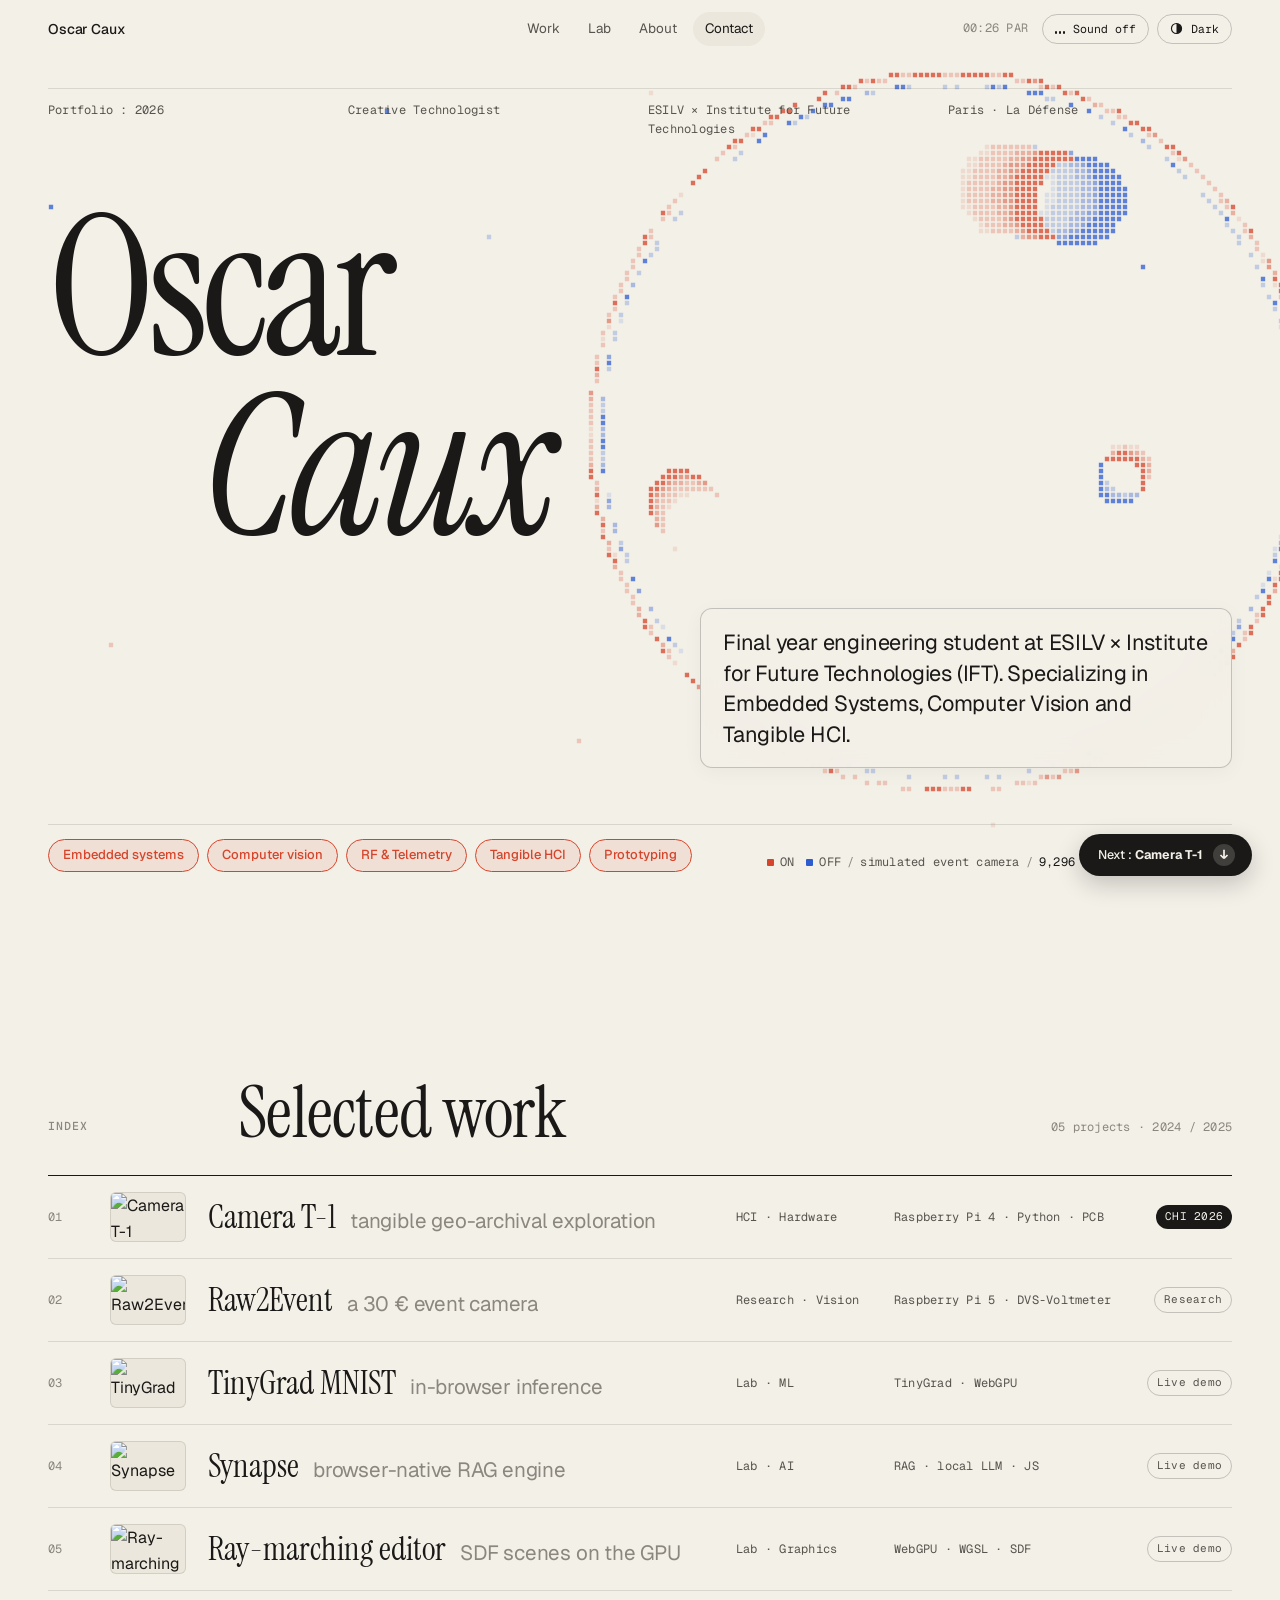
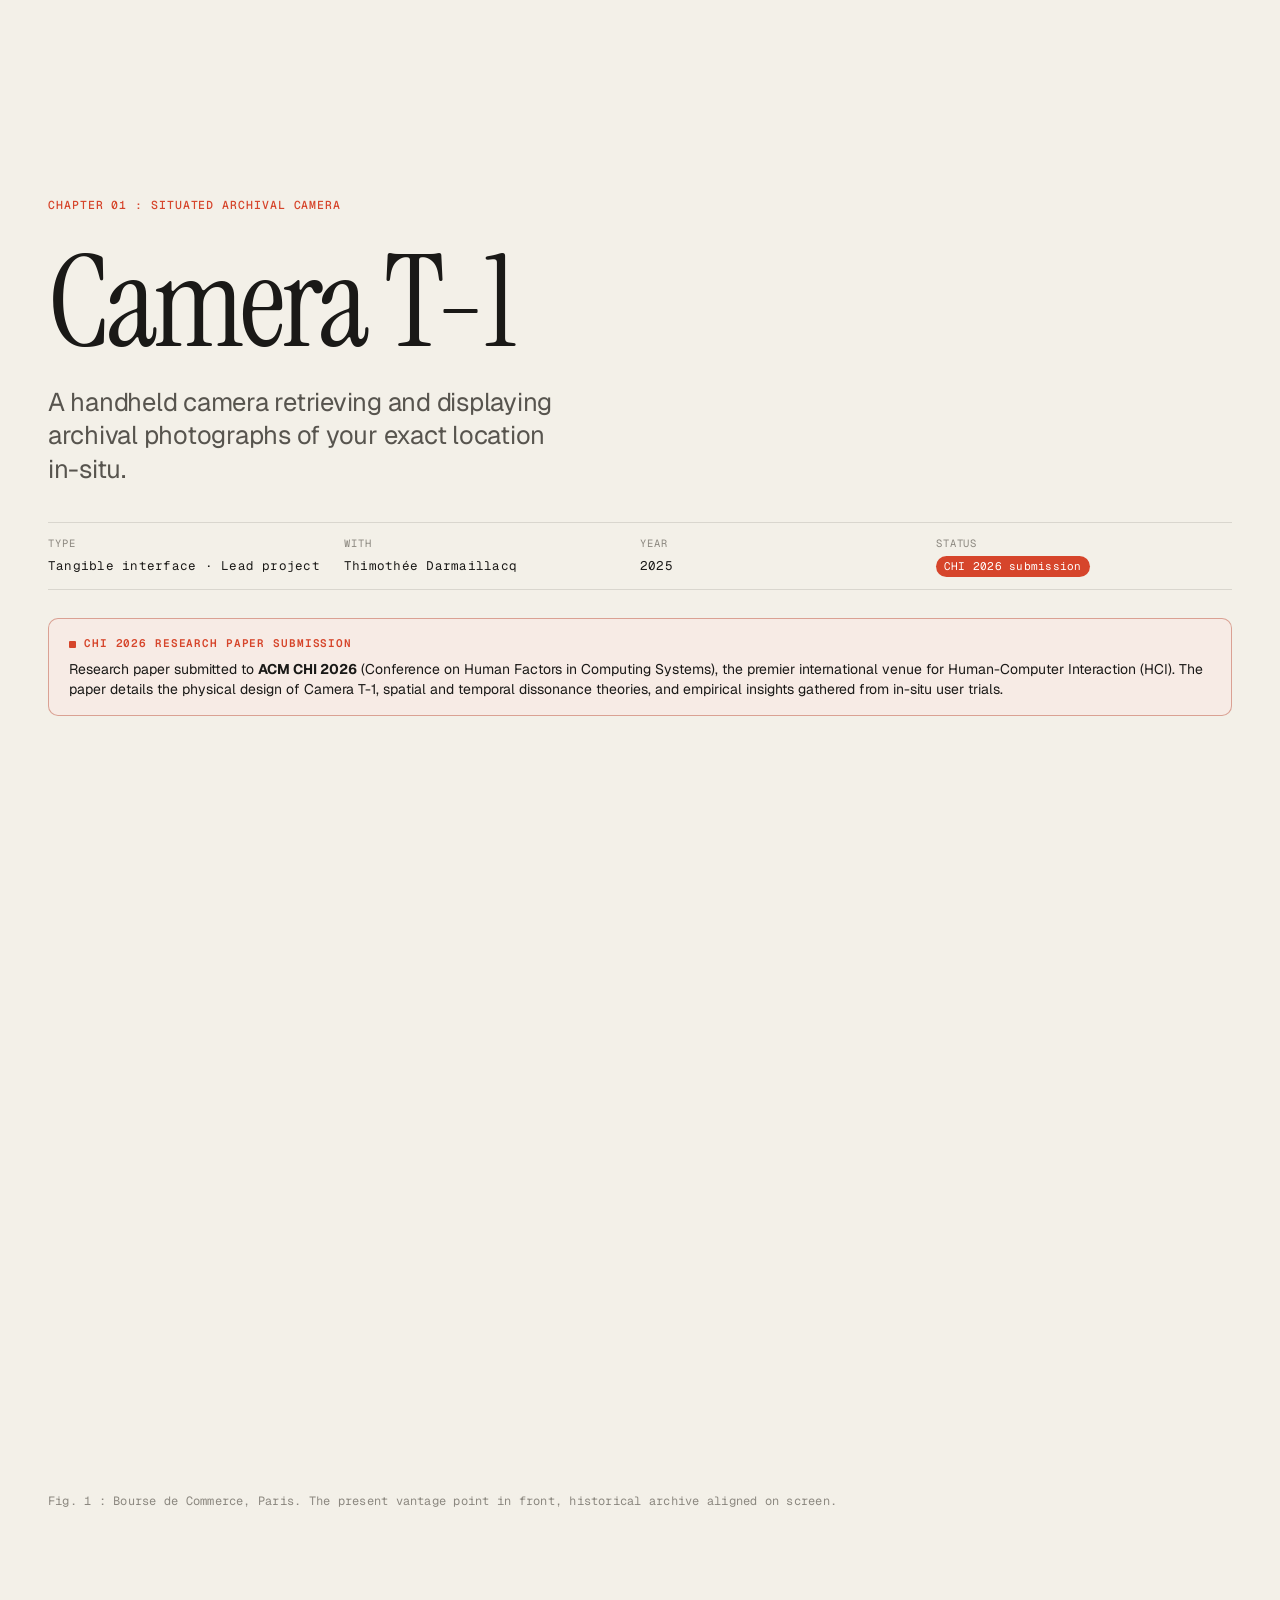
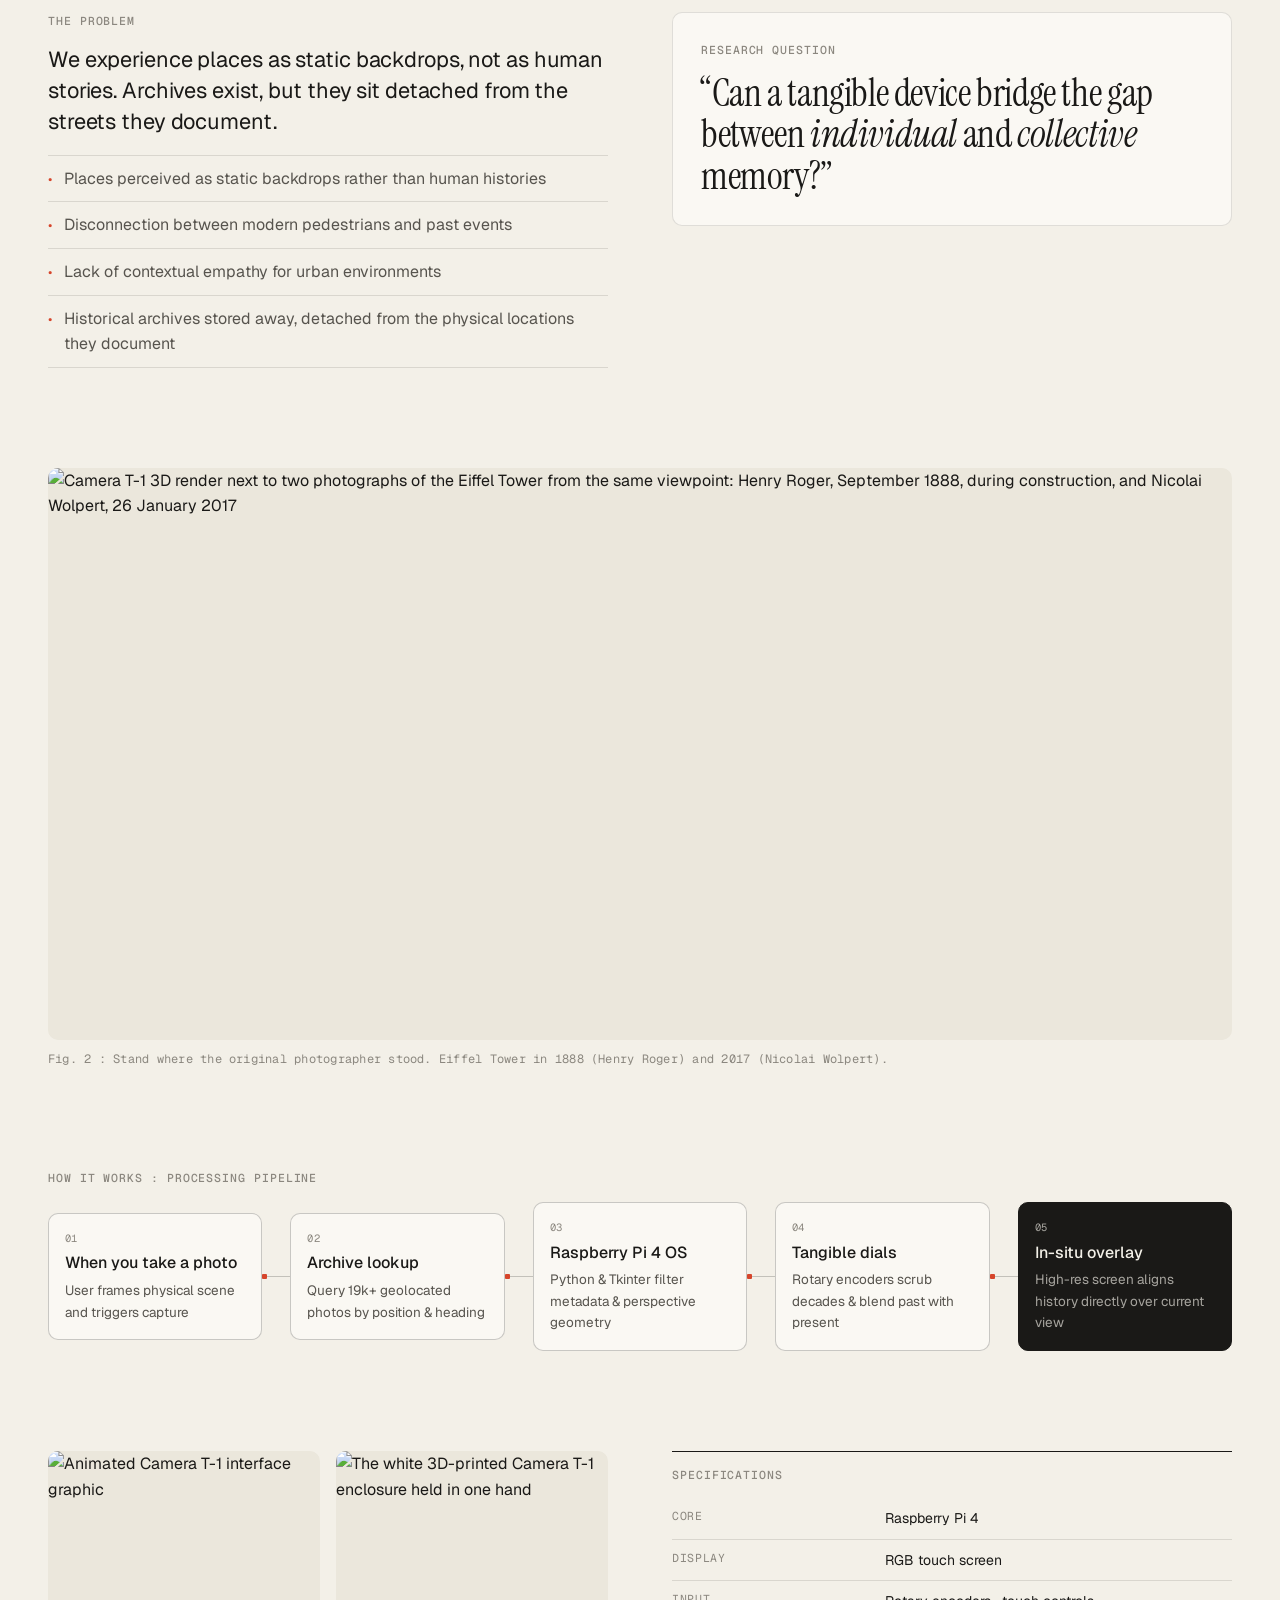
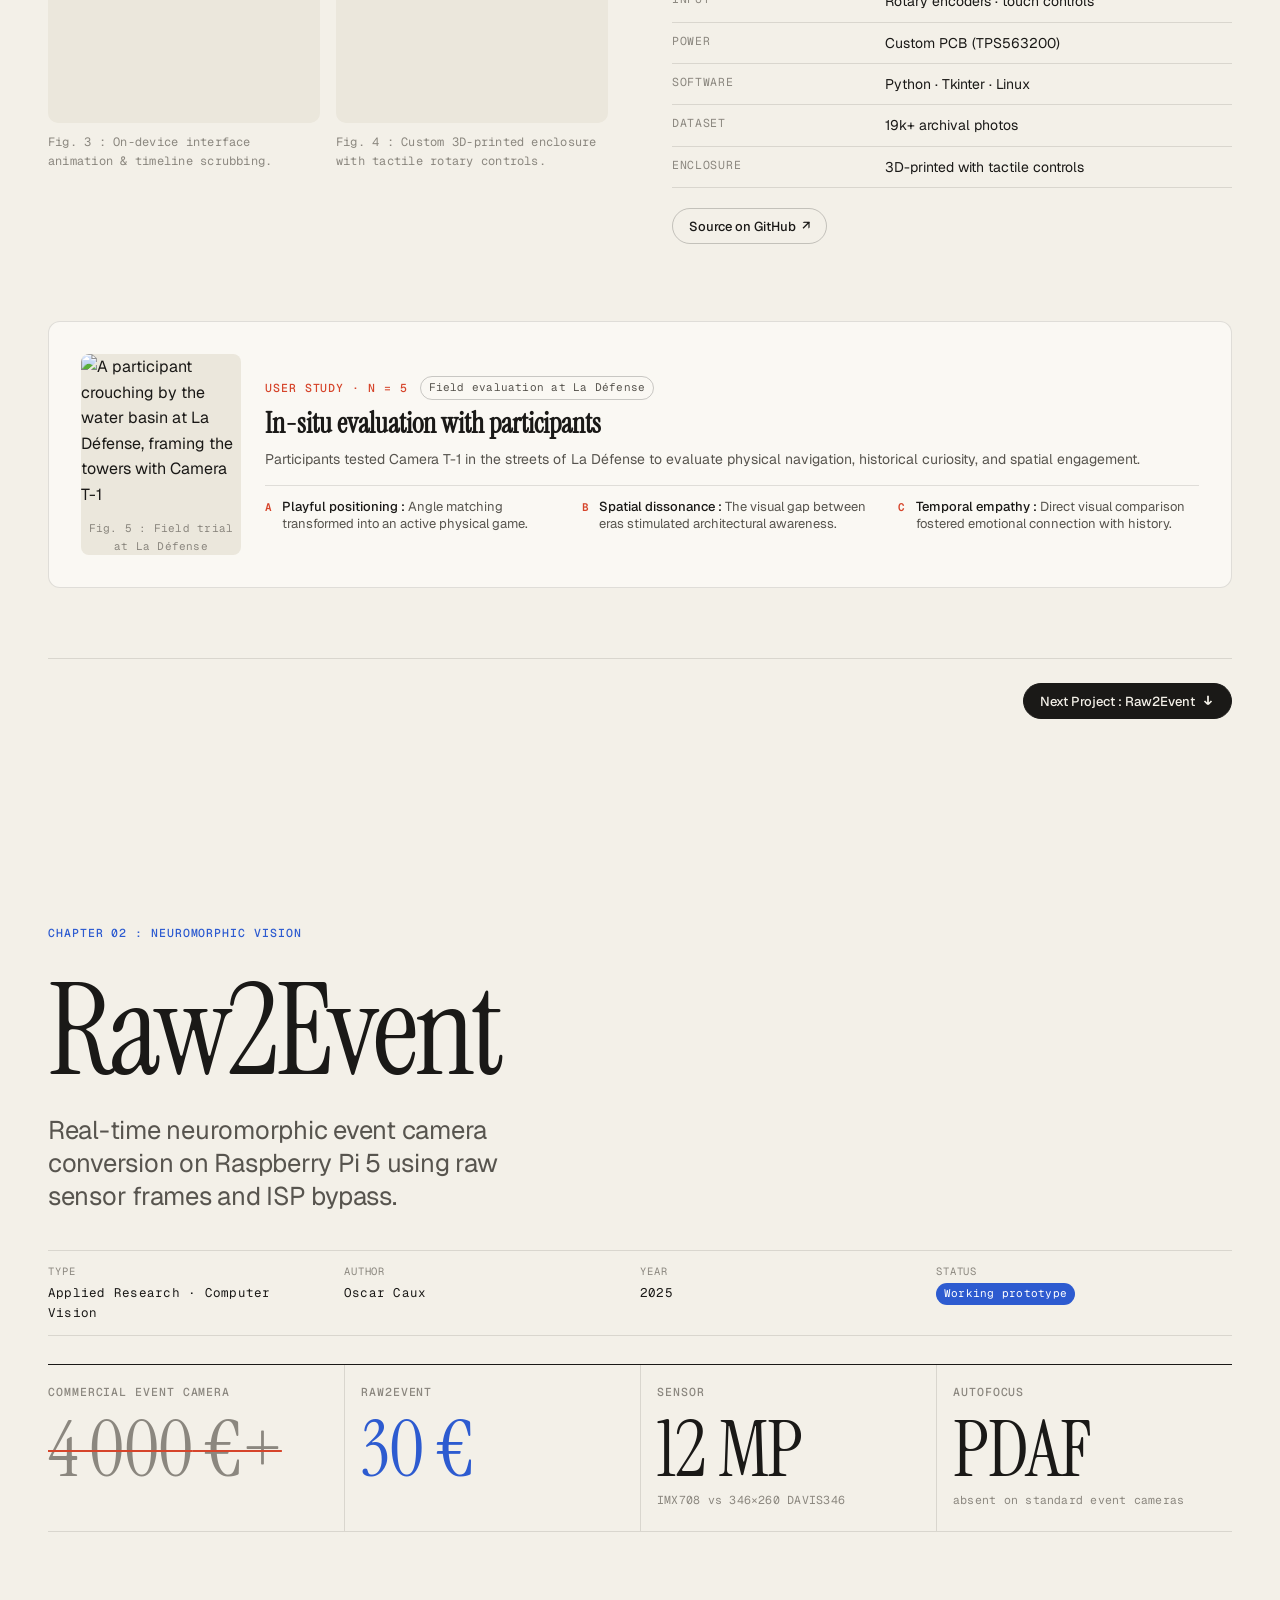
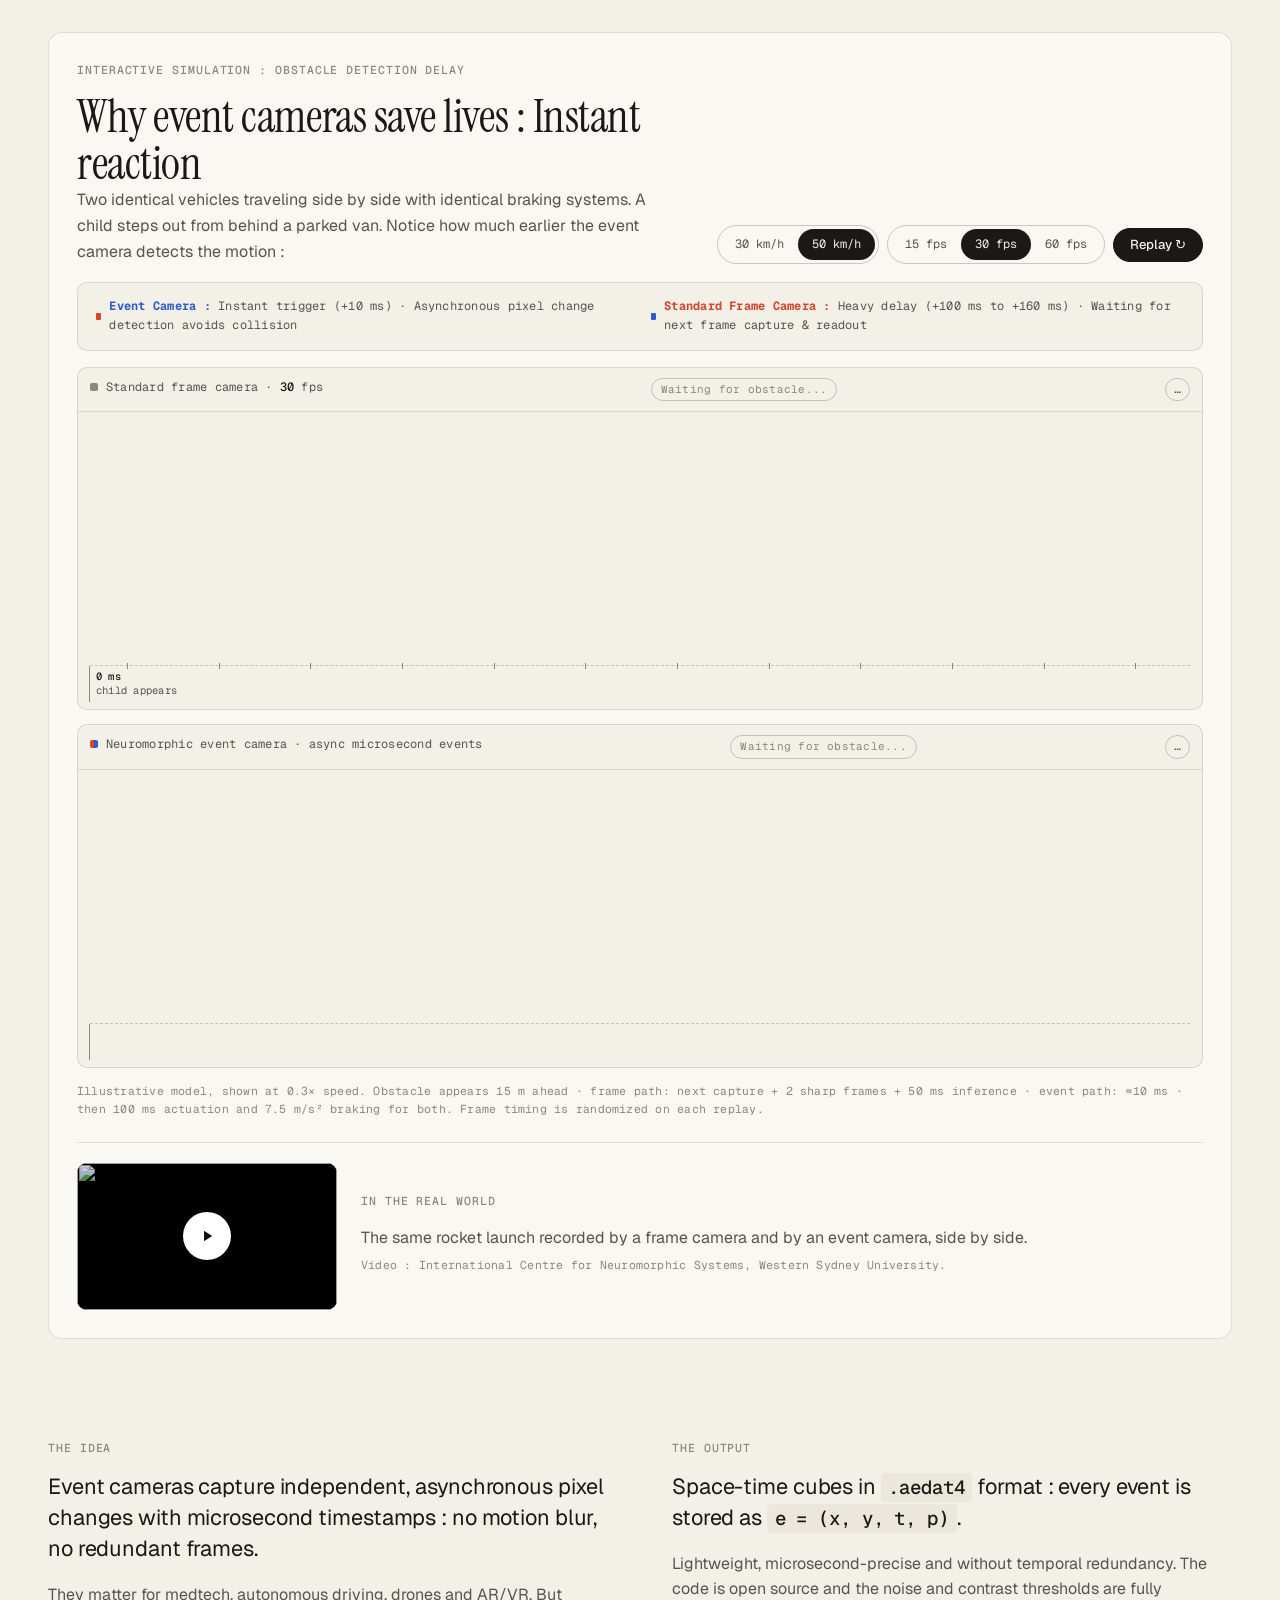
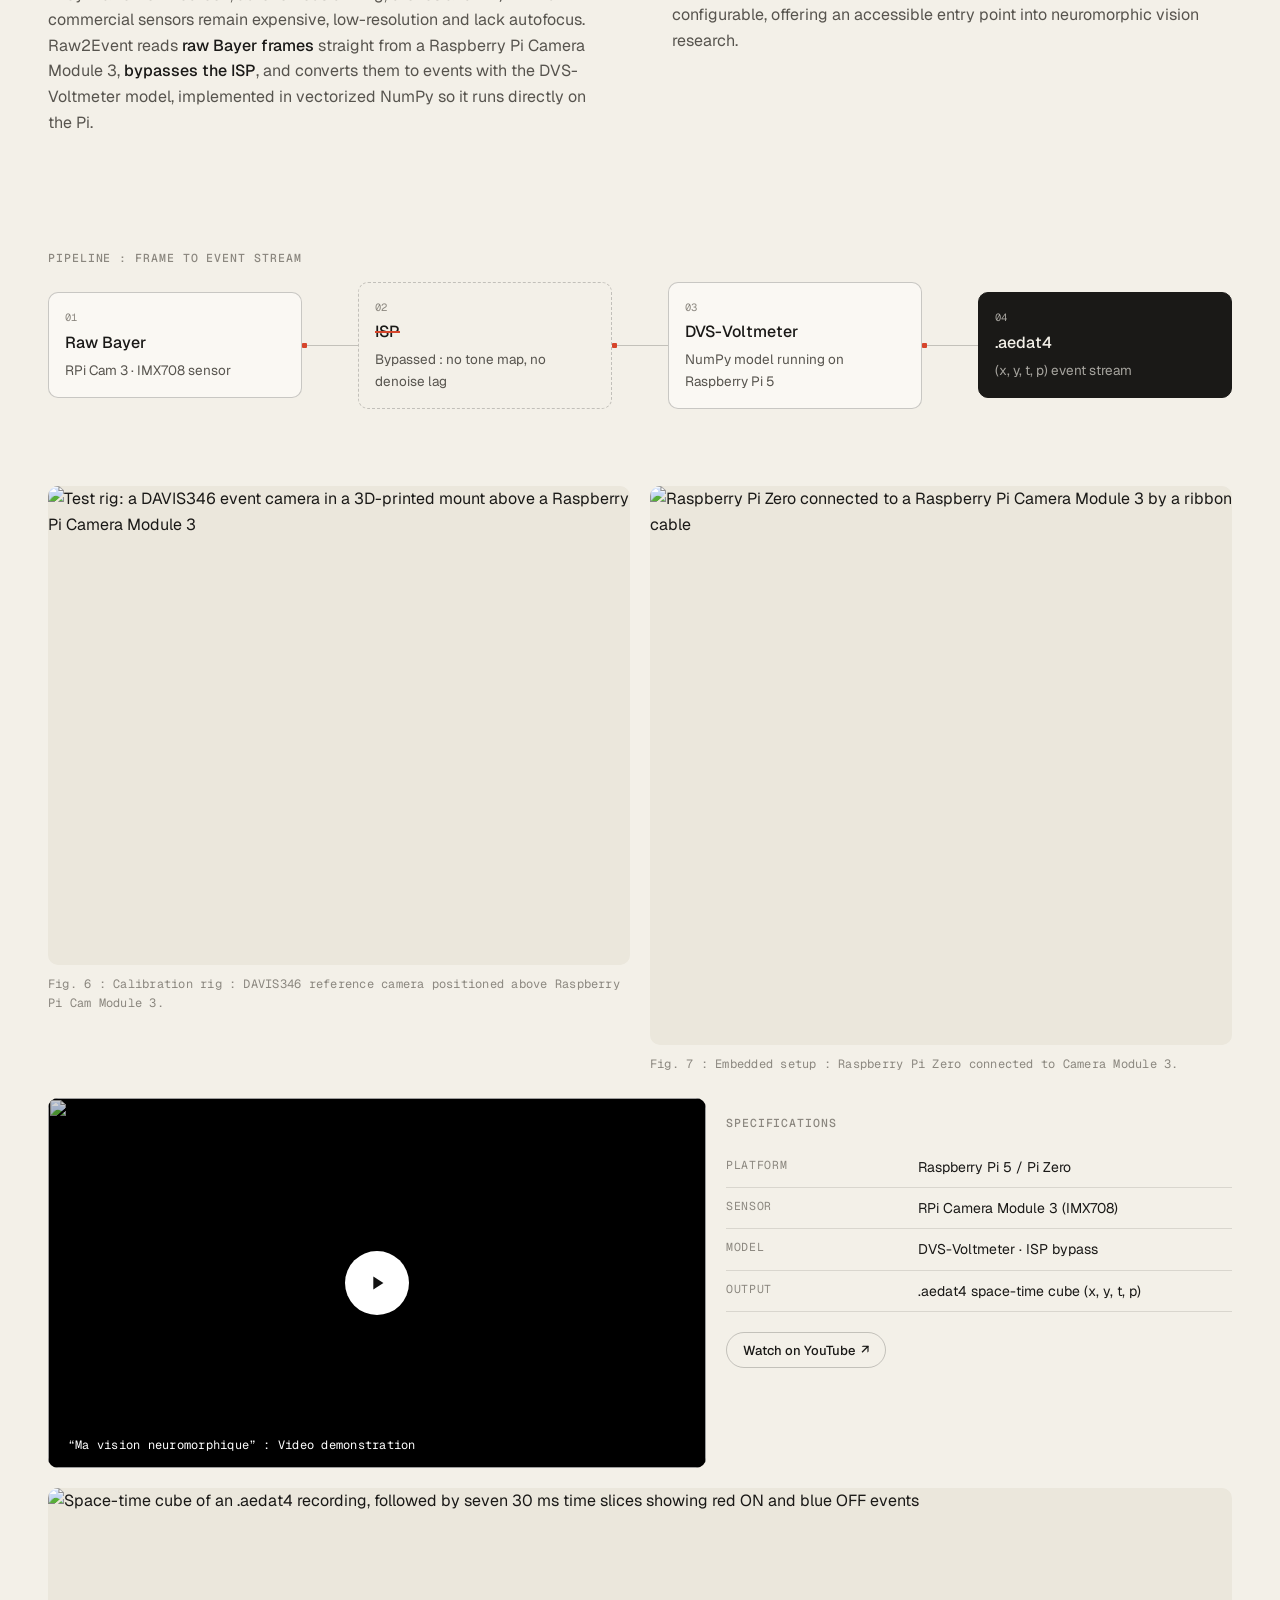
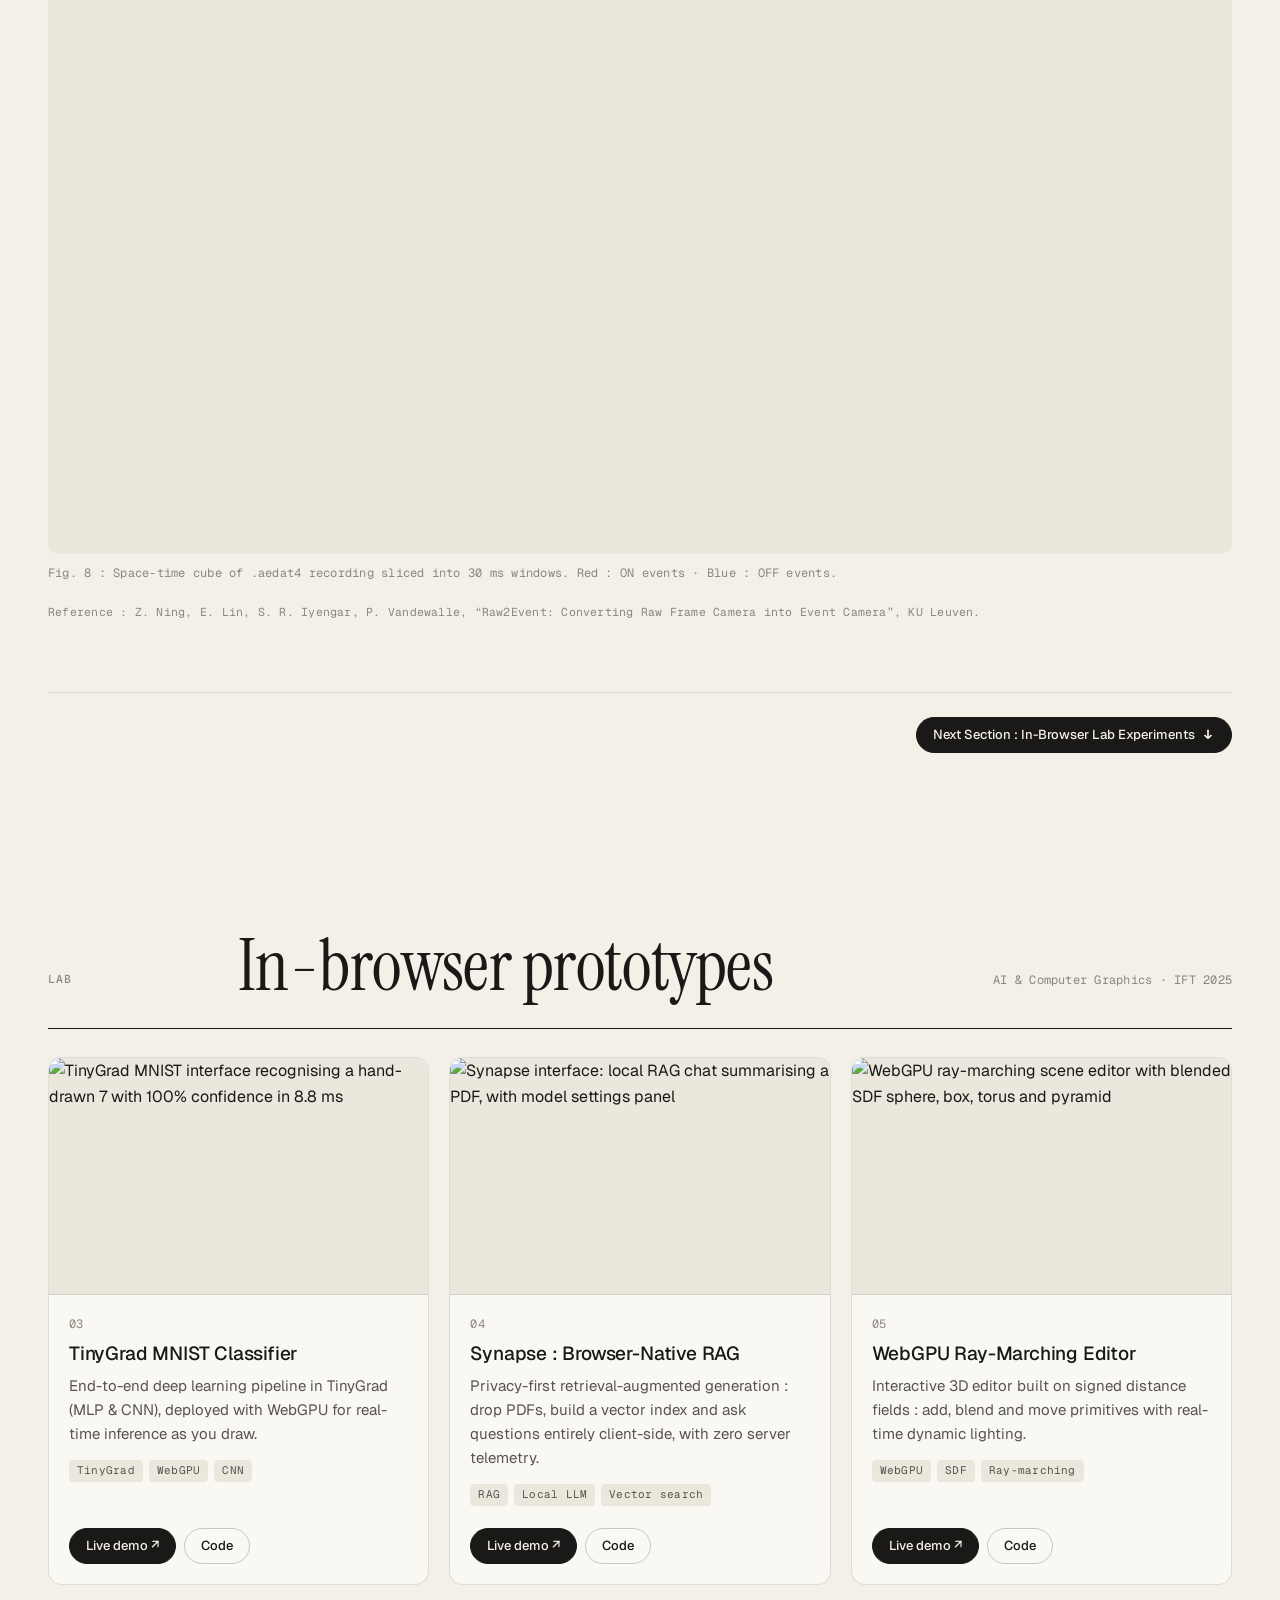
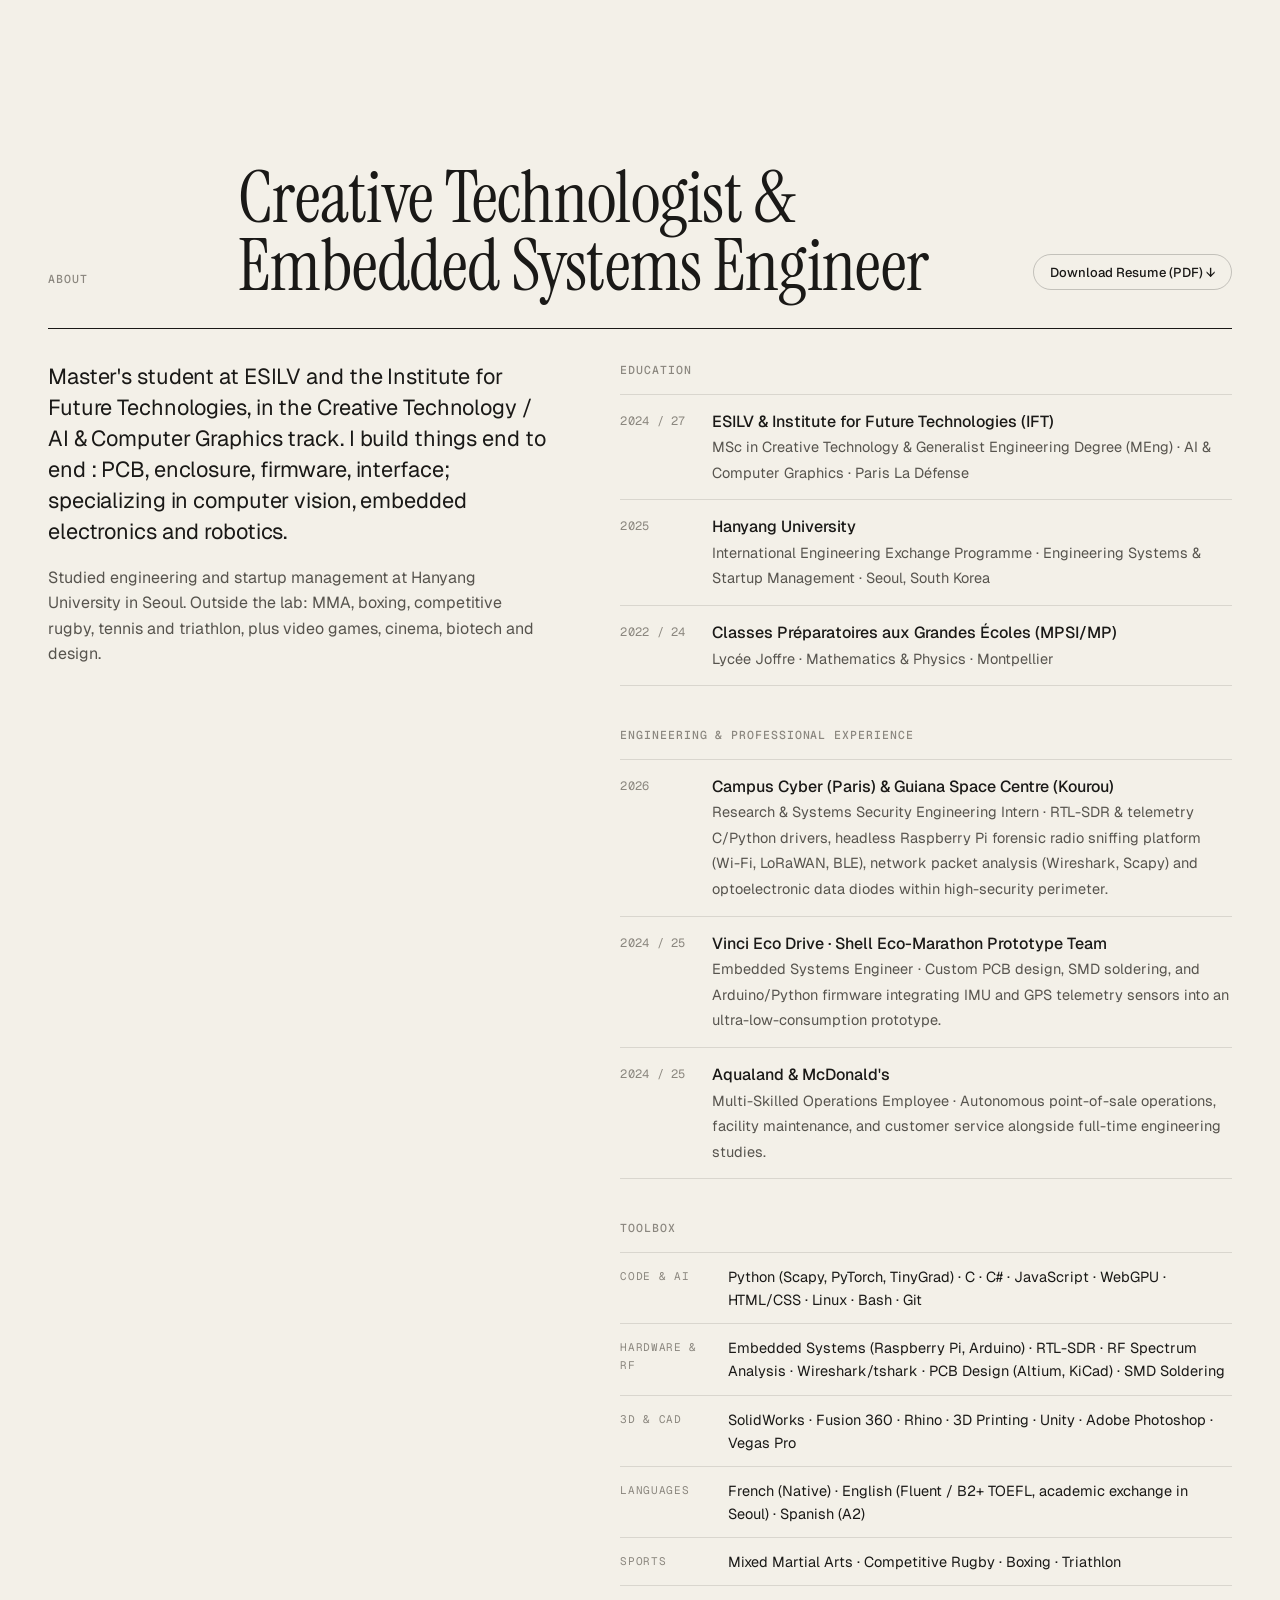
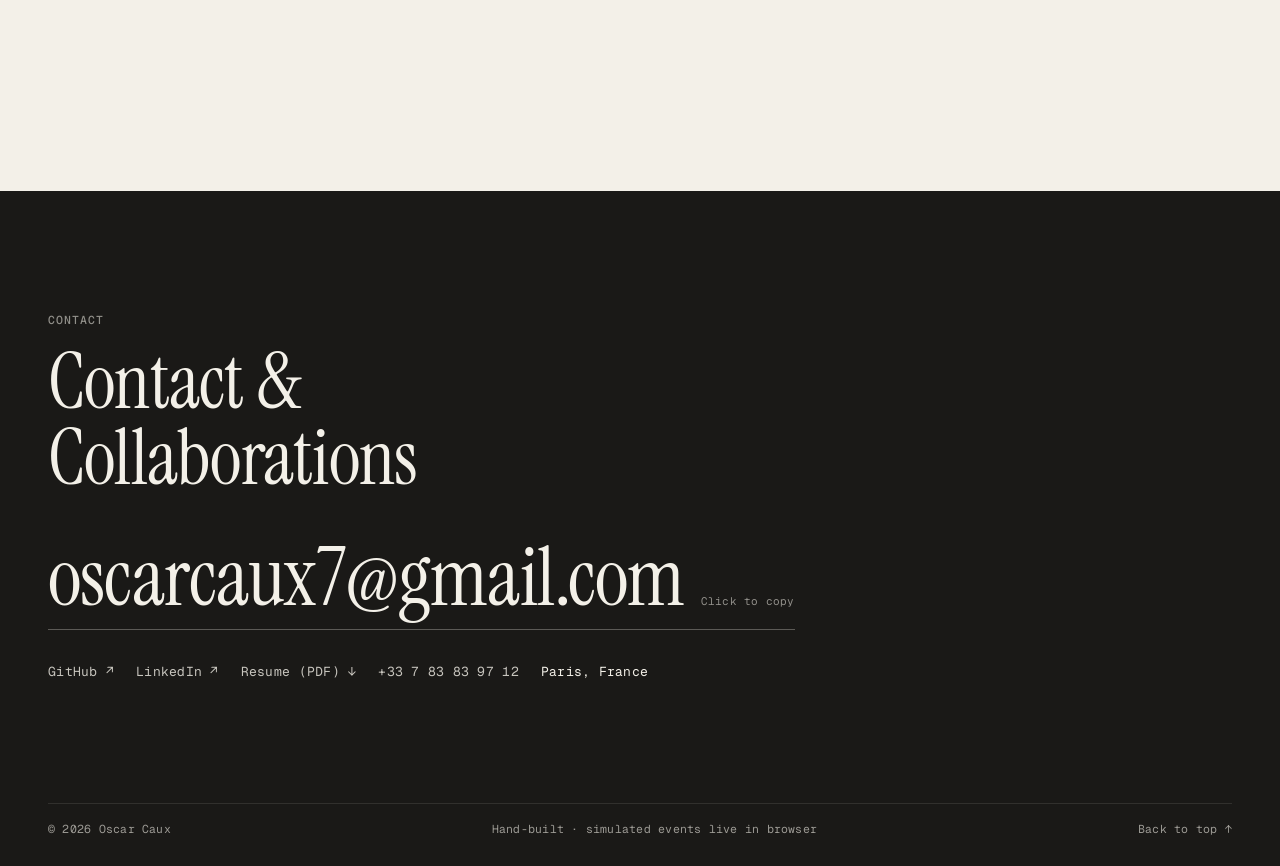
==== index.html @ 9302f918 "Link new resume and synchronize About, Experience, Toolbox, and Contact sections" ====
<!doctype html>
<html lang="en">
<head>
<meta charset="utf-8">
<meta name="viewport" content="width=device-width, initial-scale=1">
<title>Oscar Caux · Creative Technologist</title>
<meta name="description" content="Oscar Caux · Creative Technologist. Embedded systems, computer vision and tangible HCI. Camera T-1, Raw2Event and browser-native experiments.">
<meta name="theme-color" content="#F3F0E8">
<link rel="icon" href="data:image/svg+xml,%3Csvg xmlns='http://www.w3.org/2000/svg' viewBox='0 0 32 32'%3E%3Crect width='32' height='32' rx='7' fill='%231A1917'/%3E%3Crect x='8' y='8' width='7' height='7' fill='%23D6452B'/%3E%3Crect x='17' y='17' width='7' height='7' fill='%232D5BD0'/%3E%3C/svg%3E">
<link rel="preconnect" href="https://fonts.googleapis.com">
<link rel="preconnect" href="https://fonts.gstatic.com" crossorigin>
<link href="https://fonts.googleapis.com/css2?family=Geist:wght@400;500;600&family=Geist+Mono:wght@400;500&family=Instrument+Serif:ital@0;1&display=swap" rel="stylesheet">
<link rel="stylesheet" href="style.css">
</head>
<body>

<div class="progress" aria-hidden="true"><span></span></div>

<header class="nav">
  <a href="#top" class="nav-name" data-snd>Oscar Caux</a>
  <nav class="nav-links" aria-label="Sections">
    <a href="#work" data-snd>Work</a>
    <a href="#lab" data-snd>Lab</a>
    <a href="#about" data-snd>About</a>
    <a href="#contact" data-snd>Contact</a>
  </nav>
  <div class="nav-tools">
    <span class="mono nav-clock" title="Local time in Paris"><span id="clock">--:--</span> PAR</span>
    <button class="chip" id="sound-toggle" aria-pressed="false" data-snd>
      <span class="bars" aria-hidden="true"><i></i><i></i><i></i></span><span class="label">Sound off</span>
    </button>
    <button class="chip" id="theme-toggle" aria-pressed="false" data-snd>
      <svg viewBox="0 0 16 16" width="13" height="13" aria-hidden="true"><circle cx="8" cy="8" r="6.2" fill="none" stroke="currentColor" stroke-width="1.4"/><path d="M8 1.8a6.2 6.2 0 0 1 0 12.4z" fill="currentColor"/></svg>
      <span class="label">Dark</span>
    </button>
  </div>
</header>

<main id="top">

<!-- ============ HERO ============ -->
<section class="hero">
  <canvas id="hero-dvs" aria-hidden="true"></canvas>
  <div class="wrap hero-inner">
    <div class="hero-top mono">
      <span>Portfolio : 2026</span>
      <span>Creative Technologist</span>
      <span>ESILV × Institute for Future Technologies</span>
      <span>Paris · La Défense</span>
    </div>

    <h1 class="display hero-title">
      <span class="line"><span>Oscar</span></span>
      <span class="line"><span><em>Caux</em></span></span>
    </h1>

    <div class="hero-lede">
      Final year engineering student at ESILV × Institute for Future Technologies (IFT).
      Specializing in Embedded Systems, Computer Vision and Tangible HCI.
    </div>

    <div class="hero-bottom">
      <ul class="tags">
        <li>Embedded systems</li><li>Computer vision</li><li>RF &amp; Telemetry</li><li>Tangible HCI</li><li>Prototyping</li>
      </ul>
      <div class="readout mono" aria-live="off">
        <span class="dot on"></span> ON <span class="dot off"></span> OFF
        <span class="sep">/</span> simulated event camera <span class="sep">/</span>
        <span id="hero-rate">0</span> ev/s
        <span class="hint">move your cursor</span>
      </div>
    </div>
  </div>
</section>

<!-- ============ INDEX ============ -->
<section id="work" class="section wrap">
  <div class="section-head">
    <span class="mono kicker">Index</span>
    <h2 class="display h2">Selected work</h2>
    <span class="mono muted">05 projects · 2024 / 2025</span>
  </div>

  <ol class="index" id="index">
    <li><a href="#t1" data-snd data-preview="assets/montage.webp">
      <span class="i-num mono">01</span>
      <span class="i-thumb"><img src="assets/montage.webp" alt="Camera T-1 preview" loading="lazy"></span>
      <span class="i-title">Camera T-1 <em>tangible geo-archival exploration</em></span>
      <span class="i-tag mono">HCI · Hardware</span>
      <span class="i-stack mono">Raspberry Pi 4 · Python · PCB</span>
      <span class="i-badge mono">CHI 2026</span>
    </a></li>
    <li><a href="#r2e" data-snd data-preview="assets/space_time_cube.webp">
      <span class="i-num mono">02</span>
      <span class="i-thumb"><img src="assets/space_time_cube.webp" alt="Raw2Event preview" loading="lazy"></span>
      <span class="i-title">Raw2Event <em>a 30 € event camera</em></span>
      <span class="i-tag mono">Research · Vision</span>
      <span class="i-stack mono">Raspberry Pi 5 · DVS-Voltmeter</span>
      <span class="i-badge mono ghost">Research</span>
    </a></li>
    <li><a href="#lab-mnist" data-snd data-preview="assets/mnist_img.webp">
      <span class="i-num mono">03</span>
      <span class="i-thumb"><img src="assets/mnist_img.webp" alt="TinyGrad MNIST preview" loading="lazy"></span>
      <span class="i-title">TinyGrad MNIST <em>in-browser inference</em></span>
      <span class="i-tag mono">Lab · ML</span>
      <span class="i-stack mono">TinyGrad · WebGPU</span>
      <span class="i-badge mono ghost">Live demo</span>
    </a></li>
    <li><a href="#lab-rag" data-snd data-preview="assets/synapse.webp">
      <span class="i-num mono">04</span>
      <span class="i-thumb"><img src="assets/synapse.webp" alt="Synapse preview" loading="lazy"></span>
      <span class="i-title">Synapse <em>browser-native RAG engine</em></span>
      <span class="i-tag mono">Lab · AI</span>
      <span class="i-stack mono">RAG · local LLM · JS</span>
      <span class="i-badge mono ghost">Live demo</span>
    </a></li>
    <li><a href="#lab-ray" data-snd data-preview="assets/scene2.webp">
      <span class="i-num mono">05</span>
      <span class="i-thumb"><img src="assets/scene2.webp" alt="Ray-marching editor preview" loading="lazy"></span>
      <span class="i-title">Ray-marching editor <em>SDF scenes on the GPU</em></span>
      <span class="i-tag mono">Lab · Graphics</span>
      <span class="i-stack mono">WebGPU · WGSL · SDF</span>
      <span class="i-badge mono ghost">Live demo</span>
    </a></li>
  </ol>
  <div class="preview" id="preview" aria-hidden="true"><img alt=""></div>
</section>

<!-- ============ CHAPTER 01 : CAMERA T-1 ============ -->
<section id="t1" class="chapter">
  <div class="wrap">
    <div class="chapter-head" data-reveal>
      <span class="mono kicker">Chapter 01 : Situated Archival Camera</span>
      <h2 class="display h1">Camera T-1</h2>
      <p class="sub">A handheld camera retrieving and displaying archival photographs of your exact location in-situ.</p>
    </div>

    <dl class="meta-strip mono" data-reveal>
      <div><dt>Type</dt><dd>Tangible interface · Lead project</dd></div>
      <div><dt>With</dt><dd>Thimothée Darmaillacq</dd></div>
      <div><dt>Year</dt><dd>2025</dd></div>
      <div><dt>Status</dt><dd><span class="pill">CHI 2026 submission</span></dd></div>
    </dl>

    <div class="chi-callout" data-reveal>
      <div class="chi-badge mono"><span class="dot on"></span> CHI 2026 Research Paper Submission</div>
      <p>Research paper submitted to <strong>ACM CHI 2026</strong> (Conference on Human Factors in Computing Systems), the premier international venue for Human-Computer Interaction (HCI). The paper details the physical design of Camera T-1, spatial and temporal dissonance theories, and empirical insights gathered from in-situ user trials.</p>
    </div>
  </div>

  <figure class="bleed" data-reveal>
    <div class="parallax"><img src="assets/montage.webp" alt="Camera T-1 held up in front of the Bourse de Commerce in Paris, its screen showing an archival photograph of the same building" width="1600" height="1200"></div>
    <figcaption class="wrap mono">Fig. 1 : Bourse de Commerce, Paris. The present vantage point in front, historical archive aligned on screen.</figcaption>
  </figure>

  <div class="wrap">
    <div class="grid-2 prose-row">
      <div data-reveal>
        <h3 class="mono kicker">The problem</h3>
        <p class="lead">We experience places as static backdrops, not as human stories. Archives exist, but they sit detached from the streets they document.</p>
        <ul class="bullet-list">
          <li>Places perceived as static backdrops rather than human histories</li>
          <li>Disconnection between modern pedestrians and past events</li>
          <li>Lack of contextual empathy for urban environments</li>
          <li>Historical archives stored away, detached from the physical locations they document</li>
        </ul>
      </div>
      <blockquote class="pull" data-reveal style="--d:.1s">
        <span class="mono kicker">Research question</span>
        <p>“Can a tangible device bridge the gap between <em>individual</em> and <em>collective</em> memory?”</p>
      </blockquote>
    </div>

    <!-- pipeline -->
    <figure class="card-fig concept" data-reveal>
      <img src="assets/t1-concept.webp" alt="Camera T-1 3D render next to two photographs of the Eiffel Tower from the same viewpoint: Henry Roger, September 1888, during construction, and Nicolai Wolpert, 26 January 2017" width="1400" height="677" loading="lazy">
      <figcaption class="mono">Fig. 2 : Stand where the original photographer stood. Eiffel Tower in 1888 (Henry Roger) and 2017 (Nicolai Wolpert).</figcaption>
    </figure>

    <div class="pipe-block" data-reveal>
      <span class="mono kicker">How it works : Processing pipeline</span>
      <div class="pipe pipe-5">
        <div class="node"><span class="mono n">01</span><b>When you take a photo</b><span>User frames physical scene and triggers capture</span></div>
        <div class="wire"><i></i></div>
        <div class="node"><span class="mono n">02</span><b>Archive lookup</b><span>Query 19k+ geolocated photos by position &amp; heading</span></div>
        <div class="wire"><i></i></div>
        <div class="node"><span class="mono n">03</span><b>Raspberry Pi 4 OS</b><span>Python &amp; Tkinter filter metadata &amp; perspective geometry</span></div>
        <div class="wire"><i></i></div>
        <div class="node"><span class="mono n">04</span><b>Tangible dials</b><span>Rotary encoders scrub decades &amp; blend past with present</span></div>
        <div class="wire"><i></i></div>
        <div class="node accent"><span class="mono n">05</span><b>In-situ overlay</b><span>High-res screen aligns history directly over current view</span></div>
      </div>
    </div>

    <div class="grid-2 media-row" data-reveal>
      <div class="t1-gallery">
        <figure class="card-fig">
          <img src="assets/t1-demo.webp" alt="Animated Camera T-1 interface graphic" width="422" height="422" loading="lazy">
          <figcaption class="mono">Fig. 3 : On-device interface animation &amp; timeline scrubbing.</figcaption>
        </figure>
        <figure class="card-fig">
          <img src="assets/appareil.webp" alt="The white 3D-printed Camera T-1 enclosure held in one hand" width="1400" height="1400" loading="lazy">
          <figcaption class="mono">Fig. 4 : Custom 3D-printed enclosure with tactile rotary controls.</figcaption>
        </figure>
      </div>
      <div class="specs">
        <span class="mono kicker">Specifications</span>
        <table>
          <tr><th>Core</th><td>Raspberry Pi 4</td></tr>
          <tr><th>Display</th><td>RGB touch screen</td></tr>
          <tr><th>Input</th><td>Rotary encoders · touch controls</td></tr>
          <tr><th>Power</th><td>Custom PCB (TPS563200)</td></tr>
          <tr><th>Software</th><td>Python · Tkinter · Linux</td></tr>
          <tr><th>Dataset</th><td>19k+ archival photos</td></tr>
          <tr><th>Enclosure</th><td>3D-printed with tactile controls</td></tr>
        </table>
        <a class="btn" href="https://github.com/oscarcaux7/Camera_T-1_OS" target="_blank" rel="noopener" data-snd>Source on GitHub <span aria-hidden="true">↗</span></a>
      </div>
    </div>

    <!-- Compact User study -->
    <div class="study-compact" data-reveal>
      <div class="study-compact-inner">
        <div class="study-compact-photo">
          <img src="assets/t1-user-study.webp" alt="A participant crouching by the water basin at La Défense, framing the towers with Camera T-1" width="482" height="678" loading="lazy">
          <span class="mono caption-small">Fig. 5 : Field trial at La Défense</span>
        </div>
        <div class="study-compact-content">
          <div class="study-badge-row">
            <span class="mono kicker">User study · N = 5</span>
            <span class="study-pill mono">Field evaluation at La Défense</span>
          </div>
          <h3 class="study-compact-title">In-situ evaluation with participants</h3>
          <p class="study-summary">Participants tested Camera T-1 in the streets of La Défense to evaluate physical navigation, historical curiosity, and spatial engagement.</p>
          <div class="study-points">
            <div class="study-point">
              <span class="mono n">A</span>
              <div><b>Playful positioning :</b> Angle matching transformed into an active physical game.</div>
            </div>
            <div class="study-point">
              <span class="mono n">B</span>
              <div><b>Spatial dissonance :</b> The visual gap between eras stimulated architectural awareness.</div>
            </div>
            <div class="study-point">
              <span class="mono n">C</span>
              <div><b>Temporal empathy :</b> Direct visual comparison fostered emotional connection with history.</div>
            </div>
          </div>
        </div>
      </div>
    </div>

    <div class="next-project-row" data-reveal>
      <a href="#r2e" class="btn solid next-project-btn" data-snd>
        <span>Next Project : Raw2Event</span>
        <svg viewBox="0 0 16 16" width="14" height="14" aria-hidden="true"><path d="M8 2v10m0 0l4-4m-4 4L4 8" fill="none" stroke="currentColor" stroke-width="2"/></svg>
      </a>
    </div>
  </div>
</section>

<!-- ============ CHAPTER 02 : RAW2EVENT ============ -->
<section id="r2e" class="chapter">
  <div class="wrap">
    <div class="chapter-head" data-reveal>
      <span class="mono kicker">Chapter 02 : Neuromorphic Vision</span>
      <h2 class="display h1">Raw2Event</h2>
      <p class="sub">Real-time neuromorphic event camera conversion on Raspberry Pi 5 using raw sensor frames and ISP bypass.</p>
    </div>

    <dl class="meta-strip mono" data-reveal>
      <div><dt>Type</dt><dd>Applied Research · Computer Vision</dd></div>
      <div><dt>Author</dt><dd>Oscar Caux</dd></div>
      <div><dt>Year</dt><dd>2025</dd></div>
      <div><dt>Status</dt><dd><span class="pill pill-off">Working prototype</span></dd></div>
    </dl>

    <div class="stats" data-reveal>
      <div class="stat"><span class="mono kicker">Commercial event camera</span><b class="display strike"><span data-count="4000">4000</span> €+</b></div>
      <div class="stat"><span class="mono kicker">Raw2Event</span><b class="display accent"><span data-count="30">30</span> €</b></div>
      <div class="stat"><span class="mono kicker">Sensor</span><b class="display">12 MP</b><span class="mono muted small">IMX708 vs 346×260 DAVIS346</span></div>
      <div class="stat"><span class="mono kicker">Autofocus</span><b class="display">PDAF</b><span class="mono muted small">absent on standard event cameras</span></div>
    </div>

    <!-- scenario: child crossing -->
    <div class="lab-demo road-demo" data-reveal id="road-demo">
      <div class="demo-top">
        <div>
          <span class="mono kicker">Interactive Simulation : Obstacle Detection Delay</span>
          <h3 class="display h3">Why event cameras save lives : Instant reaction</h3>
          <p class="demo-copy">Two identical vehicles traveling side by side with identical braking systems. A child steps out from behind a parked van. Notice how much earlier the event camera detects the motion :</p>
        </div>
        <div class="road-actions mono">
          <div class="seg" role="radiogroup" aria-label="Car speed">
            <button data-speed="30" data-snd>30 km/h</button>
            <button data-speed="50" aria-selected="true" data-snd>50 km/h</button>
          </div>
          <div class="seg" role="radiogroup" aria-label="Frame camera rate">
            <button data-fps="15" data-snd>15 fps</button>
            <button data-fps="30" aria-selected="true" data-snd>30 fps</button>
            <button data-fps="60" data-snd>60 fps</button>
          </div>
          <button class="btn solid" id="road-play" data-snd>Replay ↻</button>
        </div>
      </div>

      <!-- Verdict Banner highlighting the difference -->
      <div class="detection-banner mono">
        <div class="det-item event-lead">
          <span class="dot on"></span>
          <div><b>Event Camera :</b> Instant trigger (+10 ms) · Asynchronous pixel change detection avoids collision</div>
        </div>
        <div class="det-item frame-lag">
          <span class="dot off"></span>
          <div><b>Standard Frame Camera :</b> Heavy delay (+100 ms to +160 ms) · Waiting for next frame capture &amp; readout</div>
        </div>
      </div>

      <div class="road-lanes">
        <div class="road-lane" data-lane="frame">
          <div class="lane-head mono">
            <span><i class="sw frame"></i>Standard frame camera · <b class="fps-v">30</b> fps</span>
            <span class="lane-det-badge" data-det-badge>Waiting for obstacle...</span>
            <span class="lane-result" data-result>...</span>
          </div>
          <canvas class="road-cv" aria-label="Top-down view: car with frame-based camera approaching a child crossing"></canvas>
          <div class="lane-tl mono" data-tl></div>
        </div>
        <div class="road-lane" data-lane="event">
          <div class="lane-head mono">
            <span><i class="sw event"></i>Neuromorphic event camera · async microsecond events</span>
            <span class="lane-det-badge good" data-det-badge>Waiting for obstacle...</span>
            <span class="lane-result" data-result>...</span>
          </div>
          <canvas class="road-cv" aria-label="Top-down view: car with event camera approaching a child crossing"></canvas>
          <div class="lane-tl mono" data-tl></div>
        </div>
      </div>

      <div class="road-verdict-summary" id="road-verdict-summary" aria-live="polite"></div>

      <p class="mono muted small road-note">Illustrative model, shown at 0.3× speed. Obstacle appears 15 m ahead · frame path: next capture + 2 sharp frames + 50 ms inference · event path: ≈10 ms · then 100 ms actuation and 7.5 m/s² braking for both. Frame timing is randomized on each replay.</p>

      <div class="ref-video">
        <a class="yt small-yt" href="https://www.youtube.com/watch?v=cIrf4mpPXOw" target="_blank" rel="noopener" data-id="cIrf4mpPXOw" data-title="Rocket launch from a Neuromorphic Camera : Events vs. Frames" data-snd aria-label="Play the video “Rocket launch from a Neuromorphic Camera : Events vs. Frames”">
          <img src="https://i.ytimg.com/vi/cIrf4mpPXOw/hqdefault.jpg" alt="" loading="lazy">
          <span class="play"><svg viewBox="0 0 24 24" width="18" height="18" aria-hidden="true"><path d="M8 5v14l11-7z" fill="currentColor"/></svg></span>
        </a>
        <div>
          <span class="mono kicker">In the real world</span>
          <p>The same rocket launch recorded by a frame camera and by an event camera, side by side.</p>
          <p class="mono muted small">Video : International Centre for Neuromorphic Systems, Western Sydney University.</p>
        </div>
      </div>
    </div>

    <div class="grid-2 prose-row">
      <div data-reveal>
        <h3 class="mono kicker">The idea</h3>
        <p class="lead">Event cameras capture independent, asynchronous pixel changes with microsecond timestamps : no motion blur, no redundant frames.</p>
        <p>They matter for medtech, autonomous driving, drones and AR/VR. But commercial sensors remain expensive, low-resolution and lack autofocus. Raw2Event reads <b>raw Bayer frames</b> straight from a Raspberry Pi Camera Module 3, <b>bypasses the ISP</b>, and converts them to events with the DVS-Voltmeter model, implemented in vectorized NumPy so it runs directly on the Pi.</p>
      </div>
      <div data-reveal style="--d:.1s">
        <h3 class="mono kicker">The output</h3>
        <p class="lead">Space-time cubes in <code>.aedat4</code> format : every event is stored as <code>e = (x, y, t, p)</code>.</p>
        <p>Lightweight, microsecond-precise and without temporal redundancy. The code is open source and the noise and contrast thresholds are fully configurable, offering an accessible entry point into neuromorphic vision research.</p>
      </div>
    </div>

    <div class="pipe-block" data-reveal>
      <span class="mono kicker">Pipeline : Frame to event stream</span>
      <div class="pipe">
        <div class="node"><span class="mono n">01</span><b>Raw Bayer</b><span>RPi Cam 3 · IMX708 sensor</span></div>
        <div class="wire"><i></i></div>
        <div class="node struck"><span class="mono n">02</span><b>ISP</b><span>Bypassed : no tone map, no denoise lag</span></div>
        <div class="wire"><i></i></div>
        <div class="node"><span class="mono n">03</span><b>DVS-Voltmeter</b><span>NumPy model running on Raspberry Pi 5</span></div>
        <div class="wire"><i></i></div>
        <div class="node accent"><span class="mono n">04</span><b>.aedat4</b><span>(x, y, t, p) event stream</span></div>
      </div>
    </div>

    <div class="r2e-gallery" data-reveal>
      <figure class="card-fig">
        <img src="assets/raw2event.webp" alt="Test rig: a DAVIS346 event camera in a 3D-printed mount above a Raspberry Pi Camera Module 3" width="958" height="788" loading="lazy">
        <figcaption class="mono">Fig. 6 : Calibration rig : DAVIS346 reference camera positioned above Raspberry Pi Cam Module 3.</figcaption>
      </figure>
      <figure class="card-fig">
        <img src="assets/pi-zero-setup.webp" alt="Raspberry Pi Zero connected to a Raspberry Pi Camera Module 3 by a ribbon cable" width="760" height="730" loading="lazy">
        <figcaption class="mono">Fig. 7 : Embedded setup : Raspberry Pi Zero connected to Camera Module 3.</figcaption>
      </figure>
    </div>

    <div class="r2e-media-row" data-reveal>
      <div class="video">
        <a class="yt" href="https://www.youtube.com/watch?v=aEC-xKLxYVY" target="_blank" rel="noopener" data-id="aEC-xKLxYVY" data-title="Ma vision neuromorphique : Oscar Caux" data-snd aria-label="Play the video “Ma vision neuromorphique”">
          <img src="https://i.ytimg.com/vi/aEC-xKLxYVY/hqdefault.jpg" alt="" loading="lazy">
          <span class="play"><svg viewBox="0 0 24 24" width="22" height="22" aria-hidden="true"><path d="M8 5v14l11-7z" fill="currentColor"/></svg></span>
          <span class="mono yt-label">“Ma vision neuromorphique” : Video demonstration</span>
        </a>
      </div>
      <div class="specs compact">
        <span class="mono kicker">Specifications</span>
        <table>
          <tr><th>Platform</th><td>Raspberry Pi 5 / Pi Zero</td></tr>
          <tr><th>Sensor</th><td>RPi Camera Module 3 (IMX708)</td></tr>
          <tr><th>Model</th><td>DVS-Voltmeter · ISP bypass</td></tr>
          <tr><th>Output</th><td>.aedat4 space-time cube (x, y, t, p)</td></tr>
        </table>
        <a class="btn" href="https://www.youtube.com/watch?v=aEC-xKLxYVY" target="_blank" rel="noopener" data-snd>Watch on YouTube <span aria-hidden="true">↗</span></a>
      </div>
    </div>

    <figure class="card-fig wide" data-reveal>
      <img src="assets/space_time_cube.webp" alt="Space-time cube of an .aedat4 recording, followed by seven 30 ms time slices showing red ON and blue OFF events" width="2400" height="1350" loading="lazy">
      <figcaption class="mono">Fig. 8 : Space-time cube of .aedat4 recording sliced into 30 ms windows. Red : ON events · Blue : OFF events.</figcaption>
    </figure>

    <p class="mono muted small ref">Reference : Z. Ning, E. Lin, S. R. Iyengar, P. Vandewalle, “Raw2Event: Converting Raw Frame Camera into Event Camera”, KU Leuven.</p>

    <div class="next-project-row" data-reveal>
      <a href="#lab" class="btn solid next-project-btn" data-snd>
        <span>Next Section : In-Browser Lab Experiments</span>
        <svg viewBox="0 0 16 16" width="14" height="14" aria-hidden="true"><path d="M8 2v10m0 0l4-4m-4 4L4 8" fill="none" stroke="currentColor" stroke-width="2"/></svg>
      </a>
    </div>
  </div>
</section>

<!-- ============ LAB ============ -->
<section id="lab" class="section wrap">
  <div class="section-head">
    <span class="mono kicker">Lab</span>
    <h2 class="display h2">In-browser prototypes</h2>
    <span class="mono muted">AI &amp; Computer Graphics · IFT 2025</span>
  </div>

  <div class="lab-grid">
    <article class="lab-card" id="lab-mnist" data-reveal>
      <div class="lab-img"><img src="assets/mnist_img.webp" alt="TinyGrad MNIST interface recognising a hand-drawn 7 with 100% confidence in 8.8 ms" width="1400" height="996" loading="lazy"></div>
      <div class="lab-body">
        <span class="mono n">03</span>
        <h3>TinyGrad MNIST Classifier</h3>
        <p>End-to-end deep learning pipeline in TinyGrad (MLP &amp; CNN), deployed with WebGPU for real-time inference as you draw.</p>
        <ul class="chips mono"><li>TinyGrad</li><li>WebGPU</li><li>CNN</li></ul>
        <div class="links">
          <a href="https://oscarcaux7.github.io/TinyGrad-MNIST-Classifier/" target="_blank" rel="noopener" class="btn solid" data-snd>Live demo ↗</a>
          <a href="https://github.com/oscarcaux7/TinyGrad-MNIST-Classifier" target="_blank" rel="noopener" class="btn" data-snd>Code</a>
        </div>
      </div>
    </article>

    <article class="lab-card" id="lab-rag" data-reveal style="--d:.08s">
      <div class="lab-img"><img src="assets/synapse.webp" alt="Synapse interface: local RAG chat summarising a PDF, with model settings panel" width="1600" height="886" loading="lazy"></div>
      <div class="lab-body">
        <span class="mono n">04</span>
        <h3>Synapse : Browser-Native RAG</h3>
        <p>Privacy-first retrieval-augmented generation : drop PDFs, build a vector index and ask questions entirely client-side, with zero server telemetry.</p>
        <ul class="chips mono"><li>RAG</li><li>Local LLM</li><li>Vector search</li></ul>
        <div class="links">
          <a href="https://oscarcaux7.github.io/Browser-Native-Multi-Document-RAG-Engine-for-Systematic-Review/" target="_blank" rel="noopener" class="btn solid" data-snd>Live demo ↗</a>
          <a href="https://github.com/oscarcaux7/Browser-Native-Multi-Document-RAG-Engine-for-Systematic-Review" target="_blank" rel="noopener" class="btn" data-snd>Code</a>
        </div>
      </div>
    </article>

    <article class="lab-card" id="lab-ray" data-reveal style="--d:.16s">
      <div class="lab-img"><img src="assets/scene2.webp" alt="WebGPU ray-marching scene editor with blended SDF sphere, box, torus and pyramid" width="1600" height="889" loading="lazy"></div>
      <div class="lab-body">
        <span class="mono n">05</span>
        <h3>WebGPU Ray-Marching Editor</h3>
        <p>Interactive 3D editor built on signed distance fields : add, blend and move primitives with real-time dynamic lighting.</p>
        <ul class="chips mono"><li>WebGPU</li><li>SDF</li><li>Ray-marching</li></ul>
        <div class="links">
          <a href="https://oscarcaux7.github.io/WebGPU-Project-Interactive-Ray-Marching-Scene-Editor/" target="_blank" rel="noopener" class="btn solid" data-snd>Live demo ↗</a>
          <a href="https://github.com/oscarcaux7/WebGPU-Project-Interactive-Ray-Marching-Scene-Editor" target="_blank" rel="noopener" class="btn" data-snd>Code</a>
        </div>
      </div>
    </article>
  </div>
</section>

<!-- ============ ABOUT ============ -->
<section id="about" class="section wrap">
  <div class="section-head">
    <span class="mono kicker">About</span>
    <h2 class="display h2">Creative Technologist &amp; Embedded Systems Engineer</h2>
    <a class="btn" href="assets/Oscar_Caux_Resume.pdf" target="_blank" rel="noopener" data-snd>Download Resume (PDF) ↓</a>
  </div>

  <div class="about">
    <div class="about-intro" data-reveal>
      <p class="lead">Master's student at ESILV and the Institute for Future Technologies, in the Creative Technology / AI &amp; Computer Graphics track. I build things end to end : PCB, enclosure, firmware, interface; specializing in computer vision, embedded electronics and robotics.</p>
      <p>Studied engineering and startup management at Hanyang University in Seoul. Outside the lab: MMA, boxing, competitive rugby, tennis and triathlon, plus video games, cinema, biotech and design.</p>
    </div>

    <div class="cv" data-reveal style="--d:.08s">
      <div class="cv-block">
        <h3 class="mono kicker">Education</h3>
        <ul class="rows">
          <li>
            <span class="mono y">2024 / 27</span>
            <div>
              <b>ESILV &amp; Institute for Future Technologies (IFT)</b>
              <span>MSc in Creative Technology &amp; Generalist Engineering Degree (MEng) · AI &amp; Computer Graphics · Paris La Défense</span>
            </div>
          </li>
          <li>
            <span class="mono y">2025</span>
            <div>
              <b>Hanyang University</b>
              <span>International Engineering Exchange Programme · Engineering Systems &amp; Startup Management · Seoul, South Korea</span>
            </div>
          </li>
          <li>
            <span class="mono y">2022 / 24</span>
            <div>
              <b>Classes Préparatoires aux Grandes Écoles (MPSI/MP)</b>
              <span>Lycée Joffre · Mathematics &amp; Physics · Montpellier</span>
            </div>
          </li>
        </ul>
      </div>
      <div class="cv-block">
        <h3 class="mono kicker">Engineering &amp; Professional Experience</h3>
        <ul class="rows">
          <li>
            <span class="mono y">2026</span>
            <div>
              <b>Campus Cyber (Paris) &amp; Guiana Space Centre (Kourou)</b>
              <span>Research &amp; Systems Security Engineering Intern · RTL-SDR &amp; telemetry C/Python drivers, headless Raspberry Pi forensic radio sniffing platform (Wi-Fi, LoRaWAN, BLE), network packet analysis (Wireshark, Scapy) and optoelectronic data diodes within high-security perimeter.</span>
            </div>
          </li>
          <li>
            <span class="mono y">2024 / 25</span>
            <div>
              <b>Vinci Eco Drive · Shell Eco-Marathon Prototype Team</b>
              <span>Embedded Systems Engineer · Custom PCB design, SMD soldering, and Arduino/Python firmware integrating IMU and GPS telemetry sensors into an ultra-low-consumption prototype.</span>
            </div>
          </li>
          <li>
            <span class="mono y">2024 / 25</span>
            <div>
              <b>Aqualand &amp; McDonald's</b>
              <span>Multi-Skilled Operations Employee · Autonomous point-of-sale operations, facility maintenance, and customer service alongside full-time engineering studies.</span>
            </div>
          </li>
        </ul>
      </div>
      <div class="cv-block">
        <h3 class="mono kicker">Toolbox</h3>
        <dl class="skills">
          <div><dt class="mono">Code &amp; AI</dt><dd>Python (Scapy, PyTorch, TinyGrad) · C · C# · JavaScript · WebGPU · HTML/CSS · Linux · Bash · Git</dd></div>
          <div><dt class="mono">Hardware &amp; RF</dt><dd>Embedded Systems (Raspberry Pi, Arduino) · RTL-SDR · RF Spectrum Analysis · Wireshark/tshark · PCB Design (Altium, KiCad) · SMD Soldering</dd></div>
          <div><dt class="mono">3D &amp; CAD</dt><dd>SolidWorks · Fusion 360 · Rhino · 3D Printing · Unity · Adobe Photoshop · Vegas Pro</dd></div>
          <div><dt class="mono">Languages</dt><dd>French (Native) · English (Fluent / B2+ TOEFL, academic exchange in Seoul) · Spanish (A2)</dd></div>
          <div><dt class="mono">Sports</dt><dd>Mixed Martial Arts · Competitive Rugby · Boxing · Triathlon</dd></div>
        </dl>
      </div>
    </div>
  </div>
</section>

<!-- ============ CONTACT ============ -->
<footer id="contact" class="contact">
  <div class="wrap">
    <span class="mono kicker">Contact</span>
    <p class="display contact-line">Contact &amp; Collaborations</p>
    <button class="email display" id="email" data-email="oscarcaux7@gmail.com" data-snd>
      oscarcaux7@gmail.com
      <span class="mono copy-hint">Click to copy</span>
    </button>
    <div class="contact-links mono">
      <a href="https://github.com/oscarcaux7" target="_blank" rel="noopener" data-snd>GitHub ↗</a>
      <a href="https://www.linkedin.com/in/oscar-caux-b50944290/" target="_blank" rel="noopener" data-snd>LinkedIn ↗</a>
      <a href="assets/Oscar_Caux_Resume.pdf" target="_blank" rel="noopener" data-snd>Resume (PDF) ↓</a>
      <a href="tel:+33783839712" data-snd>+33 7 83 83 97 12</a>
      <span>Paris, France</span>
    </div>
    <div class="foot mono">
      <span>© 2026 Oscar Caux</span>
      <span>Hand-built · simulated events live in browser</span>
      <a href="#top" data-snd>Back to top ↑</a>
    </div>
  </div>
</footer>

<!-- Floating Next Navigation -->
<nav class="floating-nav" id="floating-nav" aria-label="Jump to next section">
  <button class="floating-next-btn" id="floating-next-btn" data-snd title="Go to next section">
    <span class="floating-text">Next : <strong id="floating-next-label">Camera T-1</strong></span>
    <span class="floating-icon" aria-hidden="true">
      <svg viewBox="0 0 16 16" width="14" height="14"><path d="M8 2v10m0 0l4-4m-4 4L4 8" fill="none" stroke="currentColor" stroke-width="2"/></svg>
    </span>
  </button>
</nav>

</main>

<div class="toast mono" id="toast" role="status"></div>
<script src="main.js"></script>
</body>
</html>
---- style.css ----
/* ---------- Tokens ---------- */
:root {
  --bg: #F3F0E8;
  --bg-2: #EBE7DC;
  --card: #FAF8F3;
  --ink: #1A1917;
  --ink-2: #57544E;
  --ink-3: #8B877F;
  --line: rgba(26, 25, 23, .12);
  --line-2: rgba(26, 25, 23, .22);
  --on: #D6452B;
  --off: #2D5BD0;
  --inv-bg: #1A1917;
  --inv-ink: #F3F0E8;

  --serif: "Instrument Serif", "Times New Roman", serif;
  --sans: "Geist", ui-sans-serif, system-ui, -apple-system, "Segoe UI", sans-serif;
  --mono: "Geist Mono", ui-monospace, "SFMono-Regular", Menlo, Consolas, monospace;

  --gutter: clamp(16px, 4vw, 48px);
  --max: 1320px;
  --ease: cubic-bezier(.2, .7, .1, 1);
  color-scheme: light;
}
@media (prefers-color-scheme: dark) {
  :root:not([data-theme="light"]) {
    --bg: #121211; --bg-2: #1A1A18; --card: #171716;
    --ink: #EDEAE2; --ink-2: #A9A59C; --ink-3: #74716A;
    --line: rgba(237, 234, 226, .11); --line-2: rgba(237, 234, 226, .22);
    --on: #FF6A4D; --off: #6F95FF;
    --inv-bg: #EDEAE2; --inv-ink: #121211;
    color-scheme: dark;
  }
}
:root[data-theme="dark"] {
  --bg: #121211; --bg-2: #1A1A18; --card: #171716;
  --ink: #EDEAE2; --ink-2: #A9A59C; --ink-3: #74716A;
  --line: rgba(237, 234, 226, .11); --line-2: rgba(237, 234, 226, .22);
  --on: #FF6A4D; --off: #6F95FF;
  --inv-bg: #EDEAE2; --inv-ink: #121211;
  color-scheme: dark;
}

/* ---------- Base ---------- */
*, *::before, *::after { box-sizing: border-box; }
html { scroll-behavior: smooth; -webkit-text-size-adjust: 100%; }
body {
  margin: 0; background: var(--bg); color: var(--ink);
  font: 400 16px/1.6 var(--sans);
  -webkit-font-smoothing: antialiased;
  overflow-x: hidden;
  transition: background .4s var(--ease), color .4s var(--ease);
}
img { display: block; max-width: 100%; height: auto; }
a { color: inherit; }
button { font: inherit; color: inherit; background: none; border: 0; padding: 0; cursor: pointer; }
code { white-space: nowrap; font: 500 .88em var(--mono); background: var(--bg-2); padding: .1em .4em; border-radius: 4px; }
em { font-style: italic; }
::selection { background: var(--on); color: #fff; }
:focus-visible { outline: 2px solid var(--off); outline-offset: 3px; border-radius: 4px; }

.wrap { max-width: var(--max); margin: 0 auto; padding: 0 var(--gutter); }
.mono { font-family: var(--mono); font-size: 12px; letter-spacing: .02em; }
.muted { color: var(--ink-3); }
.small { font-size: 11.5px; }
.kicker { display: block; font-family: var(--mono); font-size: 11.5px; font-weight: 500; text-transform: uppercase; letter-spacing: .08em; color: var(--ink-3); margin: 0 0 14px; }
.display { font-family: var(--serif); font-weight: 400; letter-spacing: -.01em; line-height: .95; }
.display em { font-style: italic; }
.h1 { font-size: clamp(56px, 10vw, 148px); margin: 0; letter-spacing: -.025em; }
.h2 { font-size: clamp(40px, 5.6vw, 76px); margin: 0; }
.h3 { font-size: clamp(30px, 3.6vw, 48px); margin: 0; line-height: 1.02; }
.lead { font-size: clamp(19px, 1.7vw, 23px); line-height: 1.42; color: var(--ink); margin: 0 0 18px; letter-spacing: -.005em; }
p { color: var(--ink-2); margin: 0 0 14px; }
p b { color: var(--ink); font-weight: 500; }

/* ---------- Progress / Nav ---------- */
.progress { position: fixed; inset: 0 0 auto 0; height: 2px; z-index: 60; pointer-events: none; }
.progress span { display: block; height: 100%; width: 100%; transform-origin: 0 50%; transform: scaleX(0); background: linear-gradient(90deg, var(--off), var(--on)); }

.nav {
  position: fixed; top: 0; left: 0; right: 0; z-index: 50;
  display: grid; grid-template-columns: 1fr auto 1fr; align-items: center; gap: 16px;
  padding: 12px var(--gutter);
  background: color-mix(in srgb, var(--bg) 78%, transparent);
  backdrop-filter: blur(14px) saturate(1.3); -webkit-backdrop-filter: blur(14px) saturate(1.3);
  border-bottom: 1px solid transparent;
  transition: border-color .3s, background .4s;
}
.nav.scrolled { border-bottom-color: var(--line); }
.nav-name { font-weight: 500; text-decoration: none; font-size: 14px; letter-spacing: -.01em; }
.nav-links { display: flex; gap: 4px; }
.nav-links a { font-size: 13.5px; text-decoration: none; padding: 6px 12px; border-radius: 99px; color: var(--ink-2); transition: color .2s, background .2s; }
.nav-links a:hover, .nav-links a.active { color: var(--ink); background: var(--bg-2); }
.nav-tools { display: flex; align-items: center; gap: 8px; justify-content: flex-end; }
.nav-clock { color: var(--ink-3); margin-right: 6px; }
.chip {
  display: inline-flex; align-items: center; gap: 8px; height: 30px; padding: 0 12px;
  border: 1px solid var(--line-2); border-radius: 99px; font-family: var(--mono); font-size: 11.5px;
  transition: background .2s, border-color .2s;
}
.chip:hover { background: var(--bg-2); }
.chip.icon { width: 30px; padding: 0; justify-content: center; }
.bars { display: inline-flex; align-items: flex-end; gap: 2px; height: 10px; }
.bars i { width: 2px; height: 3px; background: currentColor; border-radius: 1px; transition: height .2s; }
#sound-toggle[aria-pressed="true"] .bars i { animation: eq .9s ease-in-out infinite; }
#sound-toggle[aria-pressed="true"] .bars i:nth-child(2) { animation-delay: -.3s; }
#sound-toggle[aria-pressed="true"] .bars i:nth-child(3) { animation-delay: -.6s; }
@keyframes eq { 0%, 100% { height: 3px; } 50% { height: 10px; } }

/* ---------- Hero ---------- */
.hero { position: relative; min-height: min(100svh, 1100px); display: flex; align-items: stretch; overflow: hidden; }
#hero-dvs { position: absolute; inset: 0; width: 100%; height: 100%; }
.hero-inner { position: relative; width: 100%; display: flex; flex-direction: column; justify-content: space-between; padding-top: 88px; padding-bottom: 28px; pointer-events: none; }
.hero-inner a, .hero-inner button { pointer-events: auto; }
.hero-top { display: grid; grid-template-columns: repeat(4, 1fr); gap: 16px; color: var(--ink-2); border-top: 1px solid var(--line); padding-top: 12px; }
.hero-title { font-size: clamp(84px, 15.5vw, 250px); line-height: .9; margin: 5vh 0 0; letter-spacing: -.035em; }
.hero-title .line { display: block; overflow: hidden; padding: .02em 0 .12em; margin-bottom: -.14em; }
.hero-title .line > span { display: inline-block; transform: translateY(105%); animation: rise 1.2s var(--ease) forwards; }
.hero-title .line:nth-child(2) { padding-left: 12vw; }
.hero-title .line:nth-child(2) > span { animation-delay: .12s; }
@keyframes rise { to { transform: none; } }
.hero-lede { max-width: 38ch; font-size: clamp(18px, 1.7vw, 23px); line-height: 1.4; color: var(--ink); margin: 5vh 0 0 auto; letter-spacing: -.01em; opacity: 0; animation: fade 1s .6s var(--ease) forwards; background: color-mix(in srgb, var(--bg) 88%, transparent); backdrop-filter: blur(12px); -webkit-backdrop-filter: blur(12px); padding: 18px 22px; border-radius: 12px; border: 1px solid var(--line-2); box-shadow: 0 4px 20px rgba(0, 0, 0, .04); }
.hero-lede em { font-family: var(--serif); font-size: 1.12em; }
@keyframes fade { from { opacity: 0; transform: translateY(12px); } to { opacity: 1; transform: none; } }
.hero-bottom { display: flex; justify-content: space-between; align-items: flex-end; gap: 20px; flex-wrap: wrap; margin-top: 5vh; border-top: 1px solid var(--line); padding-top: 14px; opacity: 0; animation: fade 1s .8s var(--ease) forwards; }
.tags { list-style: none; display: flex; flex-wrap: wrap; gap: 8px; margin: 0; padding: 0; }
.tags li { font-size: 13px; font-weight: 500; padding: 5px 14px; border: 1px solid var(--on); border-radius: 99px; color: var(--on); background: color-mix(in srgb, var(--on) 10%, var(--bg)); transition: background .2s, color .2s, transform .2s; }
.tags li:hover { background: var(--on); color: #fff; transform: translateY(-1px); }
.readout { color: var(--ink-2); display: flex; align-items: center; gap: 6px; flex-wrap: wrap; }
.readout .sep { color: var(--ink-3); }
.readout .hint { color: var(--ink-3); }
#hero-rate { display: inline-block; min-width: 5ch; text-align: right; color: var(--ink); font-variant-numeric: tabular-nums; }
.dot { width: 7px; height: 7px; display: inline-block; border-radius: 1px; }
.dot.on { background: var(--on); } .dot.off { background: var(--off); margin-left: 6px; }

/* ---------- Sections ---------- */
.section { padding-top: clamp(96px, 14vw, 180px); }
.section-head { display: grid; grid-template-columns: 1fr; gap: 10px; align-items: end; padding-bottom: 28px; border-bottom: 1px solid var(--ink); margin-bottom: 0; }
@media (min-width: 900px) { .section-head { grid-template-columns: 180px 1fr auto; } .section-head .kicker { margin: 0 0 12px; } }
.section-head > .mono.muted, .section-head > .btn { justify-self: start; }
@media (min-width: 900px) { .section-head > .mono.muted, .section-head > .btn { justify-self: end; margin-bottom: 10px; } }

/* Index table */
.index { list-style: none; margin: 0; padding: 0; }
.index a {
  display: grid; grid-template-columns: 44px 76px 1fr auto; gap: 12px 18px; align-items: center;
  padding: 16px 0; border-bottom: 1px solid var(--line); text-decoration: none; position: relative;
  transition: padding .35s var(--ease), color .2s;
}
.index a::before { content: ""; position: absolute; inset: 0; background: var(--bg-2); transform: scaleY(0); transform-origin: bottom; transition: transform .35s var(--ease); z-index: -1; }
.index a:hover::before { transform: scaleY(1); }
.index a:hover { padding-left: 14px; padding-right: 14px; }
.i-num { color: var(--ink-3); }
.i-thumb { width: 76px; height: 50px; border-radius: 6px; overflow: hidden; background: var(--bg-2); border: 1px solid var(--line); flex-shrink: 0; display: block; }
.i-thumb img { width: 100%; height: 100%; object-fit: cover; transition: transform .35s var(--ease); }
.index a:hover .i-thumb img { transform: scale(1.08); }
.i-title { font-family: var(--serif); font-size: clamp(24px, 2.6vw, 36px); line-height: 1.08; }
.i-title em { color: var(--ink-3); font-size: .62em; font-family: var(--sans); font-style: normal; letter-spacing: -.01em; display: inline-block; margin-left: 8px; }
.i-tag, .i-stack { display: none; color: var(--ink-2); }
.i-badge { padding: 3px 9px; border-radius: 99px; background: var(--ink); color: var(--bg); white-space: nowrap; font-size: 11px; }
.i-badge.ghost { background: none; color: var(--ink-2); border: 1px solid var(--line-2); }
@media (min-width: 900px) {
  .index a { grid-template-columns: 44px 80px minmax(0, 1.7fr) 140px 220px 100px; }
  .i-tag, .i-stack { display: block; }
  .i-badge { justify-self: end; }
}
.preview { position: fixed; left: 0; top: 0; width: 320px; aspect-ratio: 4/3; pointer-events: none; z-index: 40; border-radius: 6px; overflow: hidden; opacity: 0; transform: translate(-50%, -50%) scale(.85); transition: opacity .25s, transform .35s var(--ease); box-shadow: 0 20px 60px -20px rgba(0,0,0,.35); }
.preview.show { opacity: 1; transform: translate(-50%, -50%) scale(1); }
.preview img { width: 100%; height: 100%; object-fit: cover; }
@media (hover: none), (max-width: 899px) { .preview { display: none; } }

/* ---------- Chapters ---------- */
.chapter { padding-top: clamp(110px, 16vw, 220px); }
.chapter-head { display: grid; gap: 14px; margin-bottom: 36px; }
.chapter-head .kicker { color: var(--on); }
#r2e .chapter-head .kicker { color: var(--off); }
.sub { font-size: clamp(20px, 2vw, 26px); max-width: 30ch; color: var(--ink-2); line-height: 1.3; margin: 8px 0 0; letter-spacing: -.01em; }

.meta-strip { display: grid; grid-template-columns: repeat(2, 1fr); margin: 0 0 28px; border-top: 1px solid var(--line); }
.meta-strip > div { padding: 12px 0; border-bottom: 1px solid var(--line); }
.meta-strip dt { color: var(--ink-3); text-transform: uppercase; letter-spacing: .08em; font-size: 10.5px; }
.meta-strip dd { margin: 4px 0 0; color: var(--ink); font-size: 12.5px; }
@media (min-width: 900px) { .meta-strip { grid-template-columns: repeat(4, 1fr); } .meta-strip > div { padding-right: 16px; } }
.pill { display: inline-block; padding: 2px 8px; border-radius: 99px; background: var(--on); color: #fff; font-size: 11px; }
.pill.pill-off { background: var(--off); }

.chi-callout {
  margin: 18px 0 28px;
  padding: 16px 20px;
  border-radius: 10px;
  border: 1px solid color-mix(in srgb, var(--on) 35%, var(--line));
  background: color-mix(in srgb, var(--on) 7%, var(--card));
  display: grid;
  gap: 6px;
}
.chi-badge {
  font-size: 11px;
  font-weight: 600;
  text-transform: uppercase;
  letter-spacing: .08em;
  color: var(--on);
  display: inline-flex;
  align-items: center;
  gap: 8px;
}
.chi-callout p {
  margin: 0;
  font-size: 14px;
  color: var(--ink);
  line-height: 1.45;
}

.bleed { margin: 0; }
.bleed .parallax { overflow: hidden; height: min(82vh, 62vw); min-height: 300px; }
.bleed img { width: 100%; height: 118%; object-fit: cover; will-change: transform; }
.bleed figcaption, .card-fig figcaption { color: var(--ink-3); padding-top: 10px; }

.grid-2 { display: grid; gap: 40px; }
.grid-3 { display: grid; gap: 20px; }
@media (min-width: 900px) {
  .grid-2 { grid-template-columns: 1fr 1fr; gap: 64px; }
  .grid-3 { grid-template-columns: repeat(3, 1fr); }
}
.prose-row { padding: clamp(56px, 8vw, 100px) 0 0; }
.bullet-list { list-style: none; padding: 0; margin: 18px 0 0; border-top: 1px solid var(--line); }
.bullet-list li { padding: 10px 0; border-bottom: 1px solid var(--line); color: var(--ink-2); display: flex; align-items: baseline; gap: 12px; }
.bullet-list li::before { content: "•"; color: var(--on); font-size: 14px; line-height: 1; }

.pull { margin: 0; padding: 28px; background: var(--card); border: 1px solid var(--line); border-radius: 10px; align-self: start; }
.pull p { font-family: var(--serif); font-size: clamp(28px, 3vw, 42px); line-height: 1.08; color: var(--ink); margin: 0; letter-spacing: -.01em; }

/* Pipeline */
.pipe-block { margin-top: clamp(56px, 8vw, 100px); }
.pipe { display: grid; grid-template-columns: 1fr; gap: 0; }
.node { border: 1px solid var(--line-2); border-radius: 10px; padding: 16px; background: var(--card); display: grid; gap: 4px; position: relative; }
.node .n { color: var(--ink-3); font-size: 10.5px; }
.node b { font-weight: 500; font-size: 16px; }
.node span:last-child { color: var(--ink-2); font-size: 13.5px; }
.node.accent { background: var(--inv-bg); color: var(--inv-ink); border-color: var(--inv-bg); }
.node.accent span:last-child, .node.accent .n { color: color-mix(in srgb, var(--inv-ink) 65%, transparent); }
.node.struck b { text-decoration: line-through; text-decoration-color: var(--on); text-decoration-thickness: 2px; }
.node.struck { border-style: dashed; background: transparent; }
.wire { position: relative; height: 28px; width: 1px; margin: 0 auto; background: var(--line-2); transform-origin: top; transform: scaleY(0); transition: transform .6s var(--ease); }
.wire i { position: absolute; left: -2px; top: 0; width: 5px; height: 5px; background: var(--on); border-radius: 1px; opacity: 0; }
.in .wire { transform: none; }
.in .wire i { opacity: 1; animation: travelY 1.8s linear infinite; }
.in .wire:nth-of-type(4) i { animation-delay: .6s; } .in .wire:nth-of-type(6) i { animation-delay: 1.2s; } .in .wire:nth-of-type(8) i { animation-delay: 1.8s; }
@keyframes travelY { from { top: 0; } to { top: calc(100% - 5px); } }
@media (min-width: 900px) {
  .pipe { grid-template-columns: 1fr 56px 1fr 56px 1fr 56px 1fr; align-items: center; }
  .pipe.pipe-5 { grid-template-columns: 1fr 28px 1fr 28px 1fr 28px 1fr 28px 1fr; }
  .wire { height: 1px; width: auto; margin: 0; transform-origin: left; transform: scaleX(0); }
  .wire i { top: -2px; left: 0; }
  .in .wire i { animation-name: travelX; }
  @keyframes travelX { from { left: 0; } to { left: calc(100% - 5px); } }
}

.media-row { margin-top: clamp(56px, 8vw, 100px); align-items: start; }
.card-fig { margin: 0; }
.card-fig img { border-radius: 10px; width: 100%; background: var(--bg-2); }
.card-fig.wide { margin-top: 20px; }
.specs { border-top: 1px solid var(--ink); padding-top: 14px; }
.specs table { width: 100%; border-collapse: collapse; font-size: 14px; }
.specs th { text-align: left; font: 400 11.5px var(--mono); color: var(--ink-3); text-transform: uppercase; letter-spacing: .06em; padding: 10px 12px 10px 0; width: 38%; vertical-align: top; }
.specs td { padding: 9px 0; color: var(--ink); }
.specs tr { border-bottom: 1px solid var(--line); }
.specs .btn { margin-top: 20px; }
.specs.compact { border-top: 0; padding-top: 0; margin-top: 16px; }

/* Media gallery for Camera T-1 */
.t1-gallery { display: grid; grid-template-columns: 1fr 1fr; gap: 16px; align-items: start; }
@media (max-width: 600px) { .t1-gallery { grid-template-columns: 1fr; } }

/* Compact User Study */
.study-compact { margin-top: clamp(48px, 6vw, 80px); padding: clamp(20px, 3vw, 32px); background: var(--card); border: 1px solid var(--line); border-radius: 12px; }
.study-compact-inner { display: grid; gap: 24px; }
@media (min-width: 800px) { .study-compact-inner { grid-template-columns: 160px 1fr; align-items: center; } }
.study-compact-photo { border-radius: 8px; overflow: hidden; background: var(--bg-2); }
.study-compact-photo img { width: 100%; height: 160px; object-fit: cover; border-radius: 8px; }
.caption-small { display: block; font-size: 11px; color: var(--ink-3); margin-top: 6px; text-align: center; }
.study-badge-row { display: flex; align-items: center; gap: 12px; margin-bottom: 8px; flex-wrap: wrap; }
.study-badge-row .kicker { margin: 0; color: var(--on); }
.study-pill { font-size: 11px; padding: 2px 8px; border-radius: 99px; border: 1px solid var(--line-2); color: var(--ink-2); }
.study-compact-title { font-family: var(--serif); font-size: clamp(22px, 2.2vw, 28px); color: var(--ink); margin: 0 0 8px; line-height: 1.15; }
.study-summary { font-size: 14px; color: var(--ink-2); margin: 0 0 14px; }
.study-points { display: grid; gap: 10px; border-top: 1px solid var(--line); padding-top: 12px; }
@media (min-width: 900px) { .study-points { grid-template-columns: repeat(3, 1fr); gap: 16px; } }
.study-point { display: flex; gap: 10px; font-size: 13px; line-height: 1.35; color: var(--ink-2); }
.study-point .n { color: var(--on); font-weight: 600; font-size: 11px; margin-top: 2px; }
.study-point b { color: var(--ink); font-weight: 500; }

/* Next project row */
.next-project-row { display: flex; justify-content: flex-end; margin-top: clamp(40px, 6vw, 70px); padding-top: 24px; border-top: 1px solid var(--line); }
.next-project-btn { display: inline-flex; align-items: center; gap: 10px; font-size: 13.5px; padding: 0 20px; height: 40px; }

/* Raw2Event gallery & media */
.r2e-gallery { display: grid; grid-template-columns: 1fr 1fr; gap: 20px; margin-top: clamp(48px, 6vw, 80px); }
@media (max-width: 650px) { .r2e-gallery { grid-template-columns: 1fr; } }
.r2e-media-row { display: grid; gap: 20px; margin-top: 24px; align-items: start; }
@media (min-width: 900px) { .r2e-media-row { grid-template-columns: 1.3fr 1fr; } }

/* Stats */
.stats { display: grid; grid-template-columns: repeat(2, 1fr); border-top: 1px solid var(--ink); }
.stat { padding: 18px 16px 22px 0; border-bottom: 1px solid var(--line); display: grid; align-content: start; gap: 2px; }
.stat b { font-size: clamp(44px, 6vw, 84px); line-height: 1; font-weight: 400; }
.stat b.accent { color: var(--off); }
.stat b.strike { color: var(--ink-3); text-decoration: line-through; text-decoration-thickness: 2px; text-decoration-color: var(--on); }
.stat .kicker { margin-bottom: 8px; }
@media (min-width: 900px) { .stats { grid-template-columns: repeat(4, 1fr); } .stat + .stat { padding-left: 16px; border-left: 1px solid var(--line); } }
@media (max-width: 899px) { .stat:nth-child(even) { padding-left: 16px; border-left: 1px solid var(--line); } }

/* Interactive demo */
.lab-demo { margin-top: clamp(56px, 8vw, 100px); background: var(--card); border: 1px solid var(--line); border-radius: 14px; padding: clamp(16px, 3vw, 28px); }
.demo-top { display: grid; gap: 16px; margin-bottom: 18px; }
@media (min-width: 900px) { .demo-top { grid-template-columns: 1fr auto; align-items: end; gap: 40px; } }
.demo-copy { max-width: 62ch; margin: 0; }
.c-on { color: var(--on); font-weight: 500; } .c-off { color: var(--off); font-weight: 500; }
.seg { display: inline-flex; border: 1px solid var(--line-2); border-radius: 99px; padding: 3px; justify-self: start; }
.seg button { padding: 6px 14px; border-radius: 99px; color: var(--ink-2); transition: background .2s, color .2s; }
.seg button[aria-selected="true"] { background: var(--ink); color: var(--bg); }

.grid-r2e { display: grid; gap: 20px; margin-top: clamp(56px, 8vw, 100px); }
@media (min-width: 900px) { .grid-r2e { grid-template-columns: 1fr 1.25fr; } }
.yt { position: relative; display: block; width: 100%; aspect-ratio: 16/9; border-radius: 10px; overflow: hidden; background: #000; }
.yt img { width: 100%; height: 100%; object-fit: cover; opacity: .82; transition: opacity .3s, transform .6s var(--ease); }
.yt:hover img { opacity: 1; transform: scale(1.03); }
.yt .play { position: absolute; left: 50%; top: 50%; width: 64px; height: 64px; margin: -32px 0 0 -32px; border-radius: 50%; background: #fff; color: #111; display: grid; place-items: center; transition: transform .3s var(--ease); }
.yt:hover .play { transform: scale(1.08); }
.yt-label { position: absolute; left: 12px; bottom: 10px; color: #fff; background: rgba(0,0,0,.55); padding: 3px 8px; border-radius: 4px; }
.video iframe { width: 100%; aspect-ratio: 16/9; border: 0; border-radius: 10px; display: block; }
.ref { margin-top: 20px; }

/* ---------- Lab ---------- */
.lab-grid { display: grid; gap: 20px; padding-top: 28px; }
@media (min-width: 760px) { .lab-grid { grid-template-columns: 1fr 1fr; } }
@media (min-width: 1100px) { .lab-grid { grid-template-columns: repeat(3, 1fr); } }
.lab-card { background: var(--card); border: 1px solid var(--line); border-radius: 14px; overflow: hidden; display: flex; flex-direction: column; transition: transform .4s var(--ease), border-color .3s; scroll-margin-top: 80px; }
.lab-card:hover { transform: translateY(-4px); border-color: var(--line-2); }
.lab-img { aspect-ratio: 16/10; overflow: hidden; background: var(--bg-2); border-bottom: 1px solid var(--line); }
.lab-img img { width: 100%; height: 100%; object-fit: cover; object-position: top; transition: transform .8s var(--ease); }
.lab-card:hover .lab-img img { transform: scale(1.04); }
.lab-body { padding: 20px; display: flex; flex-direction: column; gap: 8px; flex: 1; }
.lab-body .n { color: var(--ink-3); }
.lab-body h3 { font: 500 19px/1.25 var(--sans); margin: 0; letter-spacing: -.01em; }
.lab-body p { font-size: 15px; margin: 0; }
.chips { list-style: none; display: flex; flex-wrap: wrap; gap: 6px; padding: 0; margin: 6px 0 0; }
.chips li { padding: 2px 8px; border-radius: 4px; background: var(--bg-2); color: var(--ink-2); font-size: 11px; }
.links { display: flex; gap: 8px; margin-top: auto; padding-top: 14px; }

.btn { display: inline-flex; align-items: center; gap: 6px; height: 36px; padding: 0 16px; border-radius: 99px; border: 1px solid var(--line-2); font: 500 13px var(--sans); text-decoration: none; transition: background .2s, color .2s, border-color .2s; white-space: nowrap; }
.btn:hover { background: var(--ink); color: var(--bg); border-color: var(--ink); }
.btn.solid { background: var(--ink); color: var(--bg); border-color: var(--ink); }
.btn.solid:hover { background: var(--on); border-color: var(--on); color: #fff; }

/* ---------- About ---------- */
.about { display: grid; gap: 48px; padding-top: 32px; }
@media (min-width: 1000px) { .about { grid-template-columns: 0.9fr 1.1fr; gap: 72px; } .about-intro { position: sticky; top: 90px; align-self: start; } }
.cv { display: grid; gap: 40px; }
.rows { list-style: none; margin: 0; padding: 0; border-top: 1px solid var(--line); }
.rows li { display: grid; grid-template-columns: 76px 1fr; gap: 16px; padding: 14px 0; border-bottom: 1px solid var(--line); }
.rows .y { color: var(--ink-3); padding-top: 3px; }
.rows b { display: block; font-weight: 500; }
.rows span:not(.y) { color: var(--ink-2); font-size: 14.5px; }
.skills { margin: 0; border-top: 1px solid var(--line); }
.skills > div { display: grid; grid-template-columns: 92px 1fr; gap: 16px; padding: 12px 0; border-bottom: 1px solid var(--line); }
.skills dt { color: var(--ink-3); text-transform: uppercase; letter-spacing: .06em; font-size: 11px; padding-top: 3px; }
.skills dd { margin: 0; font-size: 14.5px; }

/* ---------- Contact ---------- */
.contact { margin-top: clamp(120px, 16vw, 220px); background: var(--inv-bg); color: var(--inv-ink); padding: clamp(64px, 10vw, 120px) 0 28px; }
.contact .kicker { color: color-mix(in srgb, var(--inv-ink) 55%, transparent); }
.contact-line { color: inherit; font-size: clamp(40px, 6vw, 88px); margin: 0 0 40px; max-width: 16ch; line-height: 1; }
.email { font-size: clamp(30px, 6.4vw, 96px); text-align: left; line-height: 1; position: relative; display: inline-flex; flex-wrap: wrap; align-items: baseline; gap: 16px; border-bottom: 1px solid color-mix(in srgb, var(--inv-ink) 30%, transparent); padding-bottom: 10px; word-break: break-all; transition: color .2s; }
.email:hover { color: var(--on); }
.copy-hint { font-size: 11px; opacity: .55; word-break: normal; }
.contact-links { display: flex; gap: 22px; margin-top: 32px; font-size: 13px; flex-wrap: wrap; }
.contact-links a { text-decoration: none; opacity: .8; } .contact-links a:hover { opacity: 1; text-decoration: underline; }
.foot { display: flex; justify-content: space-between; gap: 12px; flex-wrap: wrap; margin-top: clamp(64px, 10vw, 120px); padding-top: 16px; border-top: 1px solid color-mix(in srgb, var(--inv-ink) 18%, transparent); opacity: .6; font-size: 11.5px; }
.foot a { text-decoration: none; }

.toast { position: fixed; left: 50%; bottom: 24px; transform: translate(-50%, 20px); background: var(--ink); color: var(--bg); padding: 8px 14px; border-radius: 99px; opacity: 0; pointer-events: none; transition: opacity .25s, transform .35s var(--ease); z-index: 70; }
.toast.show { opacity: 1; transform: translate(-50%, 0); }

/* ---------- Reveal ---------- */
[data-reveal] { opacity: 0; transform: translateY(28px); transition: opacity .9s var(--ease) var(--d, 0s), transform 1s var(--ease) var(--d, 0s); }
[data-reveal].in { opacity: 1; transform: none; }

/* ---------- Mobile ---------- */
@media (max-width: 760px) {
  .nav { grid-template-columns: 1fr auto; }
  .nav-links { display: none; }
  .nav-clock { display: none; }
  .hero-top { grid-template-columns: 1fr 1fr; }
  .hero-top span:nth-child(3) { display: none; }
  .hero-title .line:nth-child(2) { padding-left: 0; }
  .hero-lede { margin-left: 0; }
  .readout .hint { display: none; }
}
@media (prefers-reduced-motion: reduce) {
  html { scroll-behavior: auto; }
  *, *::before, *::after { animation-duration: .01ms !important; animation-iteration-count: 1 !important; transition-duration: .01ms !important; }
  [data-reveal] { opacity: 1; transform: none; }
  .hero-title .line > span { transform: none; }
  .hero-lede, .hero-bottom { opacity: 1; }
}

/* ---------- Road scenario ---------- */
.road-actions { display: flex; flex-wrap: wrap; gap: 8px; align-items: center; }
.road-actions .btn { height: 34px; }
.road-lanes { display: grid; gap: 14px; }
.road-lane { border: 1px solid var(--line); border-radius: 10px; background: var(--bg); overflow: hidden; }
.lane-head { display: flex; justify-content: space-between; gap: 12px; flex-wrap: wrap; padding: 10px 12px; border-bottom: 1px solid var(--line); color: var(--ink-2); }
.lane-head b { color: var(--ink); font-weight: 500; }
.sw { display: inline-block; width: 8px; height: 8px; border-radius: 2px; margin-right: 8px; vertical-align: 0; }
.sw.frame { background: var(--ink-3); } .sw.event { background: linear-gradient(90deg, var(--on) 50%, var(--off) 50%); }
.lane-result { padding: 1px 8px; border-radius: 99px; border: 1px solid var(--line-2); color: var(--ink-2); transition: background .3s, color .3s, border-color .3s; }
.lane-result.bad { background: var(--on); border-color: var(--on); color: #fff; }
.lane-result.good { background: var(--off); border-color: var(--off); color: #fff; }
.lane-det-badge { font-size: 11px; padding: 2px 9px; border-radius: 99px; border: 1px solid var(--line-2); color: var(--ink-3); transition: all .3s; }
.lane-det-badge.active.good { background: var(--off); color: #fff; border-color: var(--off); font-weight: 500; }
.lane-det-badge.active.bad { background: var(--on); color: #fff; border-color: var(--on); font-weight: 500; }

.detection-banner { display: grid; gap: 10px; margin-bottom: 16px; padding: 14px 18px; background: var(--bg); border-radius: 10px; border: 1px solid var(--line); font-size: 12px; }
@media (min-width: 800px) { .detection-banner { grid-template-columns: 1fr 1fr; } }
.det-item { display: flex; align-items: center; gap: 8px; color: var(--ink-2); }
.det-item b { color: var(--ink); }
.det-item.event-lead b { color: var(--off); }
.det-item.frame-lag b { color: var(--on); }

.road-verdict-summary { margin-top: 14px; padding: 12px 16px; background: color-mix(in srgb, var(--off) 10%, var(--card)); border: 1px solid color-mix(in srgb, var(--off) 30%, var(--line)); border-radius: 8px; font-family: var(--mono); font-size: 12px; color: var(--ink); display: none; }
.road-verdict-summary.show { display: block; }

.road-cv { display: block; width: 100%; aspect-ratio: 16 / 3.6; }
@media (max-width: 700px) { .road-cv { aspect-ratio: 16 / 6; } }
.lane-tl { position: relative; height: 44px; margin: 0 12px; border-top: 1px dashed var(--line-2); }
.lane-tl .mk { position: absolute; top: 0; transform: translateX(-1px); padding-left: 6px; border-left: 1px solid var(--ink-3); height: 36px; padding-top: 4px; white-space: nowrap; color: var(--ink-2); font-size: 10.5px; line-height: 1.3; }
.lane-tl .mk b { display: block; color: var(--ink); font-weight: 500; }
.lane-tl .mk.det { border-left-color: var(--off); } .lane-tl .mk.brk { border-left-color: var(--on); }
.lane-tl .mk.flip { transform: translateX(-100%); padding-left: 0; padding-right: 6px; border-left: 0; border-right: 1px solid var(--ink-3); text-align: right; }
.lane-tl .mk.flip.det { border-right-color: var(--off); } .lane-tl .mk.flip.brk { border-right-color: var(--on); }
.road-note { margin: 14px 0 0; }
.ref-video { display: grid; gap: 16px; margin-top: 24px; padding-top: 20px; border-top: 1px solid var(--line); align-items: center; }
@media (min-width: 700px) { .ref-video { grid-template-columns: 260px 1fr; gap: 24px; } }
.ref-video p { margin: 0 0 6px; }
.small-yt .play { width: 48px; height: 48px; margin: -24px 0 0 -24px; }
a.yt { text-decoration: none; }
.lane-tl .tick { position: absolute; top: -3px; width: 1px; height: 6px; background: var(--ink-3); }
.yt-frame { width: 100%; aspect-ratio: 16/9; border: 0; border-radius: 10px; display: block; }

/* ---------- Floating bottom navigation ---------- */
.floating-nav { position: fixed; bottom: 24px; right: 28px; z-index: 65; }
.floating-next-btn { display: inline-flex; align-items: center; gap: 10px; height: 42px; padding: 0 16px 0 18px; background: var(--ink); color: var(--bg); border-radius: 99px; font-family: var(--sans); font-size: 12.5px; font-weight: 500; box-shadow: 0 8px 25px rgba(0, 0, 0, .2); border: 1px solid var(--line-2); transition: transform .2s var(--ease), background .2s, color .2s, box-shadow .2s; cursor: pointer; }
.floating-next-btn:hover { background: var(--on); color: #fff; border-color: var(--on); transform: translateY(-2px); box-shadow: 0 10px 30px rgba(214, 69, 43, .35); }
.floating-icon { display: flex; align-items: center; justify-content: center; width: 22px; height: 22px; border-radius: 50%; background: color-mix(in srgb, currentColor 18%, transparent); }
@media (max-width: 600px) { .floating-nav { bottom: 16px; right: 16px; } .floating-next-btn { height: 38px; padding: 0 12px 0 14px; font-size: 11.5px; } }

/* ---------- Added figures ---------- */
.card-fig.concept { margin-top: clamp(56px, 8vw, 100px); }
/* softer photos on the dark theme so light-background figures don't glare */
:root[data-theme="dark"] .card-fig img { filter: brightness(.92); }
@media (prefers-color-scheme: dark) { :root:not([data-theme="light"]) .card-fig img { filter: brightness(.92); } }
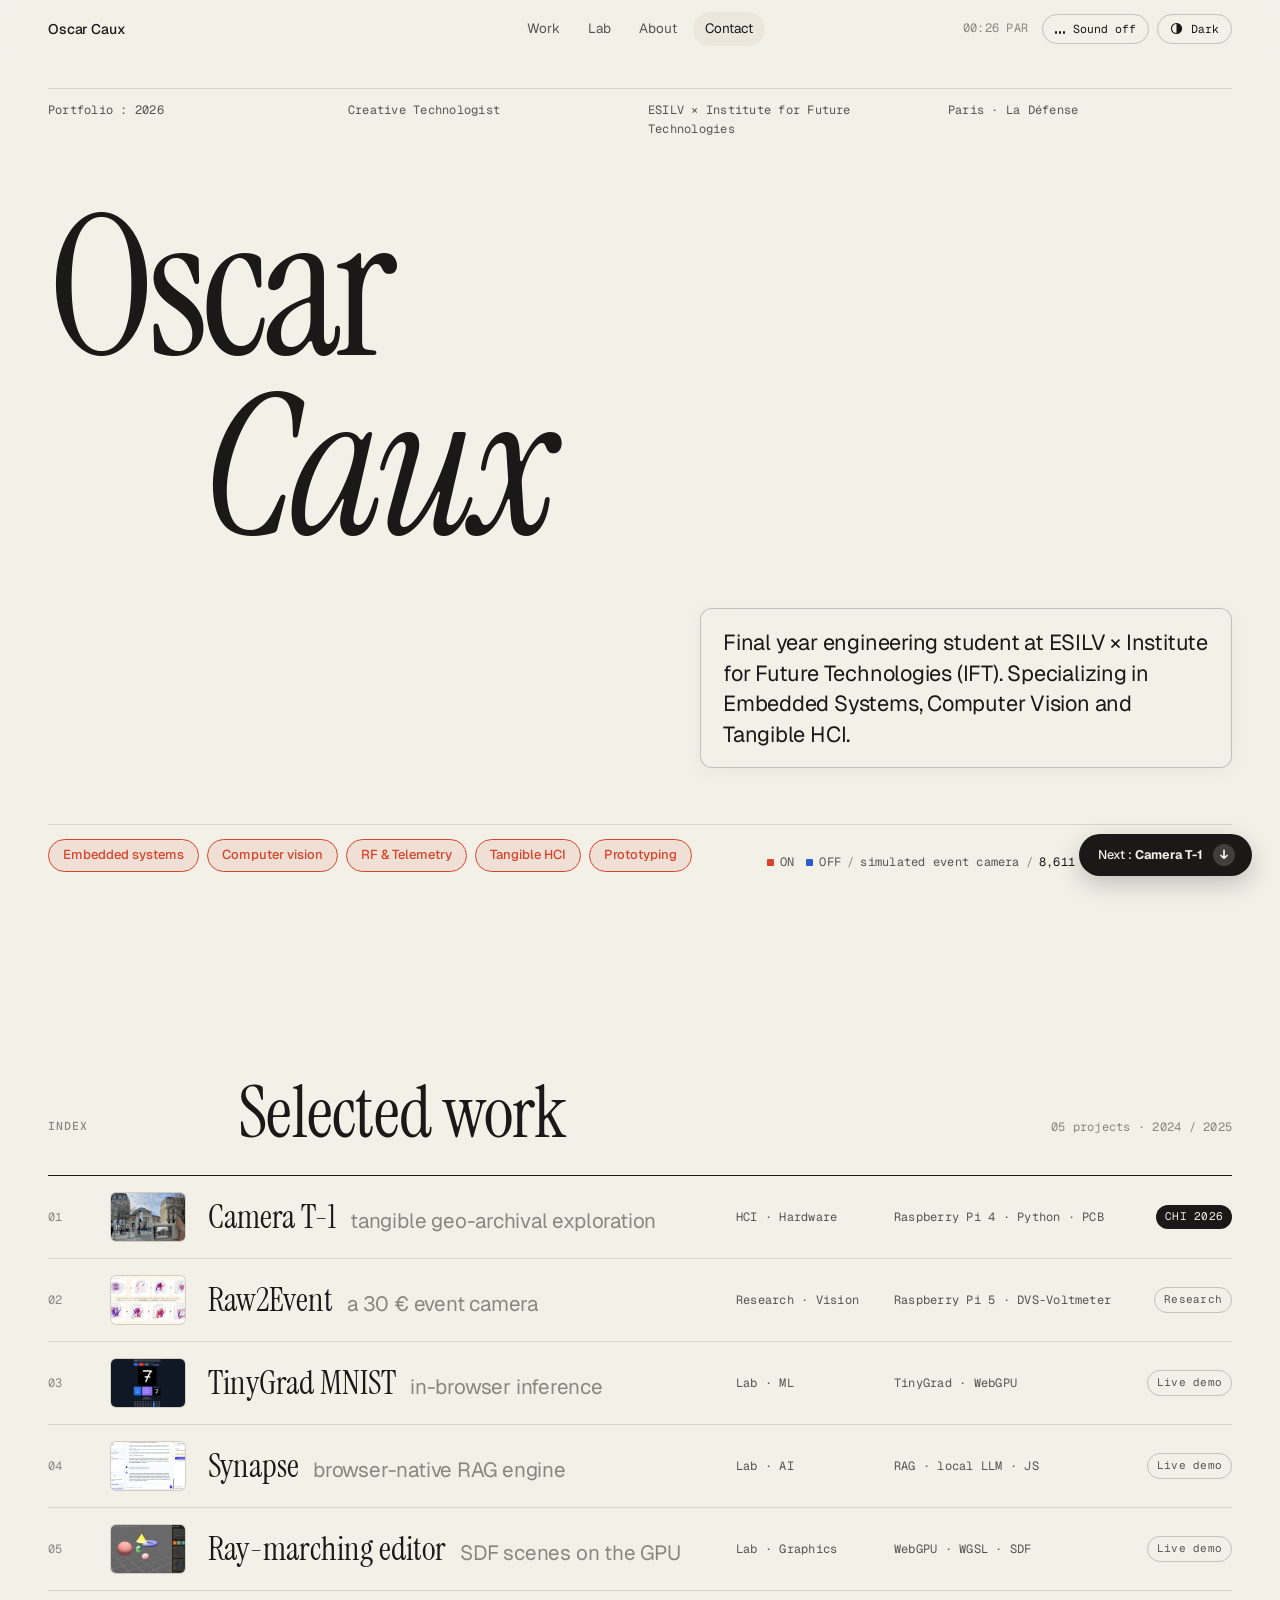
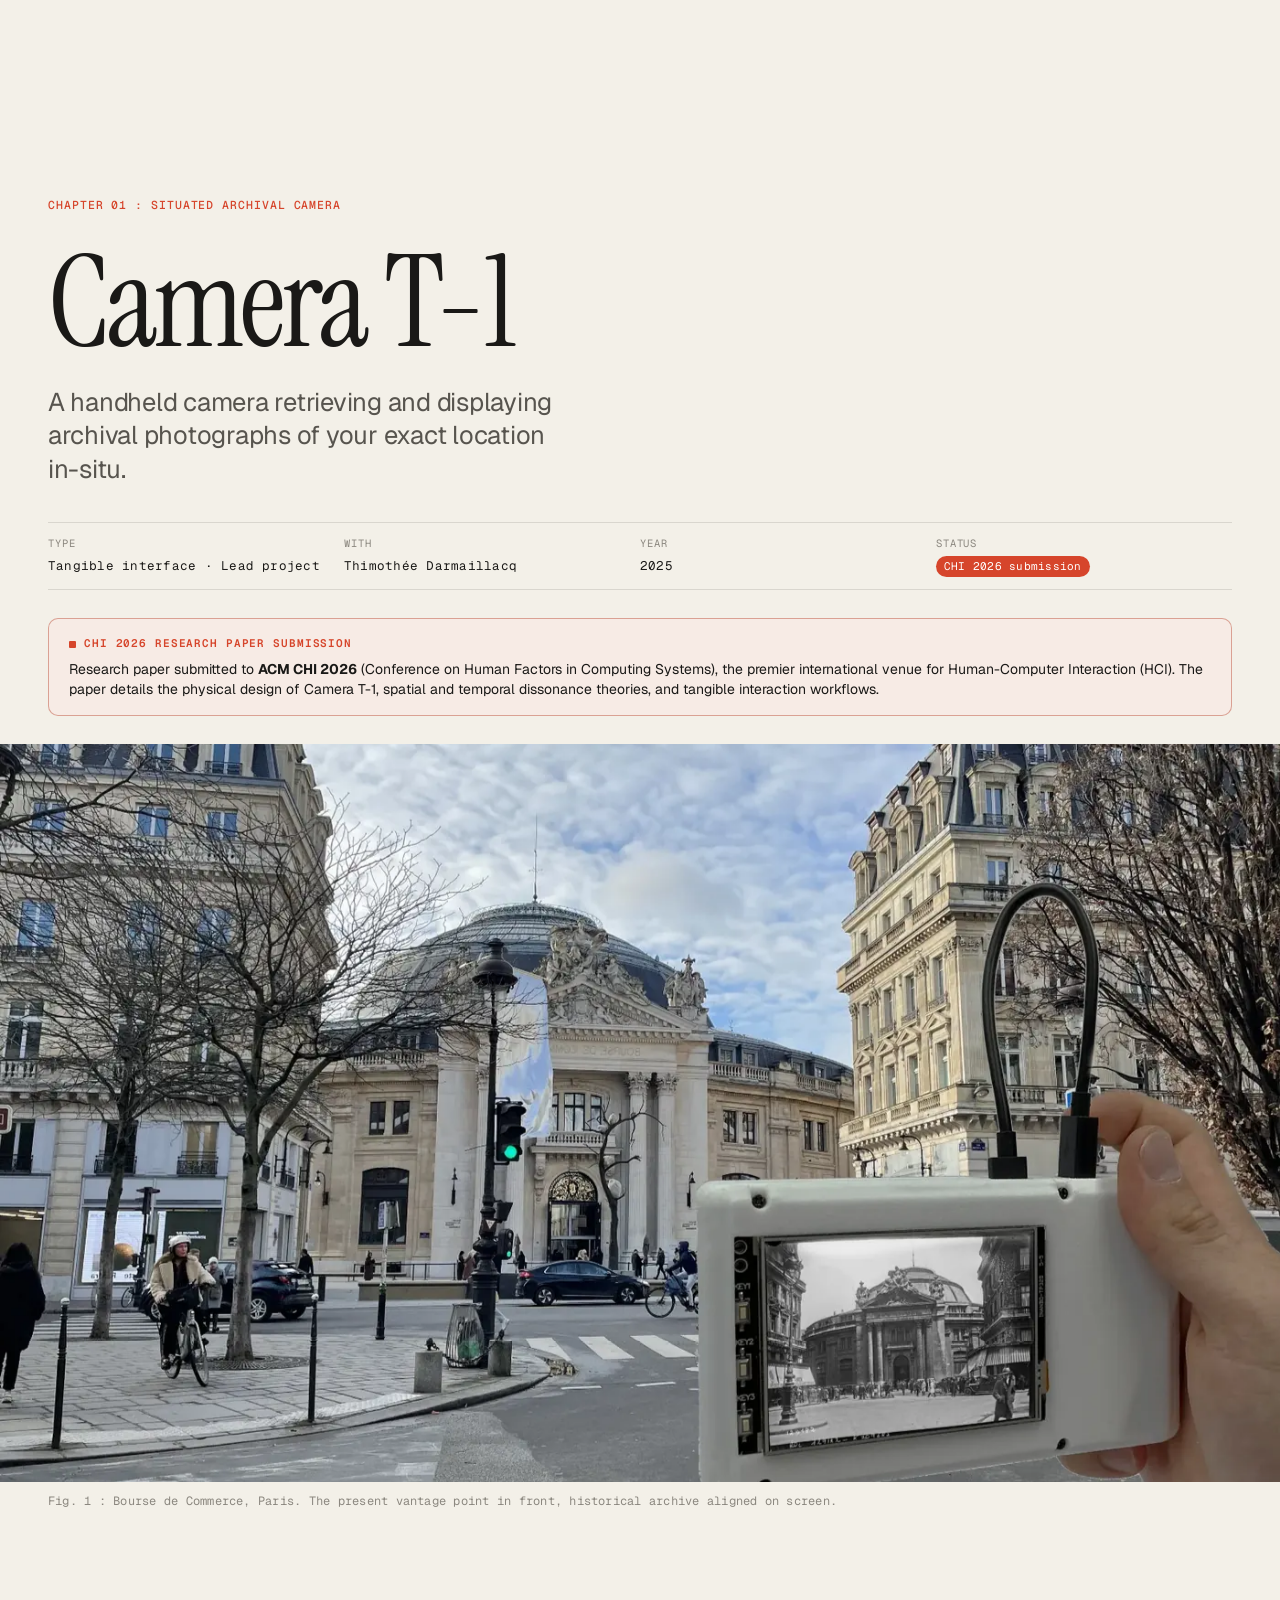
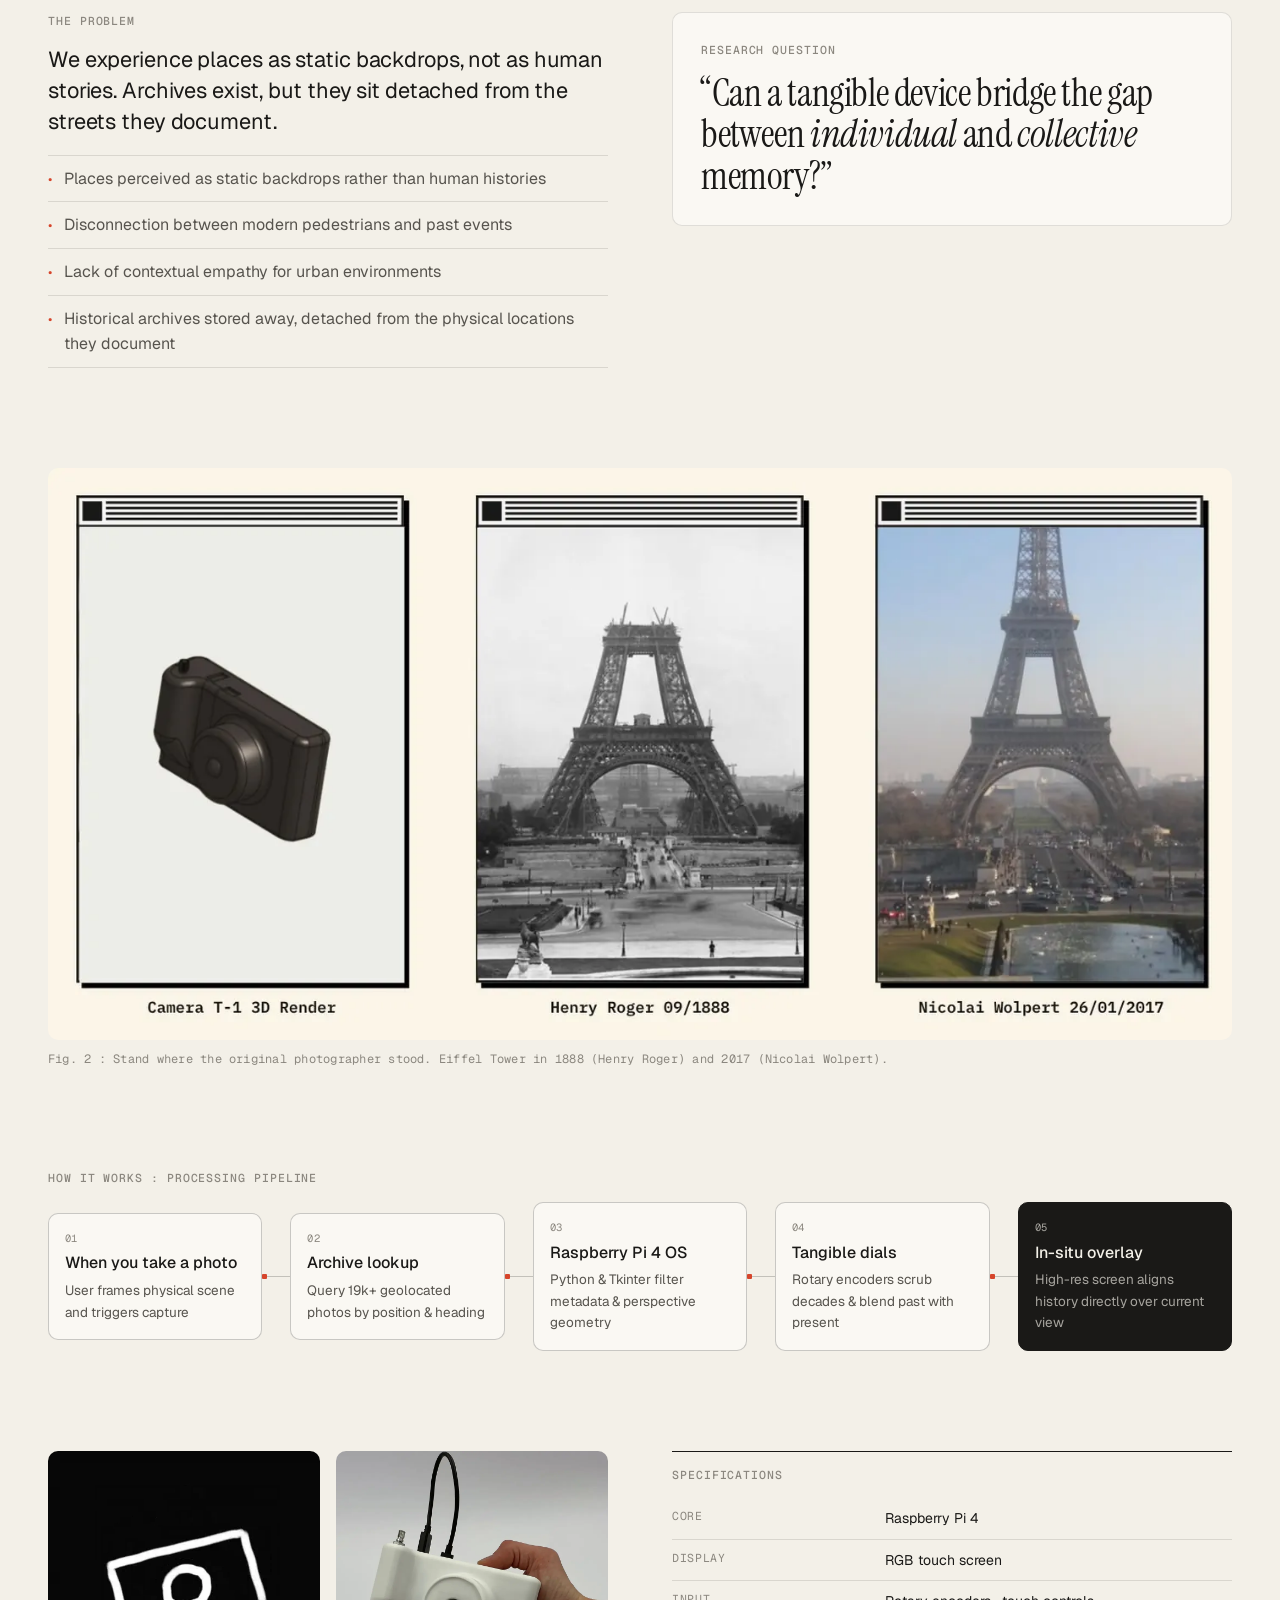
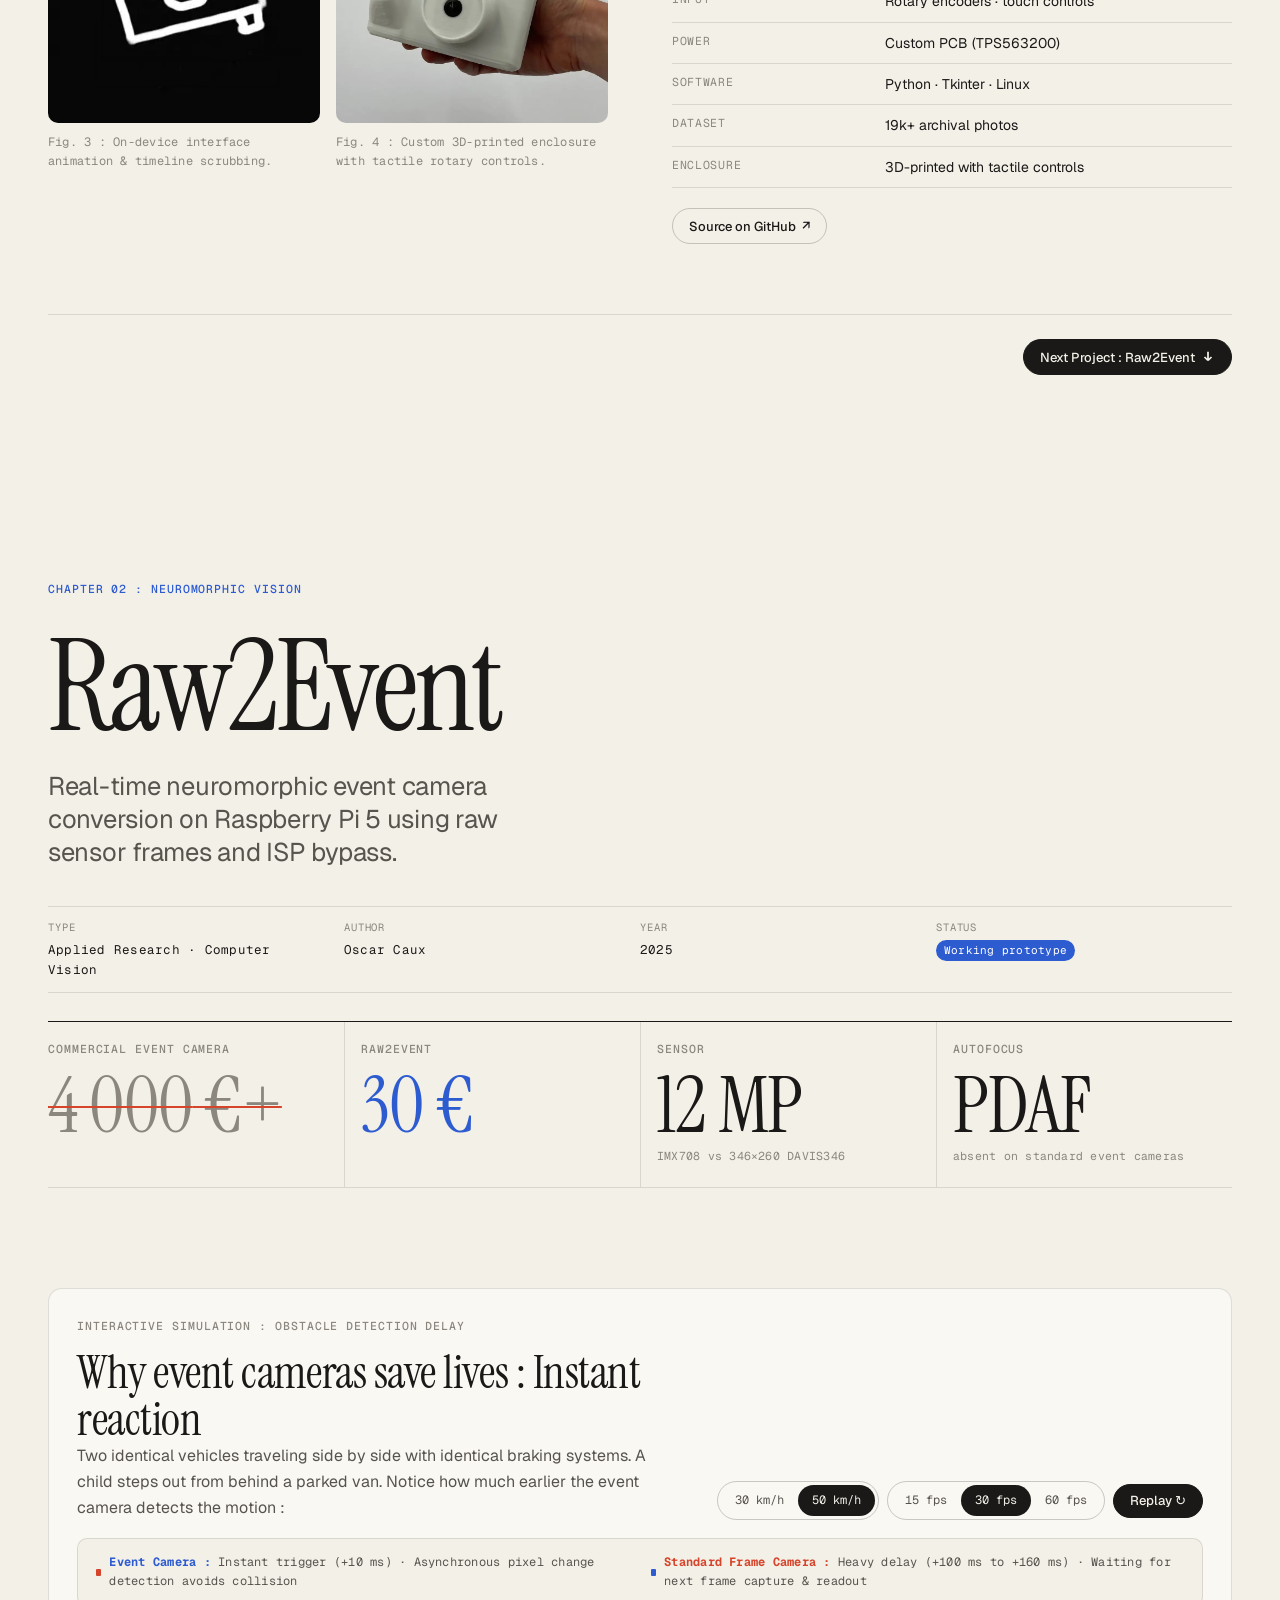
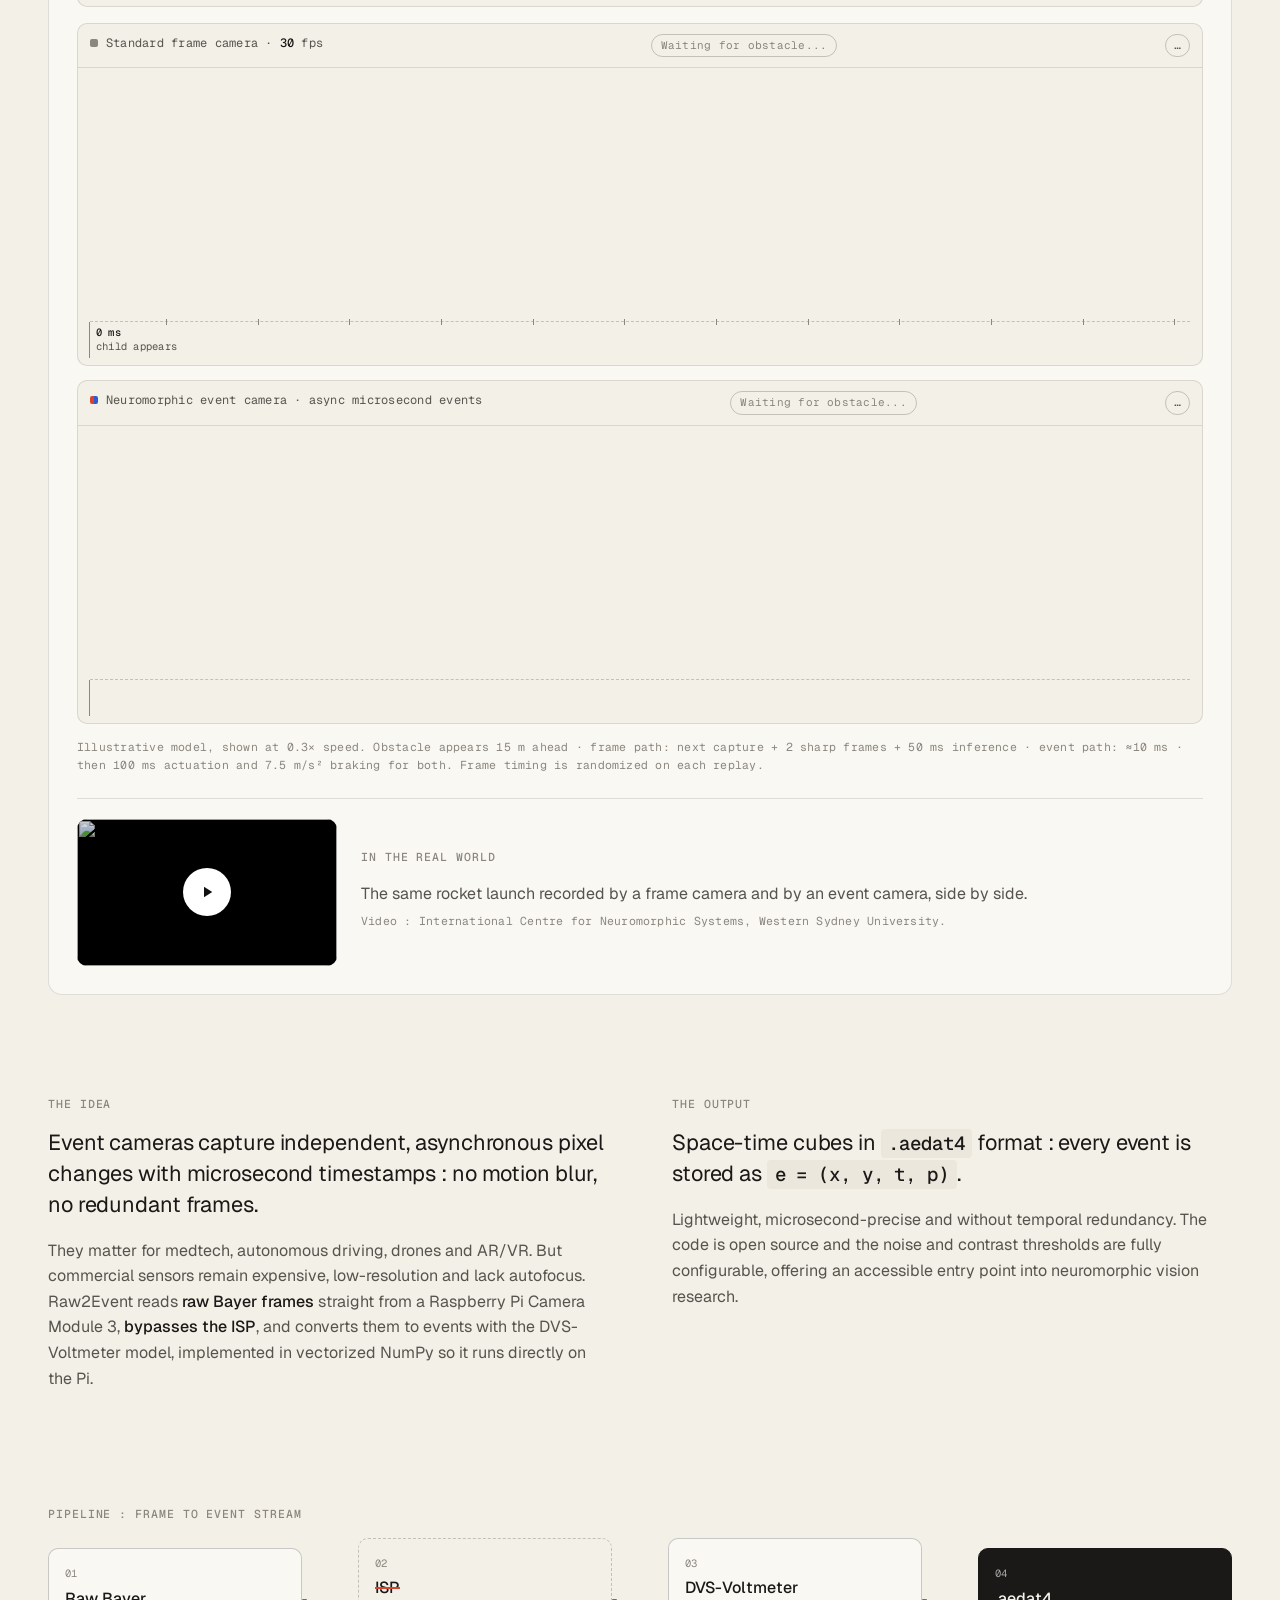
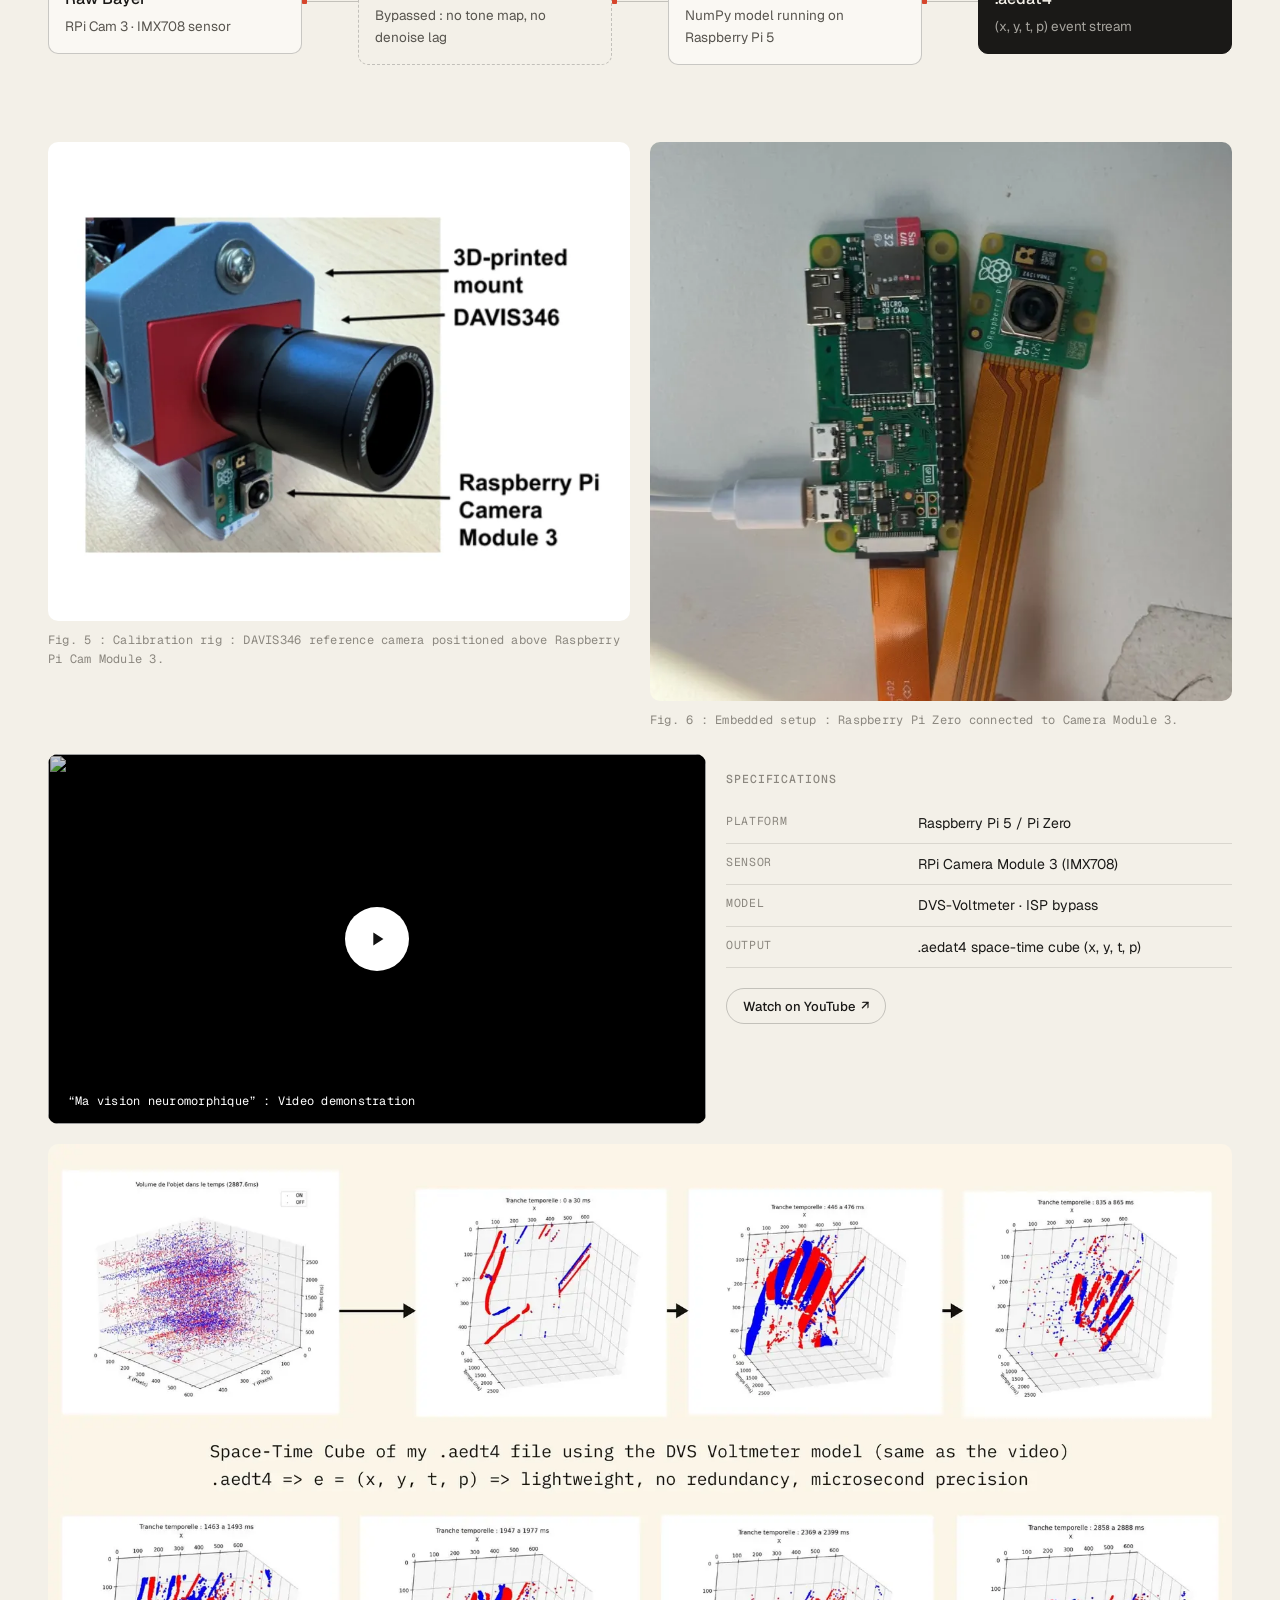
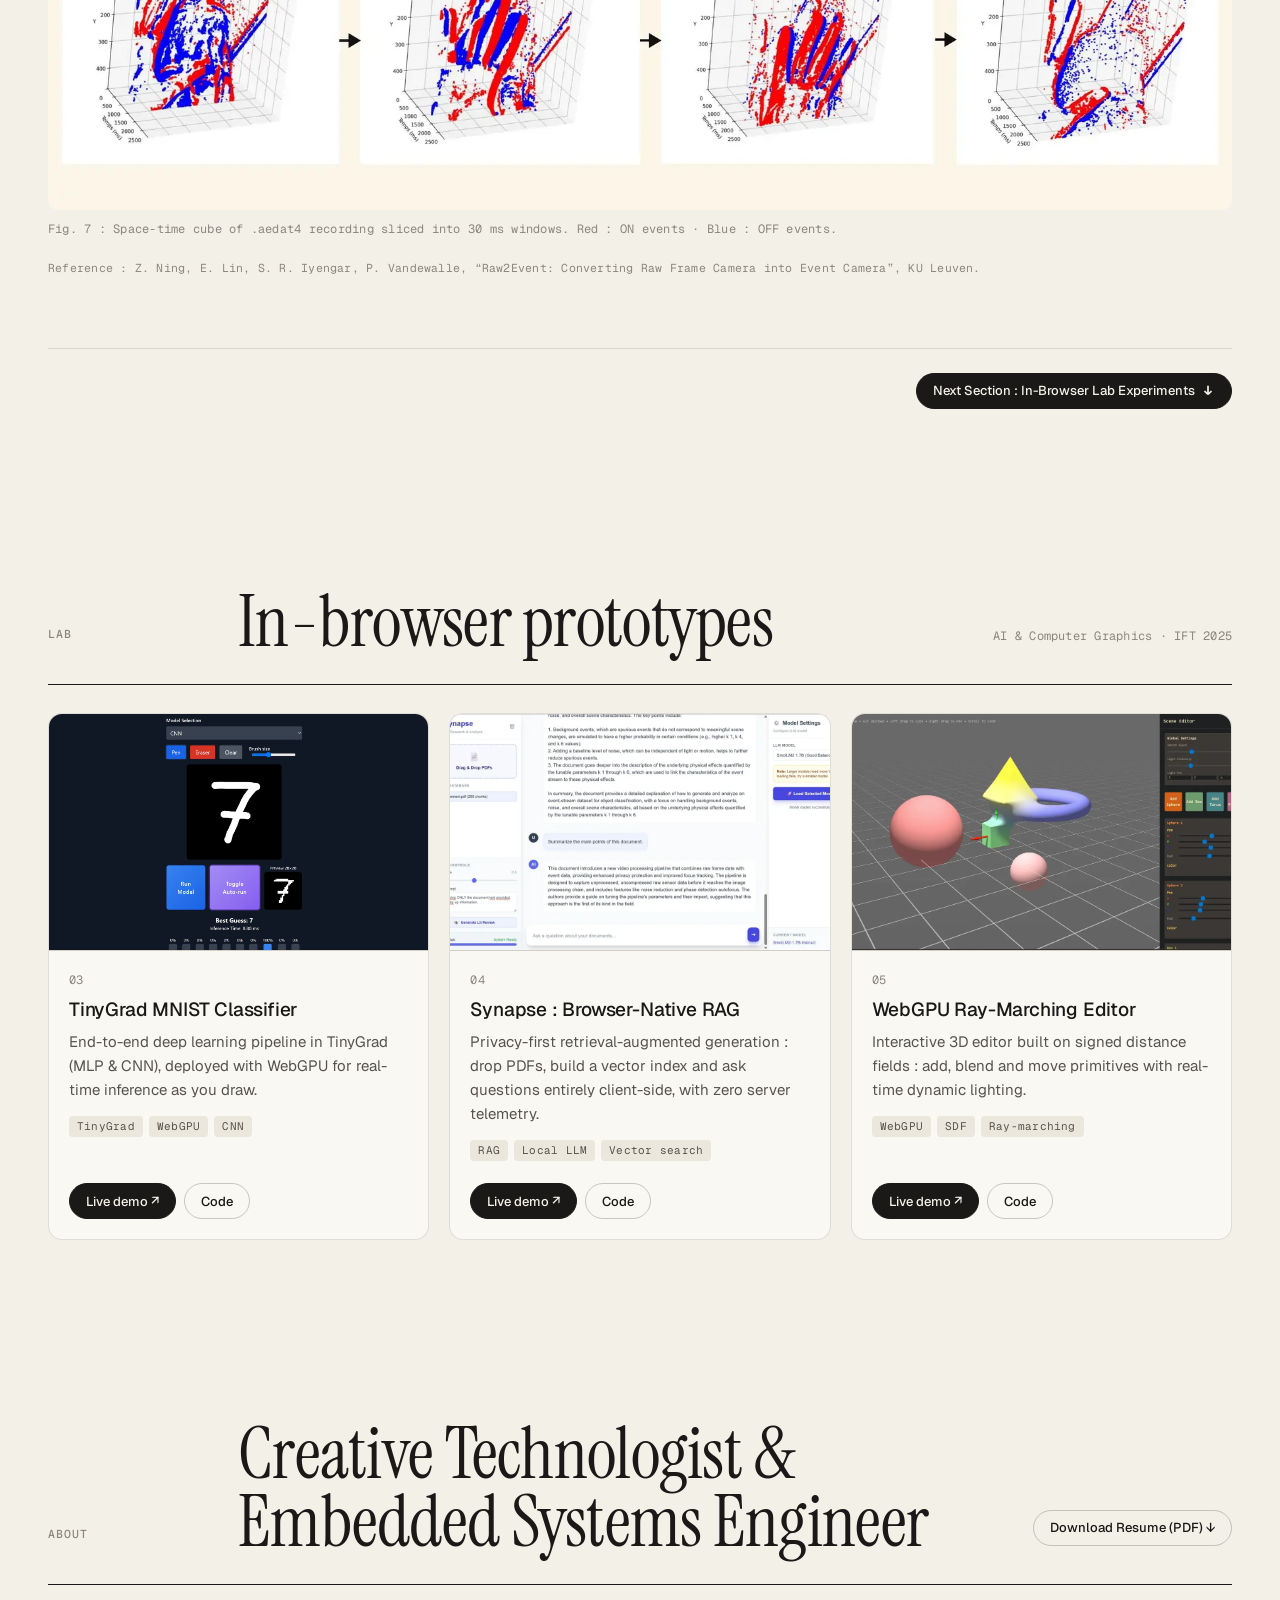
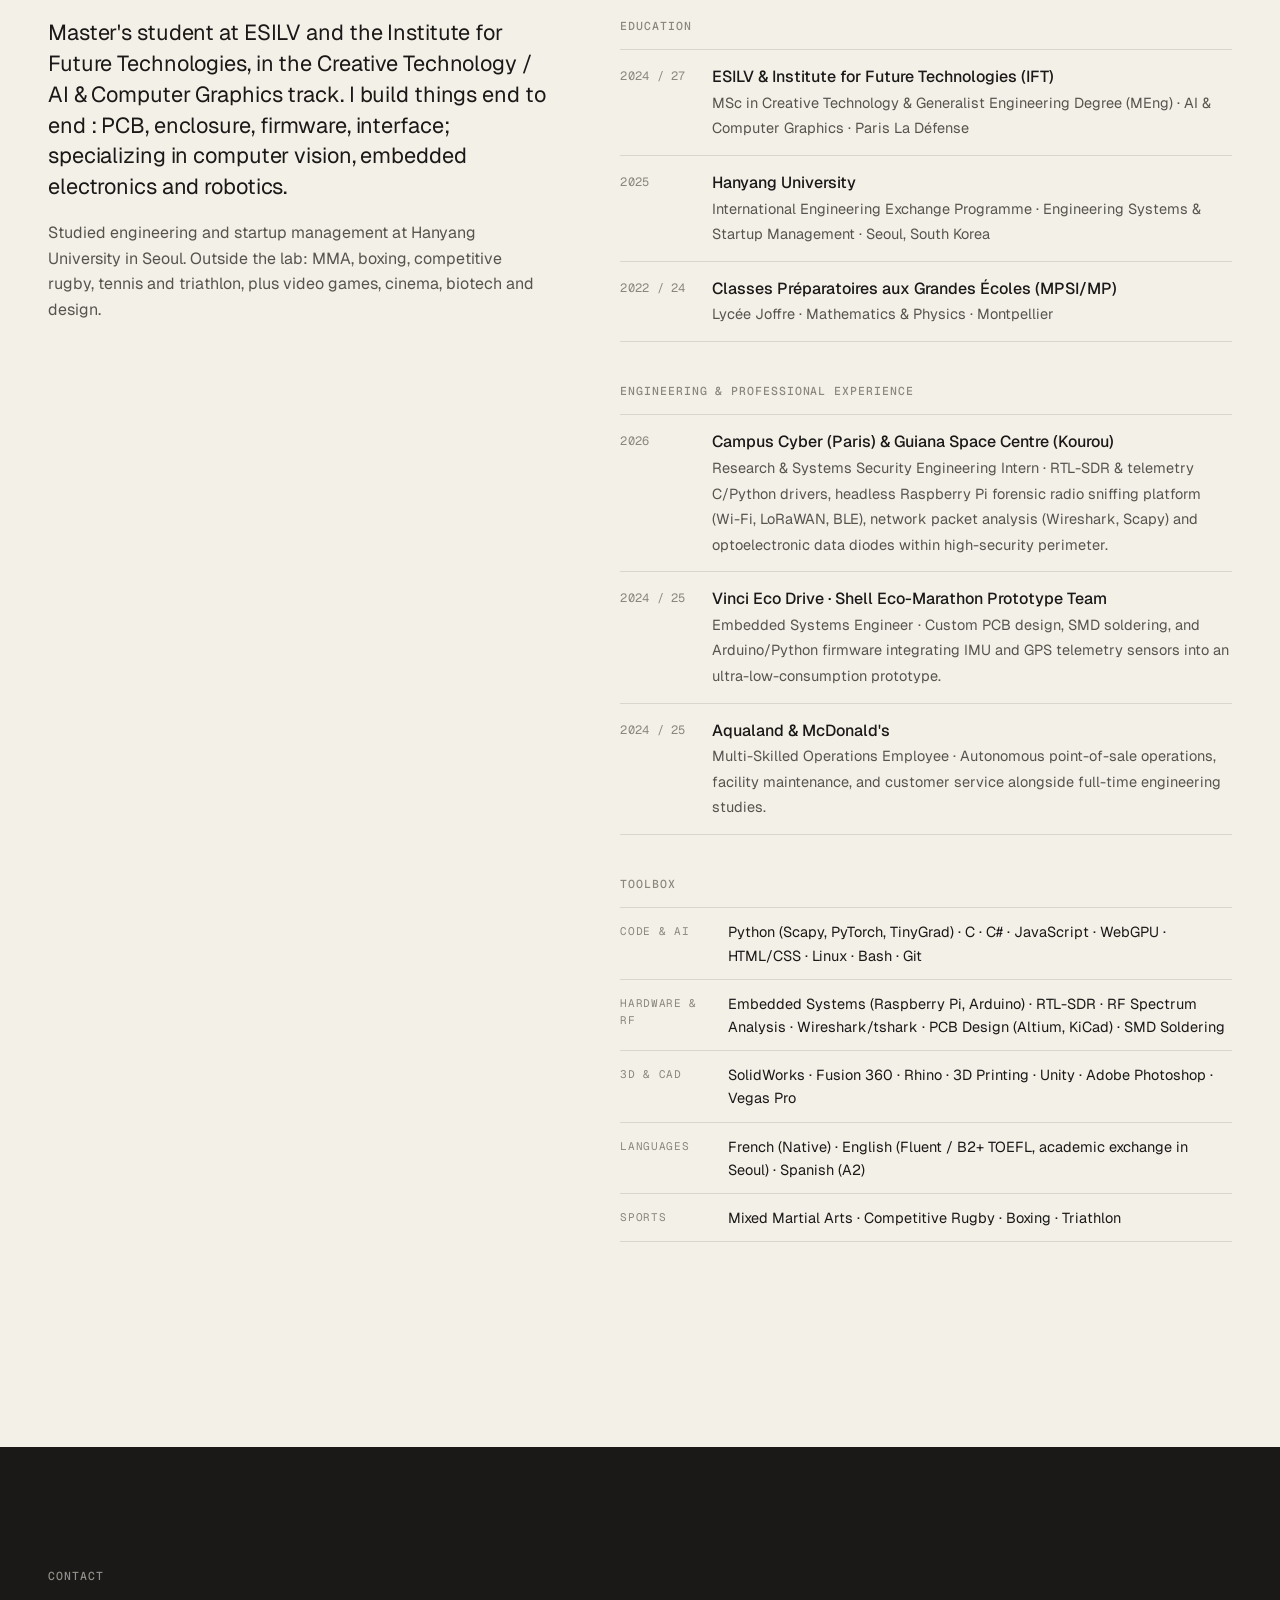
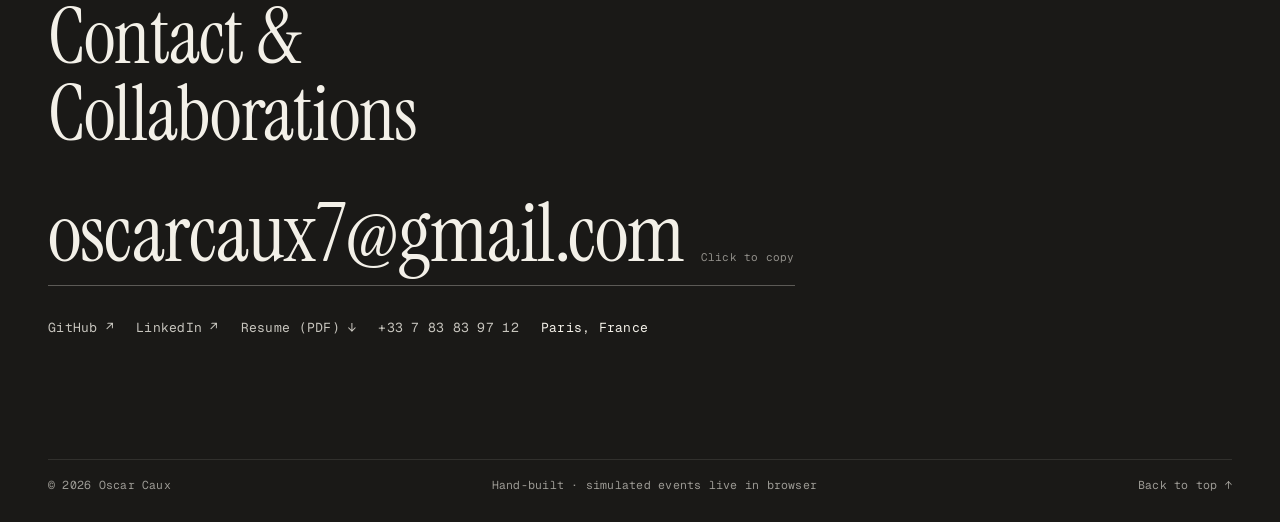
==== commit 5c85a3e8: "Remove Camera T-1 user study, update figure numbering and CHI 2026 description" ====
--- a/index.html
+++ b/index.html
@@ -144,7 +144,7 @@
 
     <div class="chi-callout" data-reveal>
       <div class="chi-badge mono"><span class="dot on"></span> CHI 2026 Research Paper Submission</div>
-      <p>Research paper submitted to <strong>ACM CHI 2026</strong> (Conference on Human Factors in Computing Systems), the premier international venue for Human-Computer Interaction (HCI). The paper details the physical design of Camera T-1, spatial and temporal dissonance theories, and empirical insights gathered from in-situ user trials.</p>
+      <p>Research paper submitted to <strong>ACM CHI 2026</strong> (Conference on Human Factors in Computing Systems), the premier international venue for Human-Computer Interaction (HCI). The paper details the physical design of Camera T-1, spatial and temporal dissonance theories, and tangible interaction workflows.</p>
     </div>
   </div>
 
@@ -218,38 +218,6 @@
       </div>
     </div>
 
-    <!-- Compact User study -->
-    <div class="study-compact" data-reveal>
-      <div class="study-compact-inner">
-        <div class="study-compact-photo">
-          <img src="assets/t1-user-study.webp" alt="A participant crouching by the water basin at La Défense, framing the towers with Camera T-1" width="482" height="678" loading="lazy">
-          <span class="mono caption-small">Fig. 5 : Field trial at La Défense</span>
-        </div>
-        <div class="study-compact-content">
-          <div class="study-badge-row">
-            <span class="mono kicker">User study · N = 5</span>
-            <span class="study-pill mono">Field evaluation at La Défense</span>
-          </div>
-          <h3 class="study-compact-title">In-situ evaluation with participants</h3>
-          <p class="study-summary">Participants tested Camera T-1 in the streets of La Défense to evaluate physical navigation, historical curiosity, and spatial engagement.</p>
-          <div class="study-points">
-            <div class="study-point">
-              <span class="mono n">A</span>
-              <div><b>Playful positioning :</b> Angle matching transformed into an active physical game.</div>
-            </div>
-            <div class="study-point">
-              <span class="mono n">B</span>
-              <div><b>Spatial dissonance :</b> The visual gap between eras stimulated architectural awareness.</div>
-            </div>
-            <div class="study-point">
-              <span class="mono n">C</span>
-              <div><b>Temporal empathy :</b> Direct visual comparison fostered emotional connection with history.</div>
-            </div>
-          </div>
-        </div>
-      </div>
-    </div>
-
     <div class="next-project-row" data-reveal>
       <a href="#r2e" class="btn solid next-project-btn" data-snd>
         <span>Next Project : Raw2Event</span>
@@ -383,11 +351,11 @@
     <div class="r2e-gallery" data-reveal>
       <figure class="card-fig">
         <img src="assets/raw2event.webp" alt="Test rig: a DAVIS346 event camera in a 3D-printed mount above a Raspberry Pi Camera Module 3" width="958" height="788" loading="lazy">
-        <figcaption class="mono">Fig. 6 : Calibration rig : DAVIS346 reference camera positioned above Raspberry Pi Cam Module 3.</figcaption>
+        <figcaption class="mono">Fig. 5 : Calibration rig : DAVIS346 reference camera positioned above Raspberry Pi Cam Module 3.</figcaption>
       </figure>
       <figure class="card-fig">
         <img src="assets/pi-zero-setup.webp" alt="Raspberry Pi Zero connected to a Raspberry Pi Camera Module 3 by a ribbon cable" width="760" height="730" loading="lazy">
-        <figcaption class="mono">Fig. 7 : Embedded setup : Raspberry Pi Zero connected to Camera Module 3.</figcaption>
+        <figcaption class="mono">Fig. 6 : Embedded setup : Raspberry Pi Zero connected to Camera Module 3.</figcaption>
       </figure>
     </div>
 
@@ -413,7 +381,7 @@
 
     <figure class="card-fig wide" data-reveal>
       <img src="assets/space_time_cube.webp" alt="Space-time cube of an .aedat4 recording, followed by seven 30 ms time slices showing red ON and blue OFF events" width="2400" height="1350" loading="lazy">
-      <figcaption class="mono">Fig. 8 : Space-time cube of .aedat4 recording sliced into 30 ms windows. Red : ON events · Blue : OFF events.</figcaption>
+      <figcaption class="mono">Fig. 7 : Space-time cube of .aedat4 recording sliced into 30 ms windows. Red : ON events · Blue : OFF events.</figcaption>
     </figure>
 
     <p class="mono muted small ref">Reference : Z. Ning, E. Lin, S. R. Iyengar, P. Vandewalle, “Raw2Event: Converting Raw Frame Camera into Event Camera”, KU Leuven.</p>
--- a/style.css
+++ b/style.css
@@ -271,24 +271,6 @@
 .t1-gallery { display: grid; grid-template-columns: 1fr 1fr; gap: 16px; align-items: start; }
 @media (max-width: 600px) { .t1-gallery { grid-template-columns: 1fr; } }
 
-/* Compact User Study */
-.study-compact { margin-top: clamp(48px, 6vw, 80px); padding: clamp(20px, 3vw, 32px); background: var(--card); border: 1px solid var(--line); border-radius: 12px; }
-.study-compact-inner { display: grid; gap: 24px; }
-@media (min-width: 800px) { .study-compact-inner { grid-template-columns: 160px 1fr; align-items: center; } }
-.study-compact-photo { border-radius: 8px; overflow: hidden; background: var(--bg-2); }
-.study-compact-photo img { width: 100%; height: 160px; object-fit: cover; border-radius: 8px; }
-.caption-small { display: block; font-size: 11px; color: var(--ink-3); margin-top: 6px; text-align: center; }
-.study-badge-row { display: flex; align-items: center; gap: 12px; margin-bottom: 8px; flex-wrap: wrap; }
-.study-badge-row .kicker { margin: 0; color: var(--on); }
-.study-pill { font-size: 11px; padding: 2px 8px; border-radius: 99px; border: 1px solid var(--line-2); color: var(--ink-2); }
-.study-compact-title { font-family: var(--serif); font-size: clamp(22px, 2.2vw, 28px); color: var(--ink); margin: 0 0 8px; line-height: 1.15; }
-.study-summary { font-size: 14px; color: var(--ink-2); margin: 0 0 14px; }
-.study-points { display: grid; gap: 10px; border-top: 1px solid var(--line); padding-top: 12px; }
-@media (min-width: 900px) { .study-points { grid-template-columns: repeat(3, 1fr); gap: 16px; } }
-.study-point { display: flex; gap: 10px; font-size: 13px; line-height: 1.35; color: var(--ink-2); }
-.study-point .n { color: var(--on); font-weight: 600; font-size: 11px; margin-top: 2px; }
-.study-point b { color: var(--ink); font-weight: 500; }
-
 /* Next project row */
 .next-project-row { display: flex; justify-content: flex-end; margin-top: clamp(40px, 6vw, 70px); padding-top: 24px; border-top: 1px solid var(--line); }
 .next-project-btn { display: inline-flex; align-items: center; gap: 10px; font-size: 13.5px; padding: 0 20px; height: 40px; }
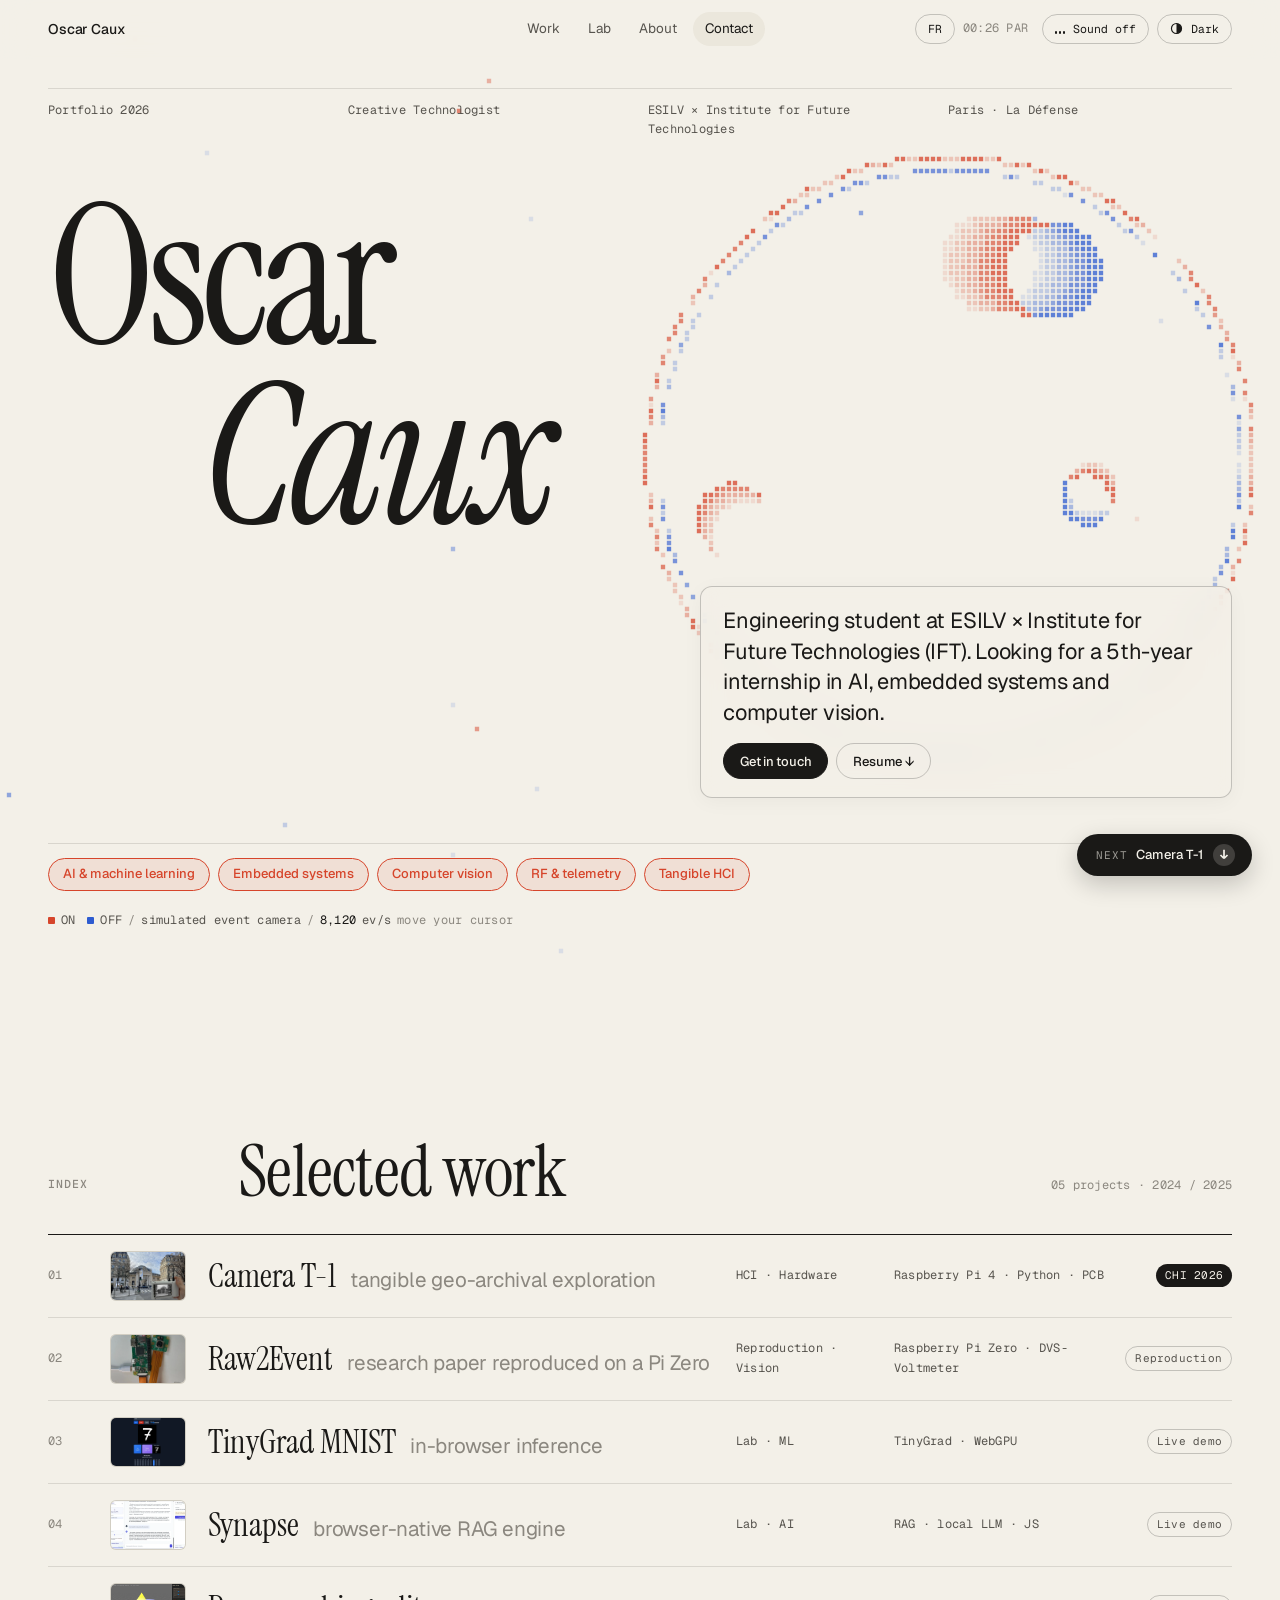
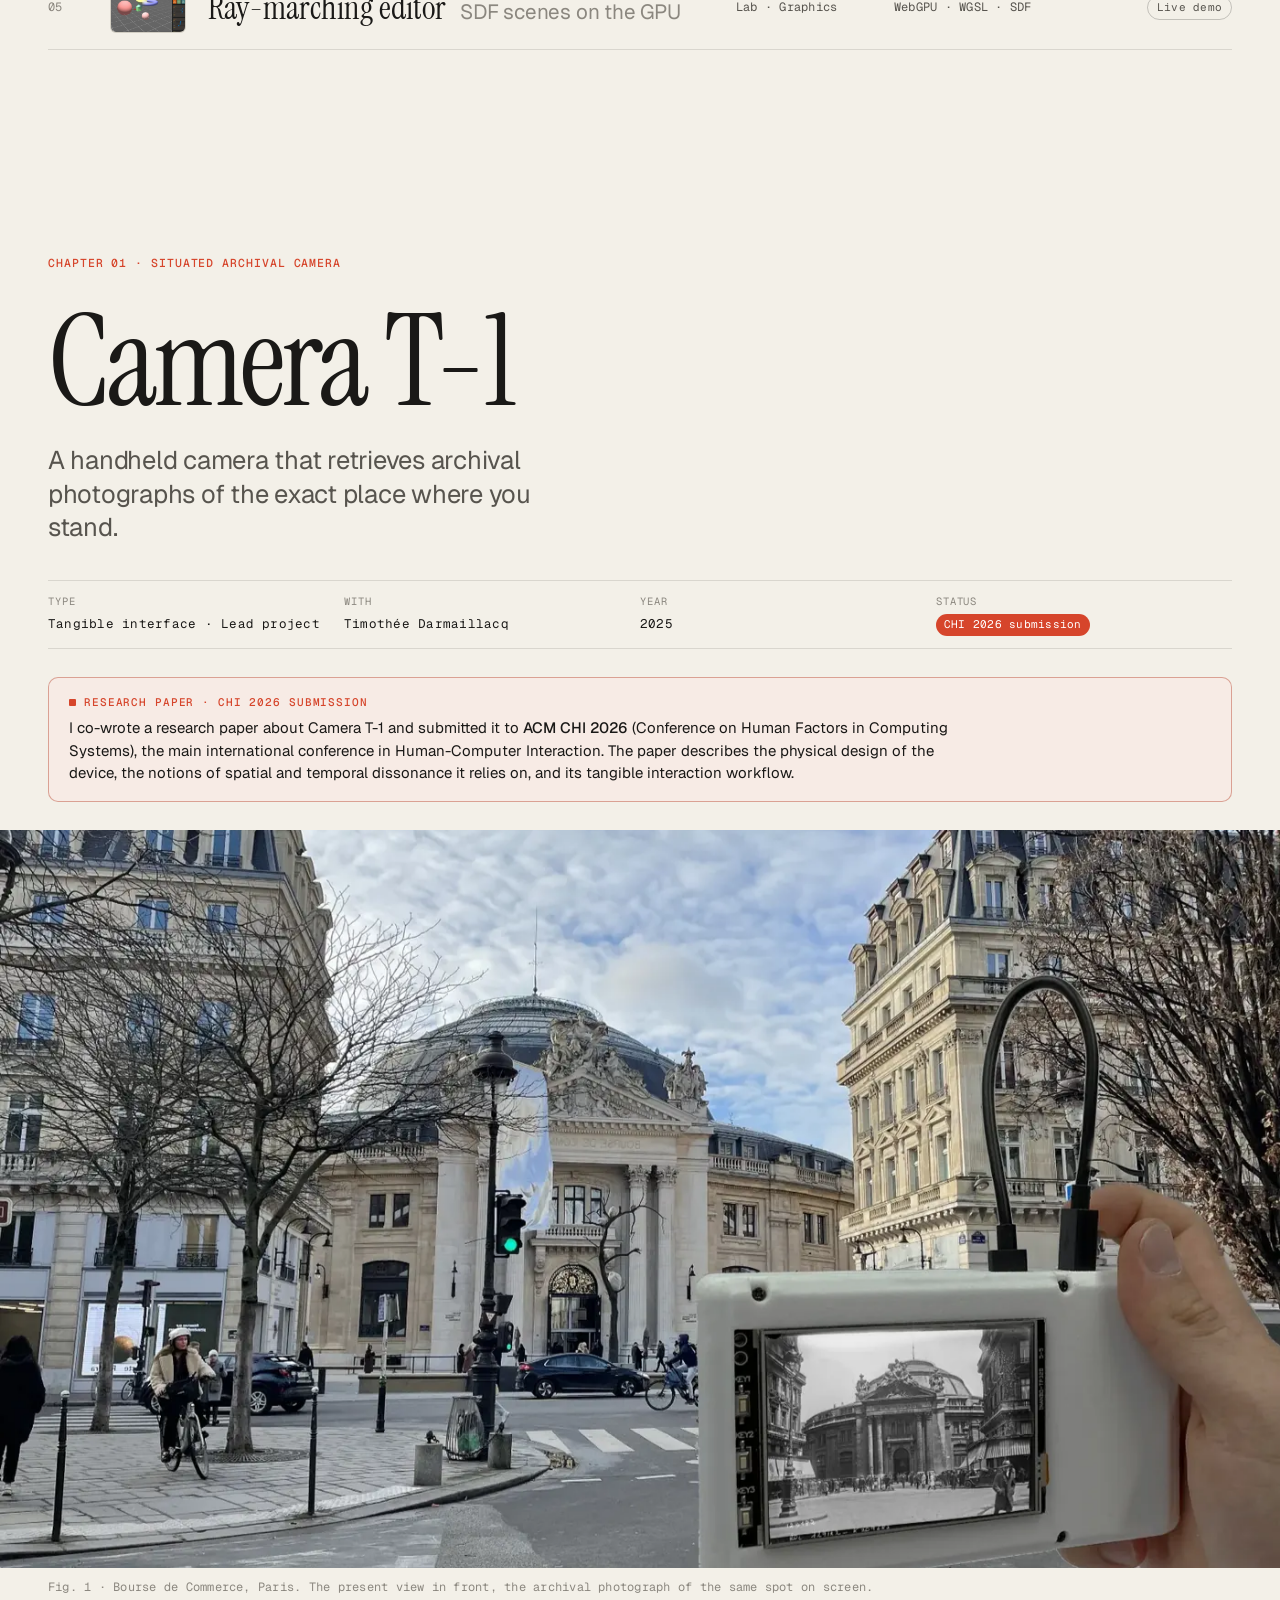
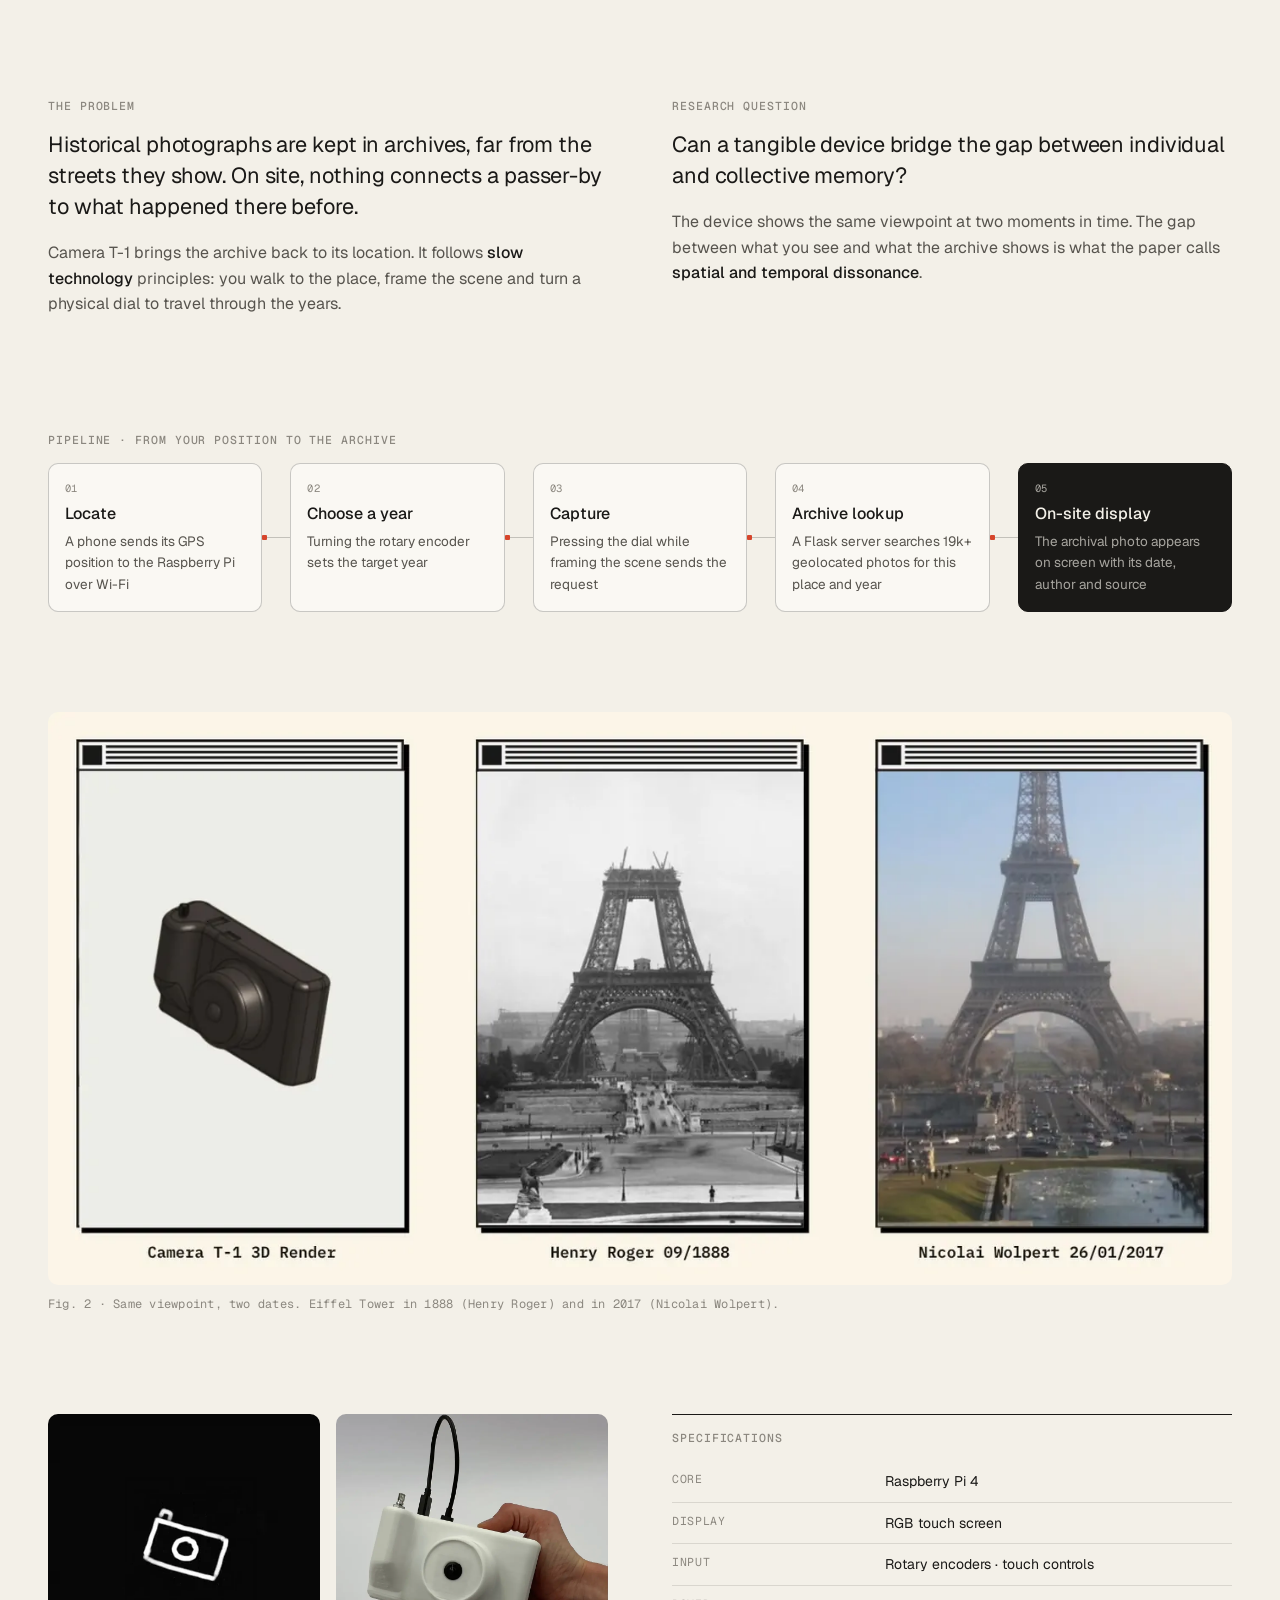
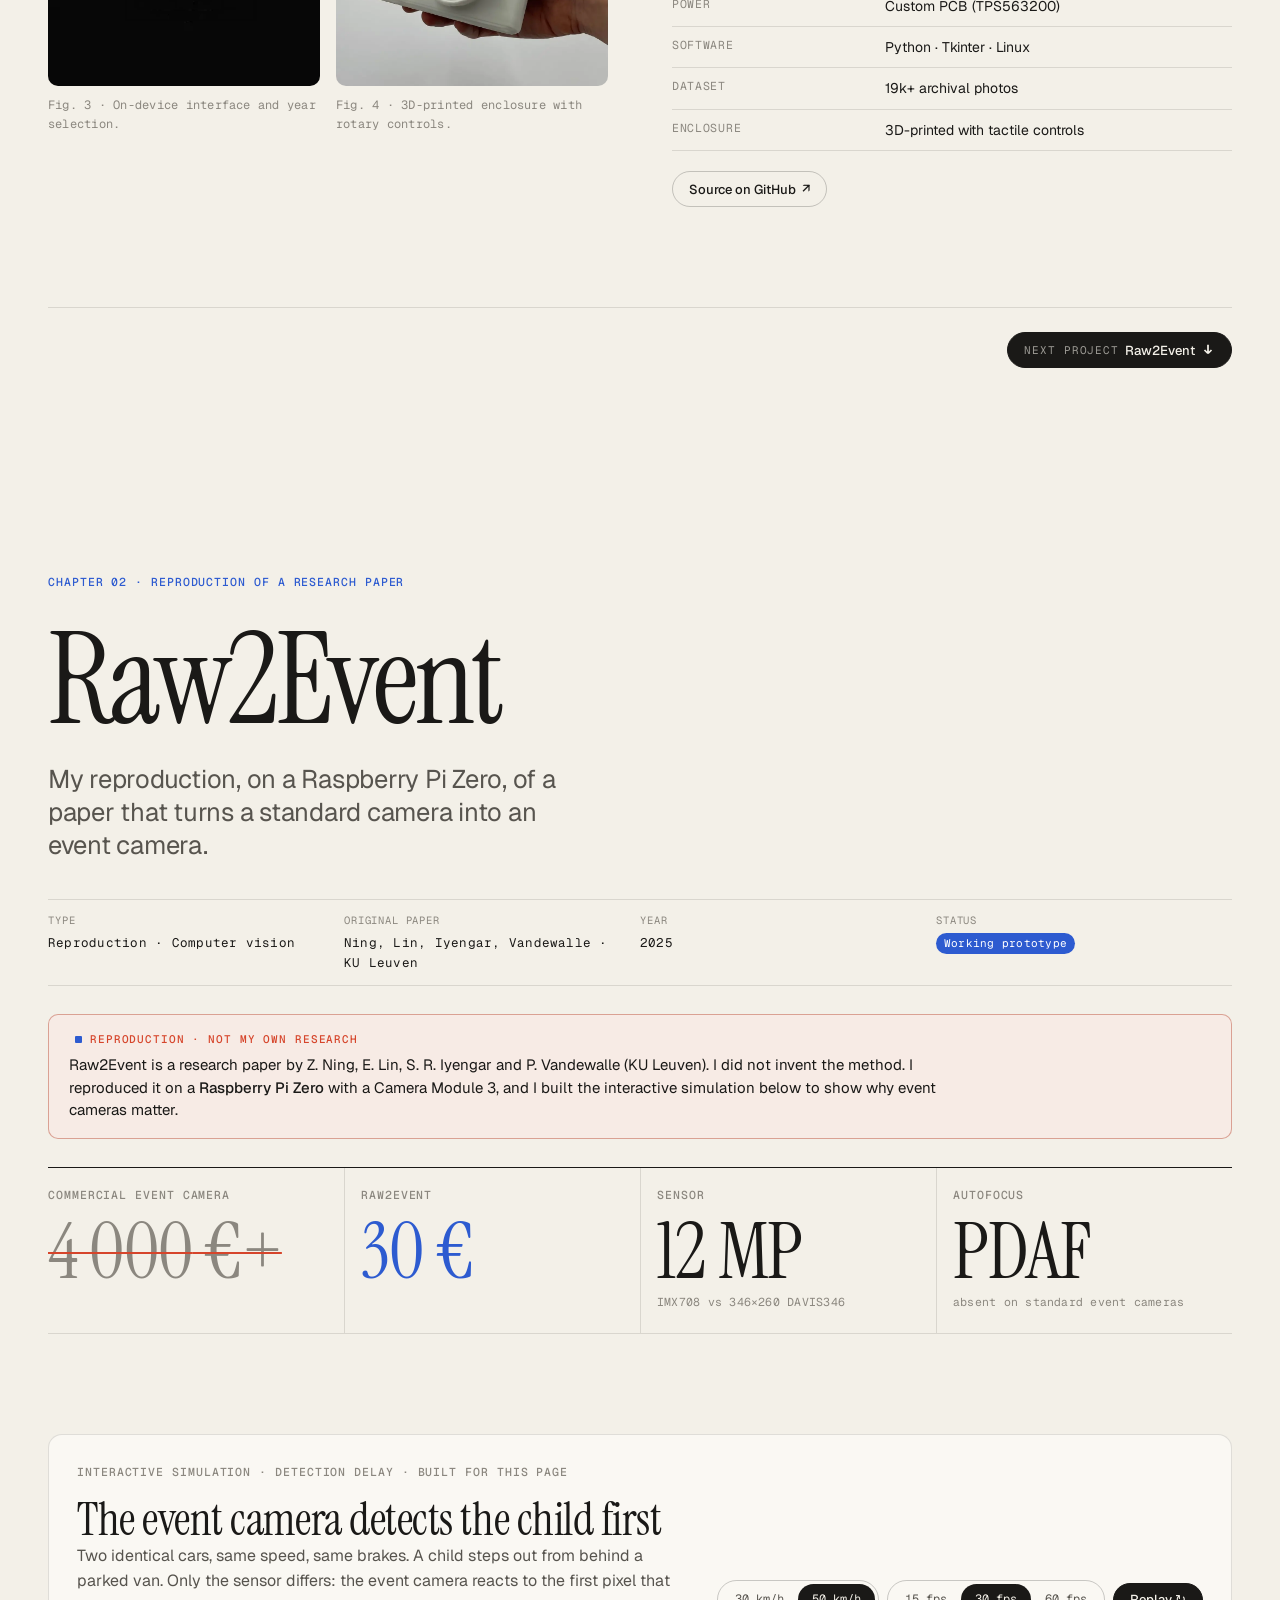
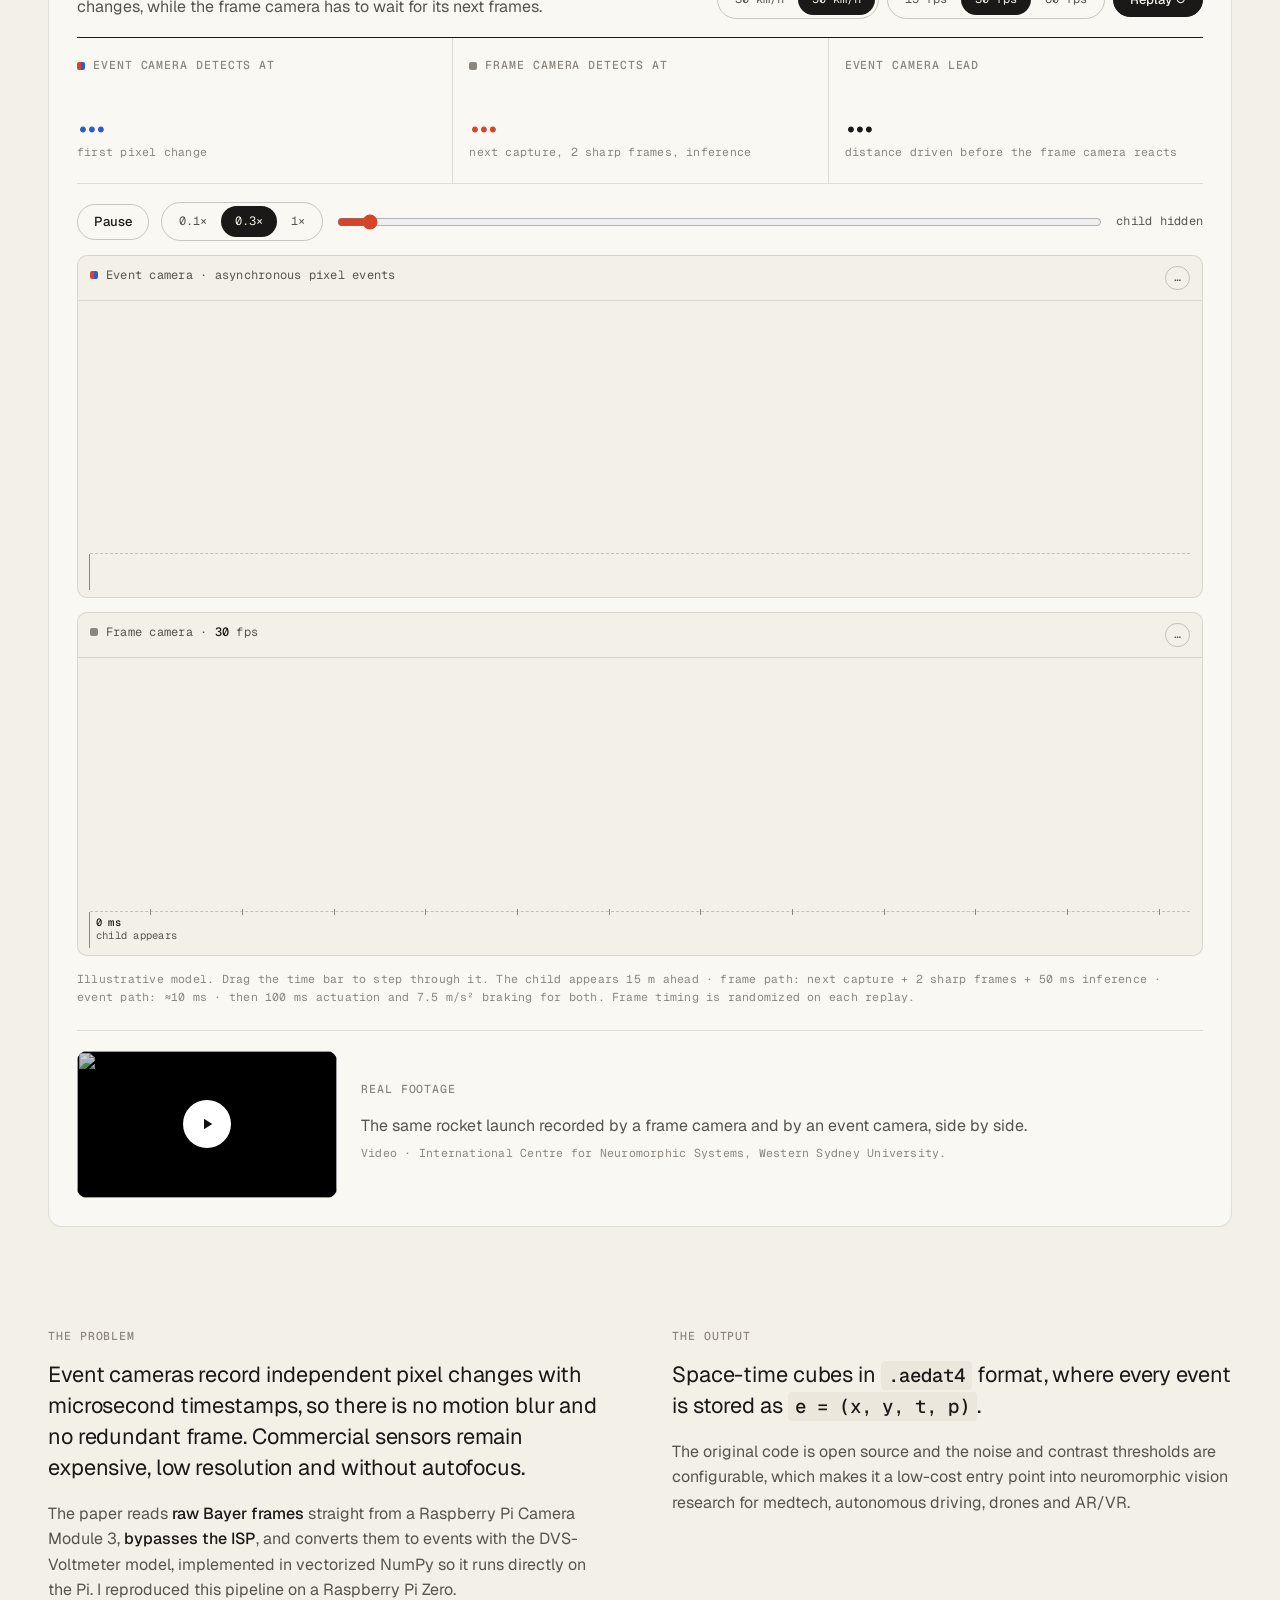
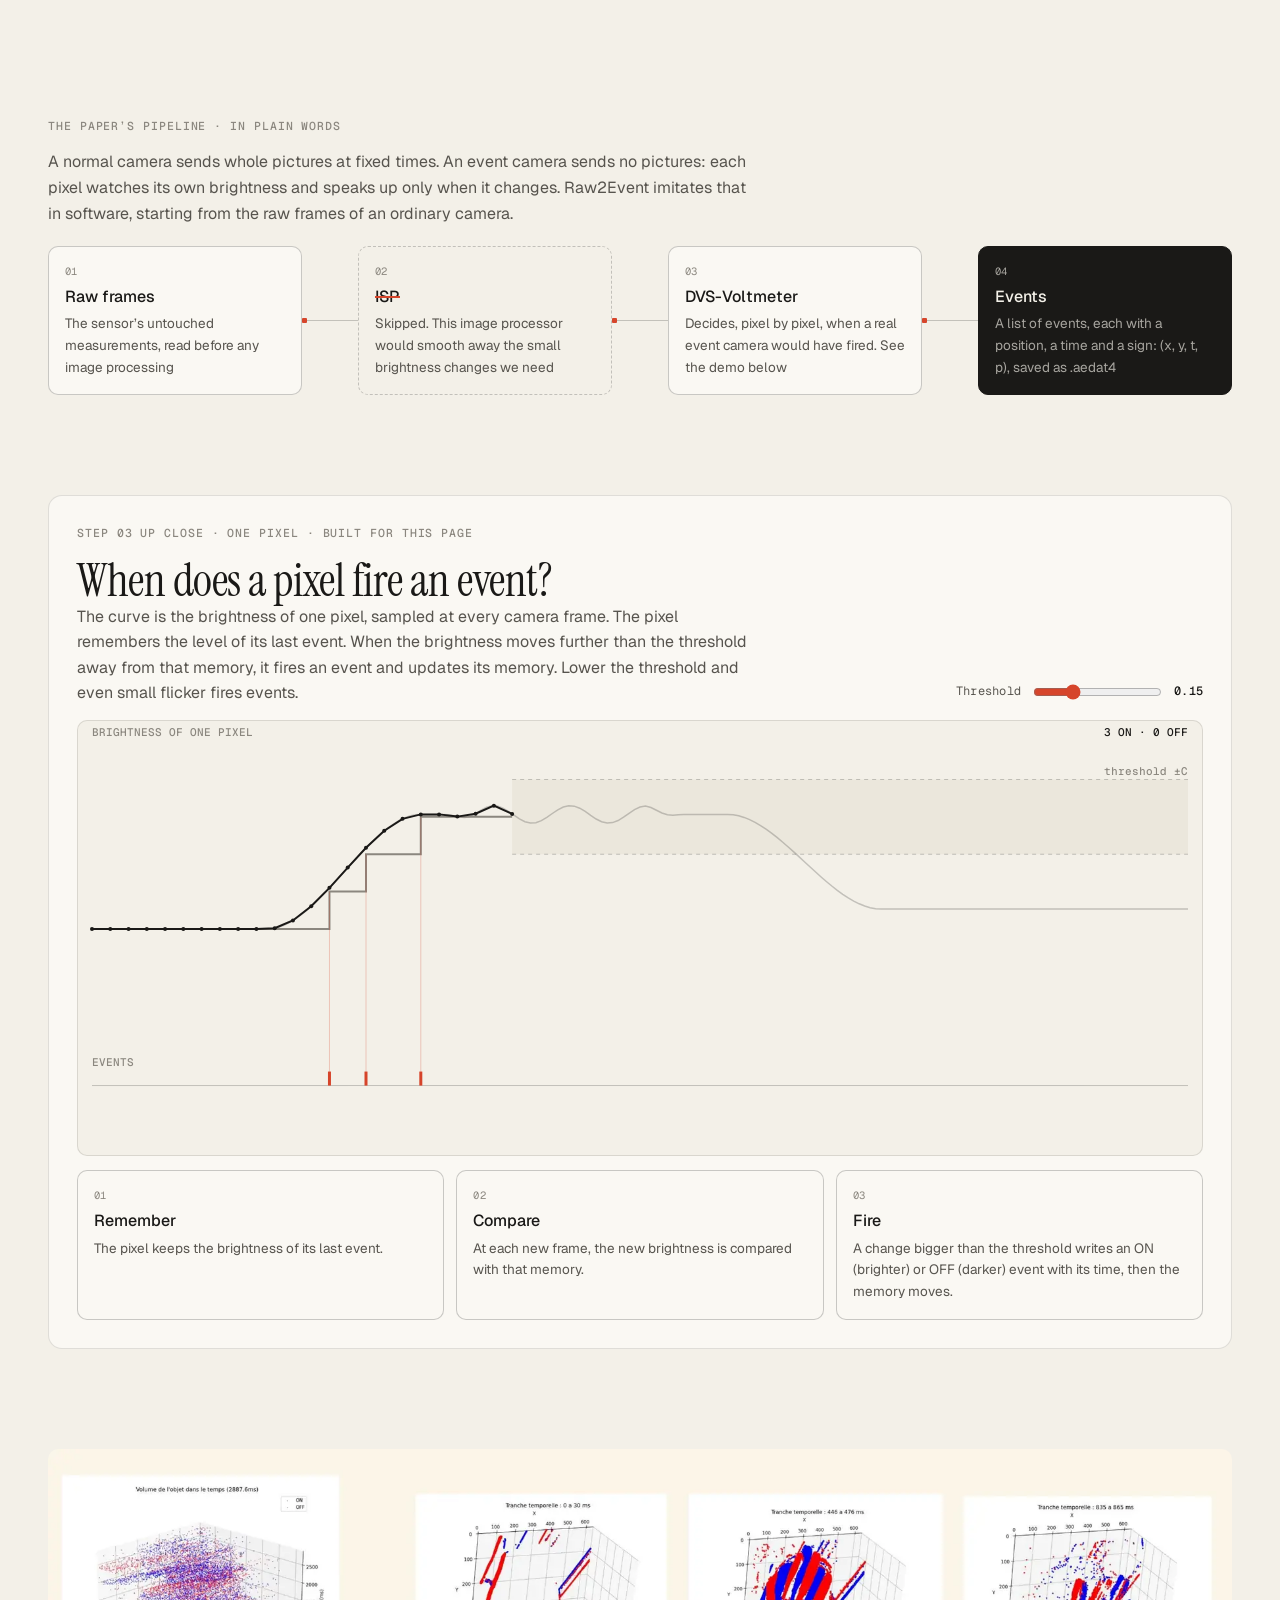
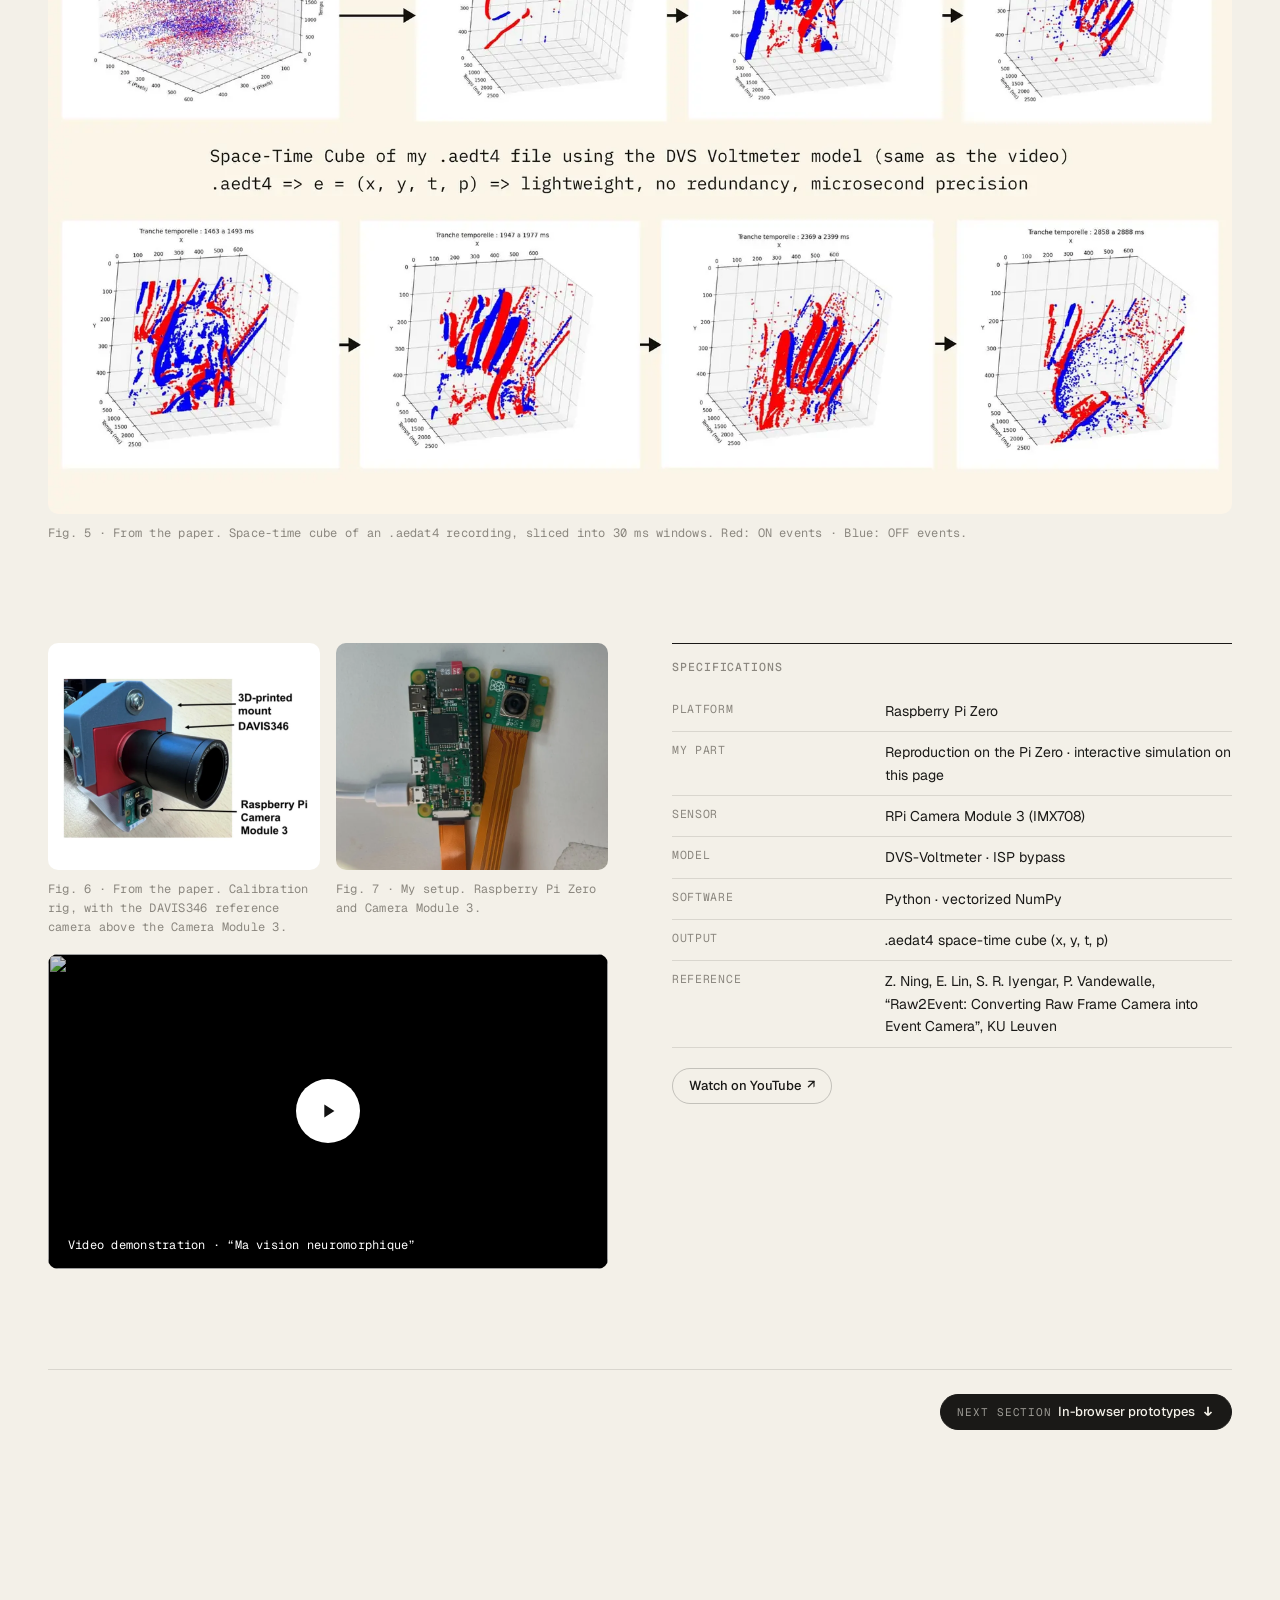
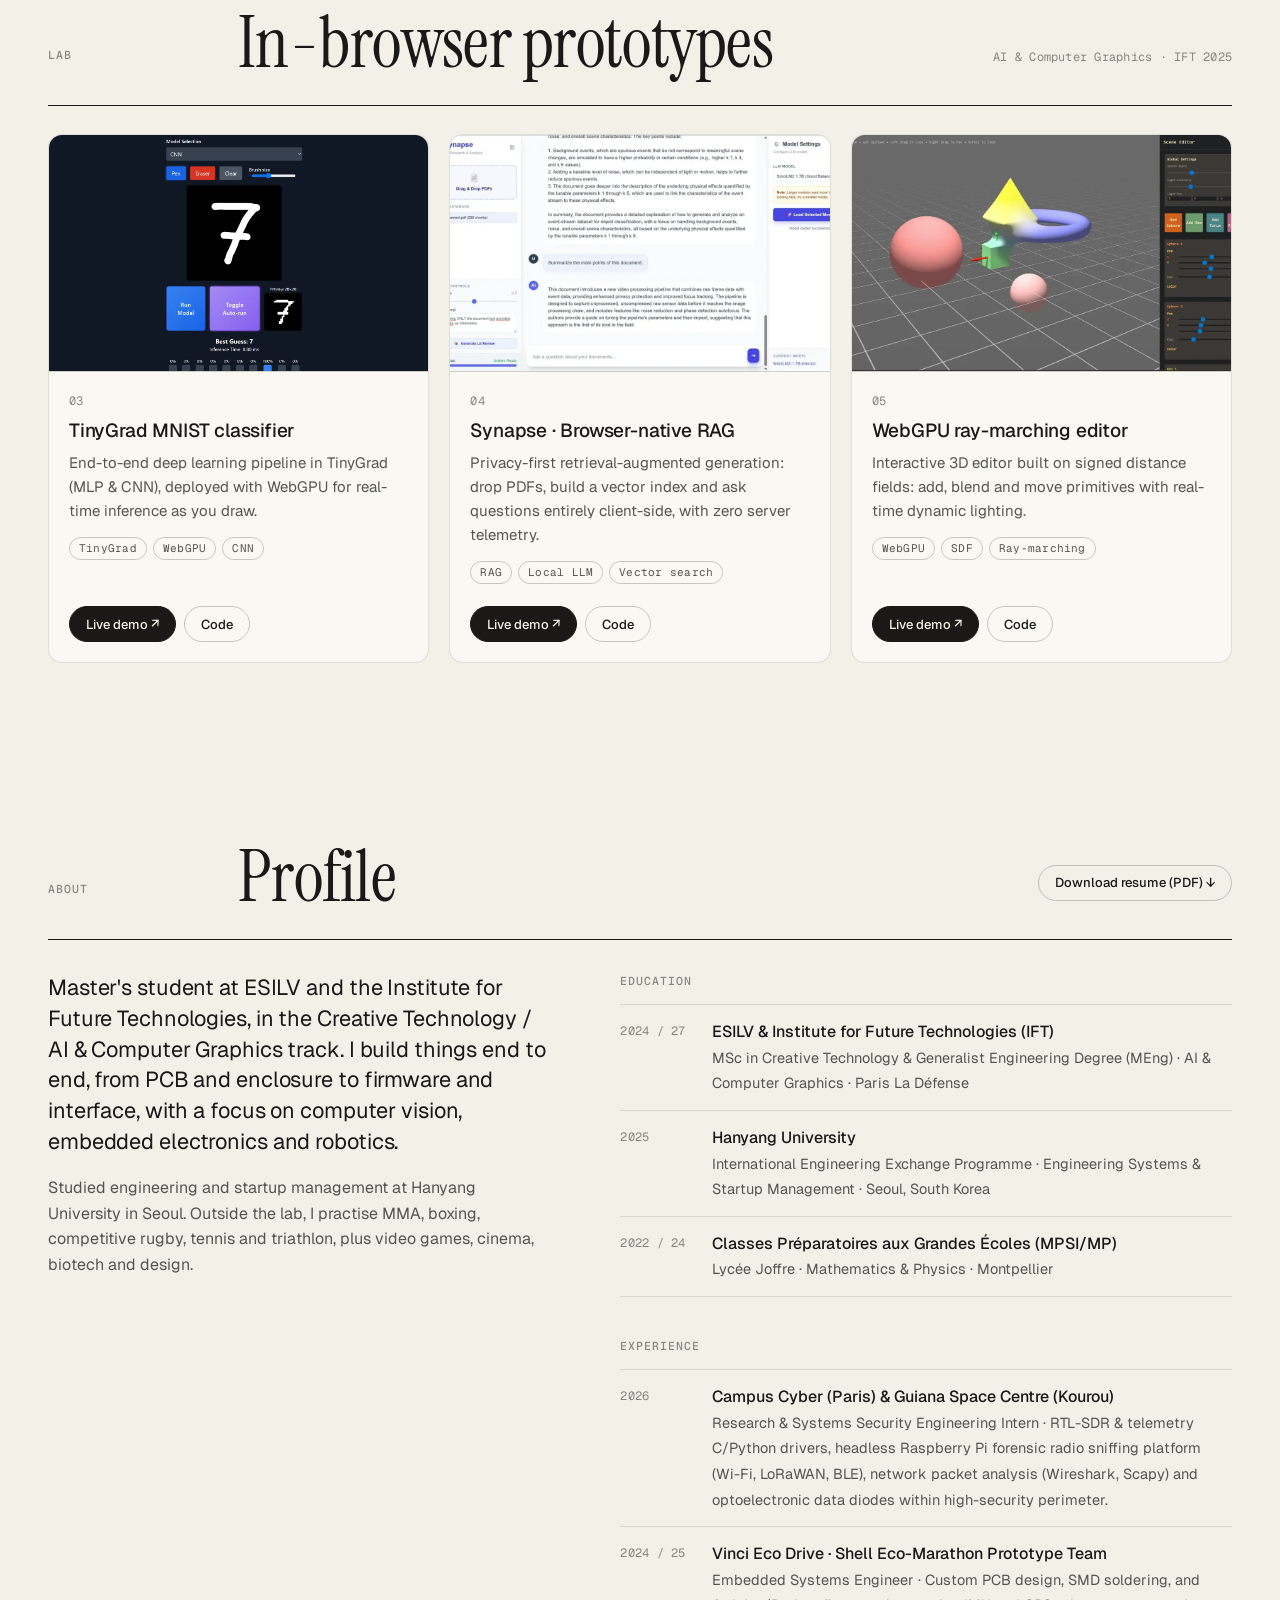
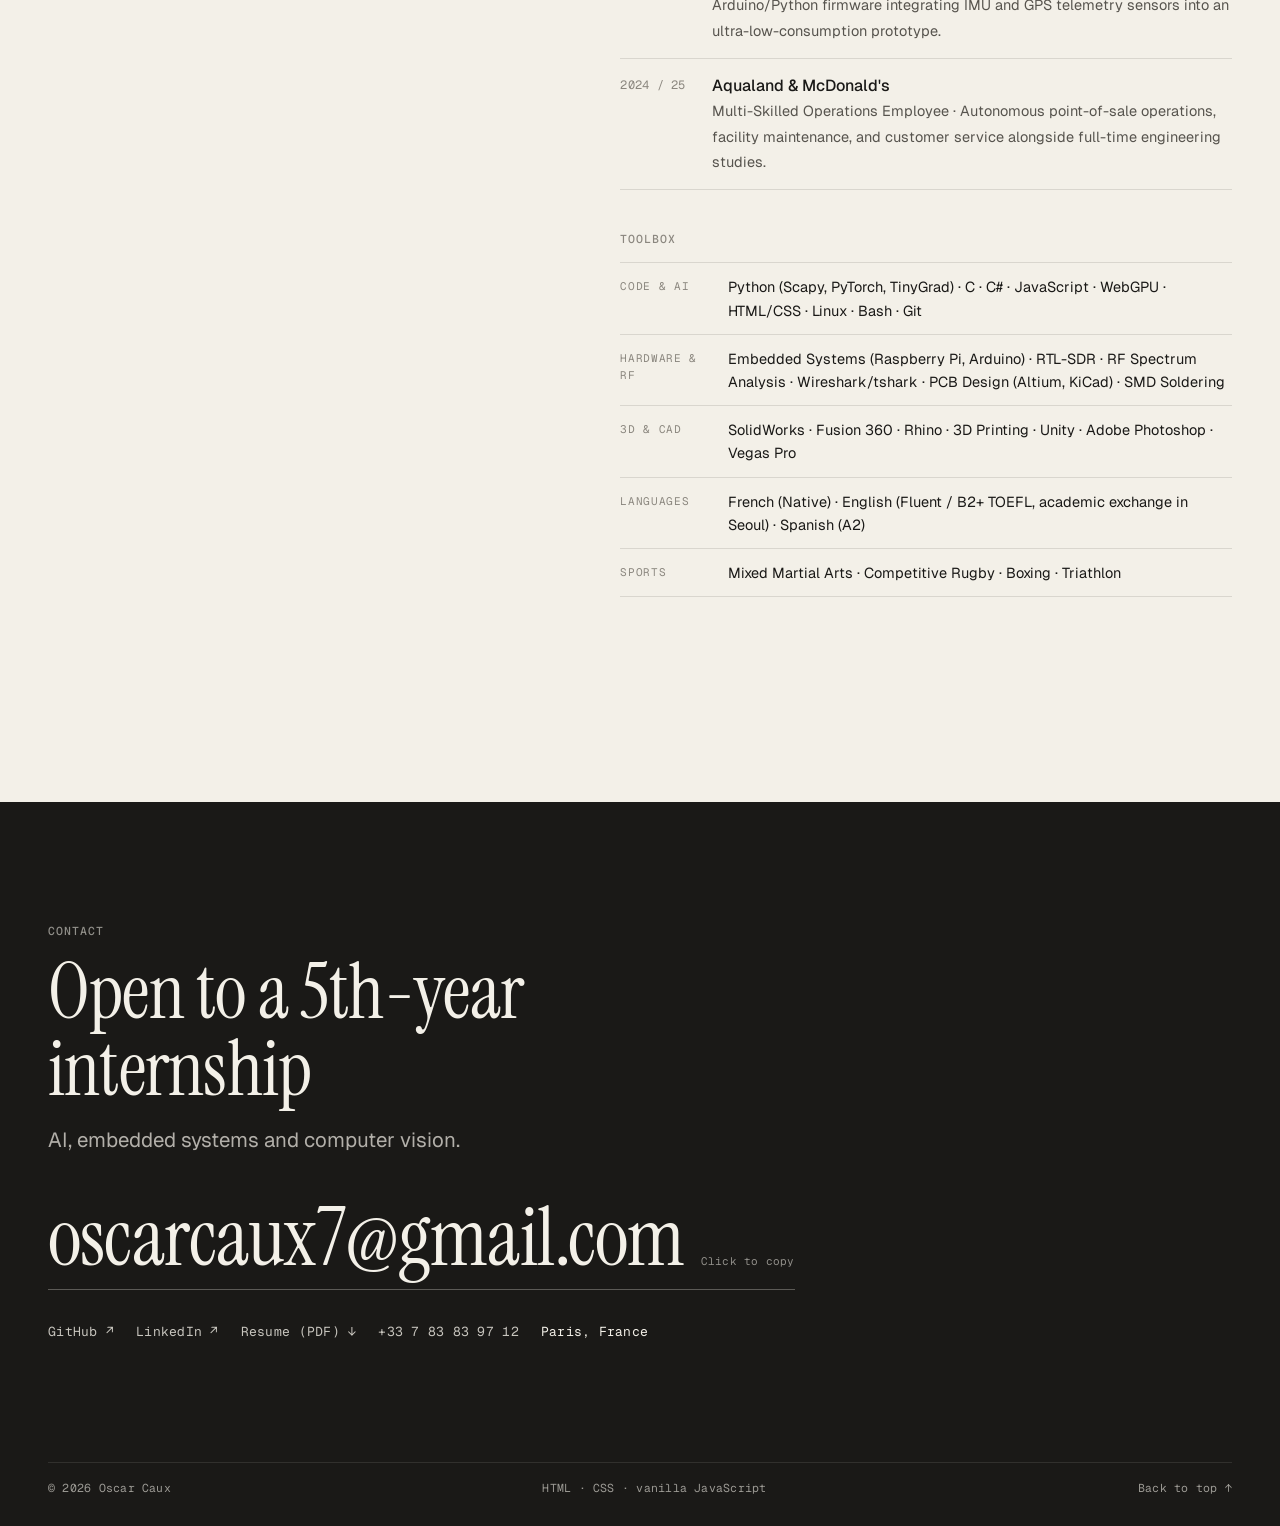
==== commit f49c798c: "Rework project chapters, add French page and internship positioning - Camera T-1 and Raw2Event now s" ====
--- a/index.html
+++ b/index.html
@@ -3,14 +3,16 @@
 <head>
 <meta charset="utf-8">
 <meta name="viewport" content="width=device-width, initial-scale=1">
-<title>Oscar Caux · Creative Technologist</title>
-<meta name="description" content="Oscar Caux · Creative Technologist. Embedded systems, computer vision and tangible HCI. Camera T-1, Raw2Event and browser-native experiments.">
+<title>Oscar Caux · Embedded systems, computer vision and AI</title>
+<meta name="description" content="Oscar Caux, engineering student at ESILV, looking for a 5th-year internship in AI, embedded systems and computer vision. Camera T-1, an event-camera reproduction and browser-native experiments.">
+<link rel="alternate" hreflang="en" href="https://oscarcaux7.github.io/portfolio/">
+<link rel="alternate" hreflang="fr" href="https://oscarcaux7.github.io/portfolio/fr.html">
 <meta name="theme-color" content="#F3F0E8">
 <link rel="icon" href="data:image/svg+xml,%3Csvg xmlns='http://www.w3.org/2000/svg' viewBox='0 0 32 32'%3E%3Crect width='32' height='32' rx='7' fill='%231A1917'/%3E%3Crect x='8' y='8' width='7' height='7' fill='%23D6452B'/%3E%3Crect x='17' y='17' width='7' height='7' fill='%232D5BD0'/%3E%3C/svg%3E">
 <link rel="preconnect" href="https://fonts.googleapis.com">
 <link rel="preconnect" href="https://fonts.gstatic.com" crossorigin>
 <link href="https://fonts.googleapis.com/css2?family=Geist:wght@400;500;600&family=Geist+Mono:wght@400;500&family=Instrument+Serif:ital@0;1&display=swap" rel="stylesheet">
-<link rel="stylesheet" href="style.css">
+<link rel="stylesheet" href="style.css?v=5">
 </head>
 <body>
 
@@ -25,7 +27,8 @@
     <a href="#contact" data-snd>Contact</a>
   </nav>
   <div class="nav-tools">
-    <span class="mono nav-clock" title="Local time in Paris"><span id="clock">--:--</span> PAR</span>
+    <a class="chip" href="fr.html" hreflang="fr" lang="fr" aria-label="Version française" data-snd>FR</a>
+    <span class="mono nav-clock" title="Local time in Paris"><span id="clock">00:00</span> PAR</span>
     <button class="chip" id="sound-toggle" aria-pressed="false" data-snd>
       <span class="bars" aria-hidden="true"><i></i><i></i><i></i></span><span class="label">Sound off</span>
     </button>
@@ -43,7 +46,7 @@
   <canvas id="hero-dvs" aria-hidden="true"></canvas>
   <div class="wrap hero-inner">
     <div class="hero-top mono">
-      <span>Portfolio : 2026</span>
+      <span>Portfolio 2026</span>
       <span>Creative Technologist</span>
       <span>ESILV × Institute for Future Technologies</span>
       <span>Paris · La Défense</span>
@@ -55,13 +58,17 @@
     </h1>
 
     <div class="hero-lede">
-      Final year engineering student at ESILV × Institute for Future Technologies (IFT).
-      Specializing in Embedded Systems, Computer Vision and Tangible HCI.
+      Engineering student at ESILV × Institute for Future Technologies (IFT).
+      Looking for a 5th-year internship in AI, embedded systems and computer vision.
+      <div class="hero-cta">
+        <a class="btn solid" href="#contact" data-snd>Get in touch</a>
+        <a class="btn" href="assets/Oscar_Caux_Resume.pdf" target="_blank" rel="noopener" data-snd>Resume ↓</a>
+      </div>
     </div>
 
     <div class="hero-bottom">
       <ul class="tags">
-        <li>Embedded systems</li><li>Computer vision</li><li>RF &amp; Telemetry</li><li>Tangible HCI</li><li>Prototyping</li>
+        <li>AI &amp; machine learning</li><li>Embedded systems</li><li>Computer vision</li><li>RF &amp; telemetry</li><li>Tangible HCI</li>
       </ul>
       <div class="readout mono" aria-live="off">
         <span class="dot on"></span> ON <span class="dot off"></span> OFF
@@ -90,13 +97,13 @@
       <span class="i-stack mono">Raspberry Pi 4 · Python · PCB</span>
       <span class="i-badge mono">CHI 2026</span>
     </a></li>
-    <li><a href="#r2e" data-snd data-preview="assets/space_time_cube.webp">
+    <li><a href="#r2e" data-snd data-preview="assets/pi-zero-setup.webp">
       <span class="i-num mono">02</span>
-      <span class="i-thumb"><img src="assets/space_time_cube.webp" alt="Raw2Event preview" loading="lazy"></span>
-      <span class="i-title">Raw2Event <em>a 30 € event camera</em></span>
-      <span class="i-tag mono">Research · Vision</span>
-      <span class="i-stack mono">Raspberry Pi 5 · DVS-Voltmeter</span>
-      <span class="i-badge mono ghost">Research</span>
+      <span class="i-thumb"><img src="assets/pi-zero-setup.webp" alt="Raw2Event preview" loading="lazy"></span>
+      <span class="i-title">Raw2Event <em>research paper reproduced on a Pi Zero</em></span>
+      <span class="i-tag mono">Reproduction · Vision</span>
+      <span class="i-stack mono">Raspberry Pi Zero · DVS-Voltmeter</span>
+      <span class="i-badge mono ghost">Reproduction</span>
     </a></li>
     <li><a href="#lab-mnist" data-snd data-preview="assets/mnist_img.webp">
       <span class="i-num mono">03</span>
@@ -126,81 +133,76 @@
   <div class="preview" id="preview" aria-hidden="true"><img alt=""></div>
 </section>
 
-<!-- ============ CHAPTER 01 : CAMERA T-1 ============ -->
+<!-- ============ CHAPTER 01 · CAMERA T-1 ============ -->
 <section id="t1" class="chapter">
   <div class="wrap">
     <div class="chapter-head" data-reveal>
-      <span class="mono kicker">Chapter 01 : Situated Archival Camera</span>
+      <span class="mono kicker">Chapter 01 · Situated archival camera</span>
       <h2 class="display h1">Camera T-1</h2>
-      <p class="sub">A handheld camera retrieving and displaying archival photographs of your exact location in-situ.</p>
+      <p class="sub">A handheld camera that retrieves archival photographs of the exact place where you stand.</p>
     </div>
 
     <dl class="meta-strip mono" data-reveal>
       <div><dt>Type</dt><dd>Tangible interface · Lead project</dd></div>
-      <div><dt>With</dt><dd>Thimothée Darmaillacq</dd></div>
+      <div><dt>With</dt><dd>Timothée Darmaillacq</dd></div>
       <div><dt>Year</dt><dd>2025</dd></div>
       <div><dt>Status</dt><dd><span class="pill">CHI 2026 submission</span></dd></div>
     </dl>
 
-    <div class="chi-callout" data-reveal>
-      <div class="chi-badge mono"><span class="dot on"></span> CHI 2026 Research Paper Submission</div>
-      <p>Research paper submitted to <strong>ACM CHI 2026</strong> (Conference on Human Factors in Computing Systems), the premier international venue for Human-Computer Interaction (HCI). The paper details the physical design of Camera T-1, spatial and temporal dissonance theories, and tangible interaction workflows.</p>
+    <div class="callout" data-reveal>
+      <div class="callout-badge mono"><span class="dot on"></span> Research paper · CHI 2026 submission</div>
+      <p>I co-wrote a research paper about Camera T-1 and submitted it to <strong>ACM CHI 2026</strong> (Conference on Human Factors in Computing Systems), the main international conference in Human-Computer Interaction. The paper describes the physical design of the device, the notions of spatial and temporal dissonance it relies on, and its tangible interaction workflow.</p>
     </div>
   </div>
 
   <figure class="bleed" data-reveal>
-    <div class="parallax"><img src="assets/montage.webp" alt="Camera T-1 held up in front of the Bourse de Commerce in Paris, its screen showing an archival photograph of the same building" width="1600" height="1200"></div>
-    <figcaption class="wrap mono">Fig. 1 : Bourse de Commerce, Paris. The present vantage point in front, historical archive aligned on screen.</figcaption>
+    <div class="parallax"><img src="assets/montage.webp" alt="Camera T-1 held up in front of the Bourse de Commerce in Paris, its screen showing an archival photograph of the same building" width="1400" height="1050"></div>
+    <figcaption class="wrap mono">Fig. 1 · Bourse de Commerce, Paris. The present view in front, the archival photograph of the same spot on screen.</figcaption>
   </figure>
 
   <div class="wrap">
     <div class="grid-2 prose-row">
       <div data-reveal>
         <h3 class="mono kicker">The problem</h3>
-        <p class="lead">We experience places as static backdrops, not as human stories. Archives exist, but they sit detached from the streets they document.</p>
-        <ul class="bullet-list">
-          <li>Places perceived as static backdrops rather than human histories</li>
-          <li>Disconnection between modern pedestrians and past events</li>
-          <li>Lack of contextual empathy for urban environments</li>
-          <li>Historical archives stored away, detached from the physical locations they document</li>
-        </ul>
-      </div>
-      <blockquote class="pull" data-reveal style="--d:.1s">
-        <span class="mono kicker">Research question</span>
-        <p>“Can a tangible device bridge the gap between <em>individual</em> and <em>collective</em> memory?”</p>
-      </blockquote>
-    </div>
-
-    <!-- pipeline -->
-    <figure class="card-fig concept" data-reveal>
+        <p class="lead">Historical photographs are kept in archives, far from the streets they show. On site, nothing connects a passer-by to what happened there before.</p>
+        <p>Camera T-1 brings the archive back to its location. It follows <b>slow technology</b> principles: you walk to the place, frame the scene and turn a physical dial to travel through the years.</p>
+      </div>
+      <div data-reveal style="--d:.1s">
+        <h3 class="mono kicker">Research question</h3>
+        <p class="lead">Can a tangible device bridge the gap between individual and collective memory?</p>
+        <p>The device shows the same viewpoint at two moments in time. The gap between what you see and what the archive shows is what the paper calls <b>spatial and temporal dissonance</b>.</p>
+      </div>
+    </div>
+
+    <div class="pipe-block" data-reveal>
+      <span class="mono kicker">Pipeline · From your position to the archive</span>
+      <div class="pipe pipe-5">
+        <div class="node"><span class="mono n">01</span><b>Locate</b><span>A phone sends its GPS position to the Raspberry Pi over Wi-Fi</span></div>
+        <div class="wire"><i></i></div>
+        <div class="node"><span class="mono n">02</span><b>Choose a year</b><span>Turning the rotary encoder sets the target year</span></div>
+        <div class="wire"><i></i></div>
+        <div class="node"><span class="mono n">03</span><b>Capture</b><span>Pressing the dial while framing the scene sends the request</span></div>
+        <div class="wire"><i></i></div>
+        <div class="node"><span class="mono n">04</span><b>Archive lookup</b><span>A Flask server searches 19k+ geolocated photos for this place and year</span></div>
+        <div class="wire"><i></i></div>
+        <div class="node accent"><span class="mono n">05</span><b>On-site display</b><span>The archival photo appears on screen with its date, author and source</span></div>
+      </div>
+    </div>
+
+    <figure class="card-fig wide" data-reveal>
       <img src="assets/t1-concept.webp" alt="Camera T-1 3D render next to two photographs of the Eiffel Tower from the same viewpoint: Henry Roger, September 1888, during construction, and Nicolai Wolpert, 26 January 2017" width="1400" height="677" loading="lazy">
-      <figcaption class="mono">Fig. 2 : Stand where the original photographer stood. Eiffel Tower in 1888 (Henry Roger) and 2017 (Nicolai Wolpert).</figcaption>
+      <figcaption class="mono">Fig. 2 · Same viewpoint, two dates. Eiffel Tower in 1888 (Henry Roger) and in 2017 (Nicolai Wolpert).</figcaption>
     </figure>
 
-    <div class="pipe-block" data-reveal>
-      <span class="mono kicker">How it works : Processing pipeline</span>
-      <div class="pipe pipe-5">
-        <div class="node"><span class="mono n">01</span><b>When you take a photo</b><span>User frames physical scene and triggers capture</span></div>
-        <div class="wire"><i></i></div>
-        <div class="node"><span class="mono n">02</span><b>Archive lookup</b><span>Query 19k+ geolocated photos by position &amp; heading</span></div>
-        <div class="wire"><i></i></div>
-        <div class="node"><span class="mono n">03</span><b>Raspberry Pi 4 OS</b><span>Python &amp; Tkinter filter metadata &amp; perspective geometry</span></div>
-        <div class="wire"><i></i></div>
-        <div class="node"><span class="mono n">04</span><b>Tangible dials</b><span>Rotary encoders scrub decades &amp; blend past with present</span></div>
-        <div class="wire"><i></i></div>
-        <div class="node accent"><span class="mono n">05</span><b>In-situ overlay</b><span>High-res screen aligns history directly over current view</span></div>
-      </div>
-    </div>
-
     <div class="grid-2 media-row" data-reveal>
-      <div class="t1-gallery">
+      <div class="gallery square">
         <figure class="card-fig">
-          <img src="assets/t1-demo.webp" alt="Animated Camera T-1 interface graphic" width="422" height="422" loading="lazy">
-          <figcaption class="mono">Fig. 3 : On-device interface animation &amp; timeline scrubbing.</figcaption>
+          <img src="assets/t1-demo.webp" alt="Animated Camera T-1 interface graphic" width="360" height="360" loading="lazy">
+          <figcaption class="mono">Fig. 3 · On-device interface and year selection.</figcaption>
         </figure>
         <figure class="card-fig">
-          <img src="assets/appareil.webp" alt="The white 3D-printed Camera T-1 enclosure held in one hand" width="1400" height="1400" loading="lazy">
-          <figcaption class="mono">Fig. 4 : Custom 3D-printed enclosure with tactile rotary controls.</figcaption>
+          <img src="assets/appareil.webp" alt="The white 3D-printed Camera T-1 enclosure held in one hand" width="1000" height="1000" loading="lazy">
+          <figcaption class="mono">Fig. 4 · 3D-printed enclosure with rotary controls.</figcaption>
         </figure>
       </div>
       <div class="specs">
@@ -218,30 +220,35 @@
       </div>
     </div>
 
-    <div class="next-project-row" data-reveal>
-      <a href="#r2e" class="btn solid next-project-btn" data-snd>
-        <span>Next Project : Raw2Event</span>
+    <div class="next-row" data-reveal>
+      <a href="#r2e" class="btn solid next-btn" data-snd>
+        <span class="next-kicker">Next project</span><span>Raw2Event</span>
         <svg viewBox="0 0 16 16" width="14" height="14" aria-hidden="true"><path d="M8 2v10m0 0l4-4m-4 4L4 8" fill="none" stroke="currentColor" stroke-width="2"/></svg>
       </a>
     </div>
   </div>
 </section>
 
-<!-- ============ CHAPTER 02 : RAW2EVENT ============ -->
+<!-- ============ CHAPTER 02 · RAW2EVENT ============ -->
 <section id="r2e" class="chapter">
   <div class="wrap">
     <div class="chapter-head" data-reveal>
-      <span class="mono kicker">Chapter 02 : Neuromorphic Vision</span>
+      <span class="mono kicker">Chapter 02 · Reproduction of a research paper</span>
       <h2 class="display h1">Raw2Event</h2>
-      <p class="sub">Real-time neuromorphic event camera conversion on Raspberry Pi 5 using raw sensor frames and ISP bypass.</p>
+      <p class="sub">My reproduction, on a Raspberry Pi Zero, of a paper that turns a standard camera into an event camera.</p>
     </div>
 
     <dl class="meta-strip mono" data-reveal>
-      <div><dt>Type</dt><dd>Applied Research · Computer Vision</dd></div>
-      <div><dt>Author</dt><dd>Oscar Caux</dd></div>
+      <div><dt>Type</dt><dd>Reproduction · Computer vision</dd></div>
+      <div><dt>Original paper</dt><dd>Ning, Lin, Iyengar, Vandewalle · KU Leuven</dd></div>
       <div><dt>Year</dt><dd>2025</dd></div>
       <div><dt>Status</dt><dd><span class="pill pill-off">Working prototype</span></dd></div>
     </dl>
+
+    <div class="callout" data-reveal>
+      <div class="callout-badge mono"><span class="dot off"></span> Reproduction · not my own research</div>
+      <p>Raw2Event is a research paper by Z. Ning, E. Lin, S. R. Iyengar and P. Vandewalle (KU Leuven). I did not invent the method. I reproduced it on a <strong>Raspberry Pi Zero</strong> with a Camera Module 3, and I built the interactive simulation below to show why event cameras matter.</p>
+    </div>
 
     <div class="stats" data-reveal>
       <div class="stat"><span class="mono kicker">Commercial event camera</span><b class="display strike"><span data-count="4000">4000</span> €+</b></div>
@@ -254,9 +261,9 @@
     <div class="lab-demo road-demo" data-reveal id="road-demo">
       <div class="demo-top">
         <div>
-          <span class="mono kicker">Interactive Simulation : Obstacle Detection Delay</span>
-          <h3 class="display h3">Why event cameras save lives : Instant reaction</h3>
-          <p class="demo-copy">Two identical vehicles traveling side by side with identical braking systems. A child steps out from behind a parked van. Notice how much earlier the event camera detects the motion :</p>
+          <span class="mono kicker">Interactive simulation · Detection delay · built for this page</span>
+          <h3 class="display h3">The event camera detects the child first</h3>
+          <p class="demo-copy">Two identical cars, same speed, same brakes. A child steps out from behind a parked van. Only the sensor differs: the event camera reacts to the first pixel that changes, while the frame camera has to wait for its next frames.</p>
         </div>
         <div class="road-actions mono">
           <div class="seg" role="radiogroup" aria-label="Car speed">
@@ -272,123 +279,143 @@
         </div>
       </div>
 
-      <!-- Verdict Banner highlighting the difference -->
-      <div class="detection-banner mono">
-        <div class="det-item event-lead">
-          <span class="dot on"></span>
-          <div><b>Event Camera :</b> Instant trigger (+10 ms) · Asynchronous pixel change detection avoids collision</div>
-        </div>
-        <div class="det-item frame-lag">
-          <span class="dot off"></span>
-          <div><b>Standard Frame Camera :</b> Heavy delay (+100 ms to +160 ms) · Waiting for next frame capture &amp; readout</div>
-        </div>
+      <!-- live scoreboard: who detects the child, and when -->
+      <div class="stats road-score" aria-live="polite">
+        <div class="stat"><span class="mono kicker"><i class="sw event"></i>Event camera detects at</span><b class="display accent" data-score="event">…</b><span class="mono muted small">first pixel change</span></div>
+        <div class="stat"><span class="mono kicker"><i class="sw frame"></i>Frame camera detects at</span><b class="display late" data-score="frame">…</b><span class="mono muted small">next capture, 2 sharp frames, inference</span></div>
+        <div class="stat"><span class="mono kicker">Event camera lead</span><b class="display" data-score="lead">…</b><span class="mono muted small" data-score="lead-m">distance driven before the frame camera reacts</span></div>
+      </div>
+
+      <div class="road-transport mono">
+        <button class="btn" id="road-pause" aria-pressed="false" data-snd>Pause</button>
+        <div class="seg" role="radiogroup" aria-label="Playback speed">
+          <button data-rate="0.1" data-snd>0.1×</button>
+          <button data-rate="0.3" aria-selected="true" data-snd>0.3×</button>
+          <button data-rate="1" data-snd>1×</button>
+        </div>
+        <input type="range" id="road-scrub" min="0" max="1000" value="0" aria-label="Time in the scenario">
+        <span class="road-clock" id="road-clock" aria-live="off">…</span>
       </div>
 
       <div class="road-lanes">
+        <div class="road-lane" data-lane="event">
+          <div class="lane-head mono">
+            <span><i class="sw event"></i>Event camera · asynchronous pixel events</span>
+            <span class="lane-result" data-result>…</span>
+          </div>
+          <canvas class="road-cv" aria-label="Top-down view: car with event camera approaching a child crossing"></canvas>
+          <div class="lane-tl mono" data-tl></div>
+        </div>
         <div class="road-lane" data-lane="frame">
           <div class="lane-head mono">
-            <span><i class="sw frame"></i>Standard frame camera · <b class="fps-v">30</b> fps</span>
-            <span class="lane-det-badge" data-det-badge>Waiting for obstacle...</span>
-            <span class="lane-result" data-result>...</span>
+            <span><i class="sw frame"></i>Frame camera · <b class="fps-v">30</b> fps</span>
+            <span class="lane-result" data-result>…</span>
           </div>
           <canvas class="road-cv" aria-label="Top-down view: car with frame-based camera approaching a child crossing"></canvas>
           <div class="lane-tl mono" data-tl></div>
         </div>
-        <div class="road-lane" data-lane="event">
-          <div class="lane-head mono">
-            <span><i class="sw event"></i>Neuromorphic event camera · async microsecond events</span>
-            <span class="lane-det-badge good" data-det-badge>Waiting for obstacle...</span>
-            <span class="lane-result" data-result>...</span>
-          </div>
-          <canvas class="road-cv" aria-label="Top-down view: car with event camera approaching a child crossing"></canvas>
-          <div class="lane-tl mono" data-tl></div>
-        </div>
-      </div>
-
-      <div class="road-verdict-summary" id="road-verdict-summary" aria-live="polite"></div>
-
-      <p class="mono muted small road-note">Illustrative model, shown at 0.3× speed. Obstacle appears 15 m ahead · frame path: next capture + 2 sharp frames + 50 ms inference · event path: ≈10 ms · then 100 ms actuation and 7.5 m/s² braking for both. Frame timing is randomized on each replay.</p>
+      </div>
+
+      <div class="road-verdict" id="road-verdict" aria-live="polite"></div>
+
+      <p class="mono muted small road-note">Illustrative model. Drag the time bar to step through it. The child appears 15 m ahead · frame path: next capture + 2 sharp frames + 50 ms inference · event path: ≈10 ms · then 100 ms actuation and 7.5 m/s² braking for both. Frame timing is randomized on each replay.</p>
 
       <div class="ref-video">
-        <a class="yt small-yt" href="https://www.youtube.com/watch?v=cIrf4mpPXOw" target="_blank" rel="noopener" data-id="cIrf4mpPXOw" data-title="Rocket launch from a Neuromorphic Camera : Events vs. Frames" data-snd aria-label="Play the video “Rocket launch from a Neuromorphic Camera : Events vs. Frames”">
+        <a class="yt small-yt" href="https://www.youtube.com/watch?v=cIrf4mpPXOw" target="_blank" rel="noopener" data-id="cIrf4mpPXOw" data-title="Rocket launch from a Neuromorphic Camera: Events vs. Frames" data-snd aria-label="Play the video “Rocket launch from a Neuromorphic Camera: Events vs. Frames”">
           <img src="https://i.ytimg.com/vi/cIrf4mpPXOw/hqdefault.jpg" alt="" loading="lazy">
           <span class="play"><svg viewBox="0 0 24 24" width="18" height="18" aria-hidden="true"><path d="M8 5v14l11-7z" fill="currentColor"/></svg></span>
         </a>
         <div>
-          <span class="mono kicker">In the real world</span>
+          <span class="mono kicker">Real footage</span>
           <p>The same rocket launch recorded by a frame camera and by an event camera, side by side.</p>
-          <p class="mono muted small">Video : International Centre for Neuromorphic Systems, Western Sydney University.</p>
+          <p class="mono muted small">Video · International Centre for Neuromorphic Systems, Western Sydney University.</p>
         </div>
       </div>
     </div>
 
     <div class="grid-2 prose-row">
       <div data-reveal>
-        <h3 class="mono kicker">The idea</h3>
-        <p class="lead">Event cameras capture independent, asynchronous pixel changes with microsecond timestamps : no motion blur, no redundant frames.</p>
-        <p>They matter for medtech, autonomous driving, drones and AR/VR. But commercial sensors remain expensive, low-resolution and lack autofocus. Raw2Event reads <b>raw Bayer frames</b> straight from a Raspberry Pi Camera Module 3, <b>bypasses the ISP</b>, and converts them to events with the DVS-Voltmeter model, implemented in vectorized NumPy so it runs directly on the Pi.</p>
+        <h3 class="mono kicker">The problem</h3>
+        <p class="lead">Event cameras record independent pixel changes with microsecond timestamps, so there is no motion blur and no redundant frame. Commercial sensors remain expensive, low resolution and without autofocus.</p>
+        <p>The paper reads <b>raw Bayer frames</b> straight from a Raspberry Pi Camera Module 3, <b>bypasses the ISP</b>, and converts them to events with the DVS-Voltmeter model, implemented in vectorized NumPy so it runs directly on the Pi. I reproduced this pipeline on a Raspberry Pi Zero.</p>
       </div>
       <div data-reveal style="--d:.1s">
         <h3 class="mono kicker">The output</h3>
-        <p class="lead">Space-time cubes in <code>.aedat4</code> format : every event is stored as <code>e = (x, y, t, p)</code>.</p>
-        <p>Lightweight, microsecond-precise and without temporal redundancy. The code is open source and the noise and contrast thresholds are fully configurable, offering an accessible entry point into neuromorphic vision research.</p>
+        <p class="lead">Space-time cubes in <code>.aedat4</code> format, where every event is stored as <code>e = (x, y, t, p)</code>.</p>
+        <p>The original code is open source and the noise and contrast thresholds are configurable, which makes it a low-cost entry point into neuromorphic vision research for medtech, autonomous driving, drones and AR/VR.</p>
       </div>
     </div>
 
     <div class="pipe-block" data-reveal>
-      <span class="mono kicker">Pipeline : Frame to event stream</span>
+      <span class="mono kicker">The paper’s pipeline · In plain words</span>
+      <p class="pipe-intro">A normal camera sends whole pictures at fixed times. An event camera sends no pictures: each pixel watches its own brightness and speaks up only when it changes. Raw2Event imitates that in software, starting from the raw frames of an ordinary camera.</p>
       <div class="pipe">
-        <div class="node"><span class="mono n">01</span><b>Raw Bayer</b><span>RPi Cam 3 · IMX708 sensor</span></div>
-        <div class="wire"><i></i></div>
-        <div class="node struck"><span class="mono n">02</span><b>ISP</b><span>Bypassed : no tone map, no denoise lag</span></div>
-        <div class="wire"><i></i></div>
-        <div class="node"><span class="mono n">03</span><b>DVS-Voltmeter</b><span>NumPy model running on Raspberry Pi 5</span></div>
-        <div class="wire"><i></i></div>
-        <div class="node accent"><span class="mono n">04</span><b>.aedat4</b><span>(x, y, t, p) event stream</span></div>
-      </div>
-    </div>
-
-    <div class="r2e-gallery" data-reveal>
-      <figure class="card-fig">
-        <img src="assets/raw2event.webp" alt="Test rig: a DAVIS346 event camera in a 3D-printed mount above a Raspberry Pi Camera Module 3" width="958" height="788" loading="lazy">
-        <figcaption class="mono">Fig. 5 : Calibration rig : DAVIS346 reference camera positioned above Raspberry Pi Cam Module 3.</figcaption>
-      </figure>
-      <figure class="card-fig">
-        <img src="assets/pi-zero-setup.webp" alt="Raspberry Pi Zero connected to a Raspberry Pi Camera Module 3 by a ribbon cable" width="760" height="730" loading="lazy">
-        <figcaption class="mono">Fig. 6 : Embedded setup : Raspberry Pi Zero connected to Camera Module 3.</figcaption>
-      </figure>
-    </div>
-
-    <div class="r2e-media-row" data-reveal>
-      <div class="video">
-        <a class="yt" href="https://www.youtube.com/watch?v=aEC-xKLxYVY" target="_blank" rel="noopener" data-id="aEC-xKLxYVY" data-title="Ma vision neuromorphique : Oscar Caux" data-snd aria-label="Play the video “Ma vision neuromorphique”">
+        <div class="node"><span class="mono n">01</span><b>Raw frames</b><span>The sensor’s untouched measurements, read before any image processing</span></div>
+        <div class="wire"><i></i></div>
+        <div class="node struck"><span class="mono n">02</span><b>ISP</b><span>Skipped. This image processor would smooth away the small brightness changes we need</span></div>
+        <div class="wire"><i></i></div>
+        <div class="node"><span class="mono n">03</span><b>DVS-Voltmeter</b><span>Decides, pixel by pixel, when a real event camera would have fired. See the demo below</span></div>
+        <div class="wire"><i></i></div>
+        <div class="node accent"><span class="mono n">04</span><b>Events</b><span>A list of events, each with a position, a time and a sign: (x, y, t, p), saved as .aedat4</span></div>
+      </div>
+    </div>
+
+    <div class="lab-demo px-demo" data-reveal id="pixel-demo">
+      <div class="demo-top">
+        <div>
+          <span class="mono kicker">Step 03 up close · One pixel · built for this page</span>
+          <h3 class="display h3">When does a pixel fire an event?</h3>
+          <p class="demo-copy">The curve is the brightness of one pixel, sampled at every camera frame. The pixel remembers the level of its last event. When the brightness moves further than the threshold away from that memory, it fires an event and updates its memory. Lower the threshold and even small flicker fires events.</p>
+        </div>
+        <label class="px-range mono">Threshold <input type="range" id="px-c" min="1" max="8" value="3" aria-describedby="px-c-v"> <b id="px-c-v">0.15</b></label>
+      </div>
+      <canvas class="px-cv" id="px-cv" aria-label="Brightness of one pixel over time, its memory level, the threshold band and the ON and OFF events it fires"></canvas>
+      <div class="steps3">
+        <div class="node"><span class="mono n">01</span><b>Remember</b><span>The pixel keeps the brightness of its last event.</span></div>
+        <div class="node"><span class="mono n">02</span><b>Compare</b><span>At each new frame, the new brightness is compared with that memory.</span></div>
+        <div class="node"><span class="mono n">03</span><b>Fire</b><span>A change bigger than the threshold writes an ON (brighter) or OFF (darker) event with its time, then the memory moves.</span></div>
+      </div>
+    </div>
+
+    <figure class="card-fig wide" data-reveal>
+      <img src="assets/space_time_cube.webp" alt="Space-time cube of an .aedat4 recording, followed by seven 30 ms time slices showing red ON and blue OFF events" width="1800" height="1012" loading="lazy">
+      <figcaption class="mono">Fig. 5 · From the paper. Space-time cube of an .aedat4 recording, sliced into 30 ms windows. Red: ON events · Blue: OFF events.</figcaption>
+    </figure>
+
+    <div class="grid-2 media-row" data-reveal>
+      <div class="gallery">
+        <figure class="card-fig">
+          <img src="assets/raw2event.webp" alt="Test rig: a DAVIS346 event camera in a 3D-printed mount above a Raspberry Pi Camera Module 3" width="958" height="788" loading="lazy">
+          <figcaption class="mono">Fig. 6 · From the paper. Calibration rig, with the DAVIS346 reference camera above the Camera Module 3.</figcaption>
+        </figure>
+        <figure class="card-fig">
+          <img src="assets/pi-zero-setup.webp" alt="Raspberry Pi Zero connected to a Raspberry Pi Camera Module 3 by a ribbon cable" width="760" height="730" loading="lazy">
+          <figcaption class="mono">Fig. 7 · My setup. Raspberry Pi Zero and Camera Module 3.</figcaption>
+        </figure>
+        <a class="yt span-2" href="https://www.youtube.com/watch?v=aEC-xKLxYVY" target="_blank" rel="noopener" data-id="aEC-xKLxYVY" data-title="Ma vision neuromorphique, Oscar Caux" data-snd aria-label="Play the video “Ma vision neuromorphique”">
           <img src="https://i.ytimg.com/vi/aEC-xKLxYVY/hqdefault.jpg" alt="" loading="lazy">
           <span class="play"><svg viewBox="0 0 24 24" width="22" height="22" aria-hidden="true"><path d="M8 5v14l11-7z" fill="currentColor"/></svg></span>
-          <span class="mono yt-label">“Ma vision neuromorphique” : Video demonstration</span>
+          <span class="mono yt-label">Video demonstration · “Ma vision neuromorphique”</span>
         </a>
       </div>
-      <div class="specs compact">
+      <div class="specs">
         <span class="mono kicker">Specifications</span>
         <table>
-          <tr><th>Platform</th><td>Raspberry Pi 5 / Pi Zero</td></tr>
+          <tr><th>Platform</th><td>Raspberry Pi Zero</td></tr>
+          <tr><th>My part</th><td>Reproduction on the Pi Zero · interactive simulation on this page</td></tr>
           <tr><th>Sensor</th><td>RPi Camera Module 3 (IMX708)</td></tr>
           <tr><th>Model</th><td>DVS-Voltmeter · ISP bypass</td></tr>
+          <tr><th>Software</th><td>Python · vectorized NumPy</td></tr>
           <tr><th>Output</th><td>.aedat4 space-time cube (x, y, t, p)</td></tr>
+          <tr><th>Reference</th><td>Z. Ning, E. Lin, S. R. Iyengar, P. Vandewalle, “Raw2Event: Converting Raw Frame Camera into Event Camera”, KU Leuven</td></tr>
         </table>
         <a class="btn" href="https://www.youtube.com/watch?v=aEC-xKLxYVY" target="_blank" rel="noopener" data-snd>Watch on YouTube <span aria-hidden="true">↗</span></a>
       </div>
     </div>
 
-    <figure class="card-fig wide" data-reveal>
-      <img src="assets/space_time_cube.webp" alt="Space-time cube of an .aedat4 recording, followed by seven 30 ms time slices showing red ON and blue OFF events" width="2400" height="1350" loading="lazy">
-      <figcaption class="mono">Fig. 7 : Space-time cube of .aedat4 recording sliced into 30 ms windows. Red : ON events · Blue : OFF events.</figcaption>
-    </figure>
-
-    <p class="mono muted small ref">Reference : Z. Ning, E. Lin, S. R. Iyengar, P. Vandewalle, “Raw2Event: Converting Raw Frame Camera into Event Camera”, KU Leuven.</p>
-
-    <div class="next-project-row" data-reveal>
-      <a href="#lab" class="btn solid next-project-btn" data-snd>
-        <span>Next Section : In-Browser Lab Experiments</span>
+    <div class="next-row" data-reveal>
+      <a href="#lab" class="btn solid next-btn" data-snd>
+        <span class="next-kicker">Next section</span><span>In-browser prototypes</span>
         <svg viewBox="0 0 16 16" width="14" height="14" aria-hidden="true"><path d="M8 2v10m0 0l4-4m-4 4L4 8" fill="none" stroke="currentColor" stroke-width="2"/></svg>
       </a>
     </div>
@@ -408,7 +435,7 @@
       <div class="lab-img"><img src="assets/mnist_img.webp" alt="TinyGrad MNIST interface recognising a hand-drawn 7 with 100% confidence in 8.8 ms" width="1400" height="996" loading="lazy"></div>
       <div class="lab-body">
         <span class="mono n">03</span>
-        <h3>TinyGrad MNIST Classifier</h3>
+        <h3>TinyGrad MNIST classifier</h3>
         <p>End-to-end deep learning pipeline in TinyGrad (MLP &amp; CNN), deployed with WebGPU for real-time inference as you draw.</p>
         <ul class="chips mono"><li>TinyGrad</li><li>WebGPU</li><li>CNN</li></ul>
         <div class="links">
@@ -422,8 +449,8 @@
       <div class="lab-img"><img src="assets/synapse.webp" alt="Synapse interface: local RAG chat summarising a PDF, with model settings panel" width="1600" height="886" loading="lazy"></div>
       <div class="lab-body">
         <span class="mono n">04</span>
-        <h3>Synapse : Browser-Native RAG</h3>
-        <p>Privacy-first retrieval-augmented generation : drop PDFs, build a vector index and ask questions entirely client-side, with zero server telemetry.</p>
+        <h3>Synapse · Browser-native RAG</h3>
+        <p>Privacy-first retrieval-augmented generation: drop PDFs, build a vector index and ask questions entirely client-side, with zero server telemetry.</p>
         <ul class="chips mono"><li>RAG</li><li>Local LLM</li><li>Vector search</li></ul>
         <div class="links">
           <a href="https://oscarcaux7.github.io/Browser-Native-Multi-Document-RAG-Engine-for-Systematic-Review/" target="_blank" rel="noopener" class="btn solid" data-snd>Live demo ↗</a>
@@ -436,8 +463,8 @@
       <div class="lab-img"><img src="assets/scene2.webp" alt="WebGPU ray-marching scene editor with blended SDF sphere, box, torus and pyramid" width="1600" height="889" loading="lazy"></div>
       <div class="lab-body">
         <span class="mono n">05</span>
-        <h3>WebGPU Ray-Marching Editor</h3>
-        <p>Interactive 3D editor built on signed distance fields : add, blend and move primitives with real-time dynamic lighting.</p>
+        <h3>WebGPU ray-marching editor</h3>
+        <p>Interactive 3D editor built on signed distance fields: add, blend and move primitives with real-time dynamic lighting.</p>
         <ul class="chips mono"><li>WebGPU</li><li>SDF</li><li>Ray-marching</li></ul>
         <div class="links">
           <a href="https://oscarcaux7.github.io/WebGPU-Project-Interactive-Ray-Marching-Scene-Editor/" target="_blank" rel="noopener" class="btn solid" data-snd>Live demo ↗</a>
@@ -452,14 +479,14 @@
 <section id="about" class="section wrap">
   <div class="section-head">
     <span class="mono kicker">About</span>
-    <h2 class="display h2">Creative Technologist &amp; Embedded Systems Engineer</h2>
-    <a class="btn" href="assets/Oscar_Caux_Resume.pdf" target="_blank" rel="noopener" data-snd>Download Resume (PDF) ↓</a>
+    <h2 class="display h2">Profile</h2>
+    <a class="btn" href="assets/Oscar_Caux_Resume.pdf" target="_blank" rel="noopener" data-snd>Download resume (PDF) ↓</a>
   </div>
 
   <div class="about">
     <div class="about-intro" data-reveal>
-      <p class="lead">Master's student at ESILV and the Institute for Future Technologies, in the Creative Technology / AI &amp; Computer Graphics track. I build things end to end : PCB, enclosure, firmware, interface; specializing in computer vision, embedded electronics and robotics.</p>
-      <p>Studied engineering and startup management at Hanyang University in Seoul. Outside the lab: MMA, boxing, competitive rugby, tennis and triathlon, plus video games, cinema, biotech and design.</p>
+      <p class="lead">Master's student at ESILV and the Institute for Future Technologies, in the Creative Technology / AI &amp; Computer Graphics track. I build things end to end, from PCB and enclosure to firmware and interface, with a focus on computer vision, embedded electronics and robotics.</p>
+      <p>Studied engineering and startup management at Hanyang University in Seoul. Outside the lab, I practise MMA, boxing, competitive rugby, tennis and triathlon, plus video games, cinema, biotech and design.</p>
     </div>
 
     <div class="cv" data-reveal style="--d:.08s">
@@ -490,7 +517,7 @@
         </ul>
       </div>
       <div class="cv-block">
-        <h3 class="mono kicker">Engineering &amp; Professional Experience</h3>
+        <h3 class="mono kicker">Experience</h3>
         <ul class="rows">
           <li>
             <span class="mono y">2026</span>
@@ -533,7 +560,8 @@
 <footer id="contact" class="contact">
   <div class="wrap">
     <span class="mono kicker">Contact</span>
-    <p class="display contact-line">Contact &amp; Collaborations</p>
+    <p class="display contact-line">Open to a 5th-year internship</p>
+    <p class="contact-sub">AI, embedded systems and computer vision.</p>
     <button class="email display" id="email" data-email="oscarcaux7@gmail.com" data-snd>
       oscarcaux7@gmail.com
       <span class="mono copy-hint">Click to copy</span>
@@ -547,7 +575,7 @@
     </div>
     <div class="foot mono">
       <span>© 2026 Oscar Caux</span>
-      <span>Hand-built · simulated events live in browser</span>
+      <span>HTML · CSS · vanilla JavaScript</span>
       <a href="#top" data-snd>Back to top ↑</a>
     </div>
   </div>
@@ -556,7 +584,7 @@
 <!-- Floating Next Navigation -->
 <nav class="floating-nav" id="floating-nav" aria-label="Jump to next section">
   <button class="floating-next-btn" id="floating-next-btn" data-snd title="Go to next section">
-    <span class="floating-text">Next : <strong id="floating-next-label">Camera T-1</strong></span>
+    <span class="floating-text"><span class="next-kicker">Next</span><strong id="floating-next-label">Camera T-1</strong></span>
     <span class="floating-icon" aria-hidden="true">
       <svg viewBox="0 0 16 16" width="14" height="14"><path d="M8 2v10m0 0l4-4m-4 4L4 8" fill="none" stroke="currentColor" stroke-width="2"/></svg>
     </span>
@@ -566,6 +594,6 @@
 </main>
 
 <div class="toast mono" id="toast" role="status"></div>
-<script src="main.js"></script>
+<script src="main.js?v=6"></script>
 </body>
 </html>
--- a/style.css
+++ b/style.css
@@ -20,6 +20,9 @@
   --gutter: clamp(16px, 4vw, 48px);
   --max: 1320px;
   --ease: cubic-bezier(.2, .7, .1, 1);
+  --r: 10px;
+  --r-lg: 14px;
+  --block: clamp(56px, 8vw, 100px);
   color-scheme: light;
 }
 @media (prefers-color-scheme: dark) {
@@ -99,7 +102,8 @@
   transition: background .2s, border-color .2s;
 }
 .chip:hover { background: var(--bg-2); }
-.chip.icon { width: 30px; padding: 0; justify-content: center; }
+a.chip { text-decoration: none; }
+.chip, .nav-clock { white-space: nowrap; }
 .bars { display: inline-flex; align-items: flex-end; gap: 2px; height: 10px; }
 .bars i { width: 2px; height: 3px; background: currentColor; border-radius: 1px; transition: height .2s; }
 #sound-toggle[aria-pressed="true"] .bars i { animation: eq .9s ease-in-out infinite; }
@@ -120,6 +124,7 @@
 .hero-title .line:nth-child(2) > span { animation-delay: .12s; }
 @keyframes rise { to { transform: none; } }
 .hero-lede { max-width: 38ch; font-size: clamp(18px, 1.7vw, 23px); line-height: 1.4; color: var(--ink); margin: 5vh 0 0 auto; letter-spacing: -.01em; opacity: 0; animation: fade 1s .6s var(--ease) forwards; background: color-mix(in srgb, var(--bg) 88%, transparent); backdrop-filter: blur(12px); -webkit-backdrop-filter: blur(12px); padding: 18px 22px; border-radius: 12px; border: 1px solid var(--line-2); box-shadow: 0 4px 20px rgba(0, 0, 0, .04); }
+.hero-cta { display: flex; flex-wrap: wrap; gap: 8px; margin-top: 16px; }
 .hero-lede em { font-family: var(--serif); font-size: 1.12em; }
 @keyframes fade { from { opacity: 0; transform: translateY(12px); } to { opacity: 1; transform: none; } }
 .hero-bottom { display: flex; justify-content: space-between; align-items: flex-end; gap: 20px; flex-wrap: wrap; margin-top: 5vh; border-top: 1px solid var(--line); padding-top: 14px; opacity: 0; animation: fade 1s .8s var(--ease) forwards; }
@@ -184,31 +189,10 @@
 .pill { display: inline-block; padding: 2px 8px; border-radius: 99px; background: var(--on); color: #fff; font-size: 11px; }
 .pill.pill-off { background: var(--off); }
 
-.chi-callout {
-  margin: 18px 0 28px;
-  padding: 16px 20px;
-  border-radius: 10px;
-  border: 1px solid color-mix(in srgb, var(--on) 35%, var(--line));
-  background: color-mix(in srgb, var(--on) 7%, var(--card));
-  display: grid;
-  gap: 6px;
-}
-.chi-badge {
-  font-size: 11px;
-  font-weight: 600;
-  text-transform: uppercase;
-  letter-spacing: .08em;
-  color: var(--on);
-  display: inline-flex;
-  align-items: center;
-  gap: 8px;
-}
-.chi-callout p {
-  margin: 0;
-  font-size: 14px;
-  color: var(--ink);
-  line-height: 1.45;
-}
+.callout { margin: 0 0 28px; padding: 16px 20px; border-radius: var(--r); border: 1px solid color-mix(in srgb, var(--on) 35%, var(--line)); background: color-mix(in srgb, var(--on) 7%, var(--card)); display: grid; gap: 6px; }
+.callout-badge { font-size: 11px; font-weight: 500; text-transform: uppercase; letter-spacing: .08em; color: var(--on); display: inline-flex; align-items: center; gap: 8px; }
+.callout p { margin: 0; font-size: 15px; color: var(--ink); line-height: 1.5; max-width: 90ch; }
+.callout strong { font-weight: 500; }
 
 .bleed { margin: 0; }
 .bleed .parallax { overflow: hidden; height: min(82vh, 62vw); min-height: 300px; }
@@ -216,23 +200,14 @@
 .bleed figcaption, .card-fig figcaption { color: var(--ink-3); padding-top: 10px; }
 
 .grid-2 { display: grid; gap: 40px; }
-.grid-3 { display: grid; gap: 20px; }
 @media (min-width: 900px) {
   .grid-2 { grid-template-columns: 1fr 1fr; gap: 64px; }
-  .grid-3 { grid-template-columns: repeat(3, 1fr); }
-}
-.prose-row { padding: clamp(56px, 8vw, 100px) 0 0; }
-.bullet-list { list-style: none; padding: 0; margin: 18px 0 0; border-top: 1px solid var(--line); }
-.bullet-list li { padding: 10px 0; border-bottom: 1px solid var(--line); color: var(--ink-2); display: flex; align-items: baseline; gap: 12px; }
-.bullet-list li::before { content: "•"; color: var(--on); font-size: 14px; line-height: 1; }
-
-.pull { margin: 0; padding: 28px; background: var(--card); border: 1px solid var(--line); border-radius: 10px; align-self: start; }
-.pull p { font-family: var(--serif); font-size: clamp(28px, 3vw, 42px); line-height: 1.08; color: var(--ink); margin: 0; letter-spacing: -.01em; }
-
+}
+.prose-row { padding: var(--block) 0 0; }
 /* Pipeline */
-.pipe-block { margin-top: clamp(56px, 8vw, 100px); }
+.pipe-block { margin-top: var(--block); }
 .pipe { display: grid; grid-template-columns: 1fr; gap: 0; }
-.node { border: 1px solid var(--line-2); border-radius: 10px; padding: 16px; background: var(--card); display: grid; gap: 4px; position: relative; }
+.node { align-content: start; height: 100%; border: 1px solid var(--line-2); border-radius: var(--r); padding: 16px; background: var(--card); display: grid; gap: 4px; position: relative; }
 .node .n { color: var(--ink-3); font-size: 10.5px; }
 .node b { font-weight: 500; font-size: 16px; }
 .node span:last-child { color: var(--ink-2); font-size: 13.5px; }
@@ -247,76 +222,69 @@
 .in .wire:nth-of-type(4) i { animation-delay: .6s; } .in .wire:nth-of-type(6) i { animation-delay: 1.2s; } .in .wire:nth-of-type(8) i { animation-delay: 1.8s; }
 @keyframes travelY { from { top: 0; } to { top: calc(100% - 5px); } }
 @media (min-width: 900px) {
-  .pipe { grid-template-columns: 1fr 56px 1fr 56px 1fr 56px 1fr; align-items: center; }
+  .pipe { grid-template-columns: 1fr 56px 1fr 56px 1fr 56px 1fr; align-items: stretch; }
   .pipe.pipe-5 { grid-template-columns: 1fr 28px 1fr 28px 1fr 28px 1fr 28px 1fr; }
-  .wire { height: 1px; width: auto; margin: 0; transform-origin: left; transform: scaleX(0); }
+  .wire { height: 1px; width: auto; margin: 0; align-self: center; transform-origin: left; transform: scaleX(0); }
   .wire i { top: -2px; left: 0; }
   .in .wire i { animation-name: travelX; }
   @keyframes travelX { from { left: 0; } to { left: calc(100% - 5px); } }
 }
 
-.media-row { margin-top: clamp(56px, 8vw, 100px); align-items: start; }
+.media-row { margin-top: var(--block); align-items: start; }
 .card-fig { margin: 0; }
-.card-fig img { border-radius: 10px; width: 100%; background: var(--bg-2); }
-.card-fig.wide { margin-top: 20px; }
+.card-fig img { border-radius: var(--r); width: 100%; background: var(--bg-2); }
+.card-fig.wide { margin-top: var(--block); }
 .specs { border-top: 1px solid var(--ink); padding-top: 14px; }
 .specs table { width: 100%; border-collapse: collapse; font-size: 14px; }
 .specs th { text-align: left; font: 400 11.5px var(--mono); color: var(--ink-3); text-transform: uppercase; letter-spacing: .06em; padding: 10px 12px 10px 0; width: 38%; vertical-align: top; }
 .specs td { padding: 9px 0; color: var(--ink); }
 .specs tr { border-bottom: 1px solid var(--line); }
 .specs .btn { margin-top: 20px; }
-.specs.compact { border-top: 0; padding-top: 0; margin-top: 16px; }
-
-/* Media gallery for Camera T-1 */
-.t1-gallery { display: grid; grid-template-columns: 1fr 1fr; gap: 16px; align-items: start; }
-@media (max-width: 600px) { .t1-gallery { grid-template-columns: 1fr; } }
+
+/* Figure gallery: same layout for both projects, images cropped to one ratio */
+.gallery { display: grid; grid-template-columns: 1fr 1fr; gap: 16px; align-items: start; }
+.gallery .card-fig img { aspect-ratio: 6 / 5; object-fit: cover; }
+.gallery.square .card-fig img { aspect-ratio: 1; }
+.gallery .span-2 { grid-column: 1 / -1; }
+@media (max-width: 600px) { .gallery { grid-template-columns: 1fr; } }
 
 /* Next project row */
-.next-project-row { display: flex; justify-content: flex-end; margin-top: clamp(40px, 6vw, 70px); padding-top: 24px; border-top: 1px solid var(--line); }
-.next-project-btn { display: inline-flex; align-items: center; gap: 10px; font-size: 13.5px; padding: 0 20px; height: 40px; }
-
-/* Raw2Event gallery & media */
-.r2e-gallery { display: grid; grid-template-columns: 1fr 1fr; gap: 20px; margin-top: clamp(48px, 6vw, 80px); }
-@media (max-width: 650px) { .r2e-gallery { grid-template-columns: 1fr; } }
-.r2e-media-row { display: grid; gap: 20px; margin-top: 24px; align-items: start; }
-@media (min-width: 900px) { .r2e-media-row { grid-template-columns: 1.3fr 1fr; } }
+.next-row { display: flex; justify-content: flex-end; margin-top: var(--block); padding-top: 24px; border-top: 1px solid var(--line); }
+.next-btn { gap: 10px; height: 40px; padding: 0 18px 0 20px; }
+.next-kicker { font: 400 11px var(--mono); text-transform: uppercase; letter-spacing: .08em; opacity: .6; }
 
 /* Stats */
 .stats { display: grid; grid-template-columns: repeat(2, 1fr); border-top: 1px solid var(--ink); }
 .stat { padding: 18px 16px 22px 0; border-bottom: 1px solid var(--line); display: grid; align-content: start; gap: 2px; }
 .stat b { font-size: clamp(44px, 6vw, 84px); line-height: 1; font-weight: 400; }
 .stat b.accent { color: var(--off); }
+.stat b.late { color: var(--on); }
 .stat b.strike { color: var(--ink-3); text-decoration: line-through; text-decoration-thickness: 2px; text-decoration-color: var(--on); }
 .stat .kicker { margin-bottom: 8px; }
 @media (min-width: 900px) { .stats { grid-template-columns: repeat(4, 1fr); } .stat + .stat { padding-left: 16px; border-left: 1px solid var(--line); } }
 @media (max-width: 899px) { .stat:nth-child(even) { padding-left: 16px; border-left: 1px solid var(--line); } }
 
 /* Interactive demo */
-.lab-demo { margin-top: clamp(56px, 8vw, 100px); background: var(--card); border: 1px solid var(--line); border-radius: 14px; padding: clamp(16px, 3vw, 28px); }
+.lab-demo { margin-top: var(--block); background: var(--card); border: 1px solid var(--line); border-radius: var(--r-lg); padding: clamp(16px, 3vw, 28px); }
 .demo-top { display: grid; gap: 16px; margin-bottom: 18px; }
 @media (min-width: 900px) { .demo-top { grid-template-columns: 1fr auto; align-items: end; gap: 40px; } }
 .demo-copy { max-width: 62ch; margin: 0; }
-.c-on { color: var(--on); font-weight: 500; } .c-off { color: var(--off); font-weight: 500; }
 .seg { display: inline-flex; border: 1px solid var(--line-2); border-radius: 99px; padding: 3px; justify-self: start; }
 .seg button { padding: 6px 14px; border-radius: 99px; color: var(--ink-2); transition: background .2s, color .2s; }
 .seg button[aria-selected="true"] { background: var(--ink); color: var(--bg); }
 
-.grid-r2e { display: grid; gap: 20px; margin-top: clamp(56px, 8vw, 100px); }
-@media (min-width: 900px) { .grid-r2e { grid-template-columns: 1fr 1.25fr; } }
-.yt { position: relative; display: block; width: 100%; aspect-ratio: 16/9; border-radius: 10px; overflow: hidden; background: #000; }
+.yt { position: relative; display: block; width: 100%; aspect-ratio: 16/9; border-radius: var(--r); overflow: hidden; background: #000; }
 .yt img { width: 100%; height: 100%; object-fit: cover; opacity: .82; transition: opacity .3s, transform .6s var(--ease); }
 .yt:hover img { opacity: 1; transform: scale(1.03); }
 .yt .play { position: absolute; left: 50%; top: 50%; width: 64px; height: 64px; margin: -32px 0 0 -32px; border-radius: 50%; background: #fff; color: #111; display: grid; place-items: center; transition: transform .3s var(--ease); }
 .yt:hover .play { transform: scale(1.08); }
 .yt-label { position: absolute; left: 12px; bottom: 10px; color: #fff; background: rgba(0,0,0,.55); padding: 3px 8px; border-radius: 4px; }
-.video iframe { width: 100%; aspect-ratio: 16/9; border: 0; border-radius: 10px; display: block; }
-.ref { margin-top: 20px; }
 
 /* ---------- Lab ---------- */
 .lab-grid { display: grid; gap: 20px; padding-top: 28px; }
 @media (min-width: 760px) { .lab-grid { grid-template-columns: 1fr 1fr; } }
 @media (min-width: 1100px) { .lab-grid { grid-template-columns: repeat(3, 1fr); } }
-.lab-card { background: var(--card); border: 1px solid var(--line); border-radius: 14px; overflow: hidden; display: flex; flex-direction: column; transition: transform .4s var(--ease), border-color .3s; scroll-margin-top: 80px; }
+.lab-card { background: var(--card); border: 1px solid var(--line); border-radius: var(--r-lg); overflow: hidden; display: flex; flex-direction: column; transition: transform .4s var(--ease), border-color .3s; scroll-margin-top: 80px; }
 .lab-card:hover { transform: translateY(-4px); border-color: var(--line-2); }
 .lab-img { aspect-ratio: 16/10; overflow: hidden; background: var(--bg-2); border-bottom: 1px solid var(--line); }
 .lab-img img { width: 100%; height: 100%; object-fit: cover; object-position: top; transition: transform .8s var(--ease); }
@@ -326,7 +294,7 @@
 .lab-body h3 { font: 500 19px/1.25 var(--sans); margin: 0; letter-spacing: -.01em; }
 .lab-body p { font-size: 15px; margin: 0; }
 .chips { list-style: none; display: flex; flex-wrap: wrap; gap: 6px; padding: 0; margin: 6px 0 0; }
-.chips li { padding: 2px 8px; border-radius: 4px; background: var(--bg-2); color: var(--ink-2); font-size: 11px; }
+.chips li { padding: 2px 9px; border-radius: 99px; border: 1px solid var(--line-2); color: var(--ink-2); font-size: 11px; }
 .links { display: flex; gap: 8px; margin-top: auto; padding-top: 14px; }
 
 .btn { display: inline-flex; align-items: center; gap: 6px; height: 36px; padding: 0 16px; border-radius: 99px; border: 1px solid var(--line-2); font: 500 13px var(--sans); text-decoration: none; transition: background .2s, color .2s, border-color .2s; white-space: nowrap; }
@@ -351,7 +319,8 @@
 /* ---------- Contact ---------- */
 .contact { margin-top: clamp(120px, 16vw, 220px); background: var(--inv-bg); color: var(--inv-ink); padding: clamp(64px, 10vw, 120px) 0 28px; }
 .contact .kicker { color: color-mix(in srgb, var(--inv-ink) 55%, transparent); }
-.contact-line { color: inherit; font-size: clamp(40px, 6vw, 88px); margin: 0 0 40px; max-width: 16ch; line-height: 1; }
+.contact-line { color: inherit; font-size: clamp(40px, 6vw, 88px); margin: 0 0 16px; max-width: 20ch; line-height: 1; }
+.contact-sub { color: color-mix(in srgb, var(--inv-ink) 70%, transparent); font-size: clamp(17px, 1.6vw, 21px); margin: 0 0 40px; }
 .email { font-size: clamp(30px, 6.4vw, 96px); text-align: left; line-height: 1; position: relative; display: inline-flex; flex-wrap: wrap; align-items: baseline; gap: 16px; border-bottom: 1px solid color-mix(in srgb, var(--inv-ink) 30%, transparent); padding-bottom: 10px; word-break: break-all; transition: color .2s; }
 .email:hover { color: var(--on); }
 .copy-hint { font-size: 11px; opacity: .55; word-break: normal; }
@@ -372,6 +341,7 @@
   .nav { grid-template-columns: 1fr auto; }
   .nav-links { display: none; }
   .nav-clock { display: none; }
+  #sound-toggle .label { display: none; }
   .hero-top { grid-template-columns: 1fr 1fr; }
   .hero-top span:nth-child(3) { display: none; }
   .hero-title .line:nth-child(2) { padding-left: 0; }
@@ -390,7 +360,7 @@
 .road-actions { display: flex; flex-wrap: wrap; gap: 8px; align-items: center; }
 .road-actions .btn { height: 34px; }
 .road-lanes { display: grid; gap: 14px; }
-.road-lane { border: 1px solid var(--line); border-radius: 10px; background: var(--bg); overflow: hidden; }
+.road-lane { border: 1px solid var(--line); border-radius: var(--r); background: var(--bg); overflow: hidden; }
 .lane-head { display: flex; justify-content: space-between; gap: 12px; flex-wrap: wrap; padding: 10px 12px; border-bottom: 1px solid var(--line); color: var(--ink-2); }
 .lane-head b { color: var(--ink); font-weight: 500; }
 .sw { display: inline-block; width: 8px; height: 8px; border-radius: 2px; margin-right: 8px; vertical-align: 0; }
@@ -398,19 +368,17 @@
 .lane-result { padding: 1px 8px; border-radius: 99px; border: 1px solid var(--line-2); color: var(--ink-2); transition: background .3s, color .3s, border-color .3s; }
 .lane-result.bad { background: var(--on); border-color: var(--on); color: #fff; }
 .lane-result.good { background: var(--off); border-color: var(--off); color: #fff; }
-.lane-det-badge { font-size: 11px; padding: 2px 9px; border-radius: 99px; border: 1px solid var(--line-2); color: var(--ink-3); transition: all .3s; }
-.lane-det-badge.active.good { background: var(--off); color: #fff; border-color: var(--off); font-weight: 500; }
-.lane-det-badge.active.bad { background: var(--on); color: #fff; border-color: var(--on); font-weight: 500; }
-
-.detection-banner { display: grid; gap: 10px; margin-bottom: 16px; padding: 14px 18px; background: var(--bg); border-radius: 10px; border: 1px solid var(--line); font-size: 12px; }
-@media (min-width: 800px) { .detection-banner { grid-template-columns: 1fr 1fr; } }
-.det-item { display: flex; align-items: center; gap: 8px; color: var(--ink-2); }
-.det-item b { color: var(--ink); }
-.det-item.event-lead b { color: var(--off); }
-.det-item.frame-lag b { color: var(--on); }
-
-.road-verdict-summary { margin-top: 14px; padding: 12px 16px; background: color-mix(in srgb, var(--off) 10%, var(--card)); border: 1px solid color-mix(in srgb, var(--off) 30%, var(--line)); border-radius: 8px; font-family: var(--mono); font-size: 12px; color: var(--ink); display: none; }
-.road-verdict-summary.show { display: block; }
+
+/* live scoreboard, same component as the project stats */
+.road-score { margin-bottom: 18px; }
+.road-score .stat b { font-size: clamp(34px, 4.4vw, 56px); font-variant-numeric: tabular-nums; }
+.road-score .stat .kicker { display: flex; align-items: center; }
+@media (min-width: 900px) { .stats.road-score { grid-template-columns: repeat(3, 1fr); } }
+@media (max-width: 899px) { .road-score .stat:last-child { grid-column: 1 / -1; padding-left: 0; border-left: 0; } }
+
+.road-verdict { margin-top: 14px; padding: 12px 16px; background: color-mix(in srgb, var(--off) 10%, var(--card)); border: 1px solid color-mix(in srgb, var(--off) 30%, var(--line)); border-radius: var(--r); font-size: 14.5px; color: var(--ink); display: none; }
+.road-verdict.show { display: block; }
+.road-verdict strong { font-weight: 500; }
 
 .road-cv { display: block; width: 100%; aspect-ratio: 16 / 3.6; }
 @media (max-width: 700px) { .road-cv { aspect-ratio: 16 / 6; } }
@@ -427,17 +395,34 @@
 .small-yt .play { width: 48px; height: 48px; margin: -24px 0 0 -24px; }
 a.yt { text-decoration: none; }
 .lane-tl .tick { position: absolute; top: -3px; width: 1px; height: 6px; background: var(--ink-3); }
-.yt-frame { width: 100%; aspect-ratio: 16/9; border: 0; border-radius: 10px; display: block; }
+.yt-frame { width: 100%; aspect-ratio: 16/9; border: 0; border-radius: var(--r); display: block; }
+.gallery .yt-frame { grid-column: 1 / -1; }
 
 /* ---------- Floating bottom navigation ---------- */
-.floating-nav { position: fixed; bottom: 24px; right: 28px; z-index: 65; }
-.floating-next-btn { display: inline-flex; align-items: center; gap: 10px; height: 42px; padding: 0 16px 0 18px; background: var(--ink); color: var(--bg); border-radius: 99px; font-family: var(--sans); font-size: 12.5px; font-weight: 500; box-shadow: 0 8px 25px rgba(0, 0, 0, .2); border: 1px solid var(--line-2); transition: transform .2s var(--ease), background .2s, color .2s, box-shadow .2s; cursor: pointer; }
+.floating-nav { position: fixed; bottom: 24px; right: 28px; z-index: 65; transition: opacity .25s, transform .35s var(--ease), visibility .35s; }
+.floating-nav.hidden { opacity: 0; transform: translateY(12px); visibility: hidden; }
+.floating-next-btn { display: inline-flex; align-items: center; gap: 10px; height: 42px; padding: 0 16px 0 18px; background: var(--ink); color: var(--bg); border-radius: 99px; font-family: var(--sans); font-size: 13px; font-weight: 500; box-shadow: 0 8px 25px rgba(0, 0, 0, .2); border: 1px solid var(--line-2); transition: transform .2s var(--ease), background .2s, color .2s, box-shadow .2s; cursor: pointer; }
 .floating-next-btn:hover { background: var(--on); color: #fff; border-color: var(--on); transform: translateY(-2px); box-shadow: 0 10px 30px rgba(214, 69, 43, .35); }
+.floating-text { display: inline-flex; align-items: baseline; gap: 8px; }
+.floating-text strong { font-weight: 500; }
 .floating-icon { display: flex; align-items: center; justify-content: center; width: 22px; height: 22px; border-radius: 50%; background: color-mix(in srgb, currentColor 18%, transparent); }
 @media (max-width: 600px) { .floating-nav { bottom: 16px; right: 16px; } .floating-next-btn { height: 38px; padding: 0 12px 0 14px; font-size: 11.5px; } }
 
 /* ---------- Added figures ---------- */
-.card-fig.concept { margin-top: clamp(56px, 8vw, 100px); }
 /* softer photos on the dark theme so light-background figures don't glare */
 :root[data-theme="dark"] .card-fig img { filter: brightness(.92); }
 @media (prefers-color-scheme: dark) { :root:not([data-theme="light"]) .card-fig img { filter: brightness(.92); } }
+
+/* ---------- Raw2Event: pipeline intro, one-pixel demo, playback ---------- */
+.pipe-intro { max-width: 64ch; margin: 0 0 20px; }
+.px-demo .demo-top { margin-bottom: 14px; }
+.px-range { display: inline-flex; align-items: center; gap: 10px; color: var(--ink-2); justify-self: start; }
+.px-range b { color: var(--ink); font-weight: 500; min-width: 4ch; font-variant-numeric: tabular-nums; }
+input[type="range"] { accent-color: var(--on); min-height: 24px; }
+.px-cv { display: block; width: 100%; aspect-ratio: 16 / 6.2; background: var(--bg); border: 1px solid var(--line); border-radius: var(--r); }
+@media (max-width: 700px) { .px-cv { aspect-ratio: 4 / 3; } }
+.steps3 { display: grid; gap: 12px; margin-top: 14px; }
+@media (min-width: 900px) { .steps3 { grid-template-columns: repeat(3, 1fr); } }
+.road-transport { display: flex; flex-wrap: wrap; align-items: center; gap: 10px 12px; margin: 0 0 14px; }
+.road-transport input[type="range"] { flex: 1 1 160px; }
+.road-clock { min-width: 12ch; text-align: right; color: var(--ink-2); font-variant-numeric: tabular-nums; }
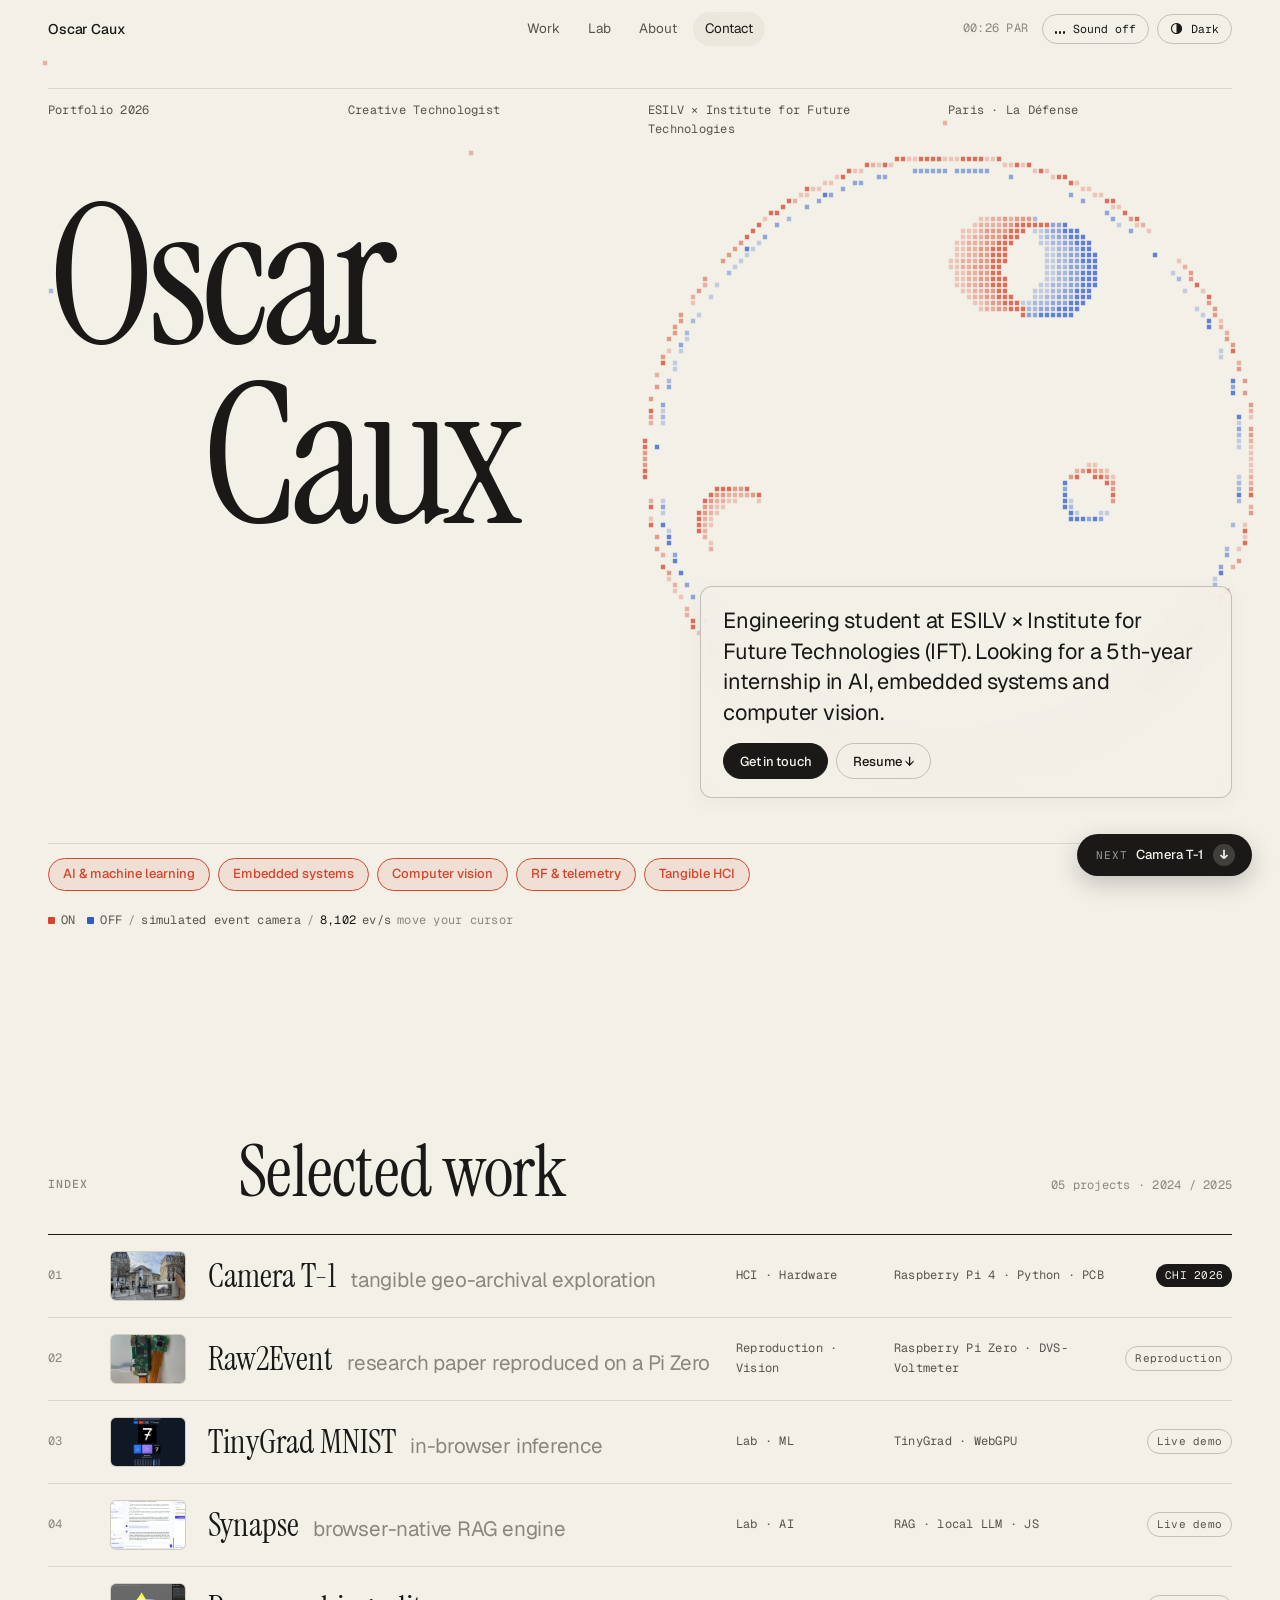
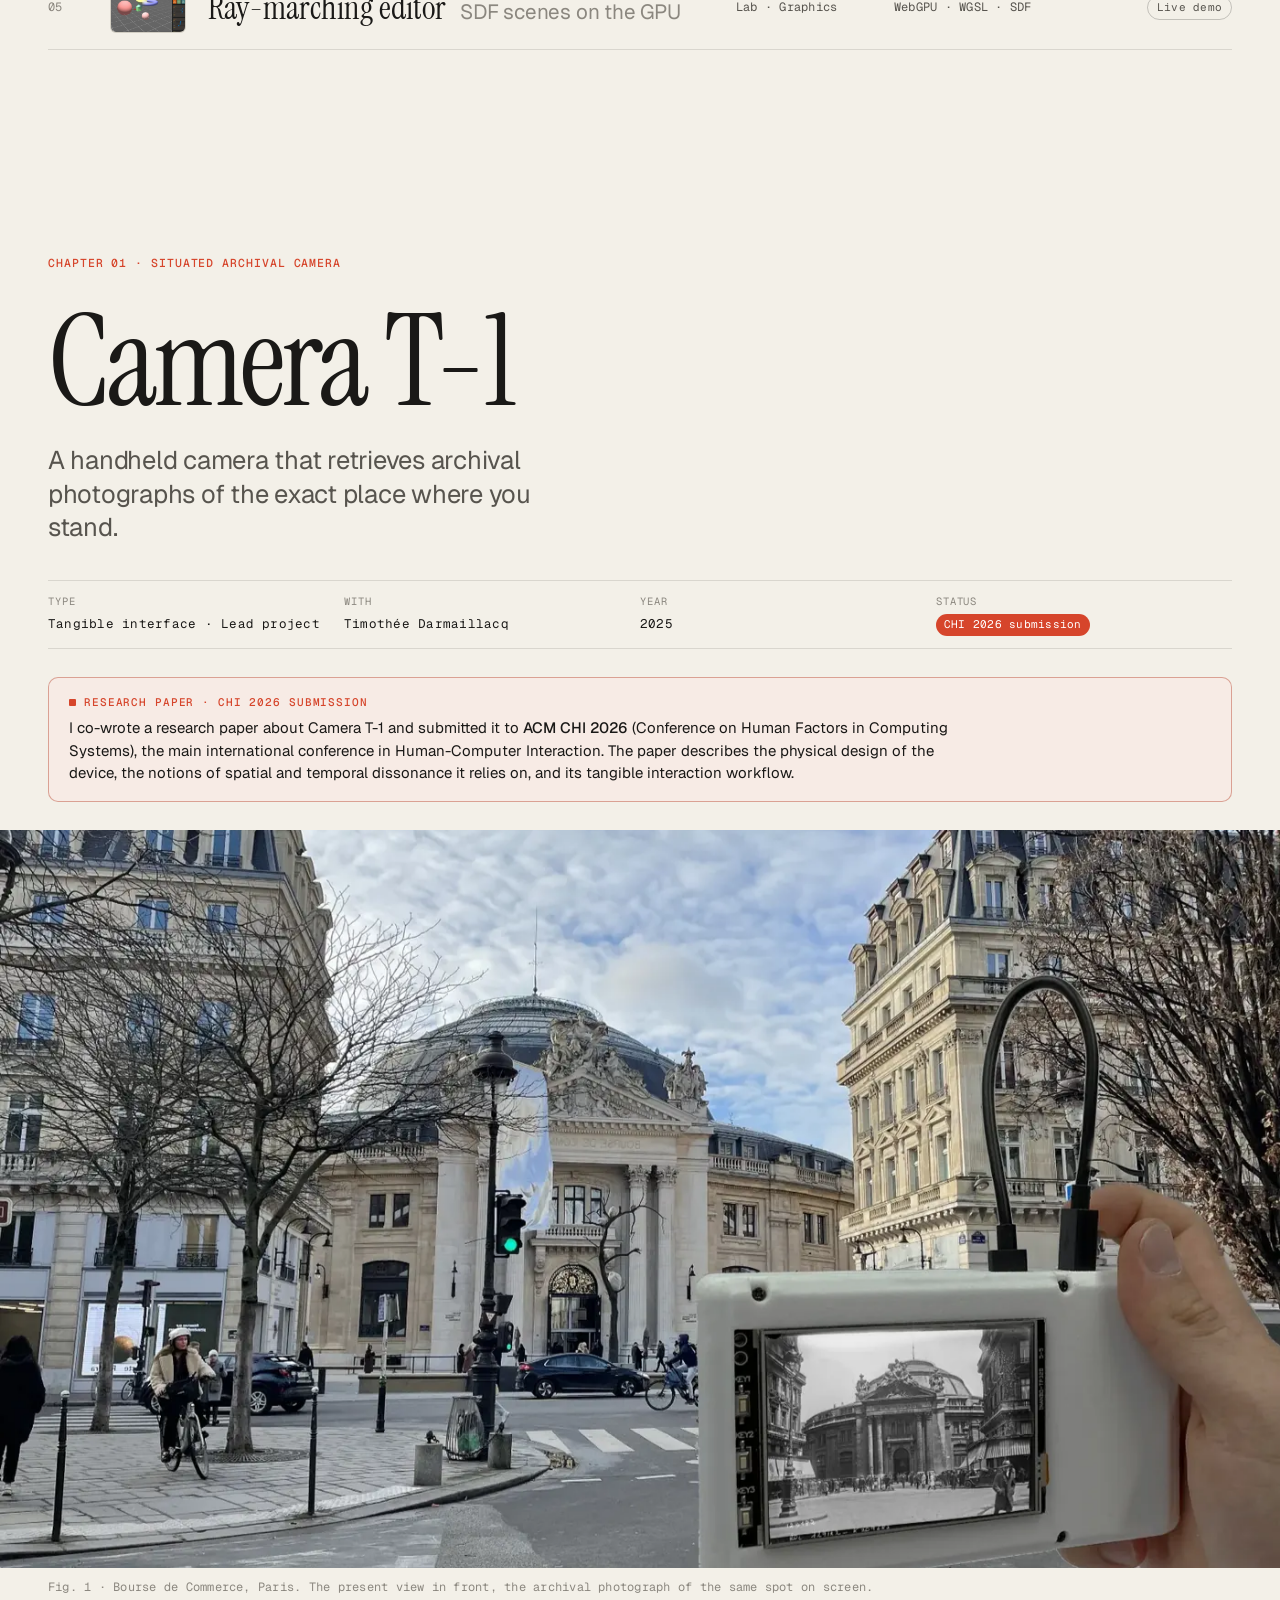
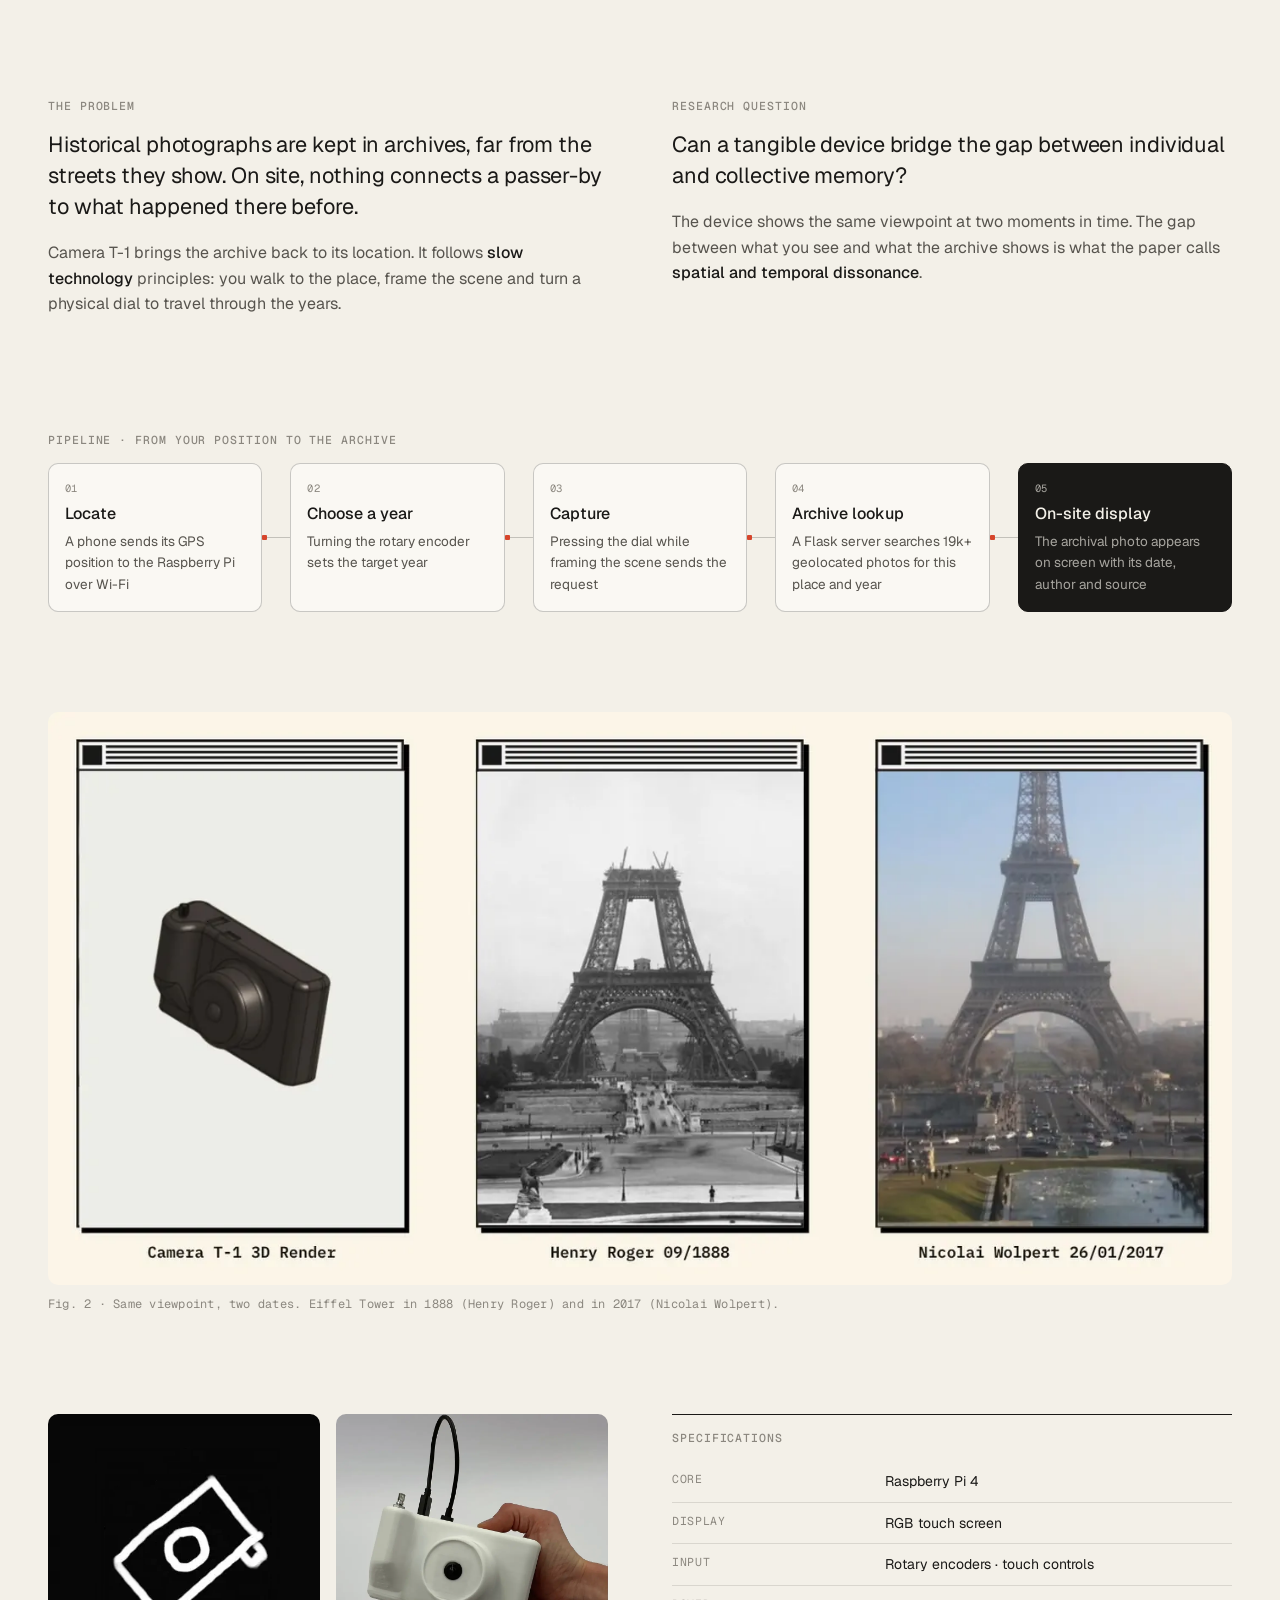
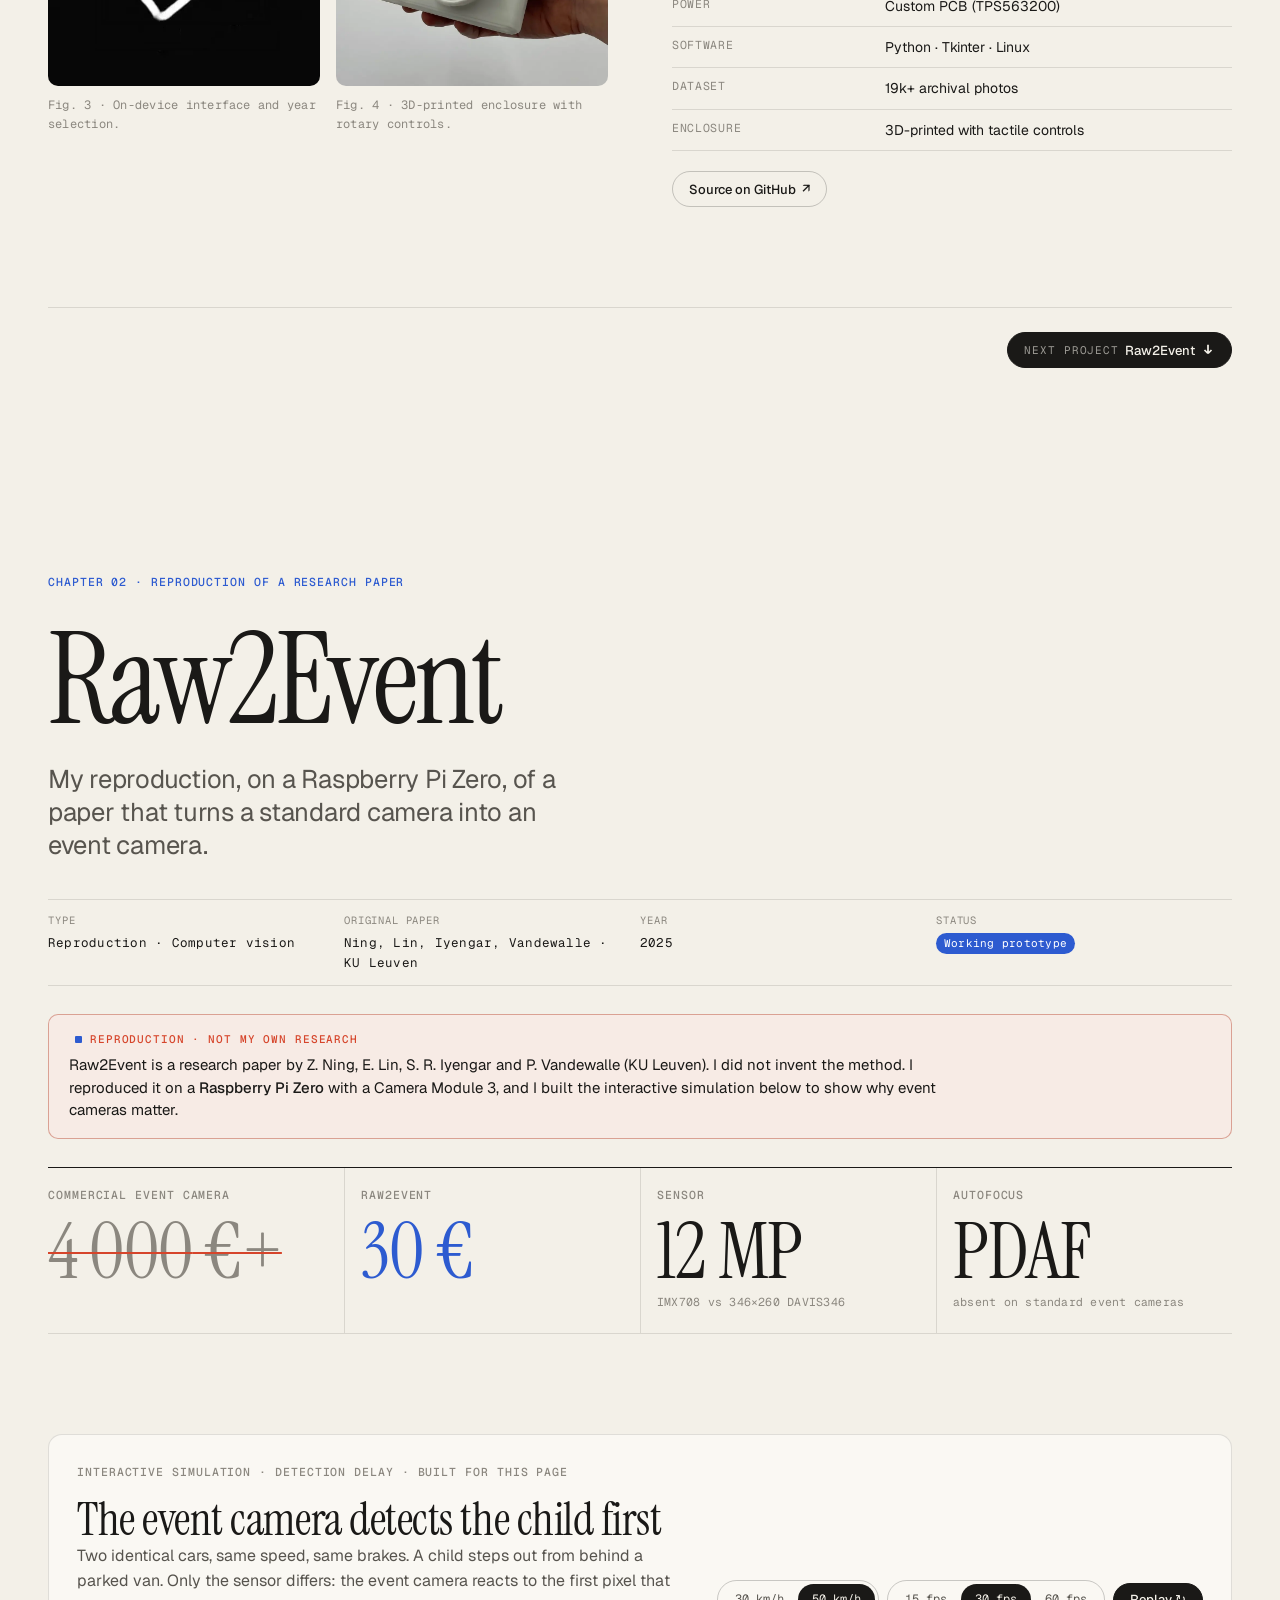
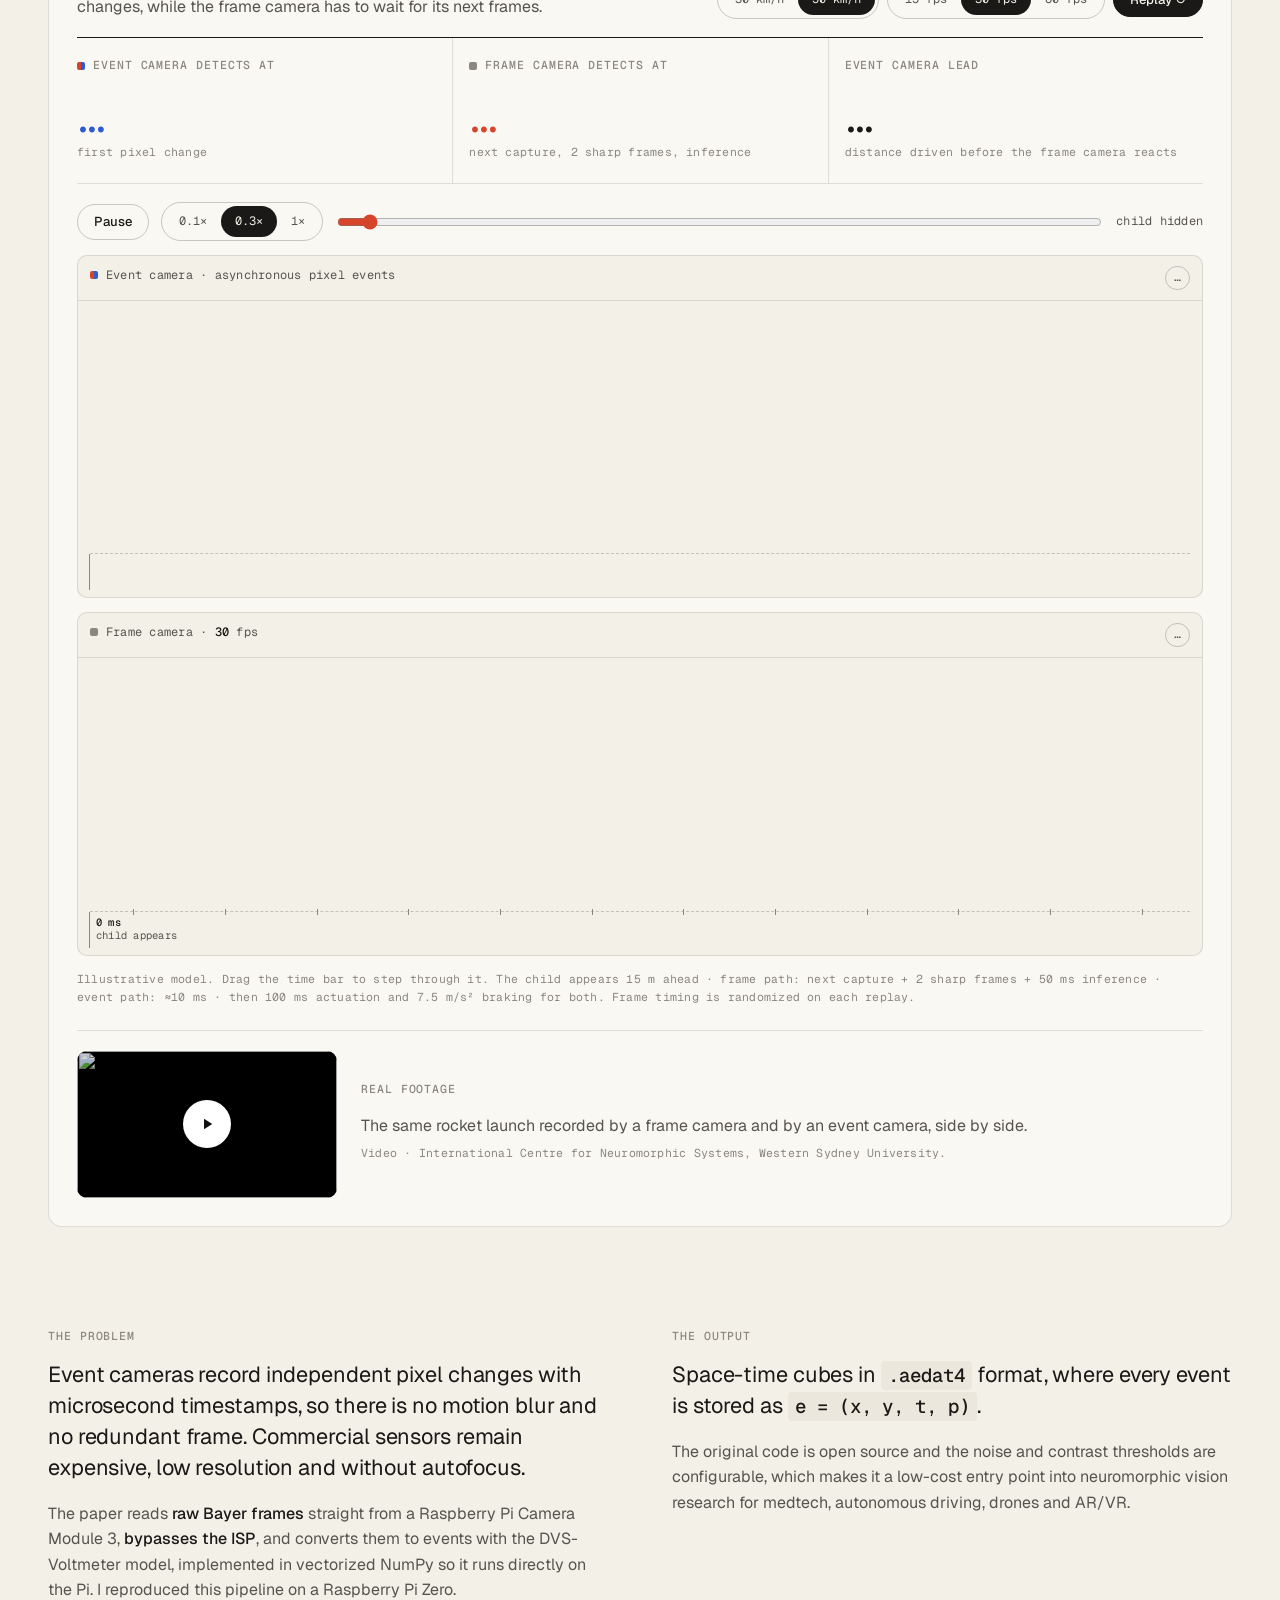
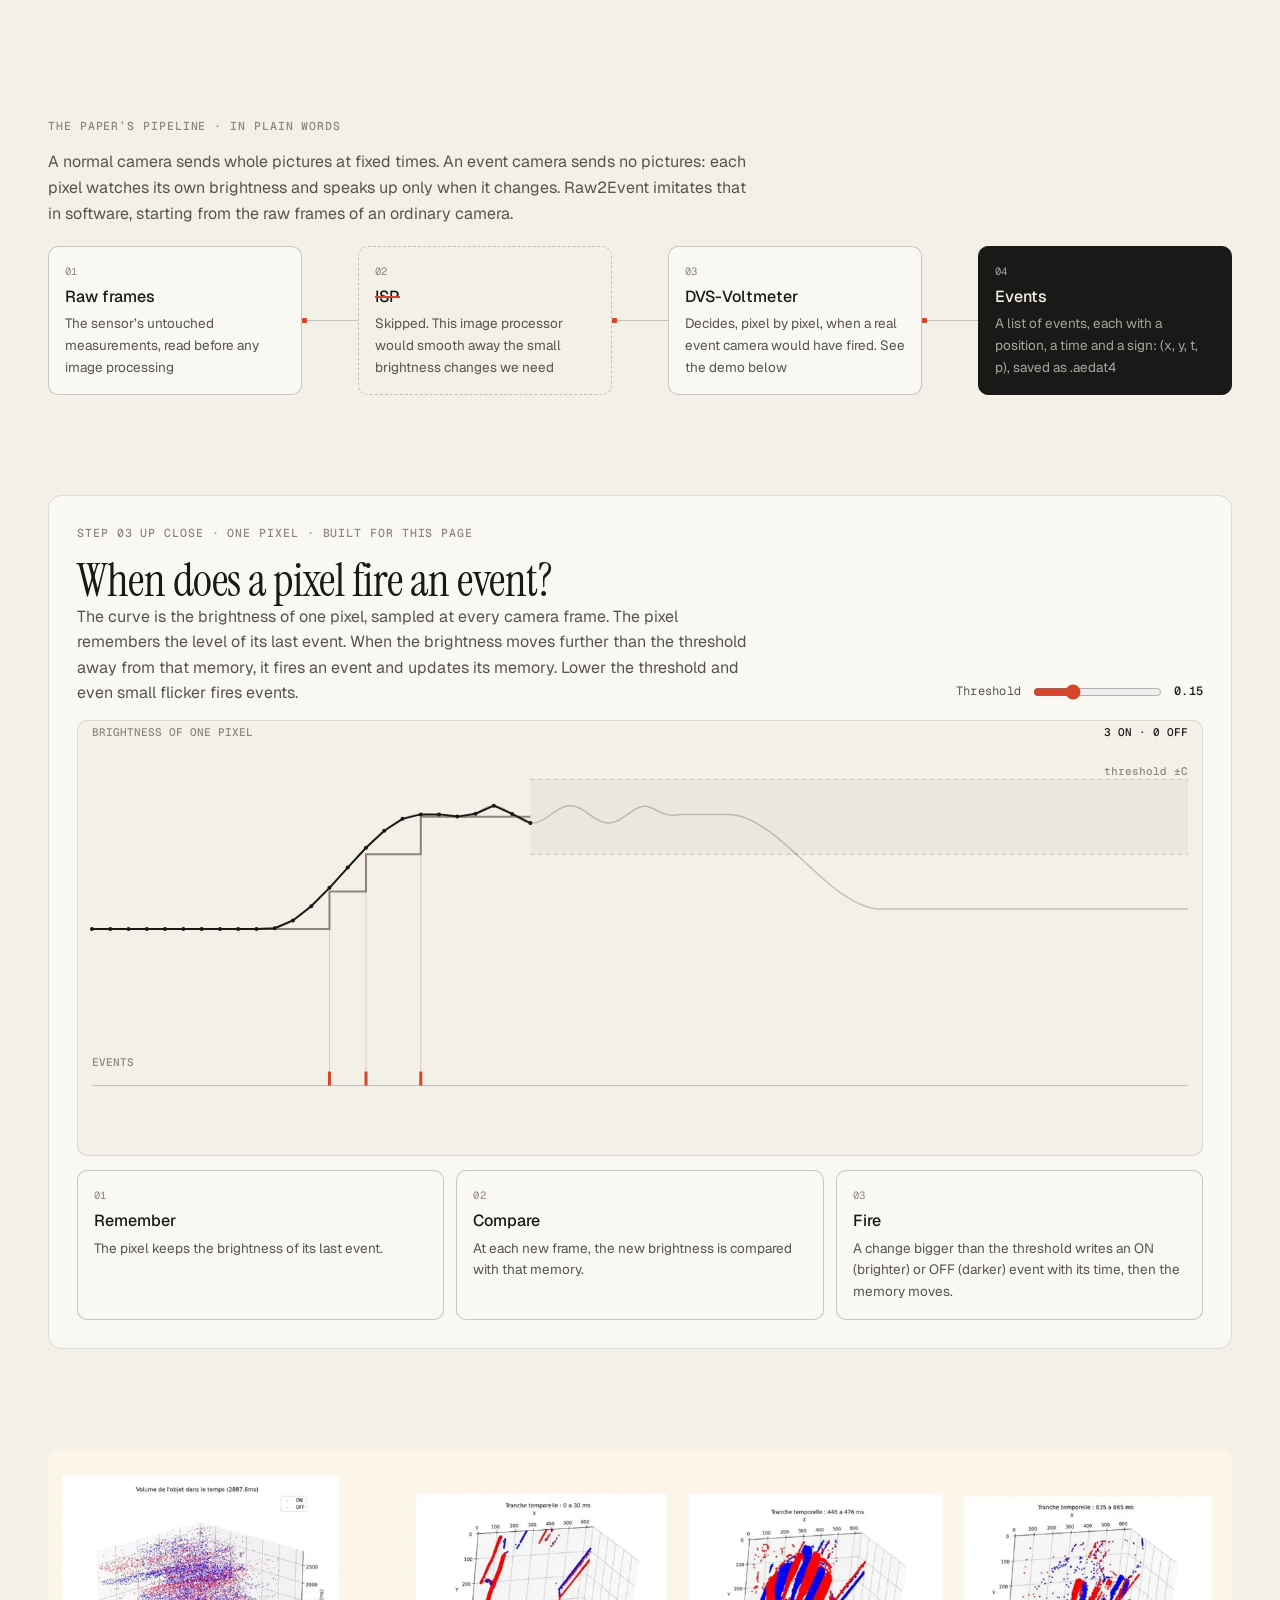
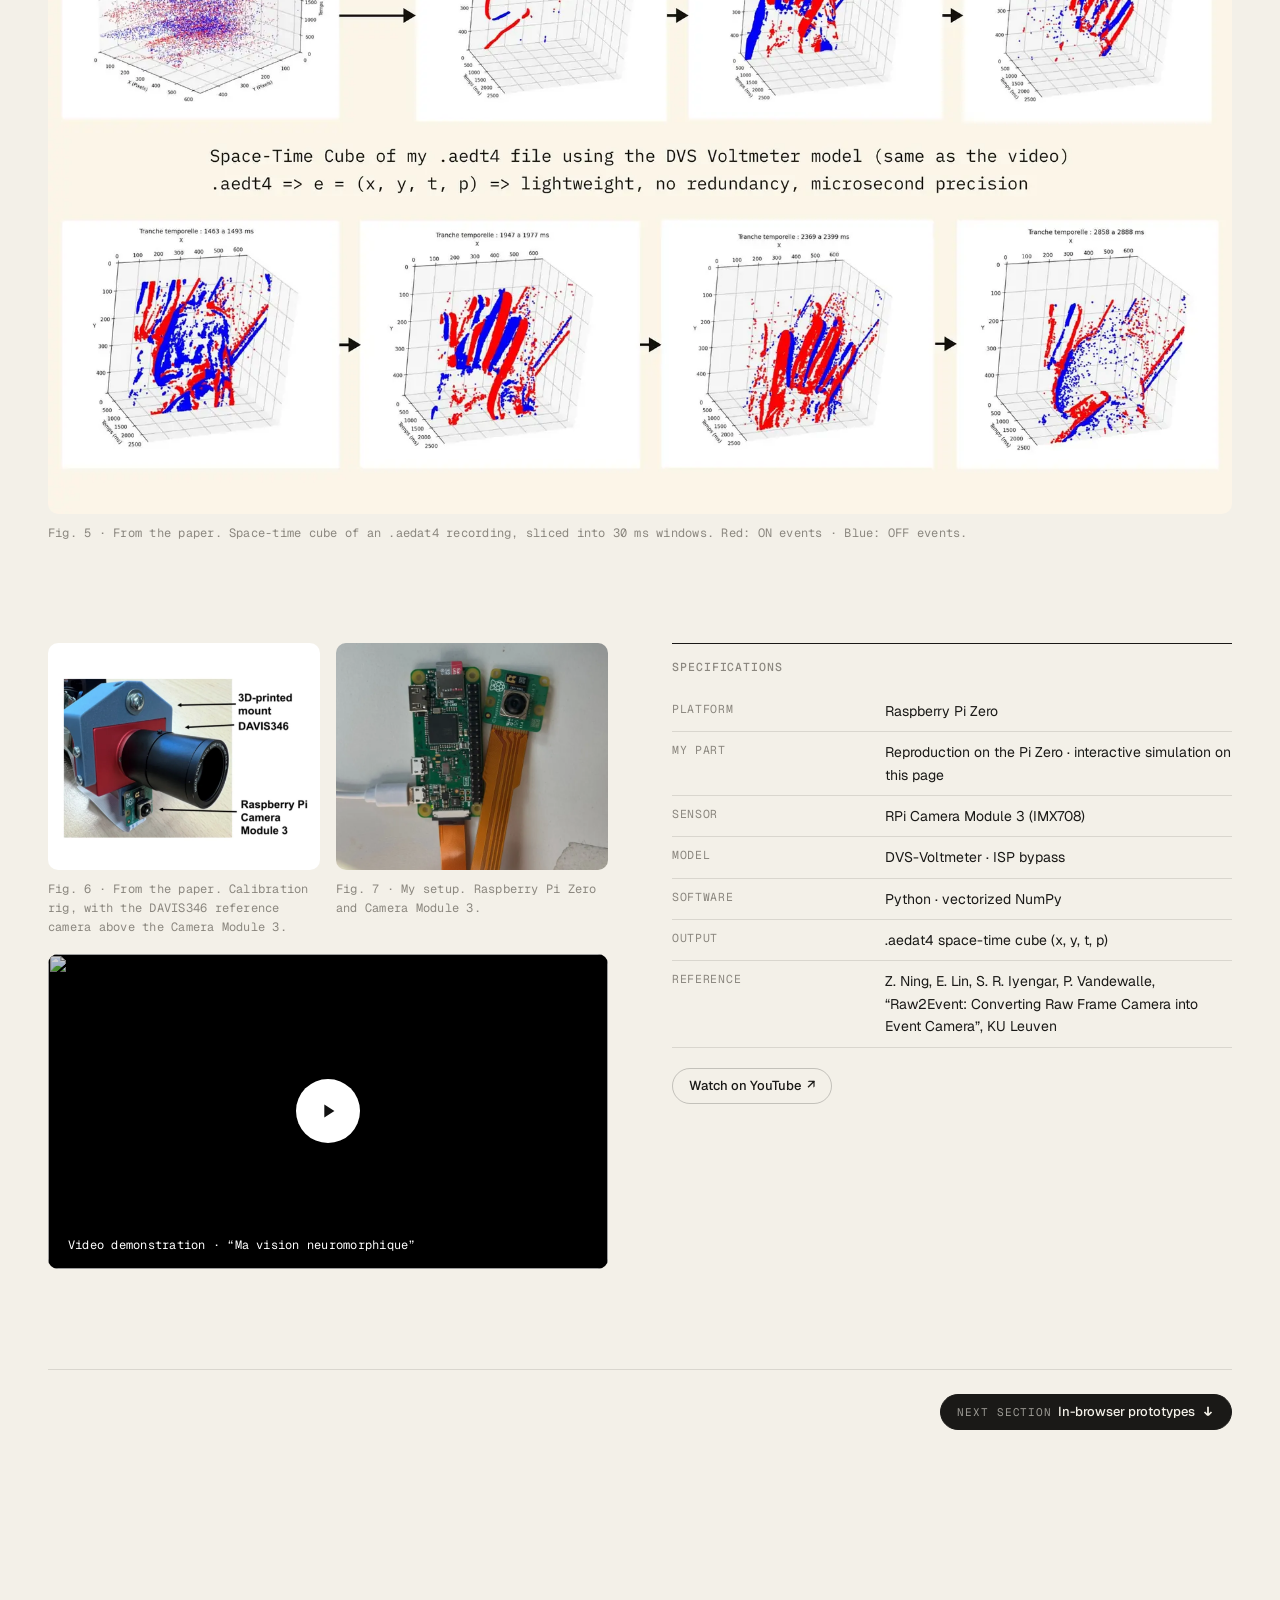
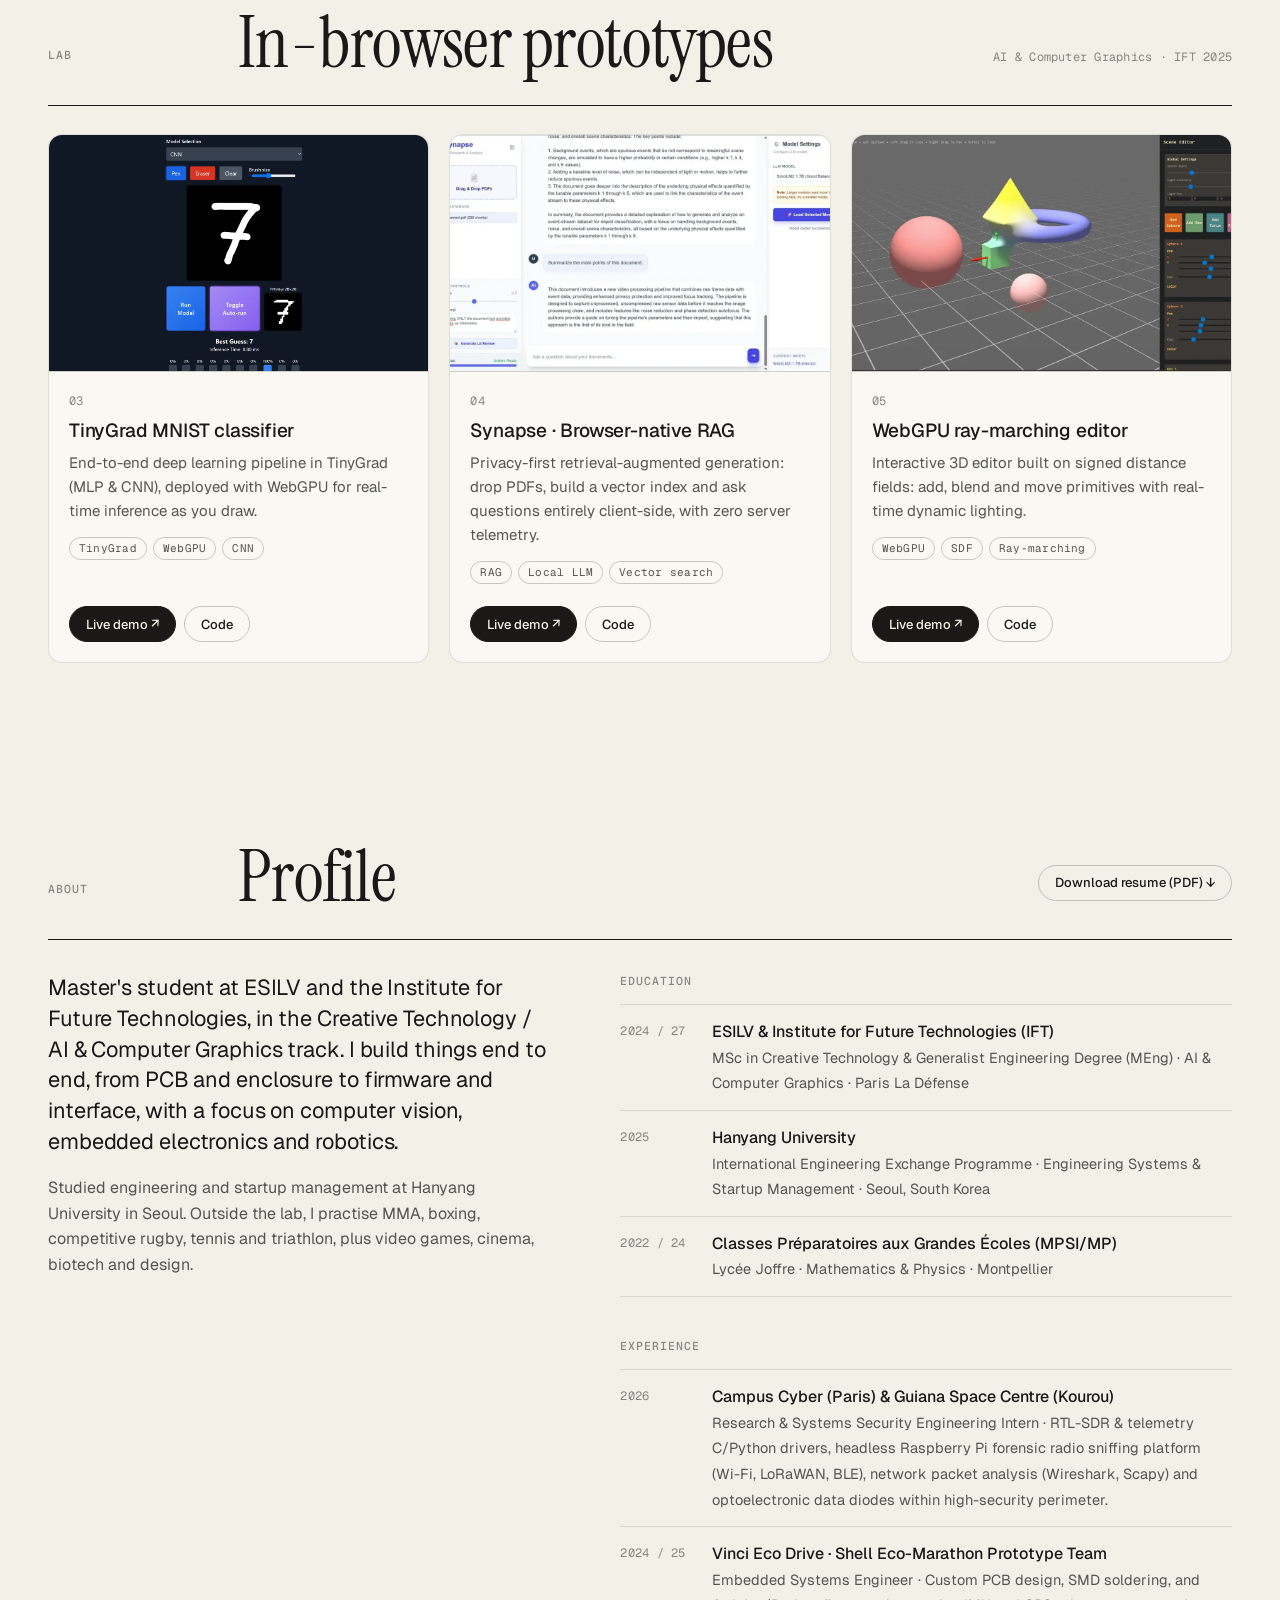
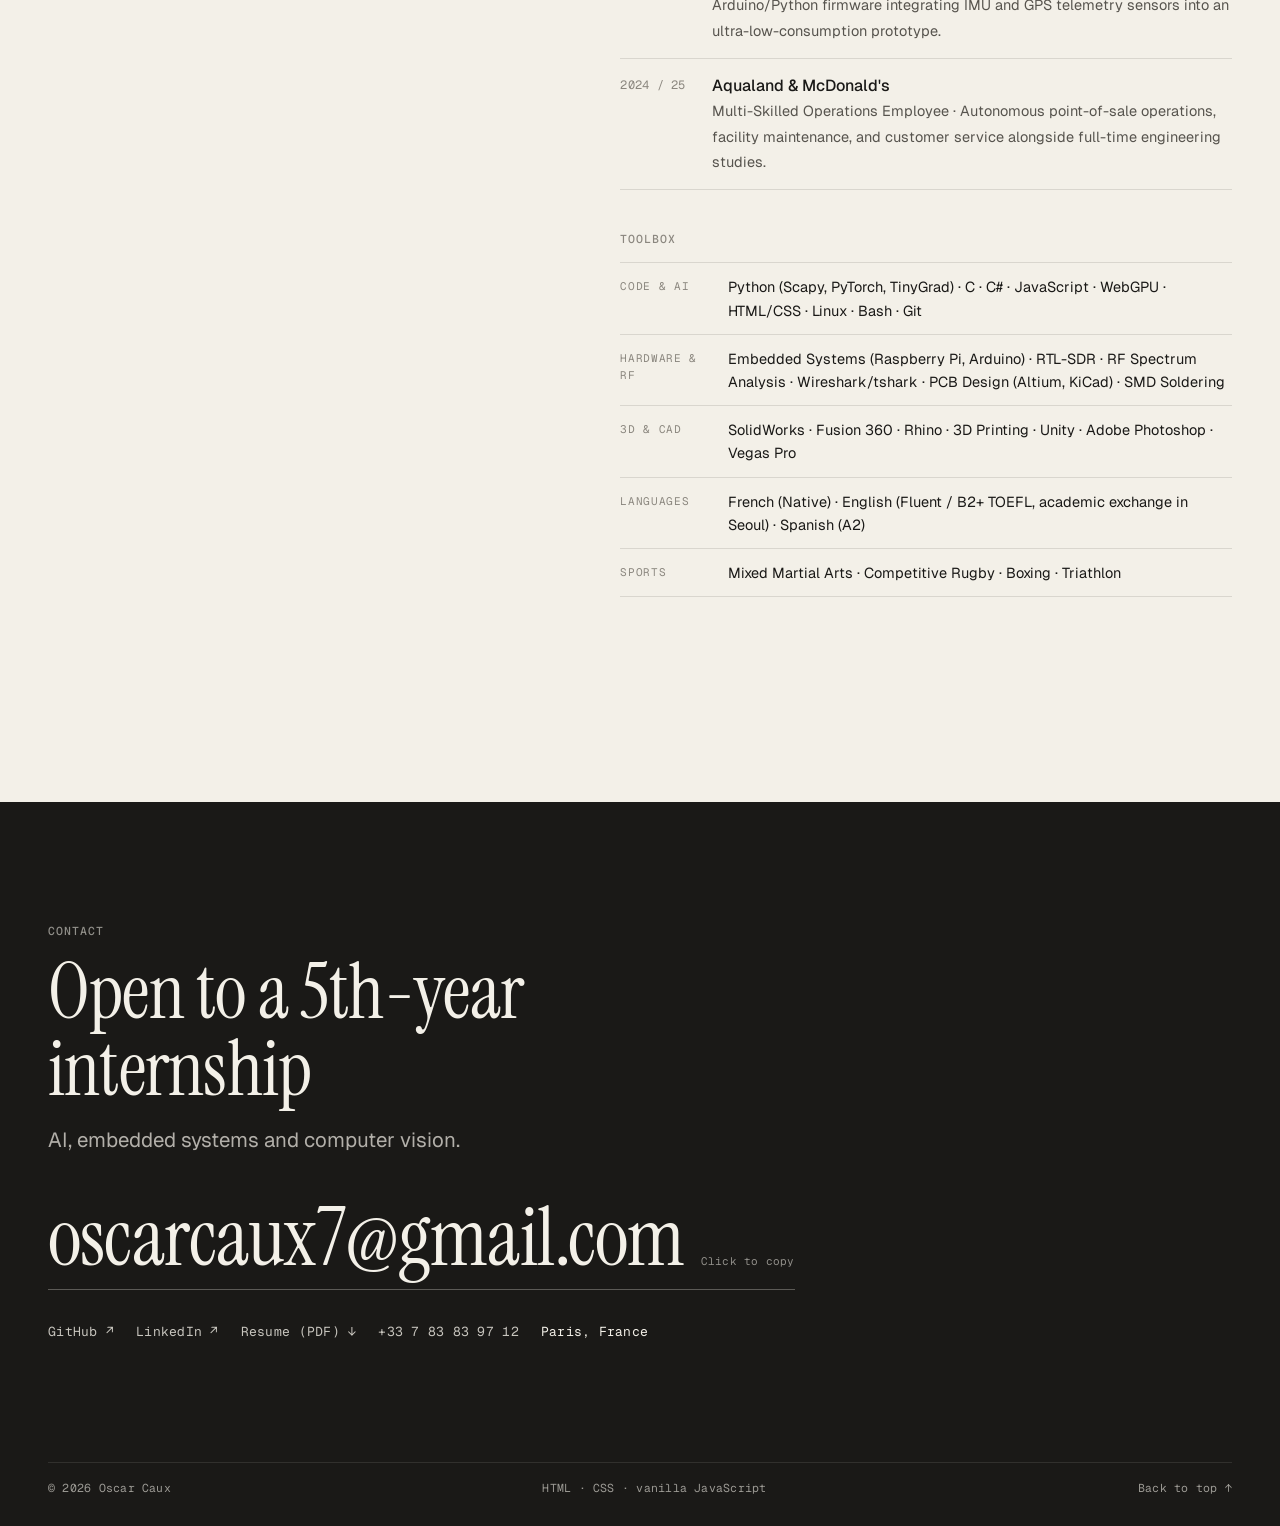
==== commit 99c4d08c: "Add rotating 3D Camera T-1 next to its title, remove French page - The Camera T-1 case is modelled i" ====
--- a/index.html
+++ b/index.html
@@ -5,14 +5,12 @@
 <meta name="viewport" content="width=device-width, initial-scale=1">
 <title>Oscar Caux · Embedded systems, computer vision and AI</title>
 <meta name="description" content="Oscar Caux, engineering student at ESILV, looking for a 5th-year internship in AI, embedded systems and computer vision. Camera T-1, an event-camera reproduction and browser-native experiments.">
-<link rel="alternate" hreflang="en" href="https://oscarcaux7.github.io/portfolio/">
-<link rel="alternate" hreflang="fr" href="https://oscarcaux7.github.io/portfolio/fr.html">
 <meta name="theme-color" content="#F3F0E8">
 <link rel="icon" href="data:image/svg+xml,%3Csvg xmlns='http://www.w3.org/2000/svg' viewBox='0 0 32 32'%3E%3Crect width='32' height='32' rx='7' fill='%231A1917'/%3E%3Crect x='8' y='8' width='7' height='7' fill='%23D6452B'/%3E%3Crect x='17' y='17' width='7' height='7' fill='%232D5BD0'/%3E%3C/svg%3E">
 <link rel="preconnect" href="https://fonts.googleapis.com">
 <link rel="preconnect" href="https://fonts.gstatic.com" crossorigin>
 <link href="https://fonts.googleapis.com/css2?family=Geist:wght@400;500;600&family=Geist+Mono:wght@400;500&family=Instrument+Serif:ital@0;1&display=swap" rel="stylesheet">
-<link rel="stylesheet" href="style.css?v=5">
+<link rel="stylesheet" href="style.css?v=7">
 </head>
 <body>
 
@@ -27,7 +25,6 @@
     <a href="#contact" data-snd>Contact</a>
   </nav>
   <div class="nav-tools">
-    <a class="chip" href="fr.html" hreflang="fr" lang="fr" aria-label="Version française" data-snd>FR</a>
     <span class="mono nav-clock" title="Local time in Paris"><span id="clock">00:00</span> PAR</span>
     <button class="chip" id="sound-toggle" aria-pressed="false" data-snd>
       <span class="bars" aria-hidden="true"><i></i><i></i><i></i></span><span class="label">Sound off</span>
@@ -54,7 +51,7 @@
 
     <h1 class="display hero-title">
       <span class="line"><span>Oscar</span></span>
-      <span class="line"><span><em>Caux</em></span></span>
+      <span class="line"><span>Caux</span></span>
     </h1>
 
     <div class="hero-lede">
@@ -136,10 +133,11 @@
 <!-- ============ CHAPTER 01 · CAMERA T-1 ============ -->
 <section id="t1" class="chapter">
   <div class="wrap">
-    <div class="chapter-head" data-reveal>
+    <div class="chapter-head has-model" data-reveal>
       <span class="mono kicker">Chapter 01 · Situated archival camera</span>
       <h2 class="display h1">Camera T-1</h2>
       <p class="sub">A handheld camera that retrieves archival photographs of the exact place where you stand.</p>
+      <div class="t1-model" id="t1-model" aria-hidden="true"><canvas></canvas></div>
     </div>
 
     <dl class="meta-strip mono" data-reveal>
@@ -594,6 +592,6 @@
 </main>
 
 <div class="toast mono" id="toast" role="status"></div>
-<script src="main.js?v=6"></script>
+<script src="main.js?v=20"></script>
 </body>
 </html>
--- a/style.css
+++ b/style.css
@@ -426,3 +426,17 @@
 .road-transport { display: flex; flex-wrap: wrap; align-items: center; gap: 10px 12px; margin: 0 0 14px; }
 .road-transport input[type="range"] { flex: 1 1 160px; }
 .road-clock { min-width: 12ch; text-align: right; color: var(--ink-2); font-variant-numeric: tabular-nums; }
+
+/* ---------- Camera T-1: rotating 3D model next to the title ---------- */
+.t1-model { position: relative; height: clamp(230px, 62vw, 340px); margin: 4px 0 -8px; }
+.t1-model canvas { position: absolute; inset: 0; width: 100%; height: 100%; z-index: 1; cursor: grab; touch-action: pan-y; opacity: 0; transition: opacity 1.2s var(--ease); }
+.t1-model canvas.ready { opacity: 1; }
+.t1-model canvas:active { cursor: grabbing; }
+/* soft contact shadow so the case sits on the page instead of floating */
+.t1-model::after { content: ""; position: absolute; left: 50%; bottom: 13%; width: 56%; height: 9%; transform: translateX(-50%); border-radius: 50%; background: radial-gradient(closest-side, color-mix(in srgb, var(--ink) 22%, transparent), transparent); filter: blur(8px); opacity: 0; transition: opacity 1.2s var(--ease); }
+.t1-model.ready::after { opacity: 1; }
+@media (min-width: 900px) {
+  .chapter-head.has-model { grid-template-columns: minmax(0, 1.1fr) minmax(0, 0.9fr); column-gap: 32px; }
+  .chapter-head.has-model > :not(.t1-model) { grid-column: 1; }
+  .t1-model { grid-column: 2; grid-row: 1 / span 3; height: auto; min-height: 360px; margin: -40px 0 -24px; }
+}
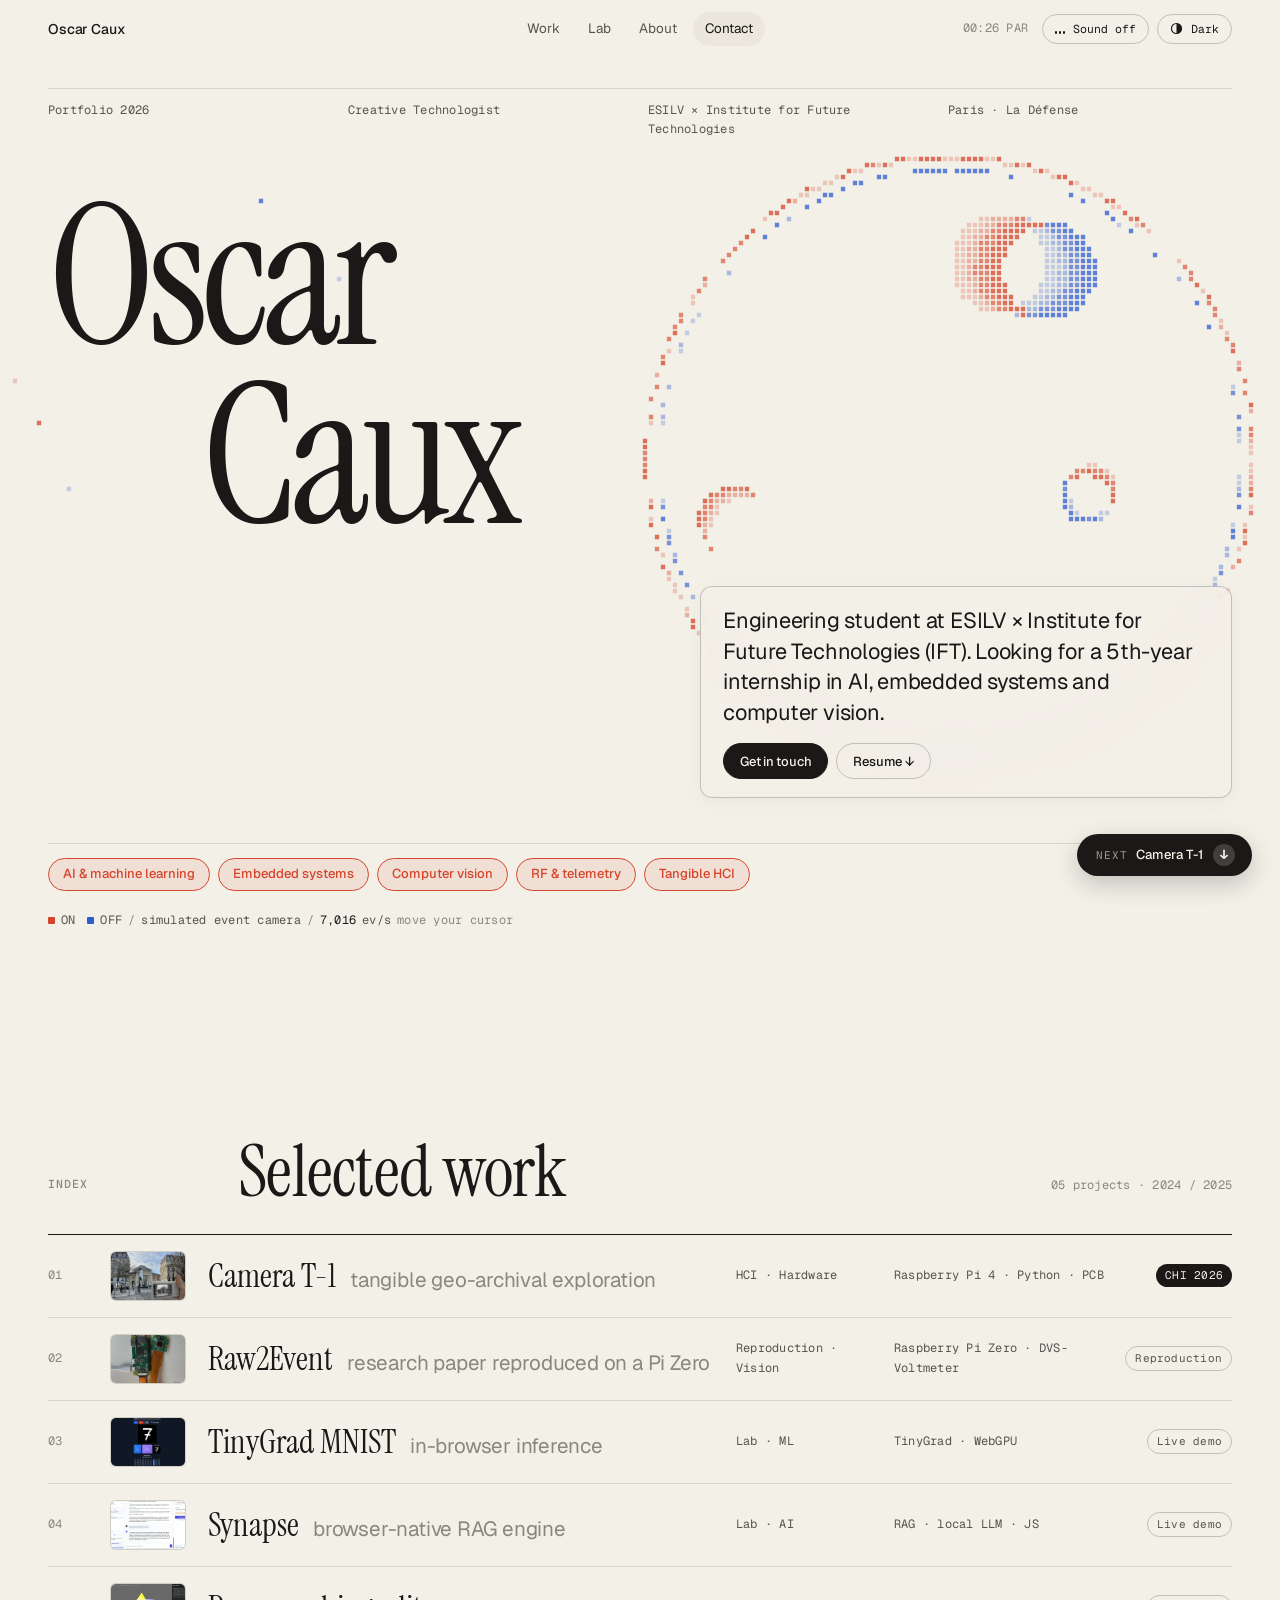
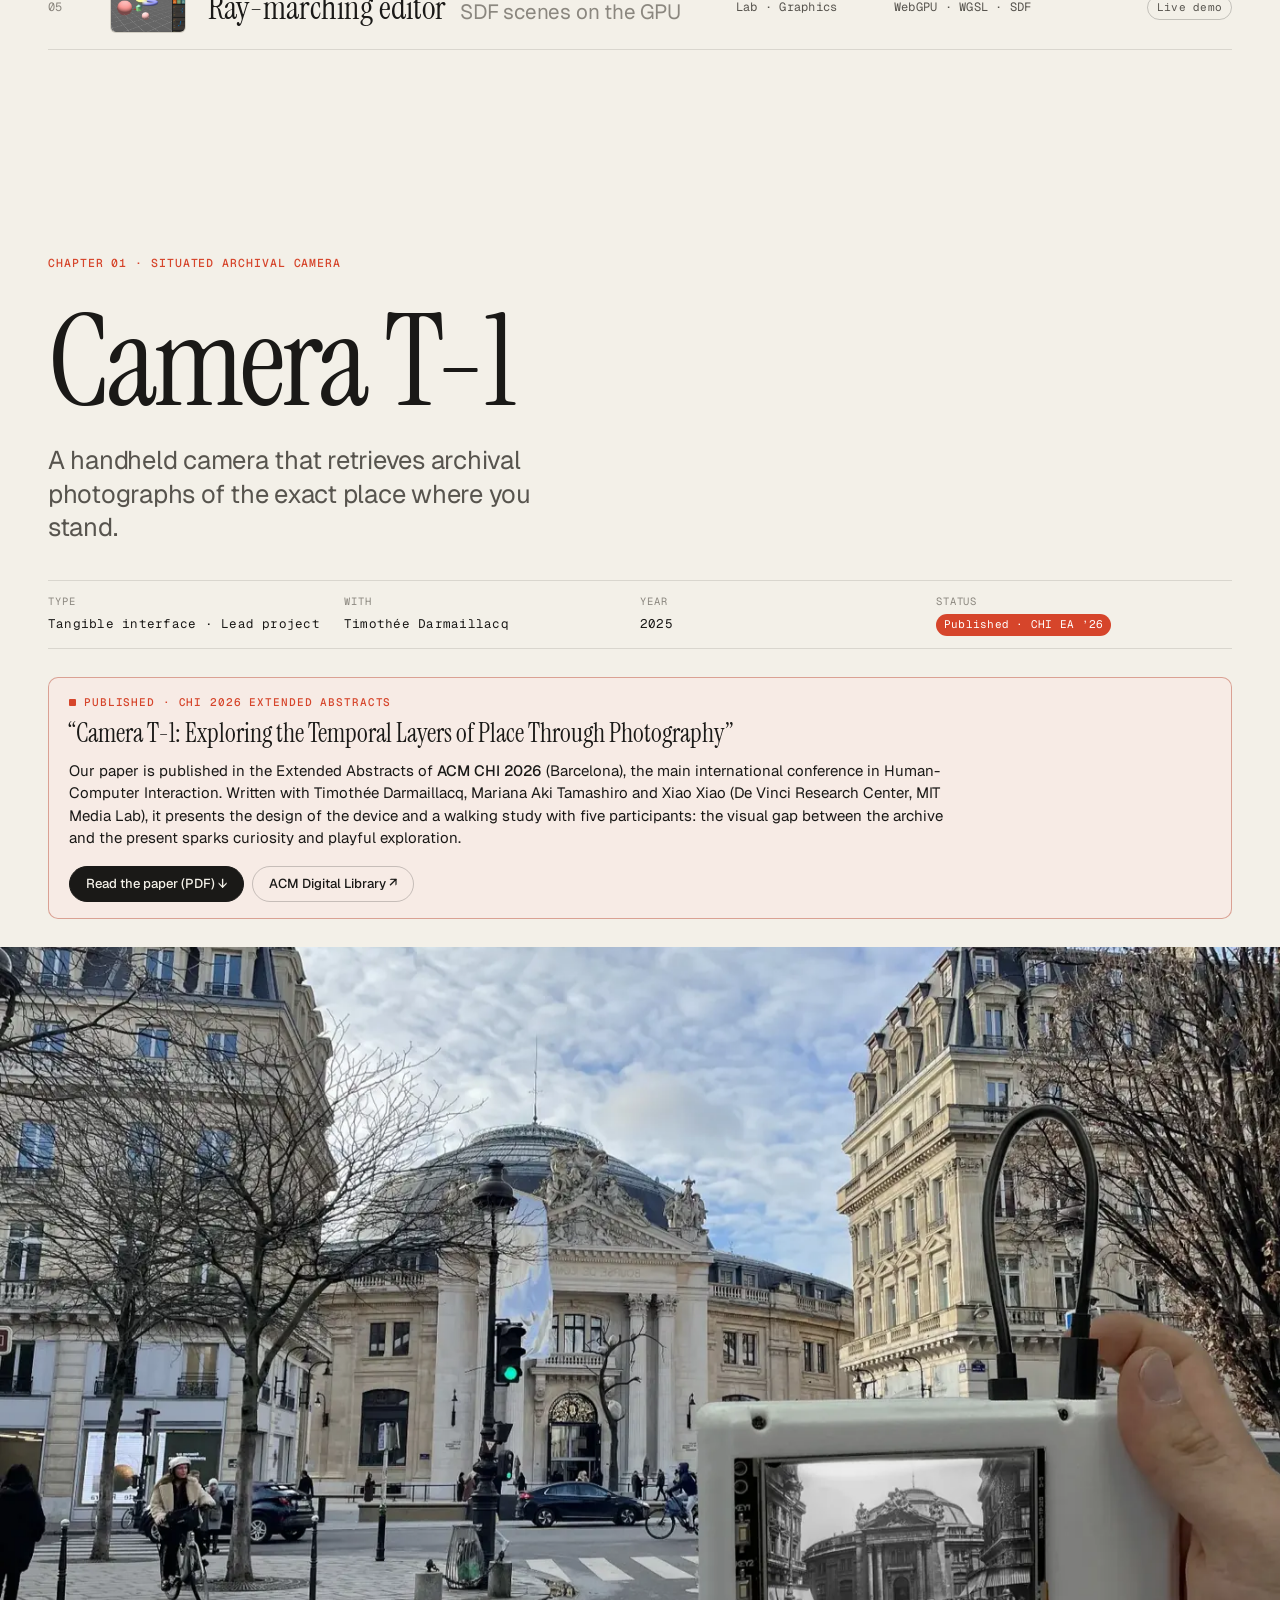
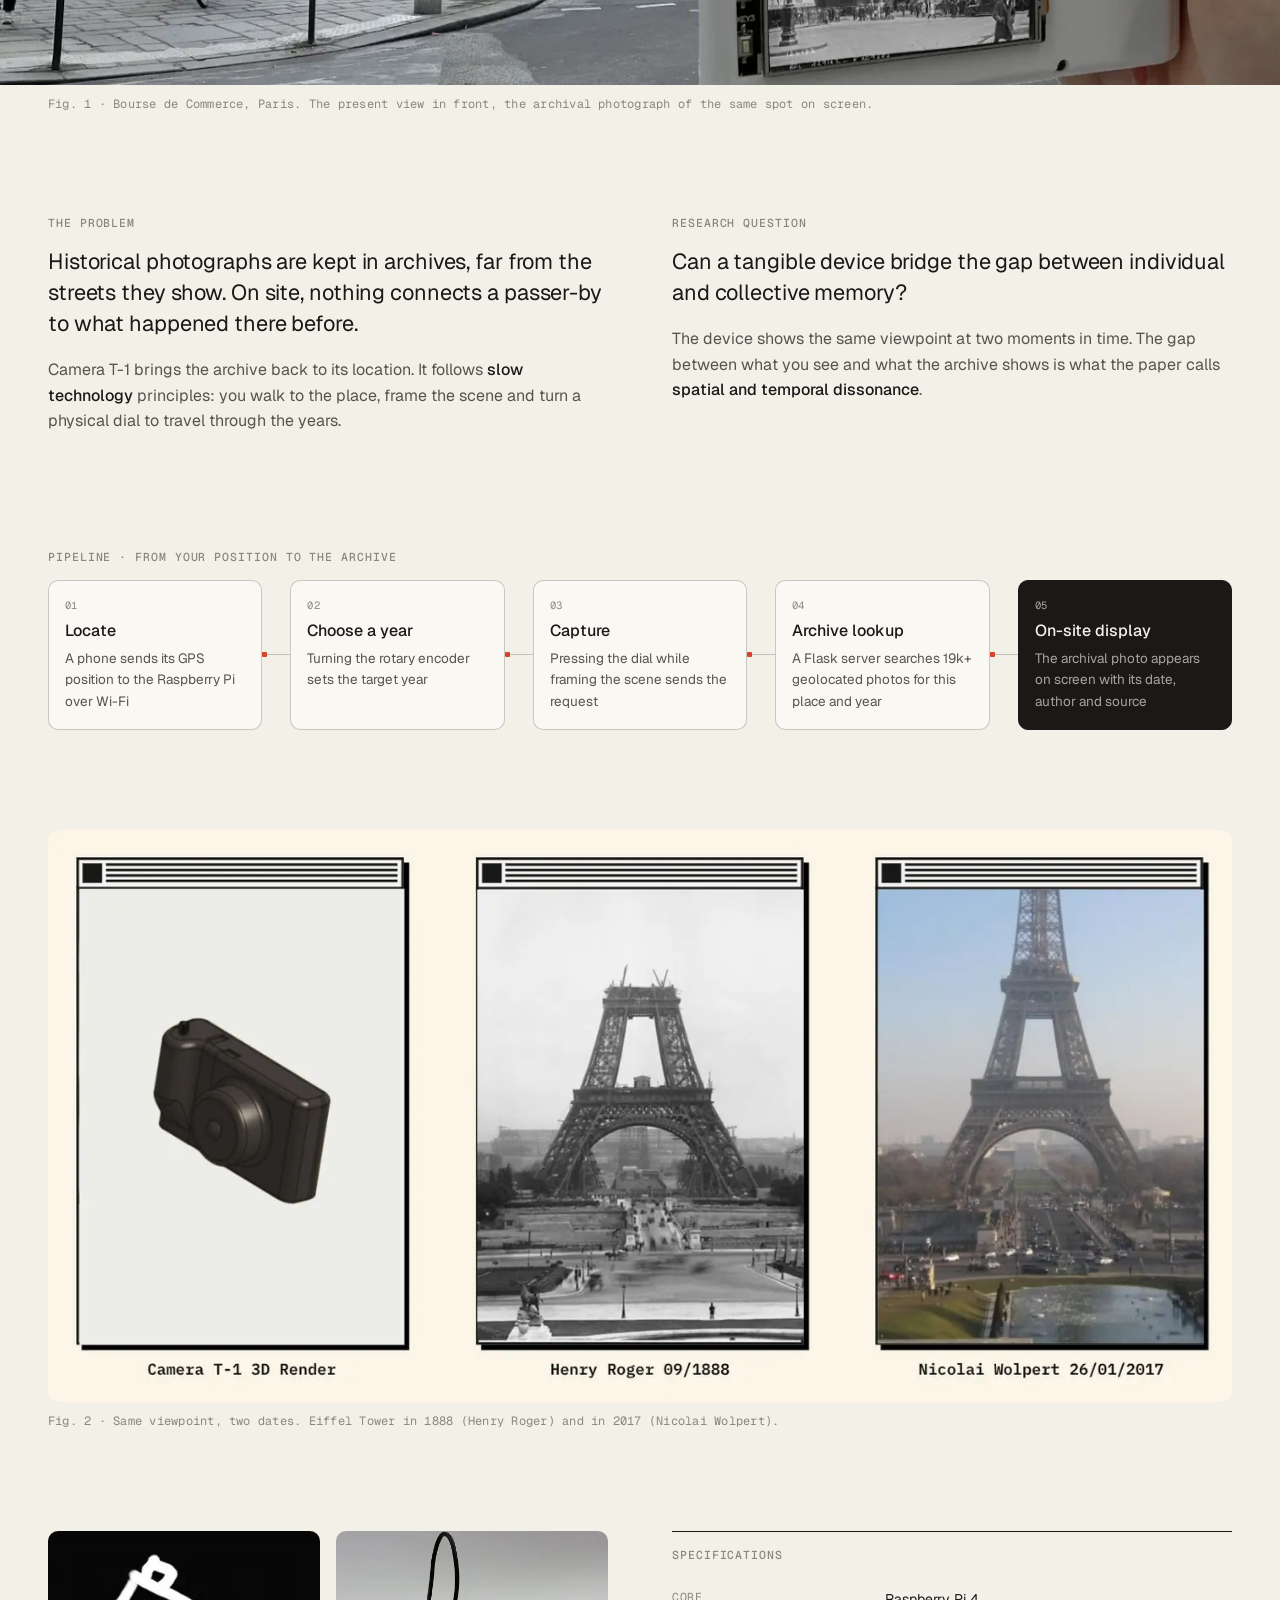
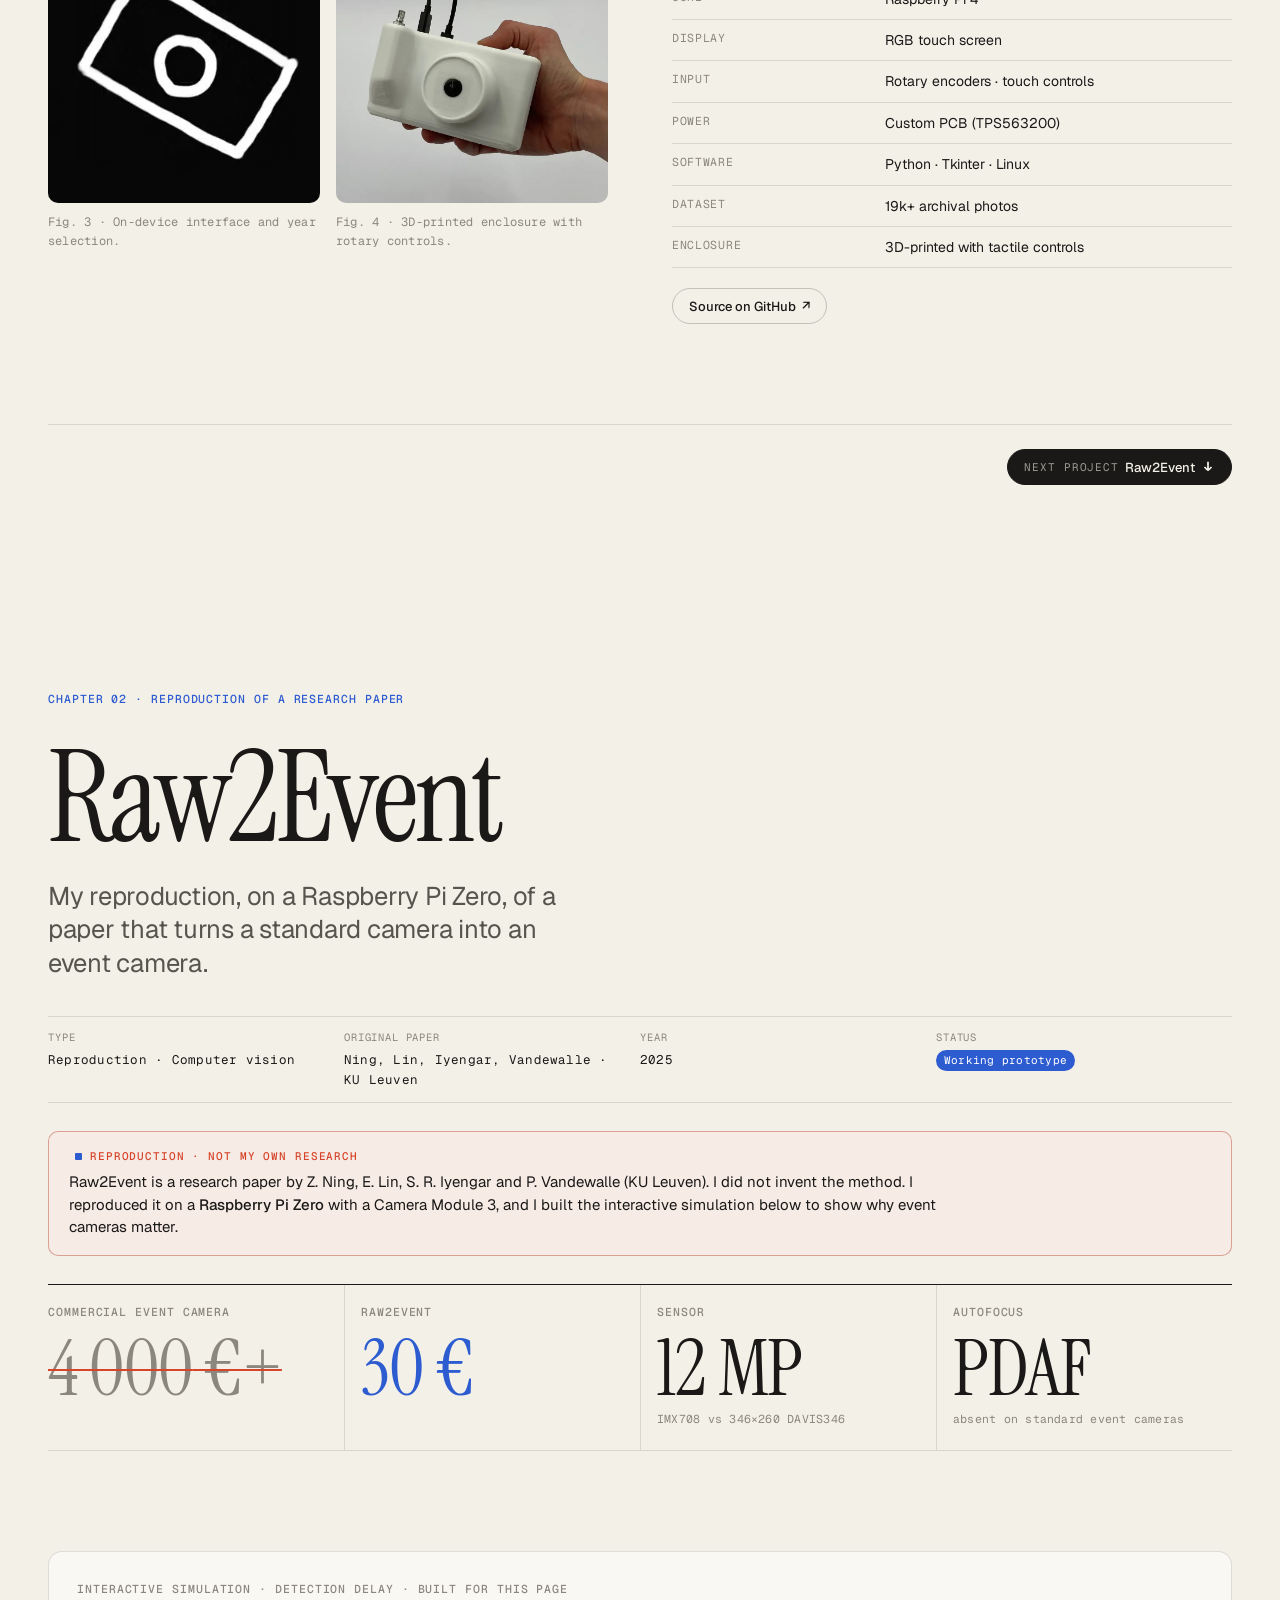
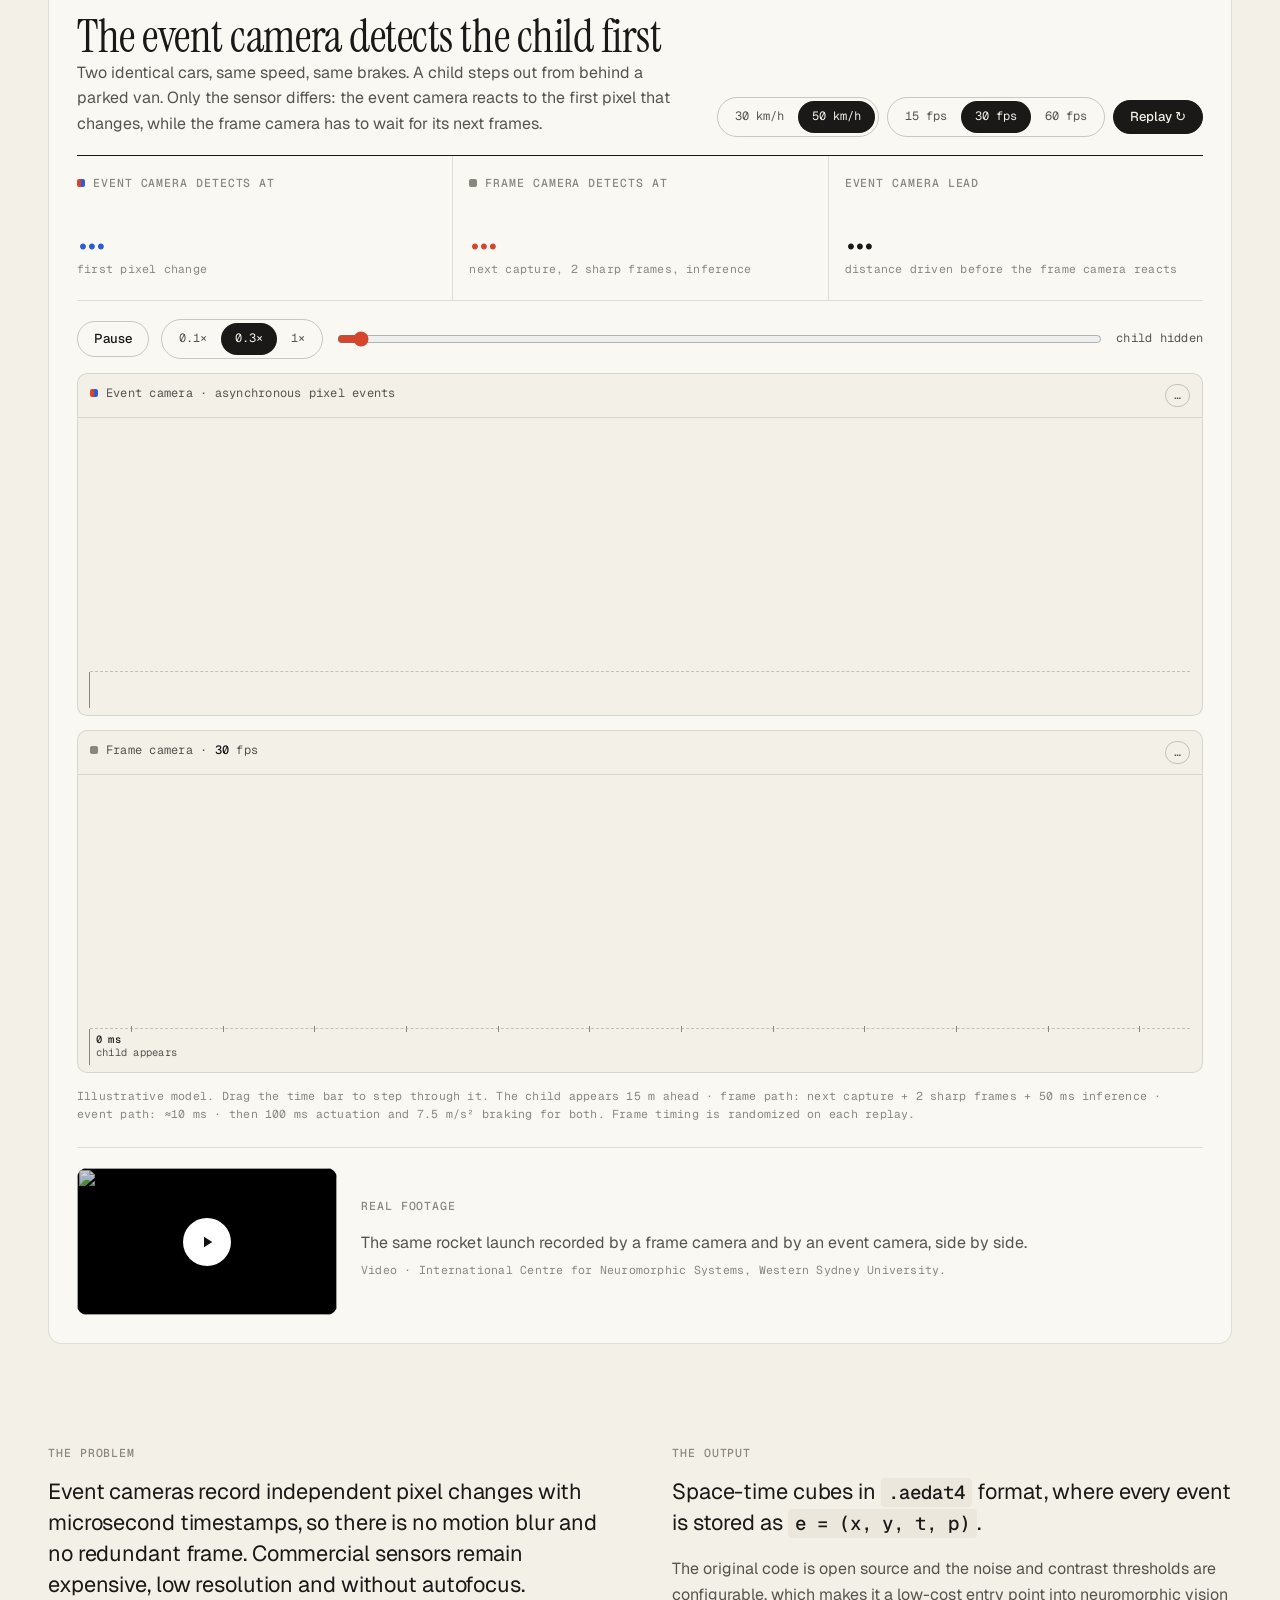
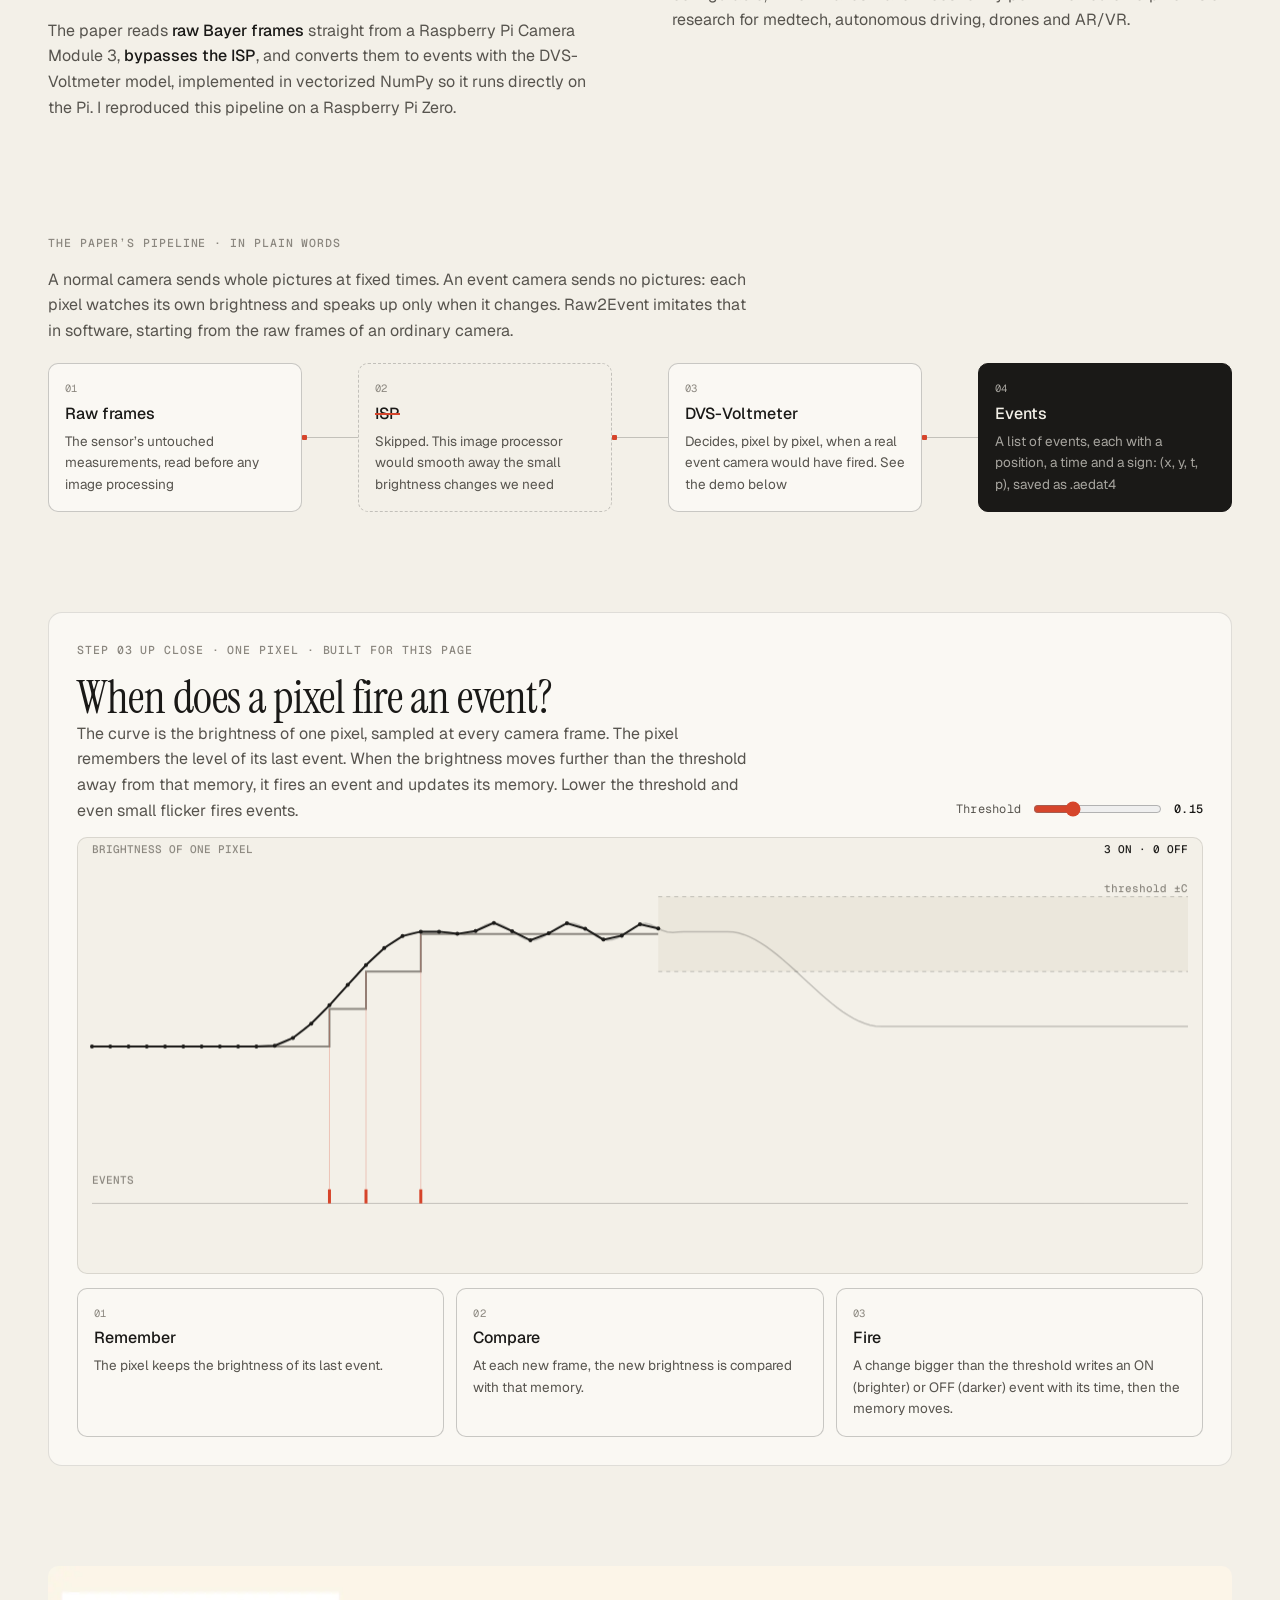
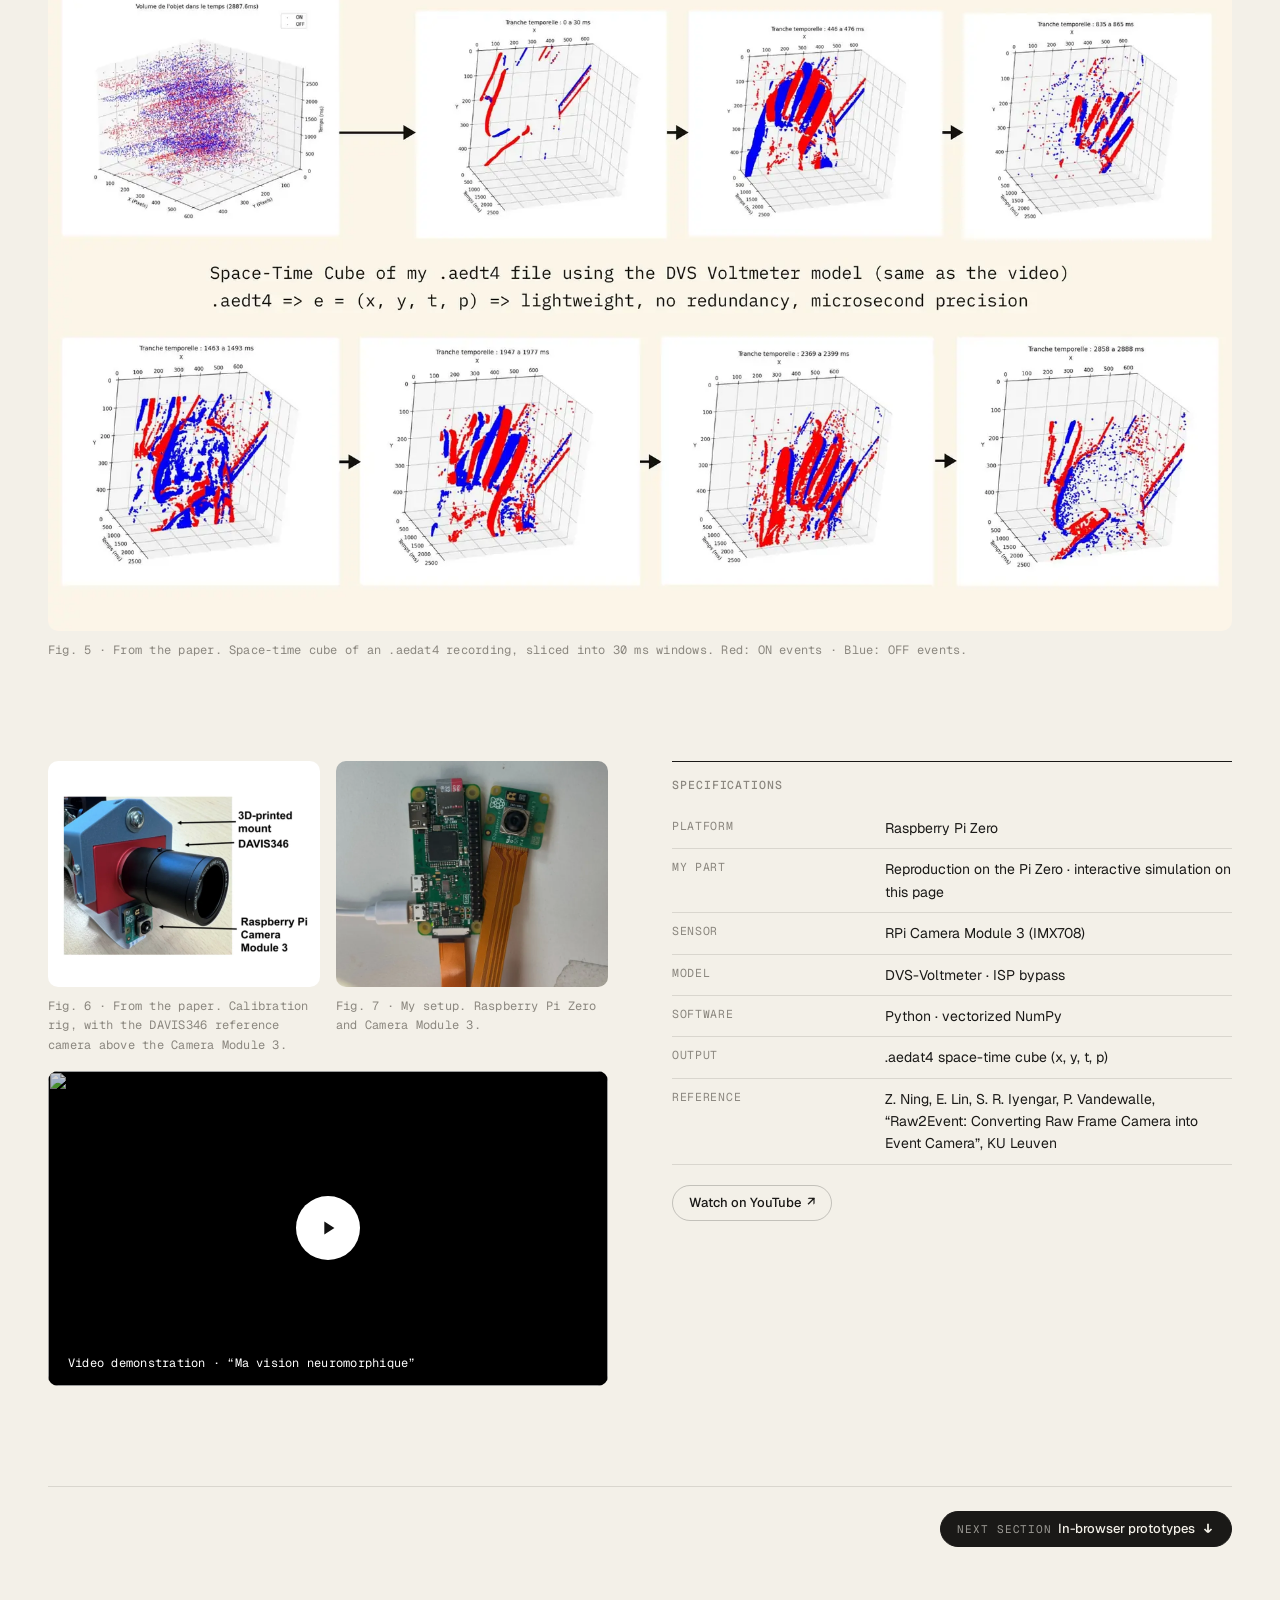
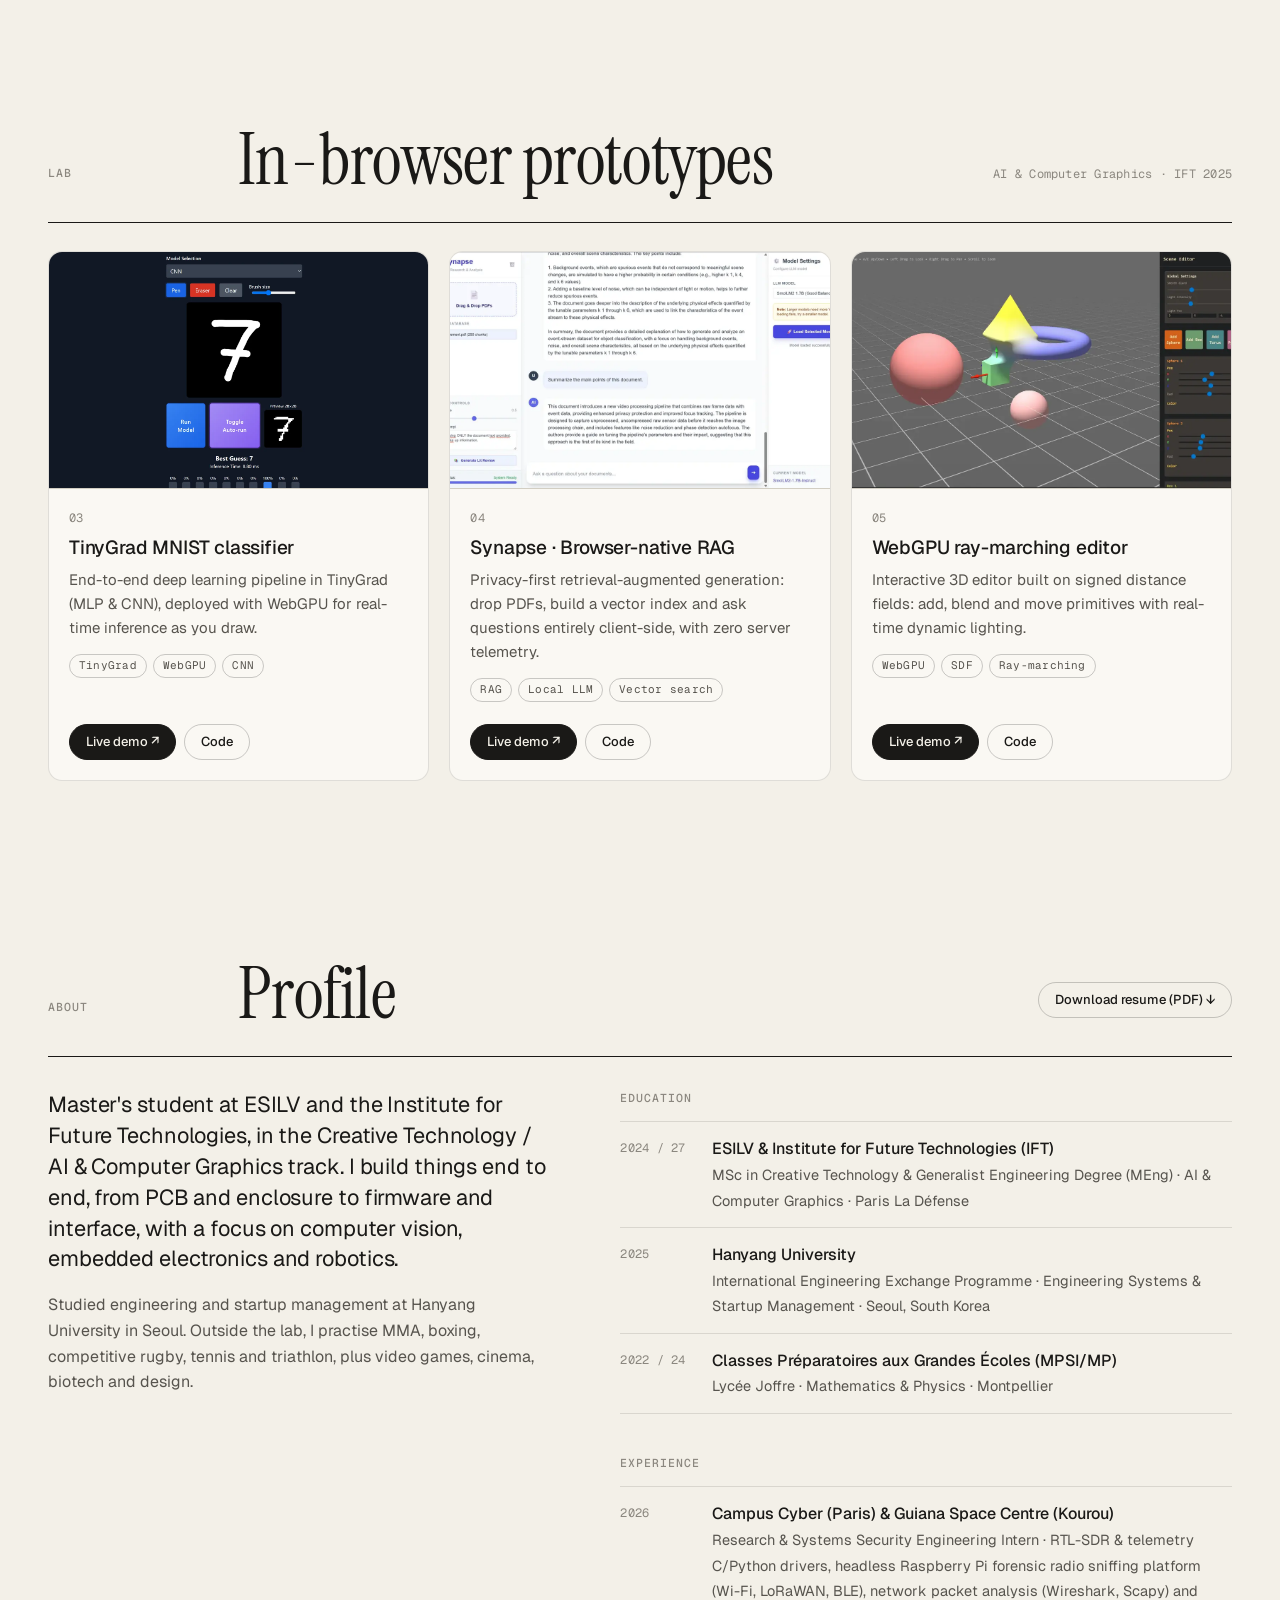
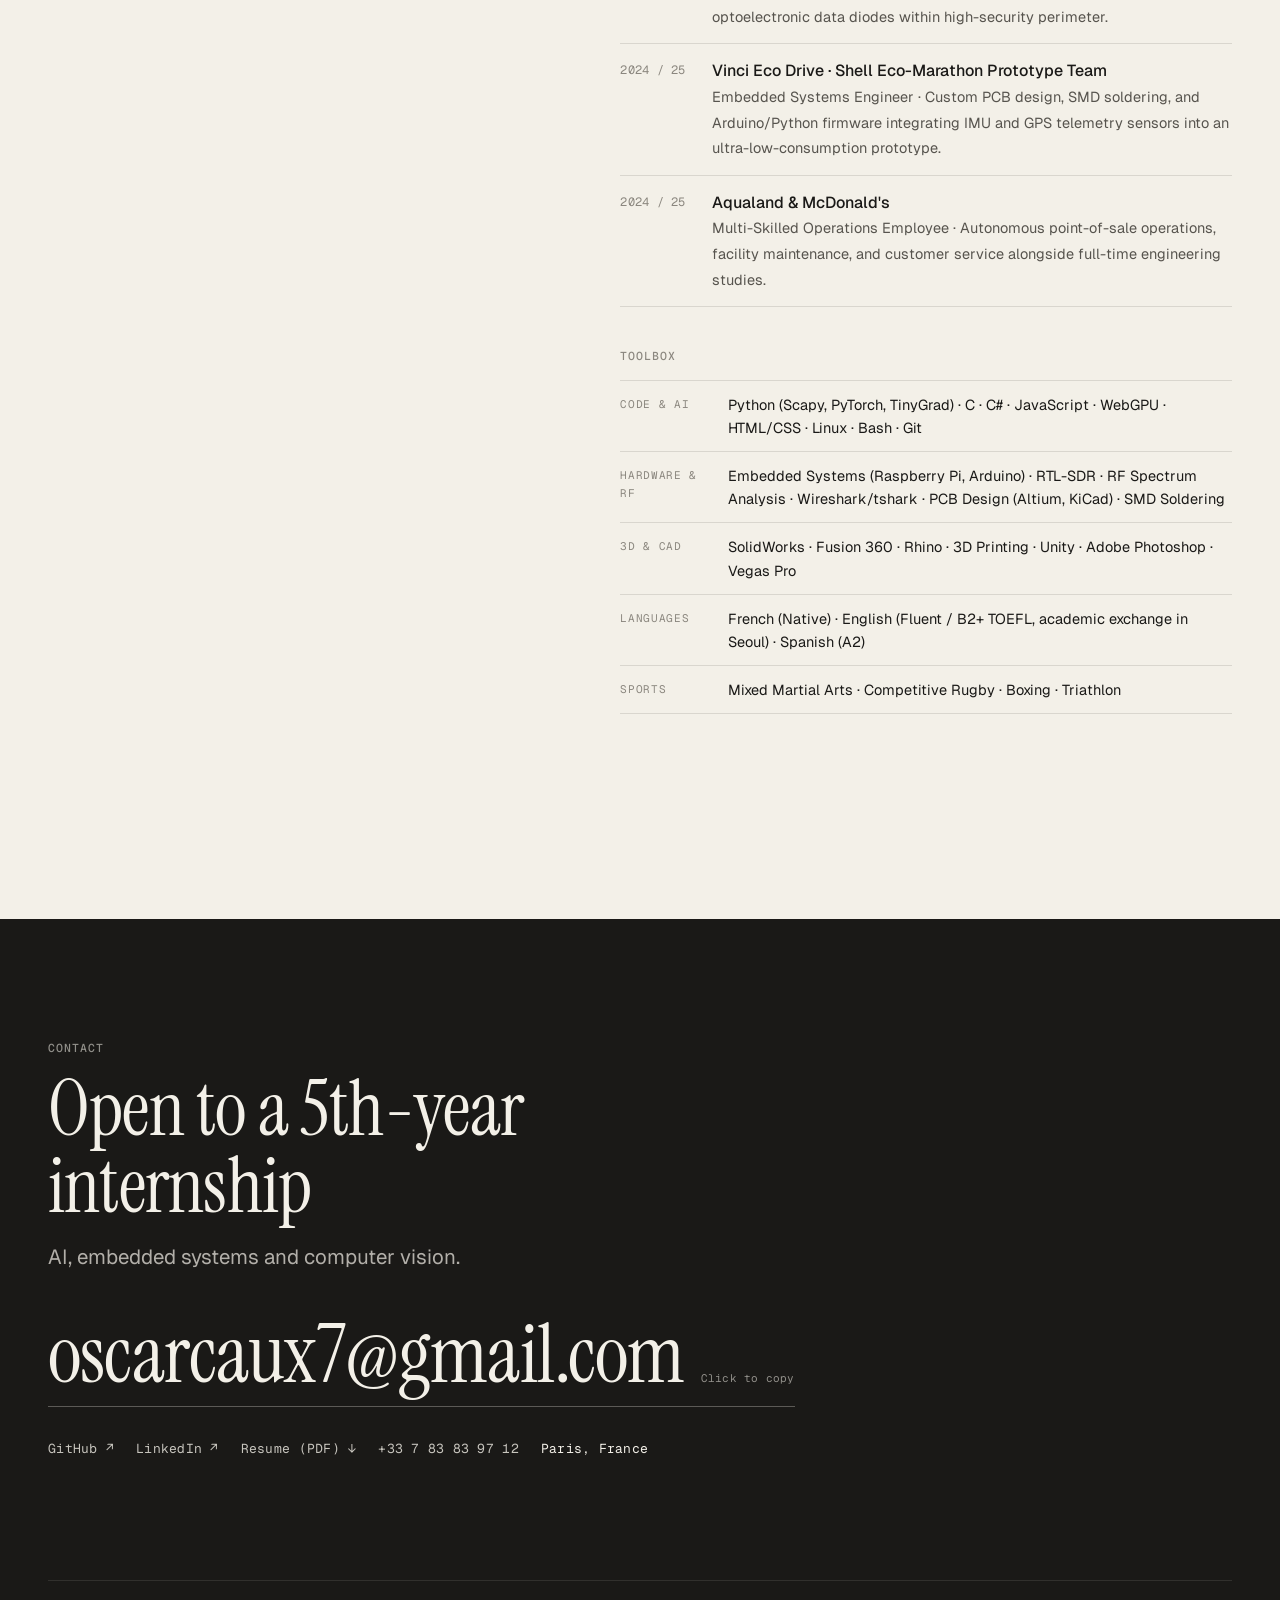
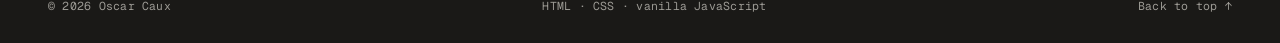
==== commit 466b9bef: "Add the published CHI 2026 paper to Camera T-1 - Camera T-1 is presented as published in the Extende" ====
--- a/index.html
+++ b/index.html
@@ -10,7 +10,7 @@
 <link rel="preconnect" href="https://fonts.googleapis.com">
 <link rel="preconnect" href="https://fonts.gstatic.com" crossorigin>
 <link href="https://fonts.googleapis.com/css2?family=Geist:wght@400;500;600&family=Geist+Mono:wght@400;500&family=Instrument+Serif:ital@0;1&display=swap" rel="stylesheet">
-<link rel="stylesheet" href="style.css?v=7">
+<link rel="stylesheet" href="style.css?v=8">
 </head>
 <body>
 
@@ -144,12 +144,17 @@
       <div><dt>Type</dt><dd>Tangible interface · Lead project</dd></div>
       <div><dt>With</dt><dd>Timothée Darmaillacq</dd></div>
       <div><dt>Year</dt><dd>2025</dd></div>
-      <div><dt>Status</dt><dd><span class="pill">CHI 2026 submission</span></dd></div>
+      <div><dt>Status</dt><dd><span class="pill">Published · CHI EA ’26</span></dd></div>
     </dl>
 
     <div class="callout" data-reveal>
-      <div class="callout-badge mono"><span class="dot on"></span> Research paper · CHI 2026 submission</div>
-      <p>I co-wrote a research paper about Camera T-1 and submitted it to <strong>ACM CHI 2026</strong> (Conference on Human Factors in Computing Systems), the main international conference in Human-Computer Interaction. The paper describes the physical design of the device, the notions of spatial and temporal dissonance it relies on, and its tangible interaction workflow.</p>
+      <div class="callout-badge mono"><span class="dot on"></span> Published · CHI 2026 Extended Abstracts</div>
+      <p class="paper-title">“Camera T-1: Exploring the Temporal Layers of Place Through Photography”</p>
+      <p>Our paper is published in the Extended Abstracts of <strong>ACM CHI 2026</strong> (Barcelona), the main international conference in Human-Computer Interaction. Written with Timothée Darmaillacq, Mariana Aki Tamashiro and Xiao Xiao (De Vinci Research Center, MIT Media Lab), it presents the design of the device and a walking study with five participants: the visual gap between the archive and the present sparks curiosity and playful exploration.</p>
+      <div class="callout-links">
+        <a class="btn solid" href="assets/Camera-T1_CHI-EA-2026.pdf" target="_blank" rel="noopener" data-snd>Read the paper (PDF) ↓</a>
+        <a class="btn" href="https://doi.org/10.1145/3772363.3799317" target="_blank" rel="noopener" data-snd>ACM Digital Library ↗</a>
+      </div>
     </div>
   </div>
 
--- a/style.css
+++ b/style.css
@@ -193,6 +193,8 @@
 .callout-badge { font-size: 11px; font-weight: 500; text-transform: uppercase; letter-spacing: .08em; color: var(--on); display: inline-flex; align-items: center; gap: 8px; }
 .callout p { margin: 0; font-size: 15px; color: var(--ink); line-height: 1.5; max-width: 90ch; }
 .callout strong { font-weight: 500; }
+.callout .paper-title { font-family: var(--serif); font-size: clamp(20px, 2vw, 26px); line-height: 1.2; margin: 2px 0 4px; }
+.callout-links { display: flex; flex-wrap: wrap; gap: 8px; margin-top: 10px; }
 
 .bleed { margin: 0; }
 .bleed .parallax { overflow: hidden; height: min(82vh, 62vw); min-height: 300px; }
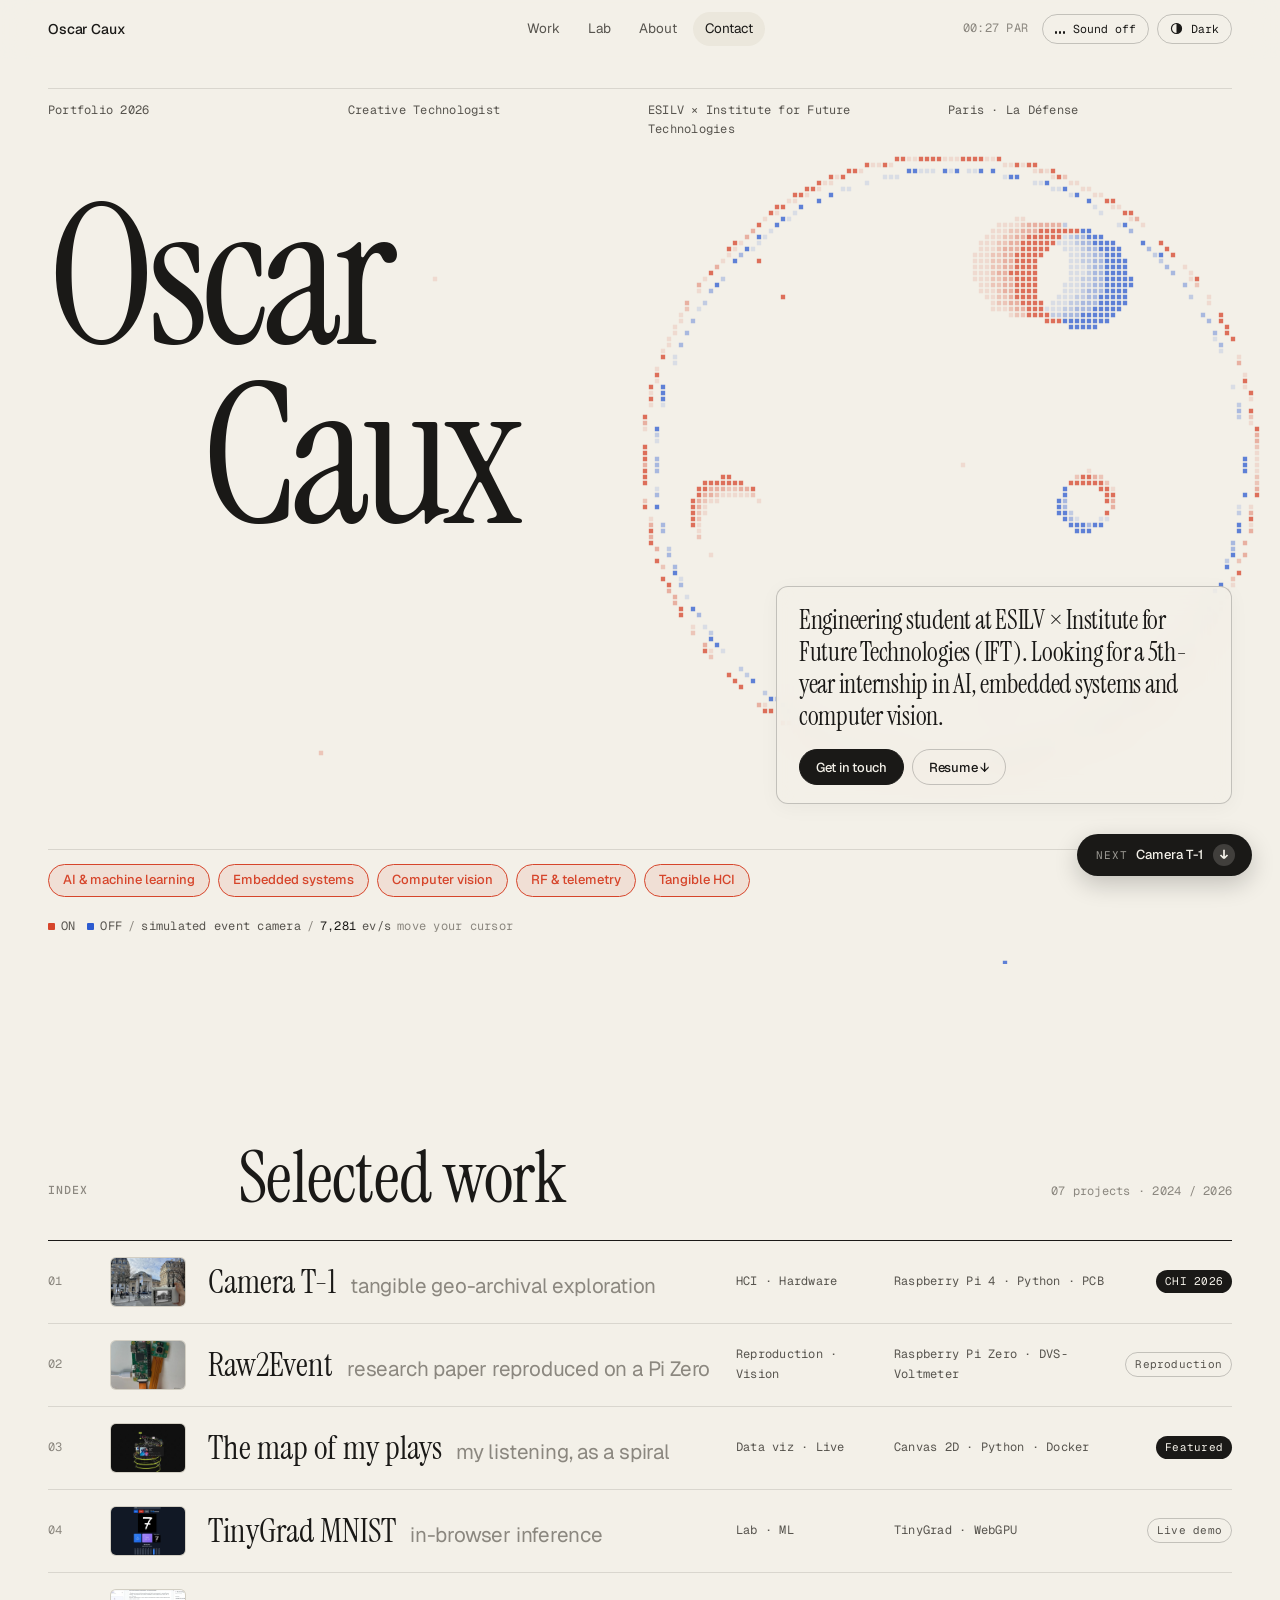
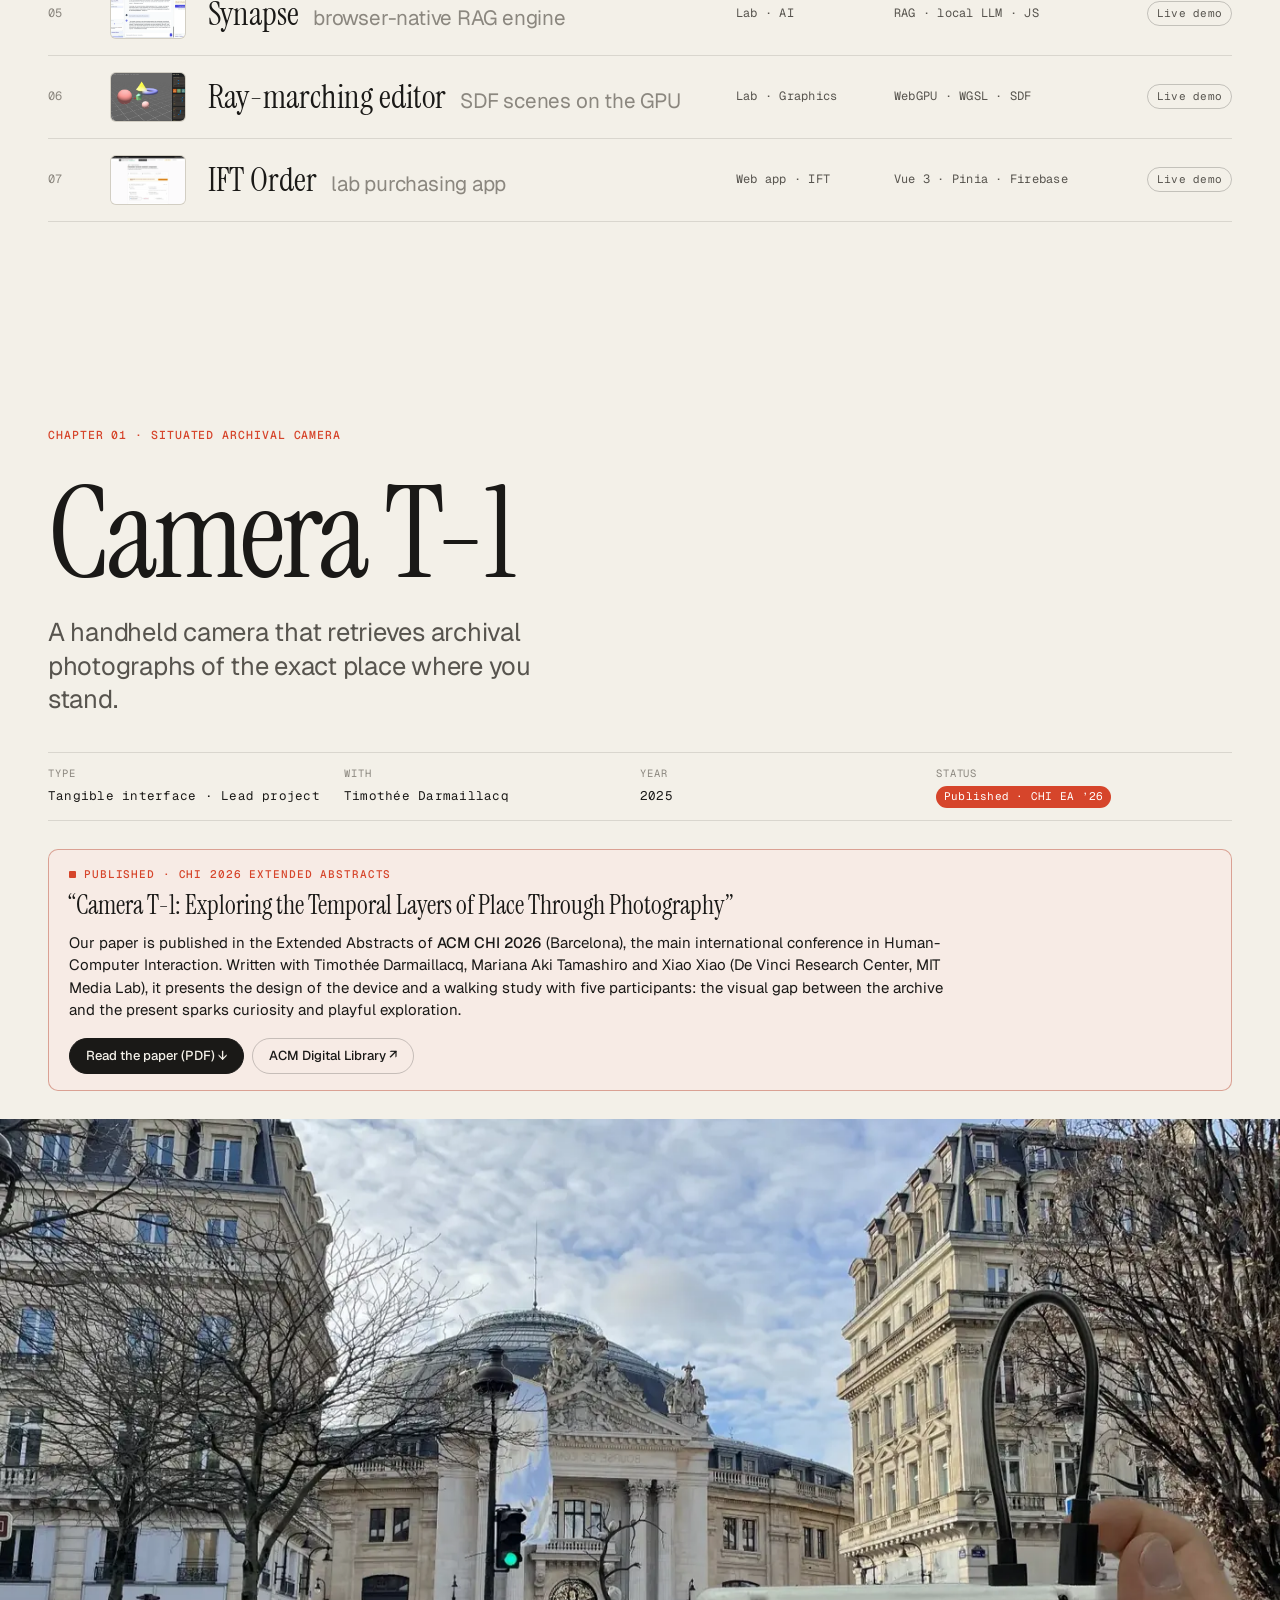
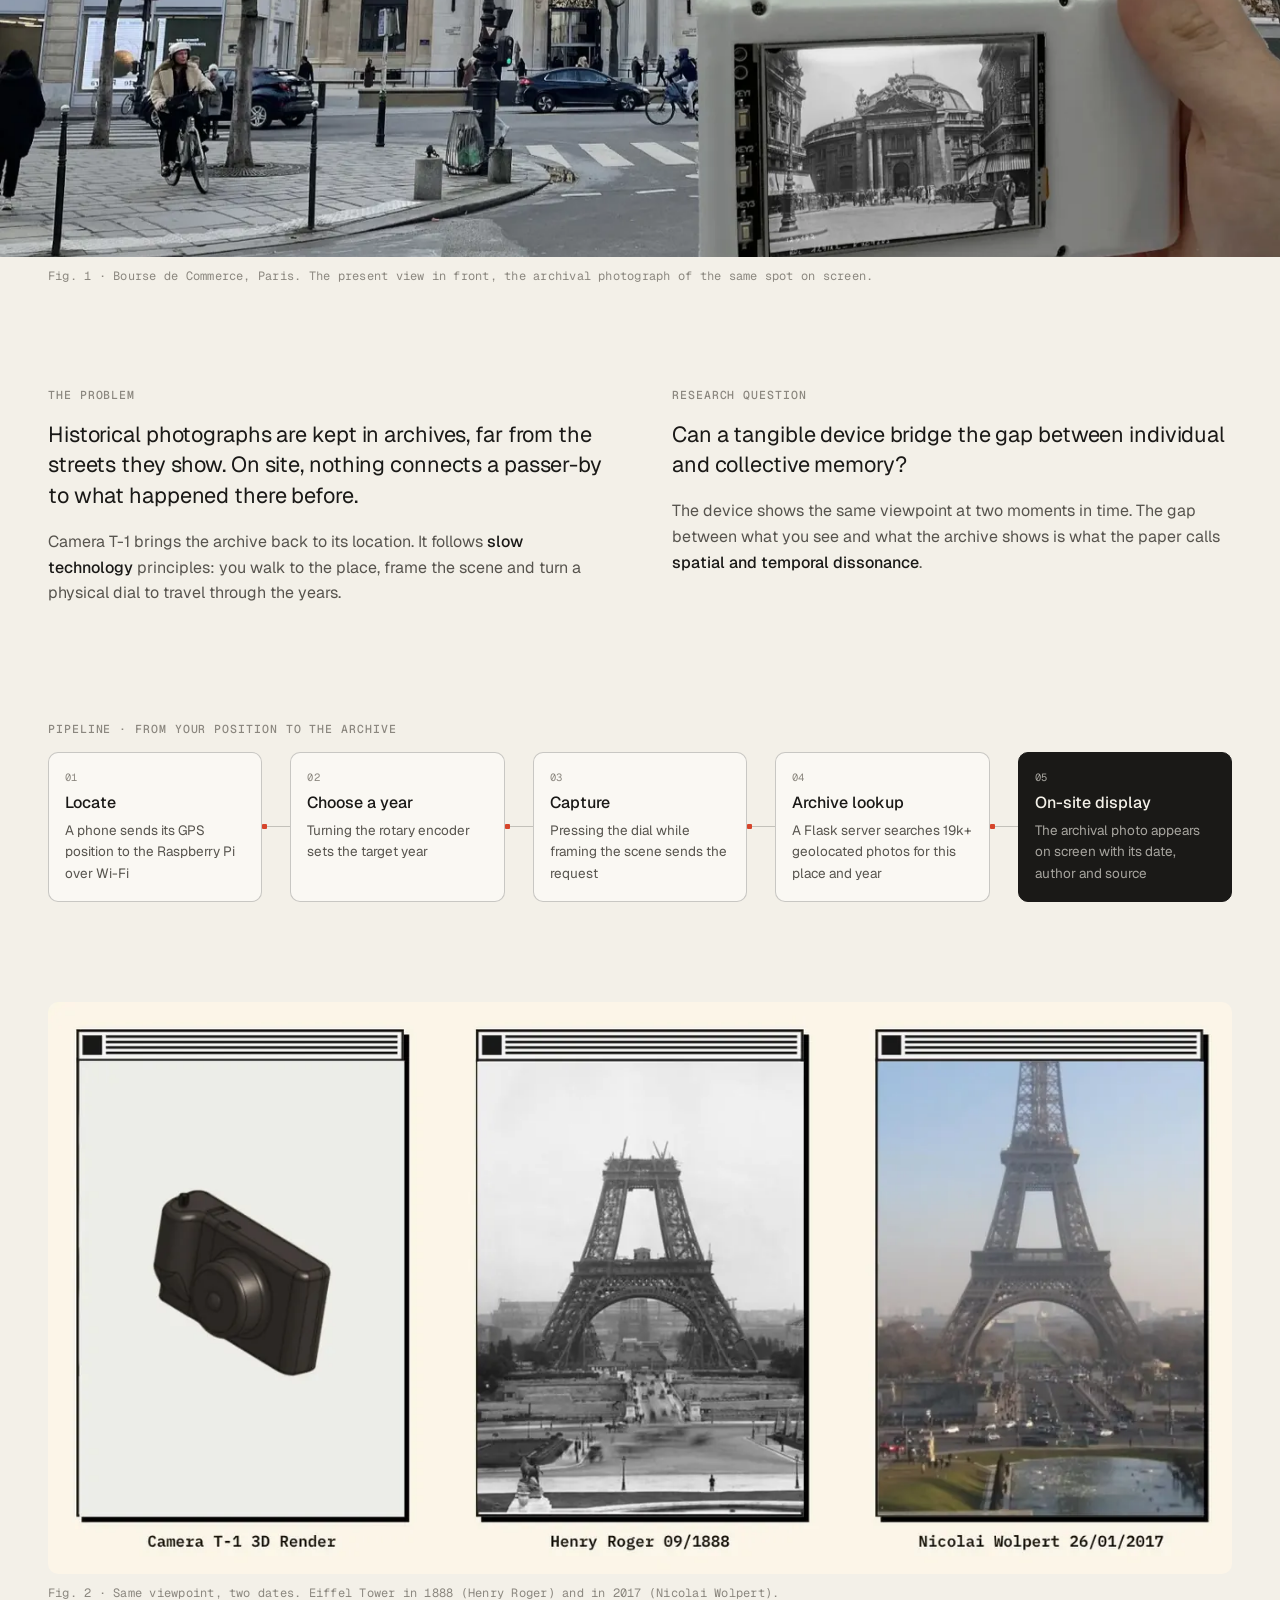
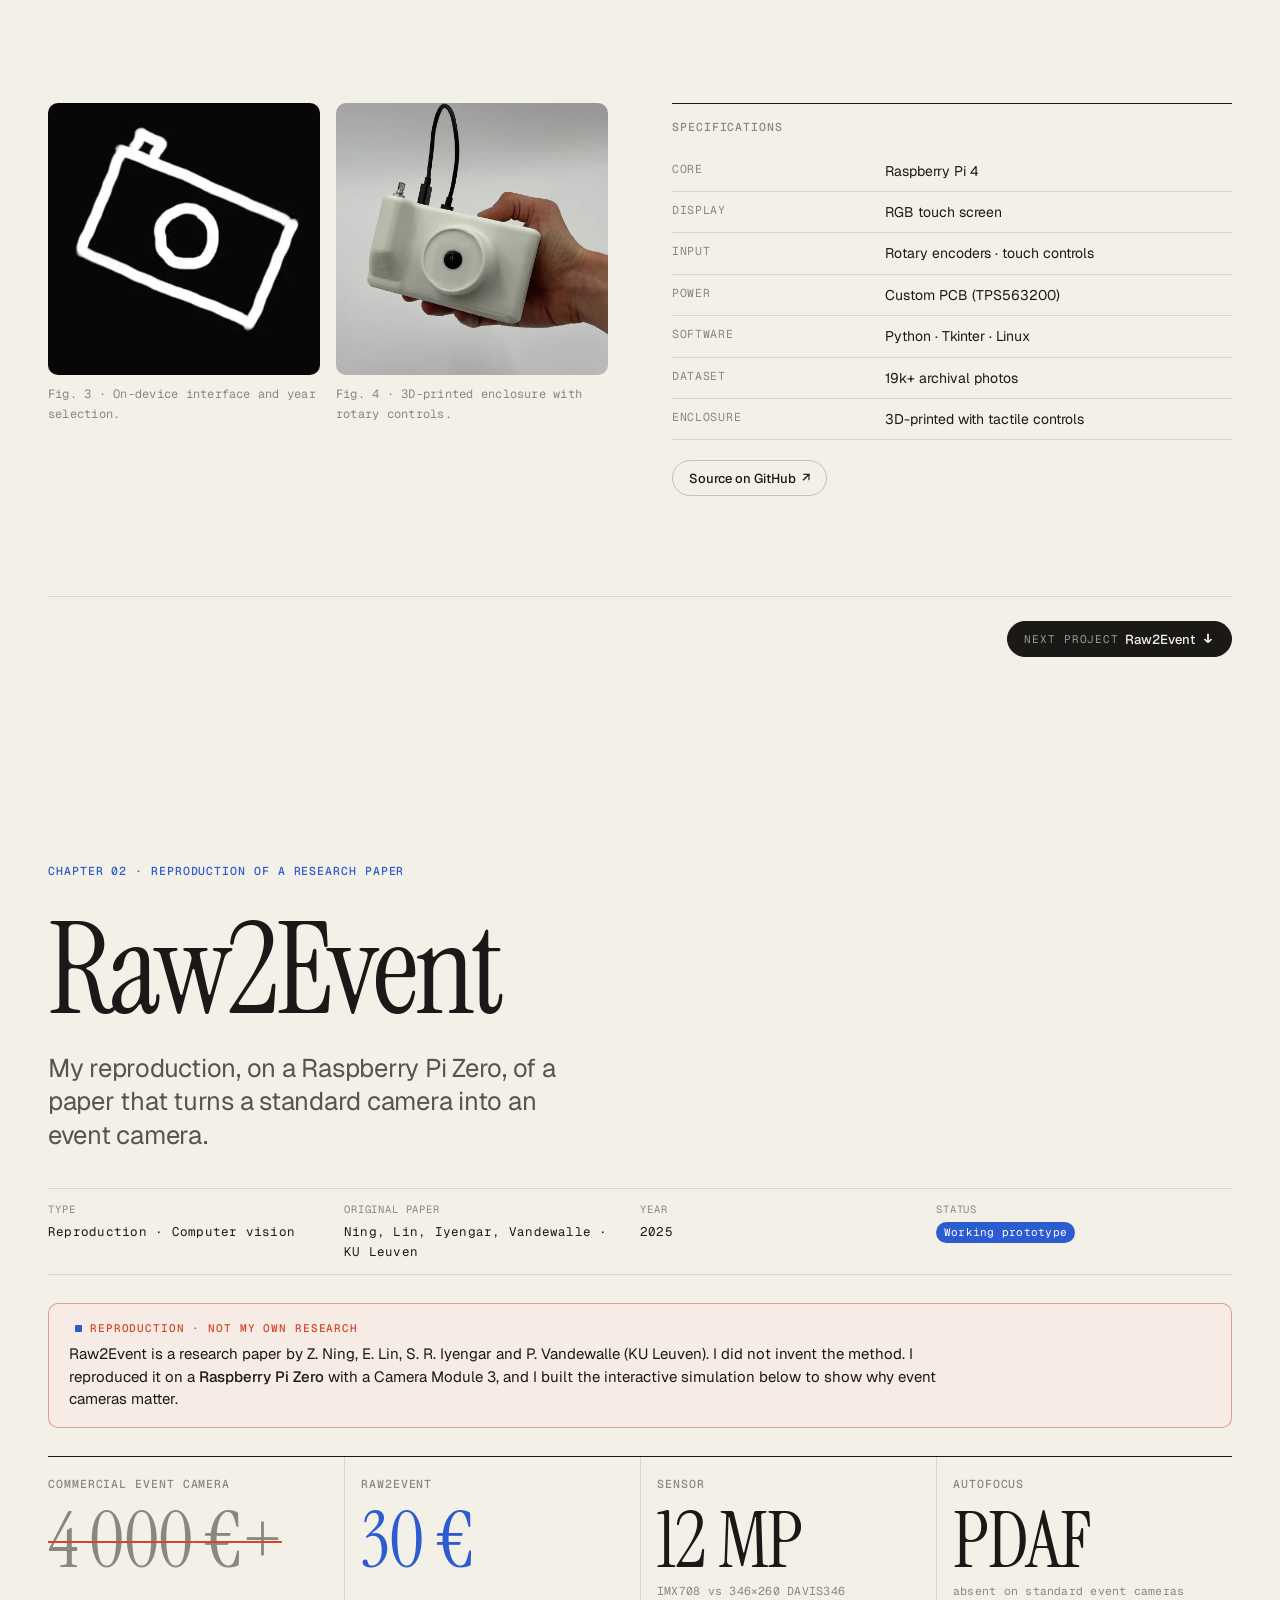
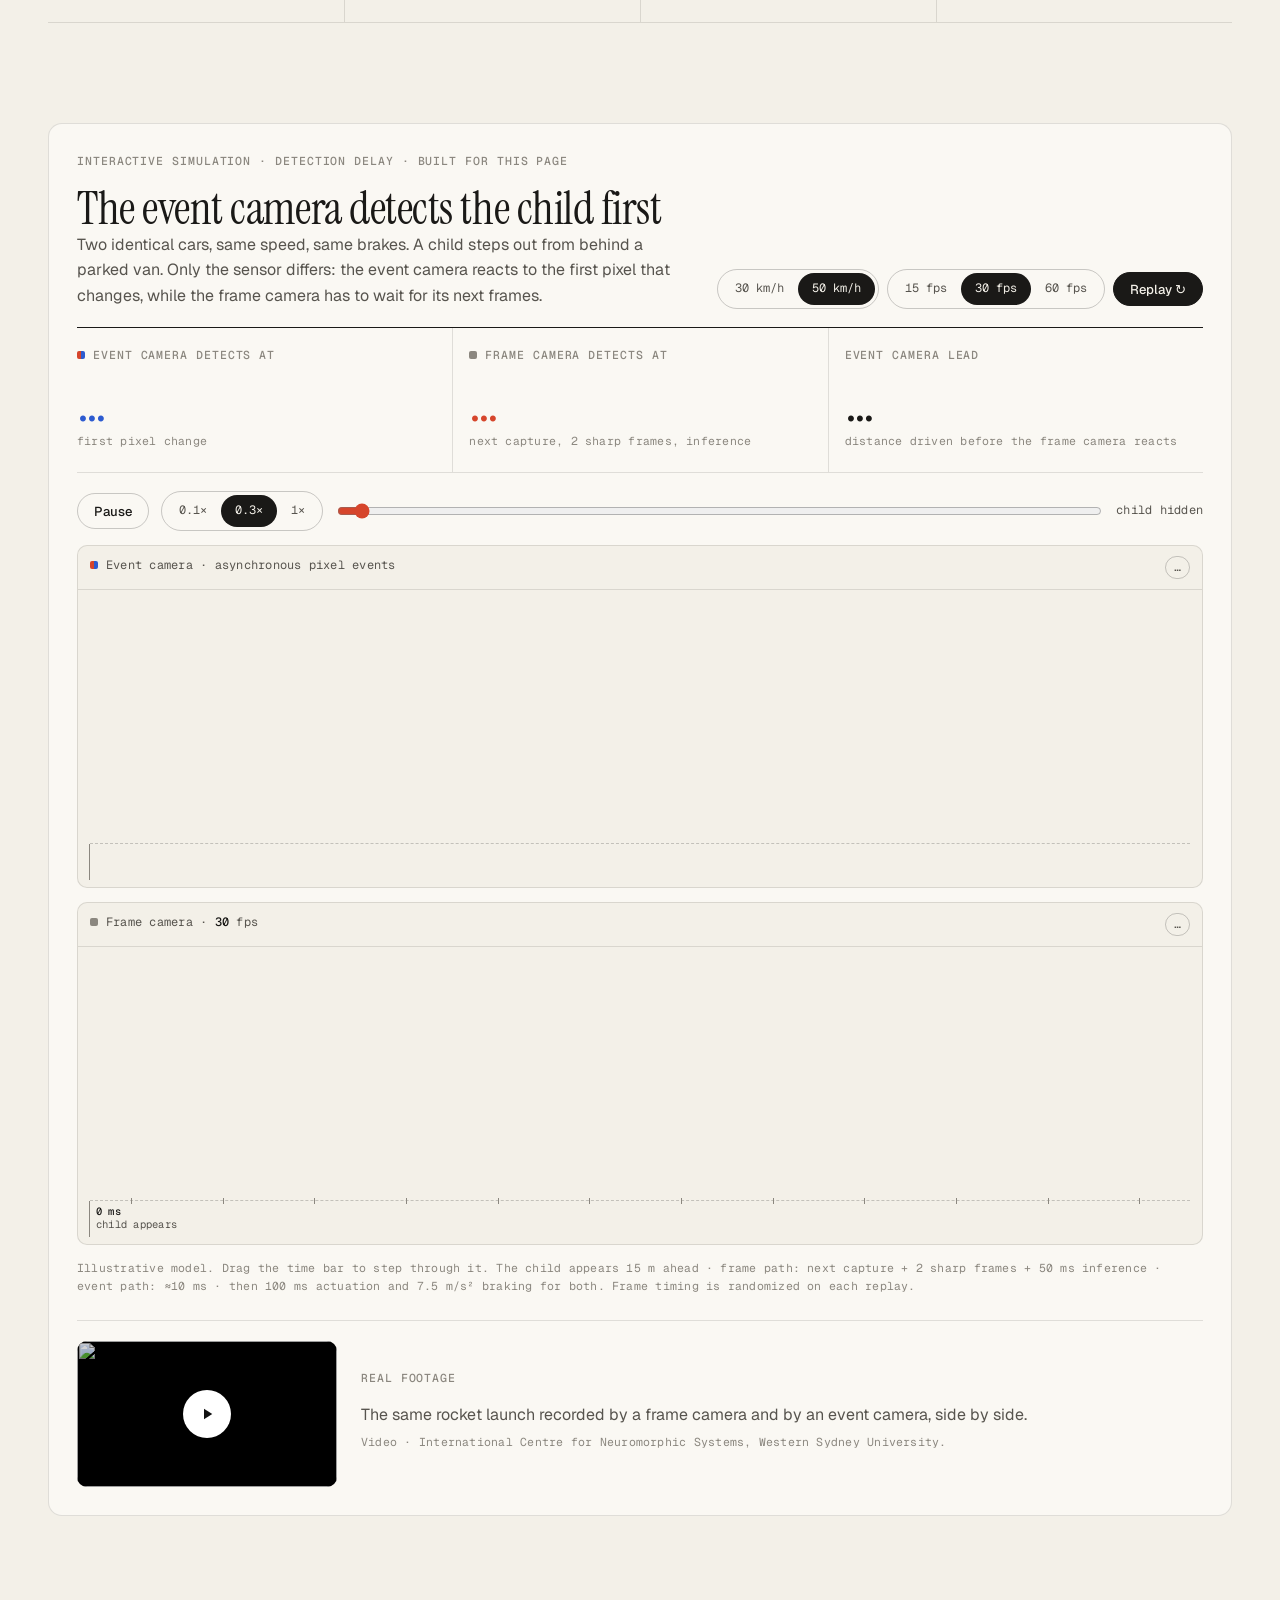
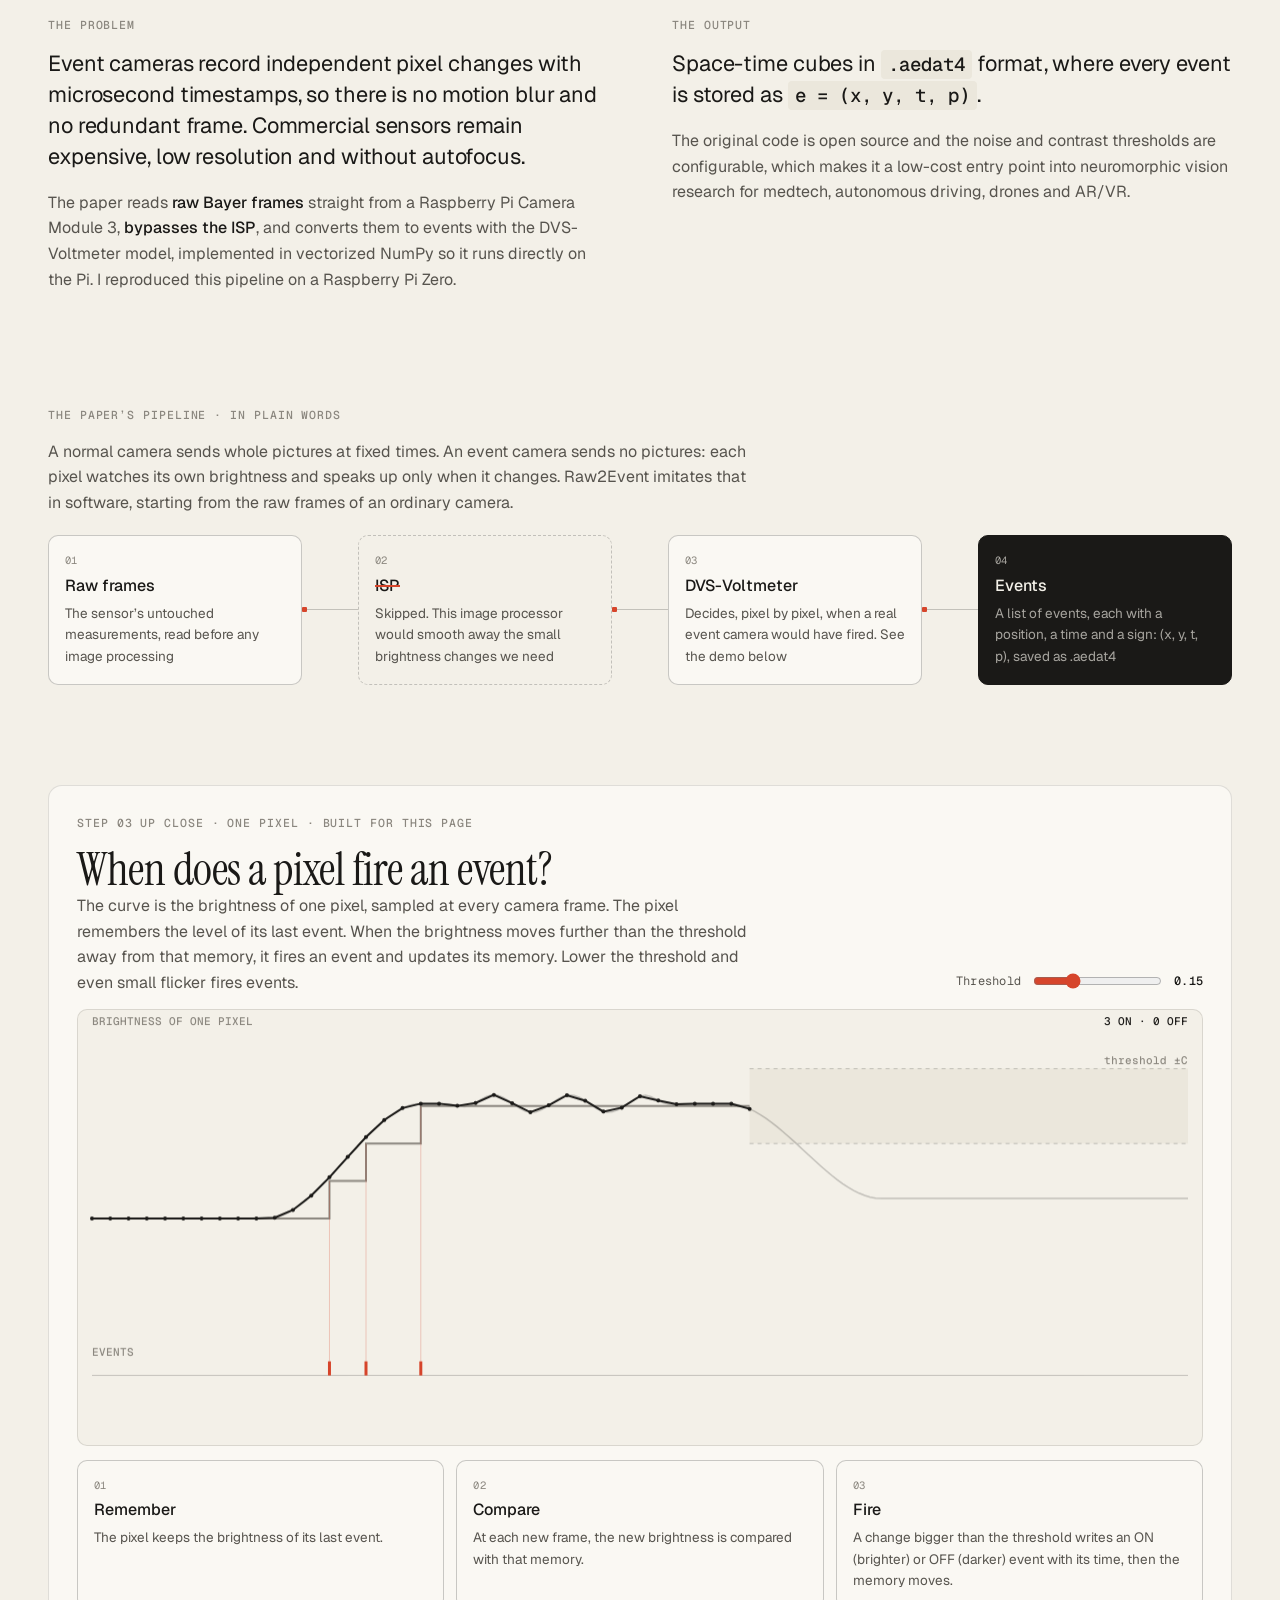
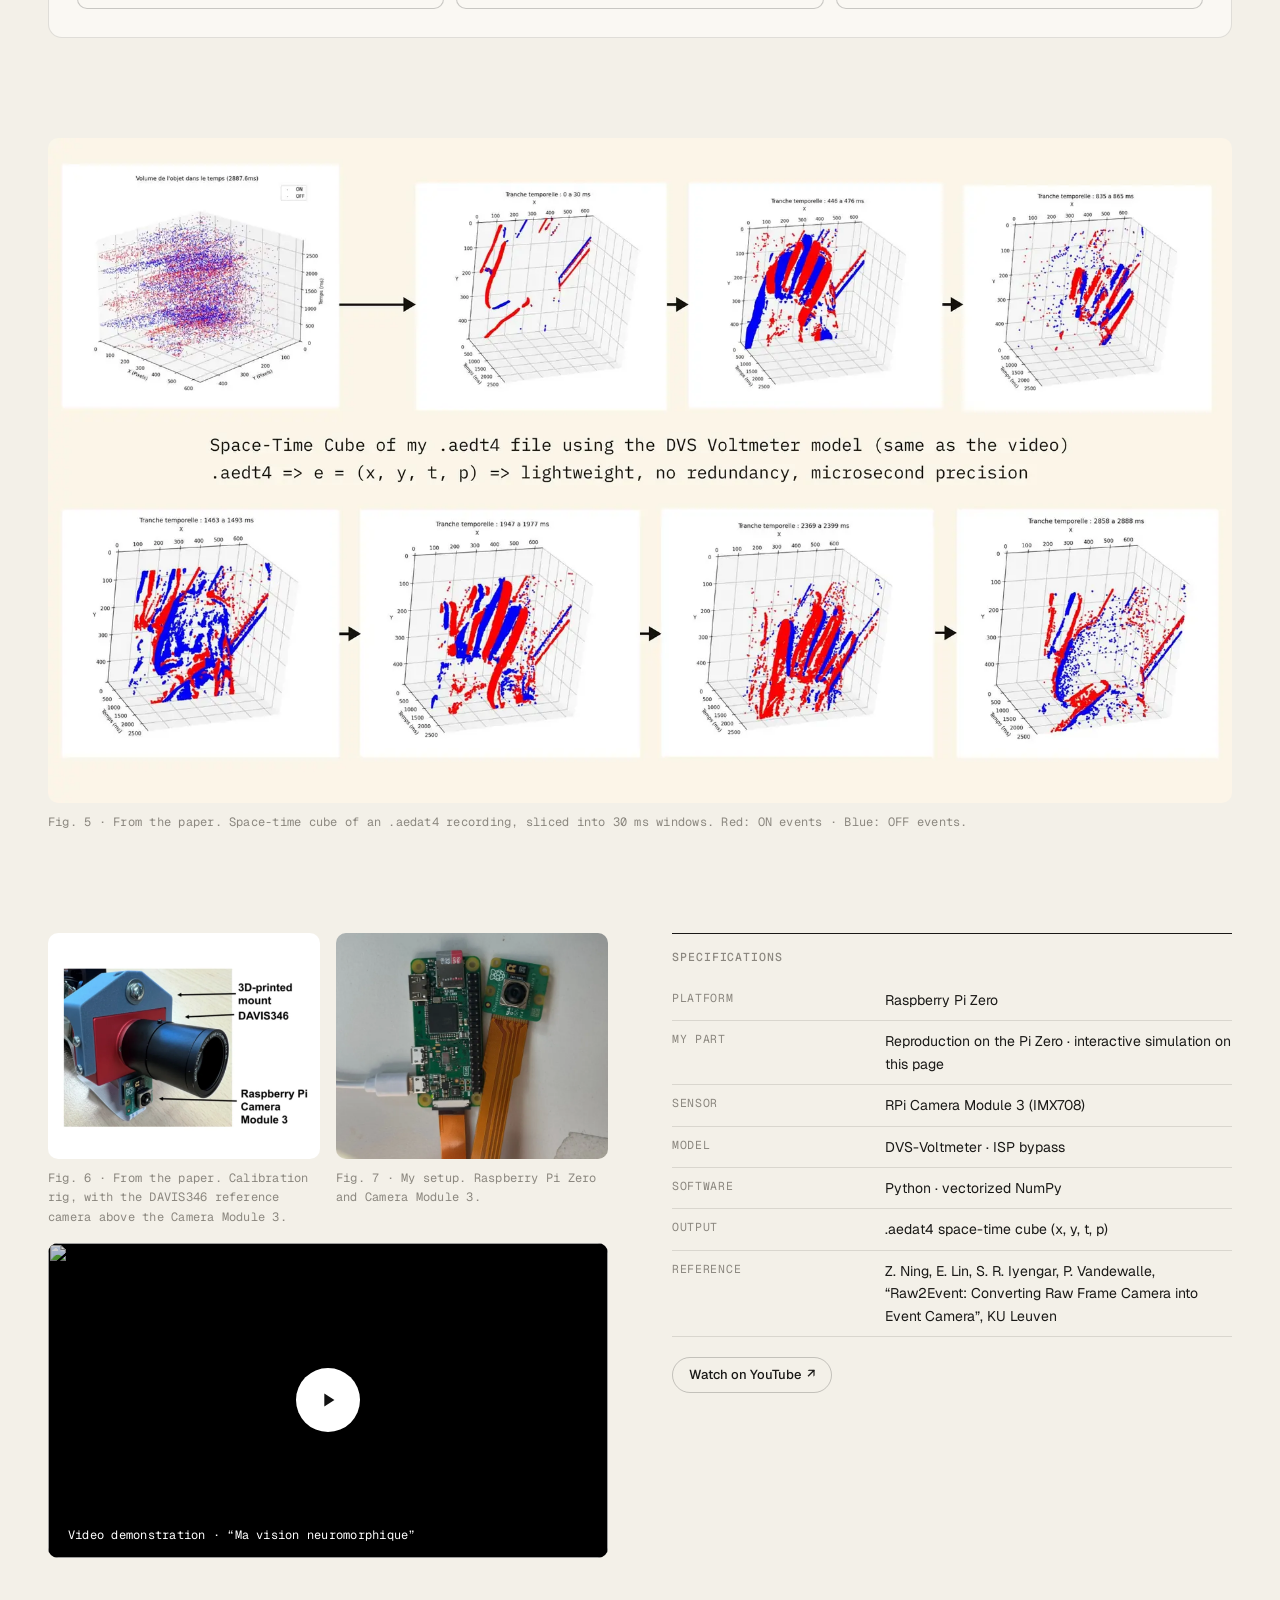
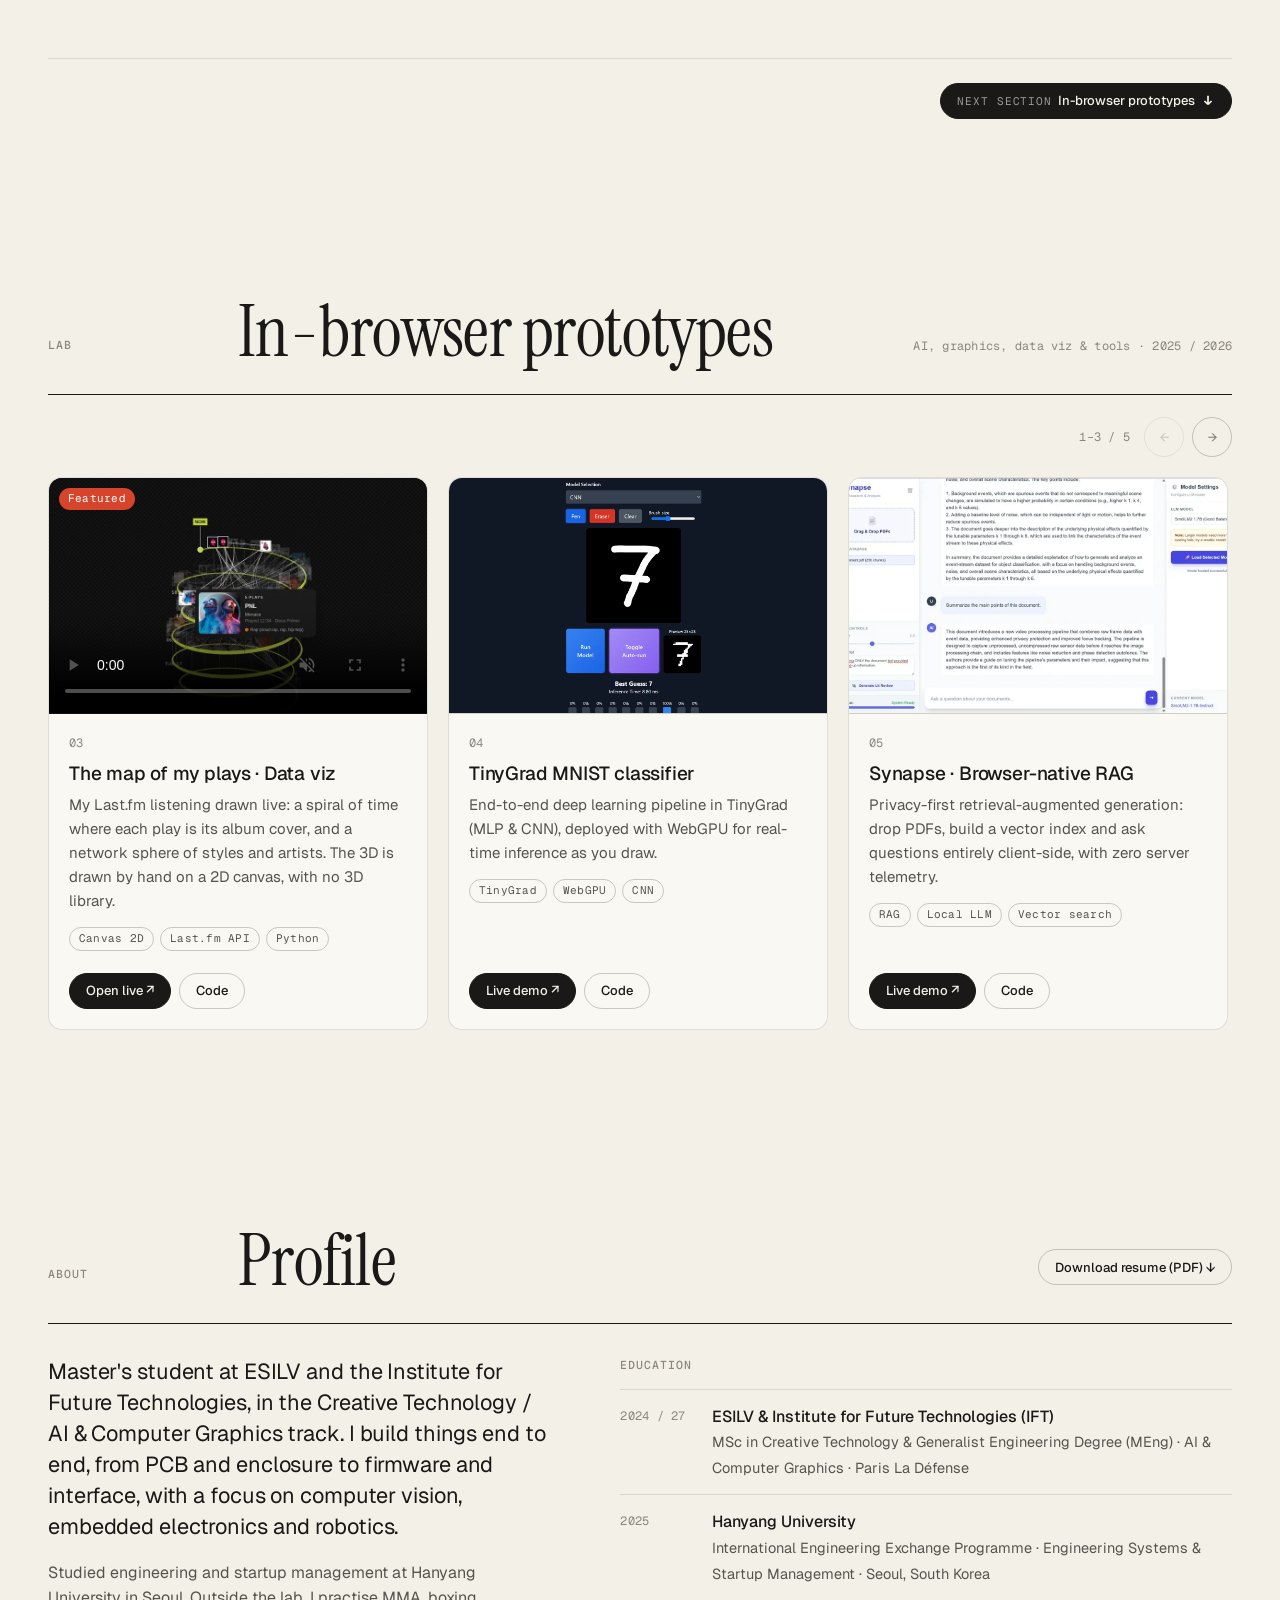
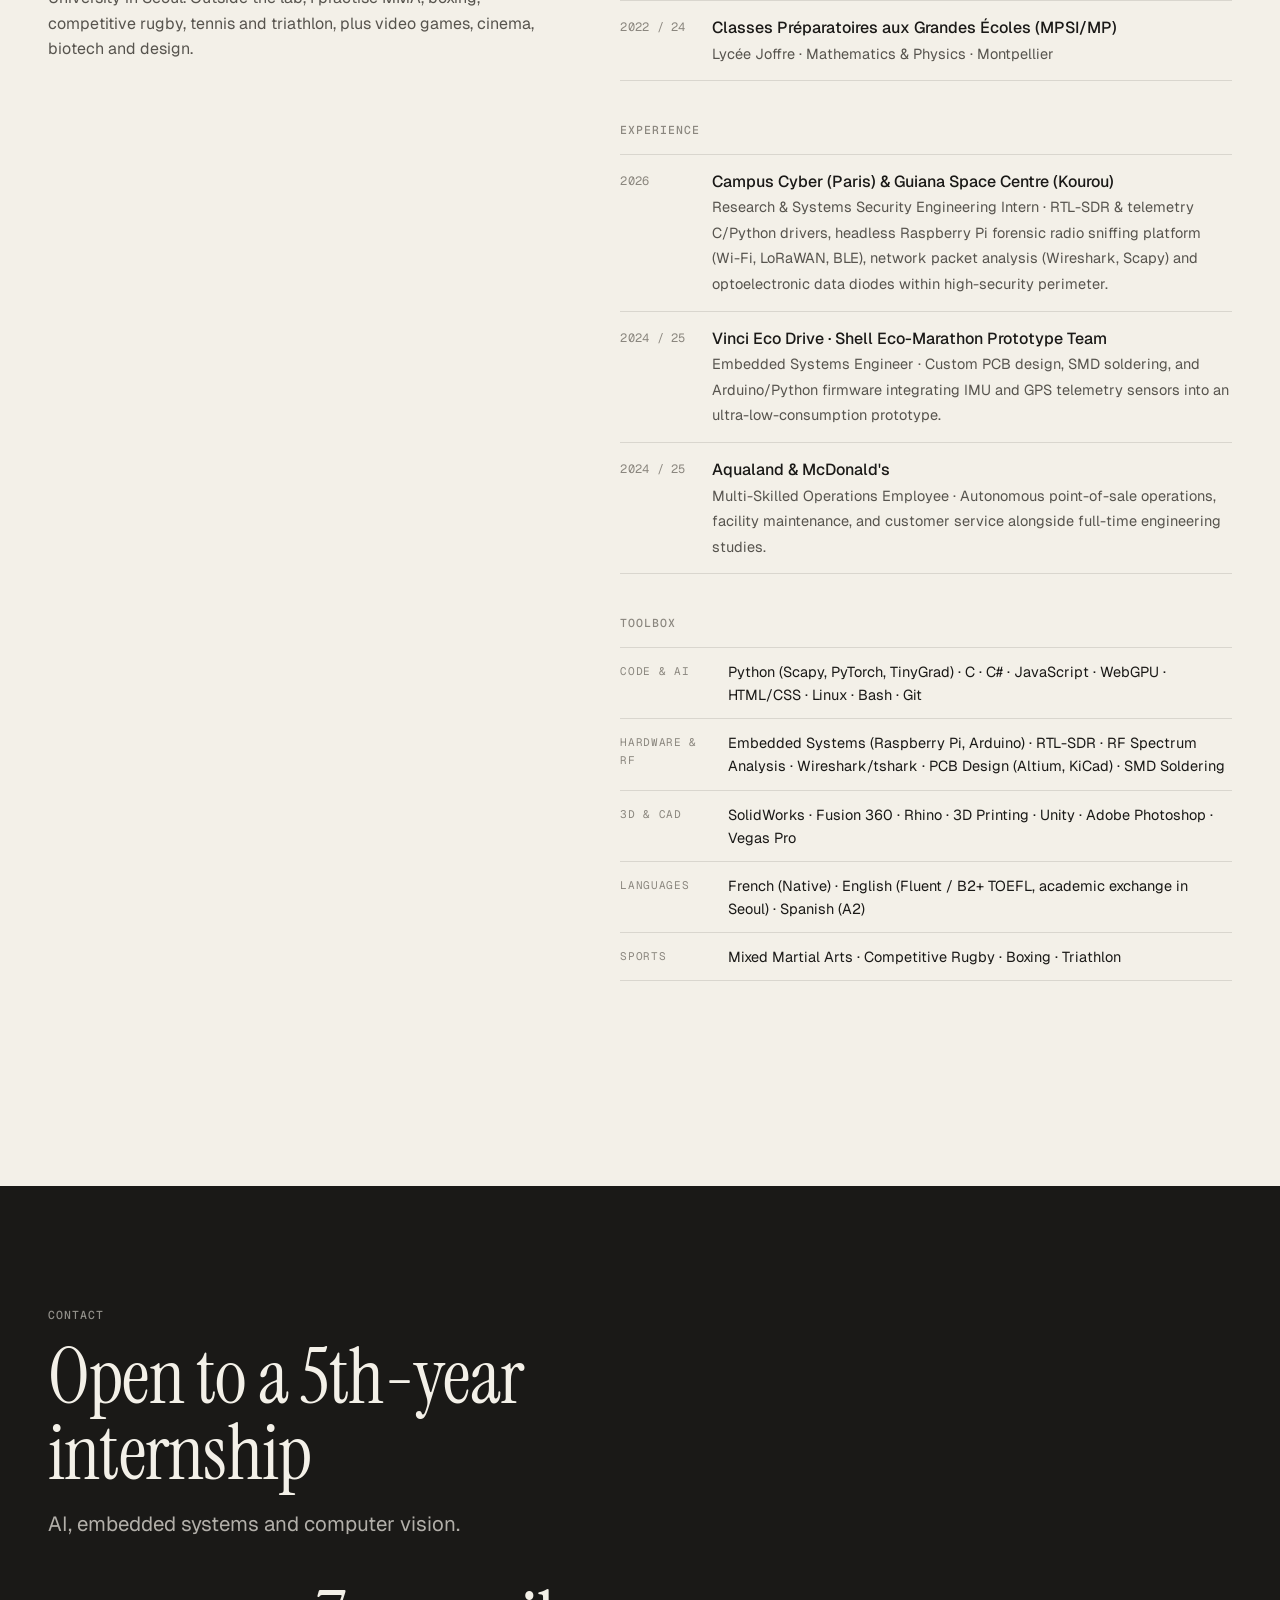
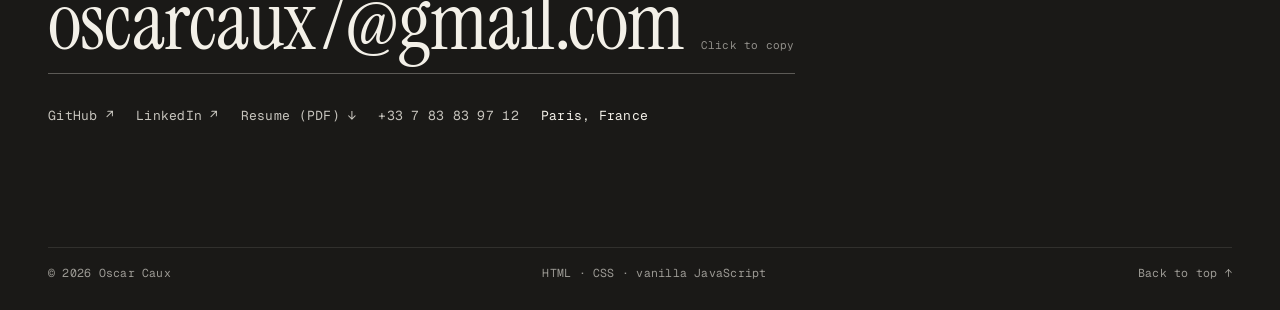
==== commit 83f5ec62: "Lab carousel with music map and IFT Order - The Lab is a horizontal carousel of all the prototypes, " ====
--- a/index.html
+++ b/index.html
@@ -10,7 +10,7 @@
 <link rel="preconnect" href="https://fonts.googleapis.com">
 <link rel="preconnect" href="https://fonts.gstatic.com" crossorigin>
 <link href="https://fonts.googleapis.com/css2?family=Geist:wght@400;500;600&family=Geist+Mono:wght@400;500&family=Instrument+Serif:ital@0;1&display=swap" rel="stylesheet">
-<link rel="stylesheet" href="style.css?v=8">
+<link rel="stylesheet" href="style.css?v=10">
 </head>
 <body>
 
@@ -82,7 +82,7 @@
   <div class="section-head">
     <span class="mono kicker">Index</span>
     <h2 class="display h2">Selected work</h2>
-    <span class="mono muted">05 projects · 2024 / 2025</span>
+    <span class="mono muted">07 projects · 2024 / 2026</span>
   </div>
 
   <ol class="index" id="index">
@@ -102,8 +102,16 @@
       <span class="i-stack mono">Raspberry Pi Zero · DVS-Voltmeter</span>
       <span class="i-badge mono ghost">Reproduction</span>
     </a></li>
+    <li><a href="#lab-music" data-snd data-preview="assets/music-map-poster.webp">
+      <span class="i-num mono">03</span>
+      <span class="i-thumb"><img src="assets/music-map-poster.webp" alt="Music map preview" loading="lazy"></span>
+      <span class="i-title">The map of my plays <em>my listening, as a spiral</em></span>
+      <span class="i-tag mono">Data viz · Live</span>
+      <span class="i-stack mono">Canvas 2D · Python · Docker</span>
+      <span class="i-badge mono">Featured</span>
+    </a></li>
     <li><a href="#lab-mnist" data-snd data-preview="assets/mnist_img.webp">
-      <span class="i-num mono">03</span>
+      <span class="i-num mono">04</span>
       <span class="i-thumb"><img src="assets/mnist_img.webp" alt="TinyGrad MNIST preview" loading="lazy"></span>
       <span class="i-title">TinyGrad MNIST <em>in-browser inference</em></span>
       <span class="i-tag mono">Lab · ML</span>
@@ -111,7 +119,7 @@
       <span class="i-badge mono ghost">Live demo</span>
     </a></li>
     <li><a href="#lab-rag" data-snd data-preview="assets/synapse.webp">
-      <span class="i-num mono">04</span>
+      <span class="i-num mono">05</span>
       <span class="i-thumb"><img src="assets/synapse.webp" alt="Synapse preview" loading="lazy"></span>
       <span class="i-title">Synapse <em>browser-native RAG engine</em></span>
       <span class="i-tag mono">Lab · AI</span>
@@ -119,11 +127,19 @@
       <span class="i-badge mono ghost">Live demo</span>
     </a></li>
     <li><a href="#lab-ray" data-snd data-preview="assets/scene2.webp">
-      <span class="i-num mono">05</span>
+      <span class="i-num mono">06</span>
       <span class="i-thumb"><img src="assets/scene2.webp" alt="Ray-marching editor preview" loading="lazy"></span>
       <span class="i-title">Ray-marching editor <em>SDF scenes on the GPU</em></span>
       <span class="i-tag mono">Lab · Graphics</span>
       <span class="i-stack mono">WebGPU · WGSL · SDF</span>
+      <span class="i-badge mono ghost">Live demo</span>
+    </a></li>
+    <li><a href="#lab-ift" data-snd data-preview="assets/ift-order.webp">
+      <span class="i-num mono">07</span>
+      <span class="i-thumb"><img src="assets/ift-order.webp" alt="IFT Order preview" loading="lazy"></span>
+      <span class="i-title">IFT Order <em>lab purchasing app</em></span>
+      <span class="i-tag mono">Web app · IFT</span>
+      <span class="i-stack mono">Vue 3 · Pinia · Firebase</span>
       <span class="i-badge mono ghost">Live demo</span>
     </a></li>
   </ol>
@@ -430,14 +446,37 @@
   <div class="section-head">
     <span class="mono kicker">Lab</span>
     <h2 class="display h2">In-browser prototypes</h2>
-    <span class="mono muted">AI &amp; Computer Graphics · IFT 2025</span>
-  </div>
-
-  <div class="lab-grid">
-    <article class="lab-card" id="lab-mnist" data-reveal>
+    <span class="mono muted">AI, graphics, data viz &amp; tools · 2025 / 2026</span>
+  </div>
+
+  <div class="lab-carousel" data-reveal>
+    <div class="lab-nav mono">
+      <span class="lab-count" id="lab-count" aria-live="polite"></span>
+      <button class="chip lab-arrow" data-dir="-1" aria-label="Previous prototypes" data-snd>←</button>
+      <button class="chip lab-arrow" data-dir="1" aria-label="Next prototypes" data-snd>→</button>
+    </div>
+    <div class="lab-track" id="lab-track" tabindex="0" role="region" aria-label="In-browser prototypes, scroll sideways">
+    <article class="lab-card" id="lab-music">
+      <div class="lab-img lab-video">
+        <video src="assets/music-map.mp4?v=2" poster="assets/music-map-poster.webp" muted loop playsinline preload="metadata" data-autoplay
+          aria-label="The map of my plays turning: a green spiral of album covers joined by grey threads, then a network sphere of styles and artists"></video>
+        <span class="lab-flag mono">Featured</span>
+      </div>
+      <div class="lab-body">
+        <span class="mono n">03</span>
+        <h3>The map of my plays · Data viz</h3>
+        <p>My Last.fm listening drawn live: a spiral of time where each play is its album cover, and a network sphere of styles and artists. The 3D is drawn by hand on a 2D canvas, with no 3D library.</p>
+        <ul class="chips mono"><li>Canvas 2D</li><li>Last.fm API</li><li>Python</li></ul>
+        <div class="links">
+          <a href="https://student02.wt.thomasjuldo.com/" target="_blank" rel="noopener" class="btn solid" data-snd>Open live ↗</a>
+          <a href="https://github.com/oscarcaux7/music-map" target="_blank" rel="noopener" class="btn" data-snd>Code</a>
+        </div>
+      </div>
+    </article>
+    <article class="lab-card" id="lab-mnist">
       <div class="lab-img"><img src="assets/mnist_img.webp" alt="TinyGrad MNIST interface recognising a hand-drawn 7 with 100% confidence in 8.8 ms" width="1400" height="996" loading="lazy"></div>
       <div class="lab-body">
-        <span class="mono n">03</span>
+        <span class="mono n">04</span>
         <h3>TinyGrad MNIST classifier</h3>
         <p>End-to-end deep learning pipeline in TinyGrad (MLP &amp; CNN), deployed with WebGPU for real-time inference as you draw.</p>
         <ul class="chips mono"><li>TinyGrad</li><li>WebGPU</li><li>CNN</li></ul>
@@ -447,11 +486,10 @@
         </div>
       </div>
     </article>
-
-    <article class="lab-card" id="lab-rag" data-reveal style="--d:.08s">
+    <article class="lab-card" id="lab-rag">
       <div class="lab-img"><img src="assets/synapse.webp" alt="Synapse interface: local RAG chat summarising a PDF, with model settings panel" width="1600" height="886" loading="lazy"></div>
       <div class="lab-body">
-        <span class="mono n">04</span>
+        <span class="mono n">05</span>
         <h3>Synapse · Browser-native RAG</h3>
         <p>Privacy-first retrieval-augmented generation: drop PDFs, build a vector index and ask questions entirely client-side, with zero server telemetry.</p>
         <ul class="chips mono"><li>RAG</li><li>Local LLM</li><li>Vector search</li></ul>
@@ -461,11 +499,10 @@
         </div>
       </div>
     </article>
-
-    <article class="lab-card" id="lab-ray" data-reveal style="--d:.16s">
+    <article class="lab-card" id="lab-ray">
       <div class="lab-img"><img src="assets/scene2.webp" alt="WebGPU ray-marching scene editor with blended SDF sphere, box, torus and pyramid" width="1600" height="889" loading="lazy"></div>
       <div class="lab-body">
-        <span class="mono n">05</span>
+        <span class="mono n">06</span>
         <h3>WebGPU ray-marching editor</h3>
         <p>Interactive 3D editor built on signed distance fields: add, blend and move primitives with real-time dynamic lighting.</p>
         <ul class="chips mono"><li>WebGPU</li><li>SDF</li><li>Ray-marching</li></ul>
@@ -475,6 +512,20 @@
         </div>
       </div>
     </article>
+    <article class="lab-card" id="lab-ift">
+      <div class="lab-img"><img src="assets/ift-order.webp" alt="IFT Order request form in demo mode: requester details, IFT project and urgency" width="1400" height="875" loading="lazy"></div>
+      <div class="lab-body">
+        <span class="mono n">07</span>
+        <h3>IFT Order · Lab purchasing app</h3>
+        <p>Web app for the Institute for Future Technologies: students request components with supplier links and get a tracking code; lab managers approve, order and export to CSV. Real-time Firestore on the free Firebase tier.</p>
+        <ul class="chips mono"><li>Vue 3</li><li>Pinia</li><li>Firebase</li></ul>
+        <div class="links">
+          <a href="https://oscarcaux7.github.io/ift-order/" target="_blank" rel="noopener" class="btn solid" data-snd>Live demo ↗</a>
+          <a href="https://github.com/oscarcaux7/ift-order" target="_blank" rel="noopener" class="btn" data-snd>Code</a>
+        </div>
+      </div>
+    </article>
+    </div>
   </div>
 </section>
 
@@ -597,6 +648,6 @@
 </main>
 
 <div class="toast mono" id="toast" role="status"></div>
-<script src="main.js?v=20"></script>
+<script src="main.js?v=23"></script>
 </body>
 </html>
--- a/style.css
+++ b/style.css
@@ -123,7 +123,7 @@
 .hero-title .line:nth-child(2) { padding-left: 12vw; }
 .hero-title .line:nth-child(2) > span { animation-delay: .12s; }
 @keyframes rise { to { transform: none; } }
-.hero-lede { max-width: 38ch; font-size: clamp(18px, 1.7vw, 23px); line-height: 1.4; color: var(--ink); margin: 5vh 0 0 auto; letter-spacing: -.01em; opacity: 0; animation: fade 1s .6s var(--ease) forwards; background: color-mix(in srgb, var(--bg) 88%, transparent); backdrop-filter: blur(12px); -webkit-backdrop-filter: blur(12px); padding: 18px 22px; border-radius: 12px; border: 1px solid var(--line-2); box-shadow: 0 4px 20px rgba(0, 0, 0, .04); }
+.hero-lede { max-width: 38ch; font-family: var(--serif); font-size: clamp(21px, 2vw, 28px); line-height: 1.25; color: var(--ink); margin: 5vh 0 0 auto; letter-spacing: -.01em; opacity: 0; animation: fade 1s .6s var(--ease) forwards; background: color-mix(in srgb, var(--bg) 88%, transparent); backdrop-filter: blur(12px); -webkit-backdrop-filter: blur(12px); padding: 18px 22px; border-radius: 12px; border: 1px solid var(--line-2); box-shadow: 0 4px 20px rgba(0, 0, 0, .04); }
 .hero-cta { display: flex; flex-wrap: wrap; gap: 8px; margin-top: 16px; }
 .hero-lede em { font-family: var(--serif); font-size: 1.12em; }
 @keyframes fade { from { opacity: 0; transform: translateY(12px); } to { opacity: 1; transform: none; } }
@@ -283,9 +283,6 @@
 .yt-label { position: absolute; left: 12px; bottom: 10px; color: #fff; background: rgba(0,0,0,.55); padding: 3px 8px; border-radius: 4px; }
 
 /* ---------- Lab ---------- */
-.lab-grid { display: grid; gap: 20px; padding-top: 28px; }
-@media (min-width: 760px) { .lab-grid { grid-template-columns: 1fr 1fr; } }
-@media (min-width: 1100px) { .lab-grid { grid-template-columns: repeat(3, 1fr); } }
 .lab-card { background: var(--card); border: 1px solid var(--line); border-radius: var(--r-lg); overflow: hidden; display: flex; flex-direction: column; transition: transform .4s var(--ease), border-color .3s; scroll-margin-top: 80px; }
 .lab-card:hover { transform: translateY(-4px); border-color: var(--line-2); }
 .lab-img { aspect-ratio: 16/10; overflow: hidden; background: var(--bg-2); border-bottom: 1px solid var(--line); }
@@ -442,3 +439,18 @@
   .chapter-head.has-model > :not(.t1-model) { grid-column: 1; }
   .t1-model { grid-column: 2; grid-row: 1 / span 3; height: auto; min-height: 360px; margin: -40px 0 -24px; }
 }
+
+/* ---------- Lab: horizontal carousel of cards ---------- */
+.lab-carousel { padding-top: 22px; }
+.lab-nav { display: flex; justify-content: flex-end; align-items: center; gap: 8px; margin-bottom: 14px; color: var(--ink-3); }
+.lab-count { margin-right: 6px; font-variant-numeric: tabular-nums; }
+.lab-arrow { width: 40px; height: 40px; padding: 0; justify-content: center; font-size: 15px; }
+.lab-arrow:disabled { opacity: .35; cursor: default; background: none; }
+.lab-track { display: grid; grid-auto-flow: column; grid-auto-columns: 86%; gap: 20px; overflow-x: auto; overscroll-behavior-x: contain; scroll-snap-type: x mandatory; padding: 6px 2px 18px; scrollbar-width: thin; scrollbar-color: var(--line-2) transparent; }
+@media (min-width: 760px) { .lab-track { grid-auto-columns: calc((100% - 20px) / 2); } }
+@media (min-width: 1100px) { .lab-track { grid-auto-columns: calc((100% - 40px) / 3); } }
+.lab-track > .lab-card { scroll-snap-align: start; }
+.lab-track:focus-visible { outline-offset: 4px; }
+.lab-video { position: relative; background: #111; }
+.lab-video video { width: 100%; height: 100%; object-fit: cover; display: block; }
+.lab-flag { position: absolute; top: 10px; left: 10px; padding: 2px 9px; border-radius: 99px; background: var(--on); color: #fff; font-size: 11px; }
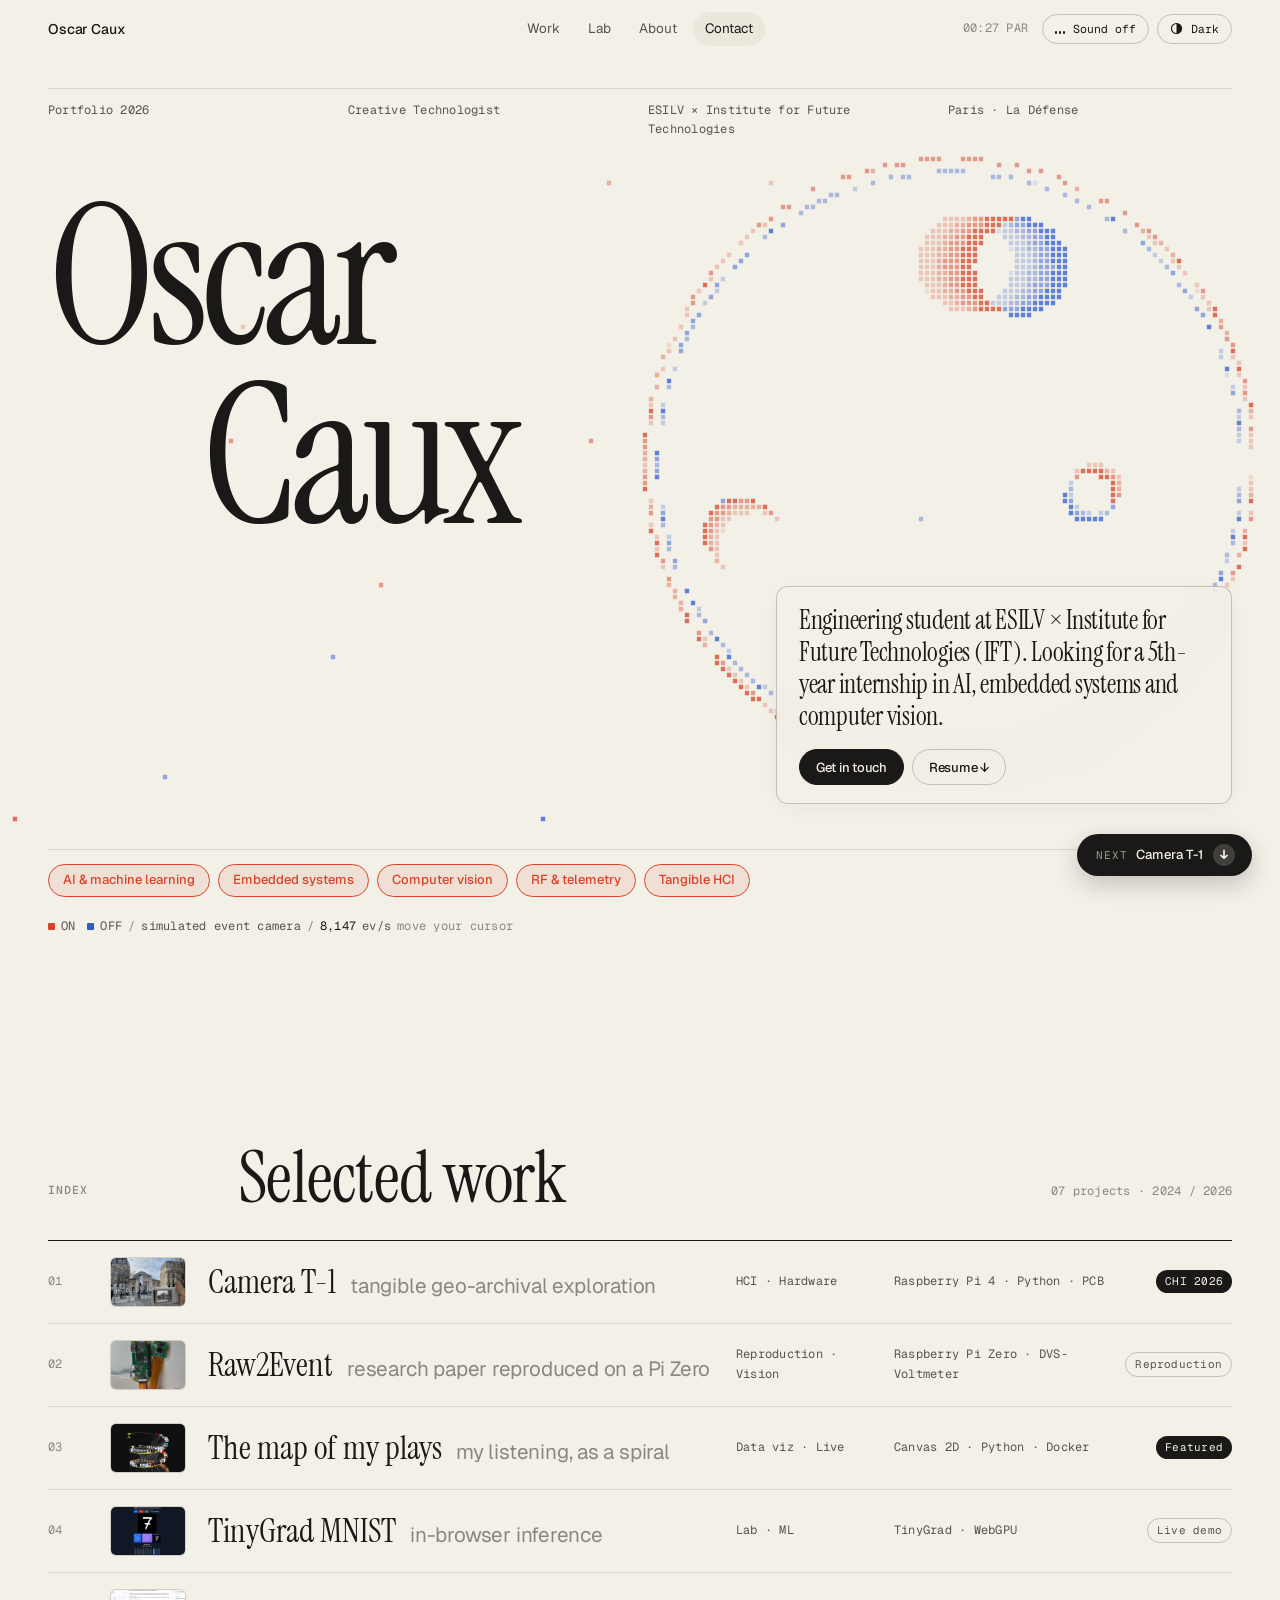
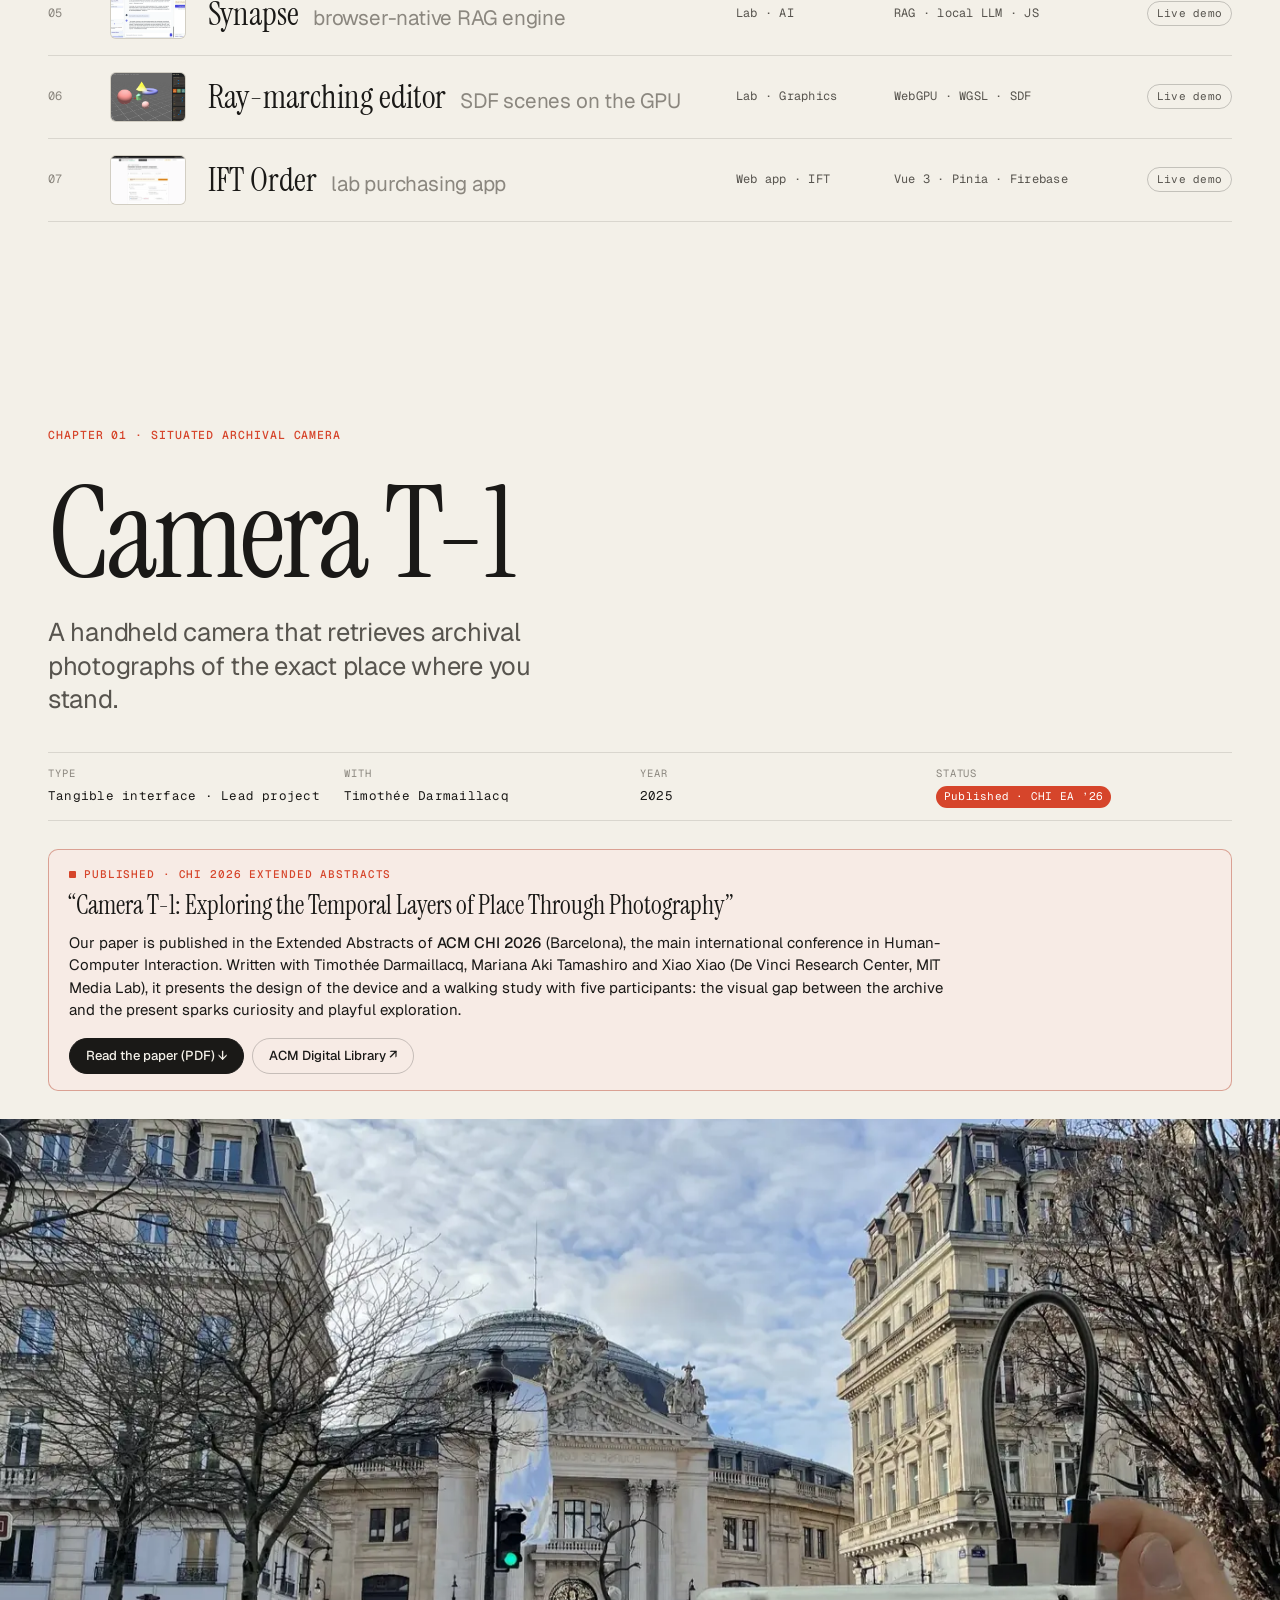
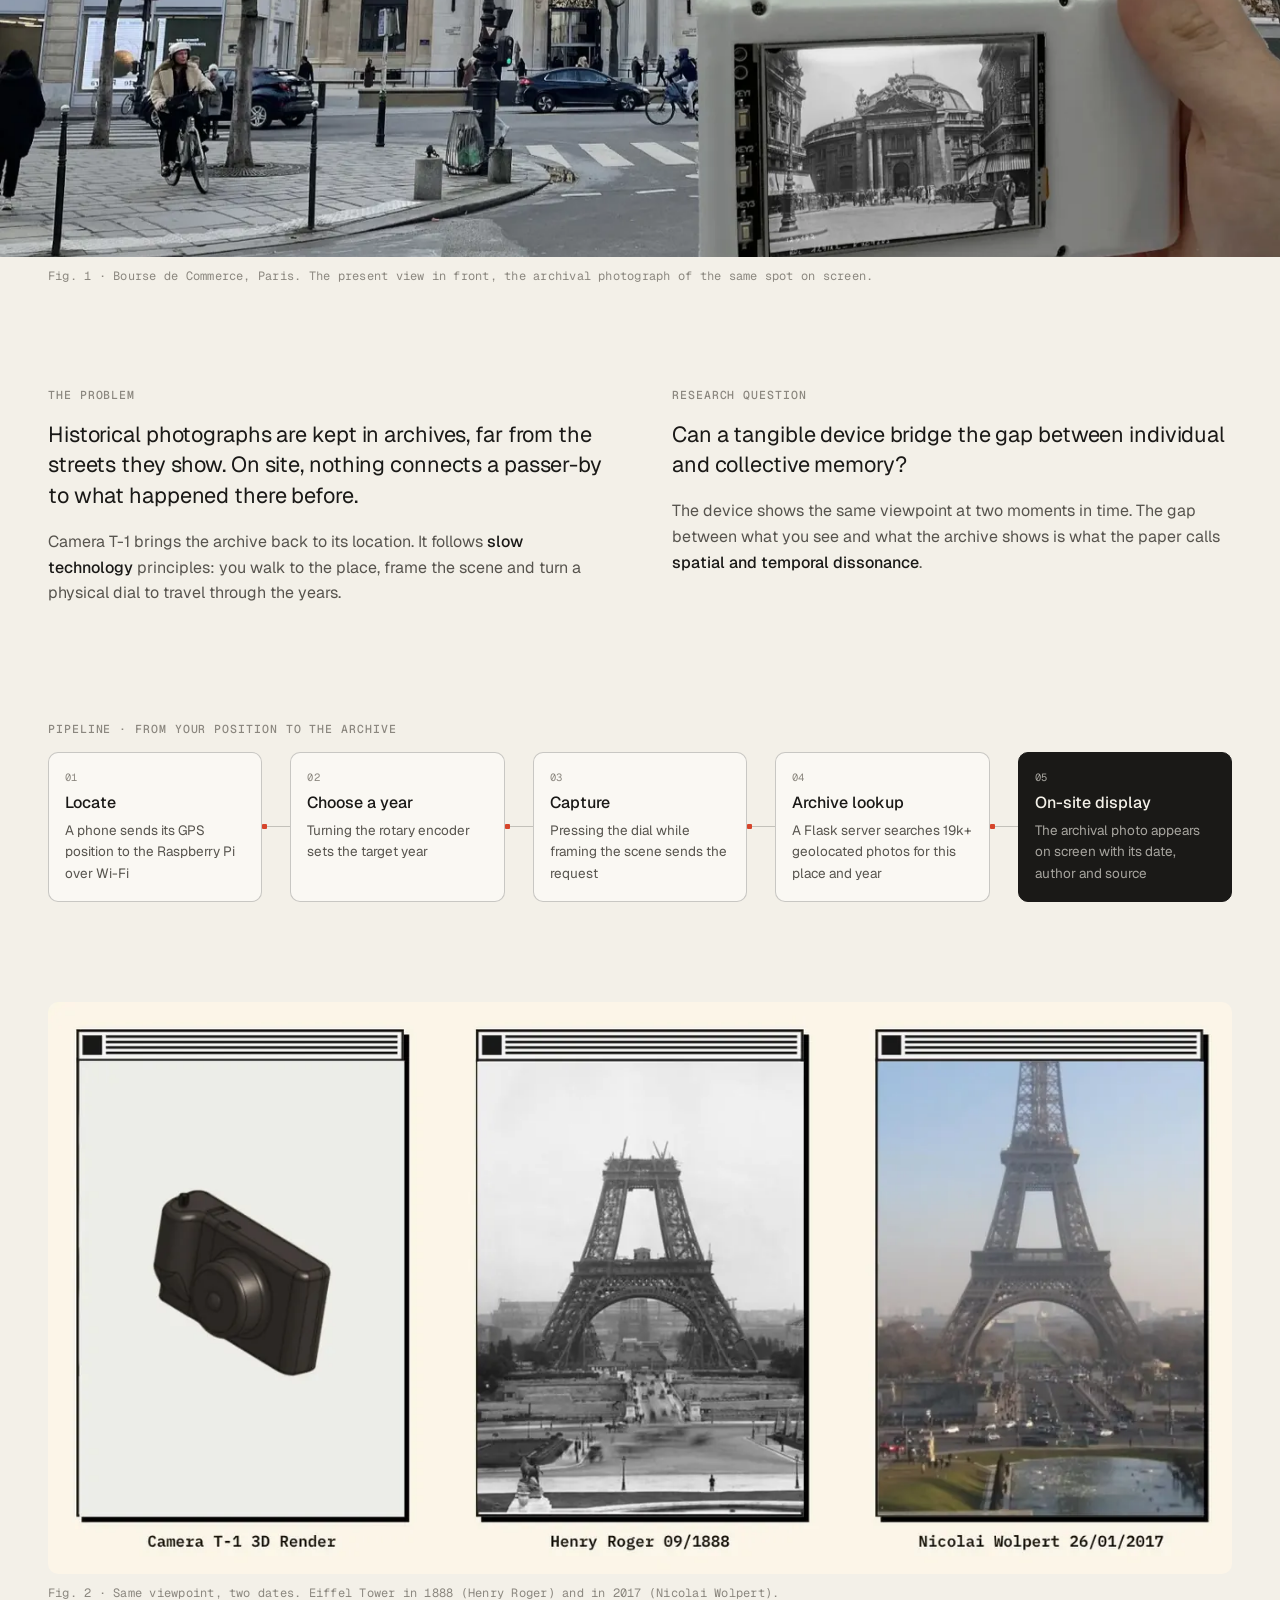
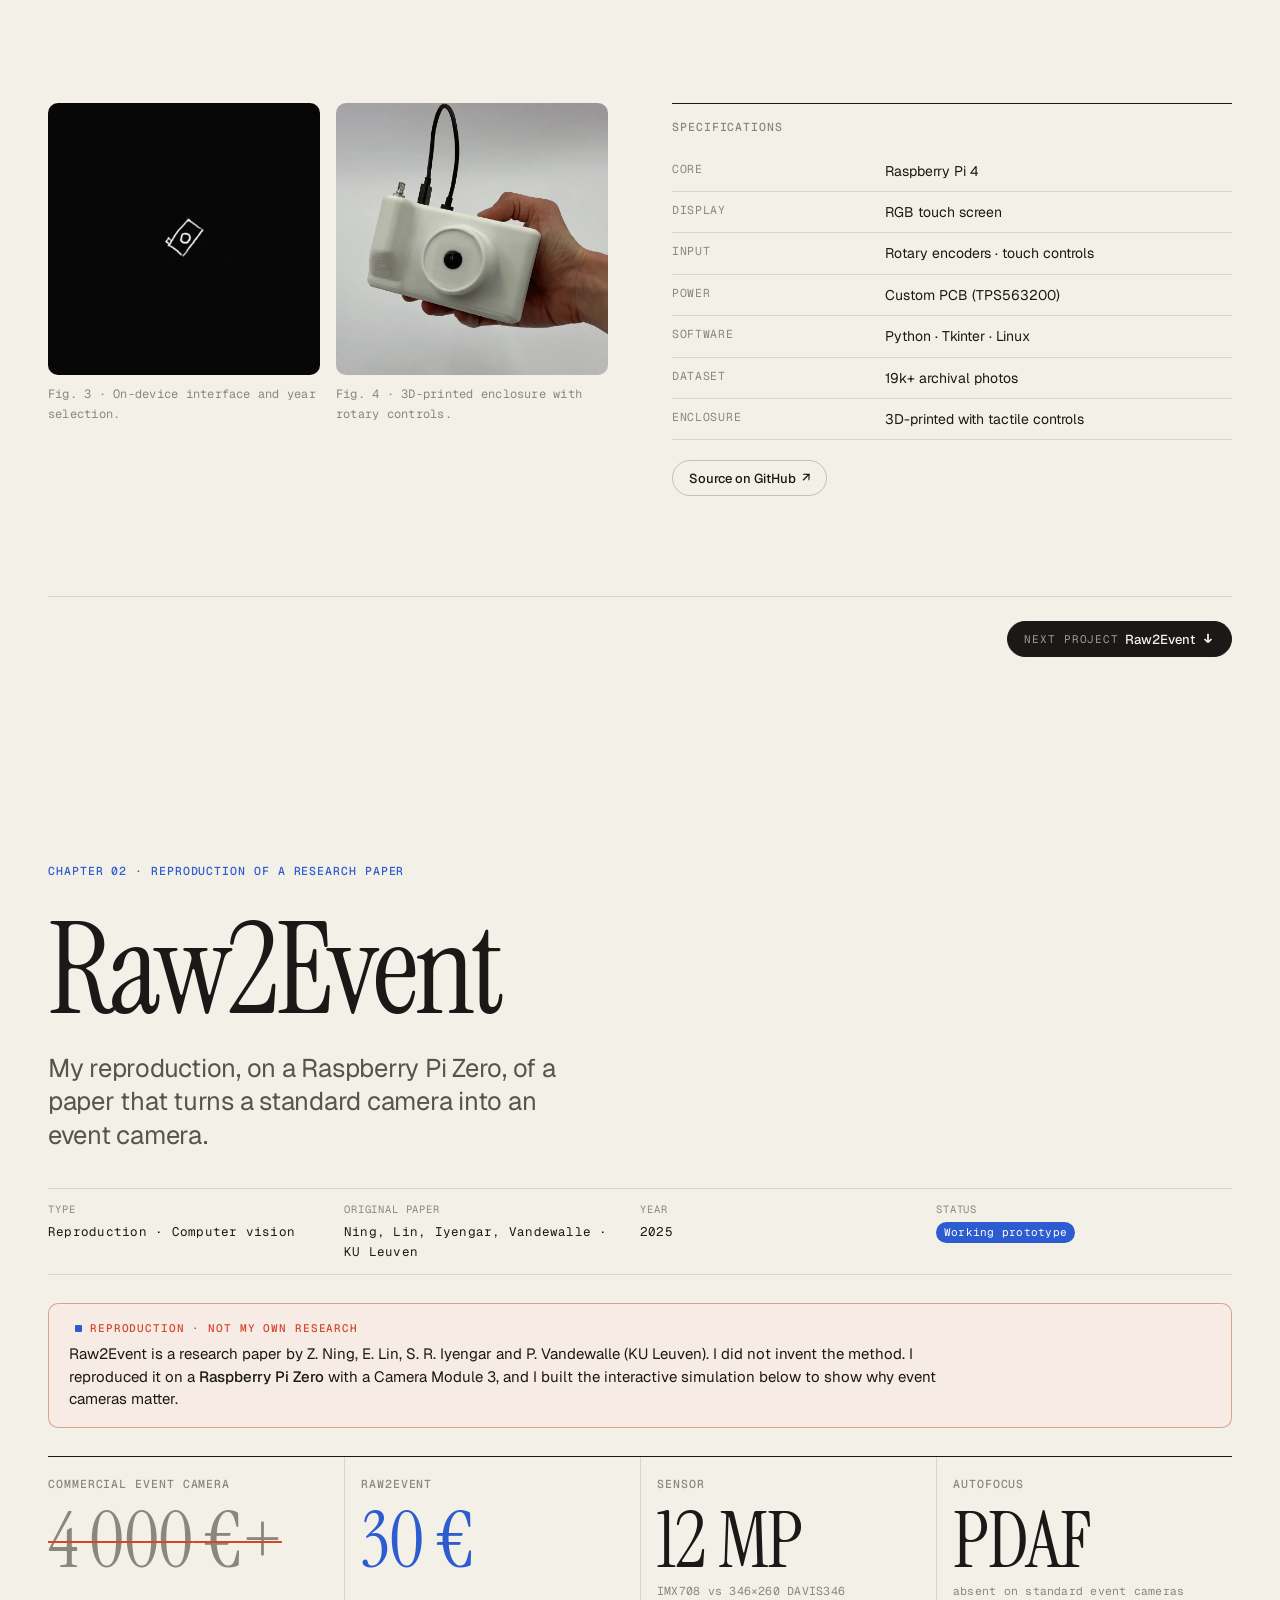
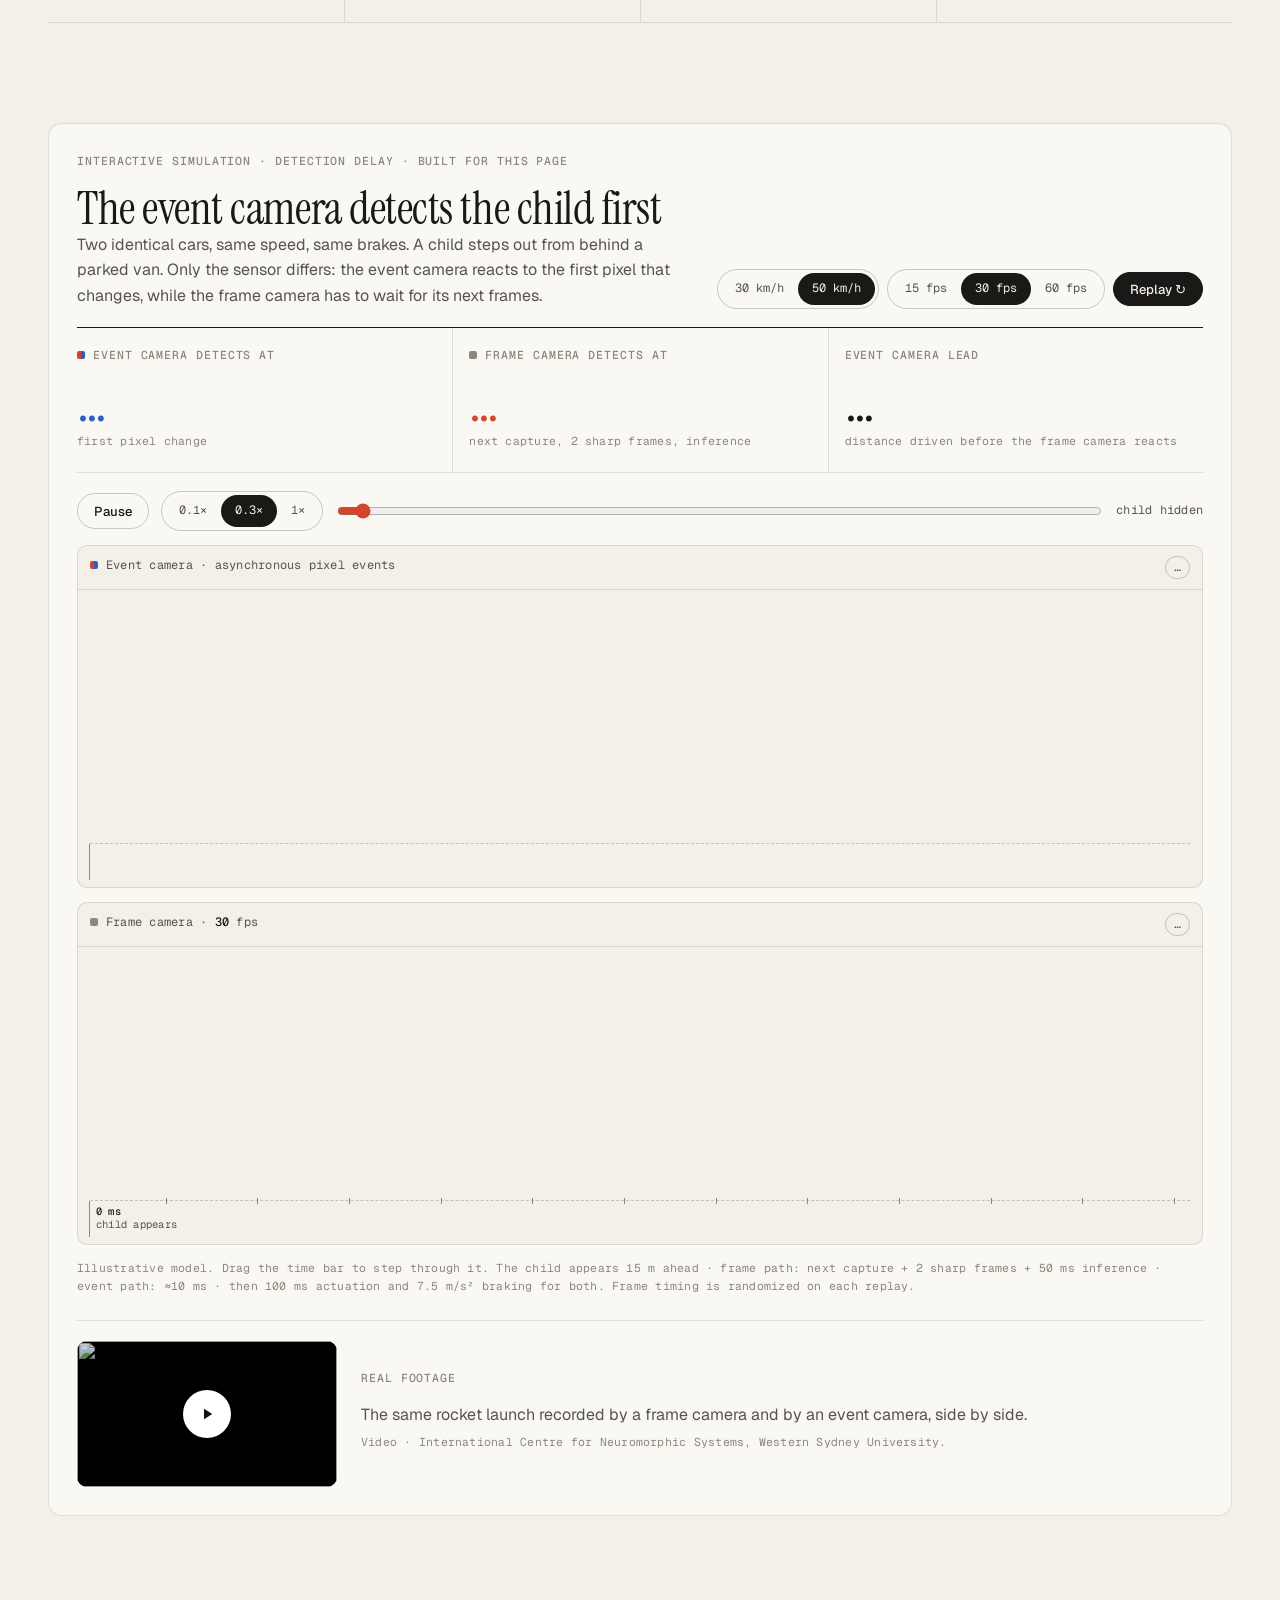
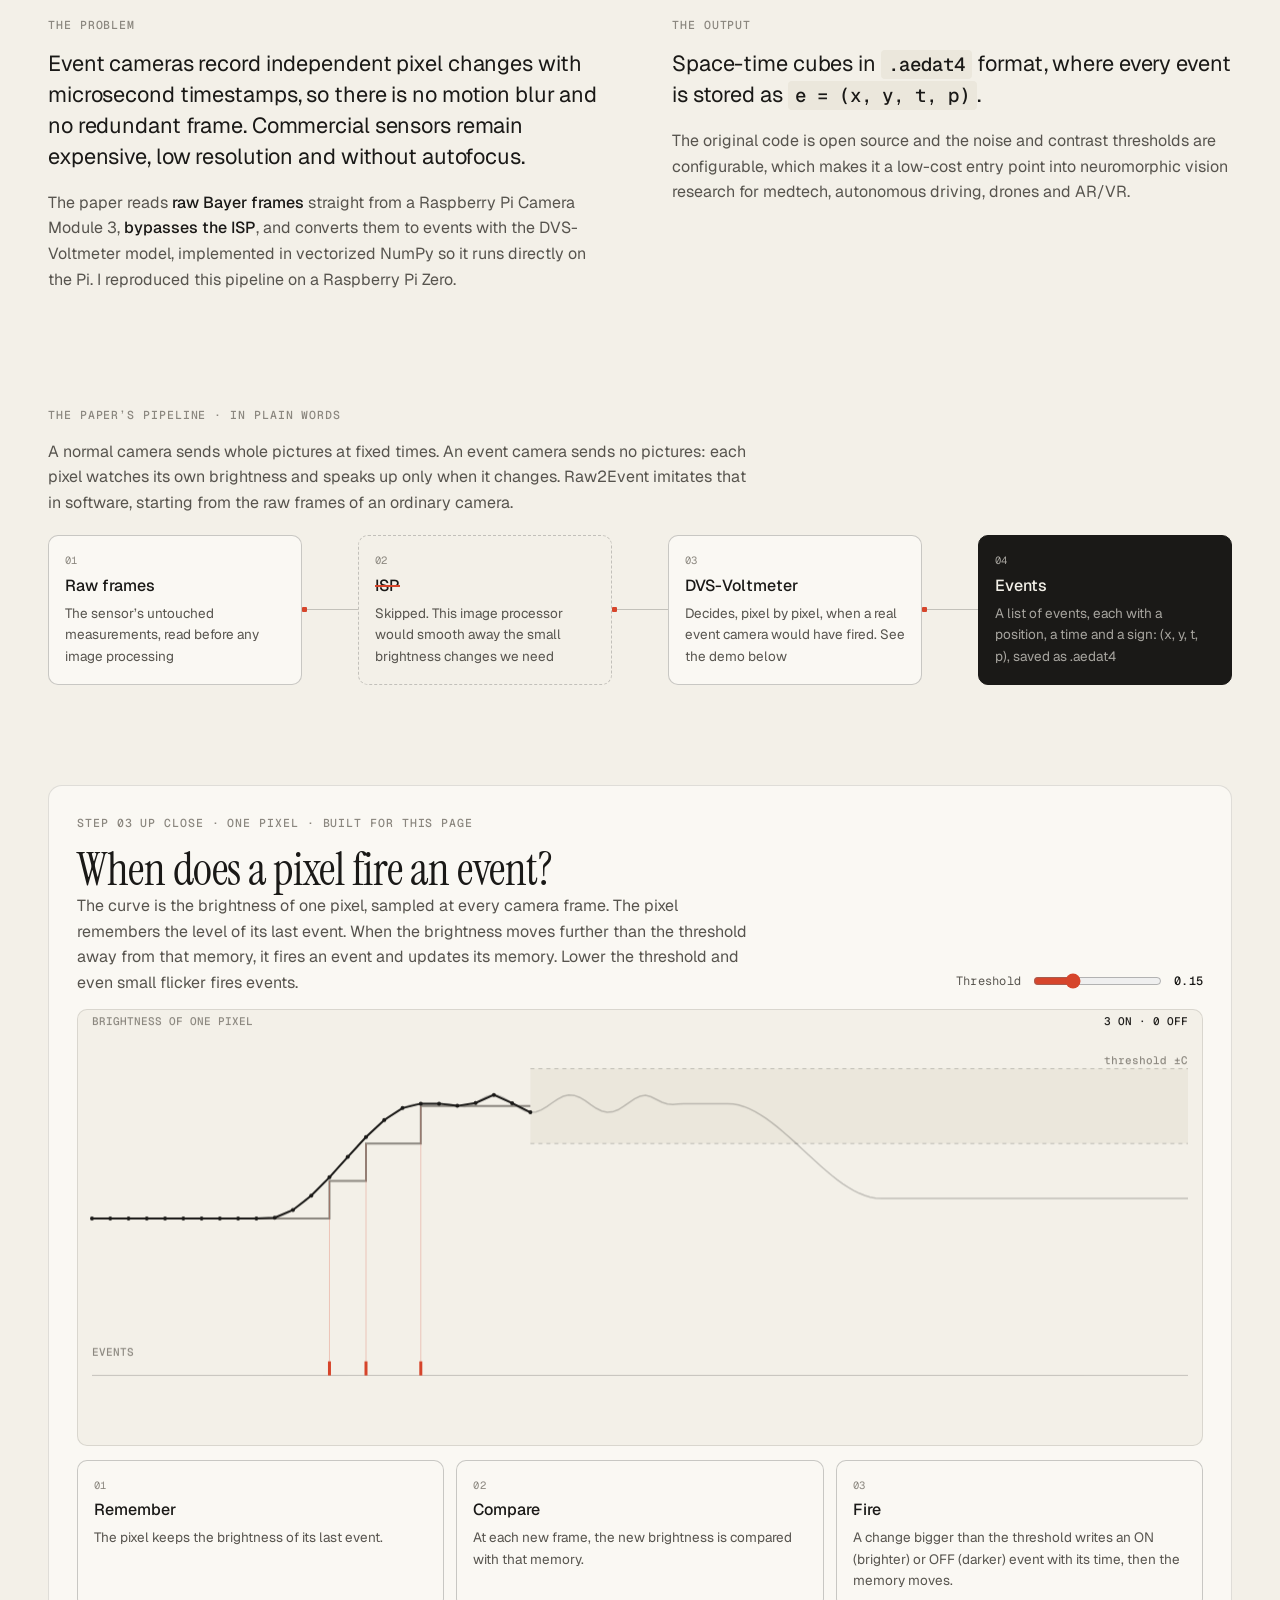
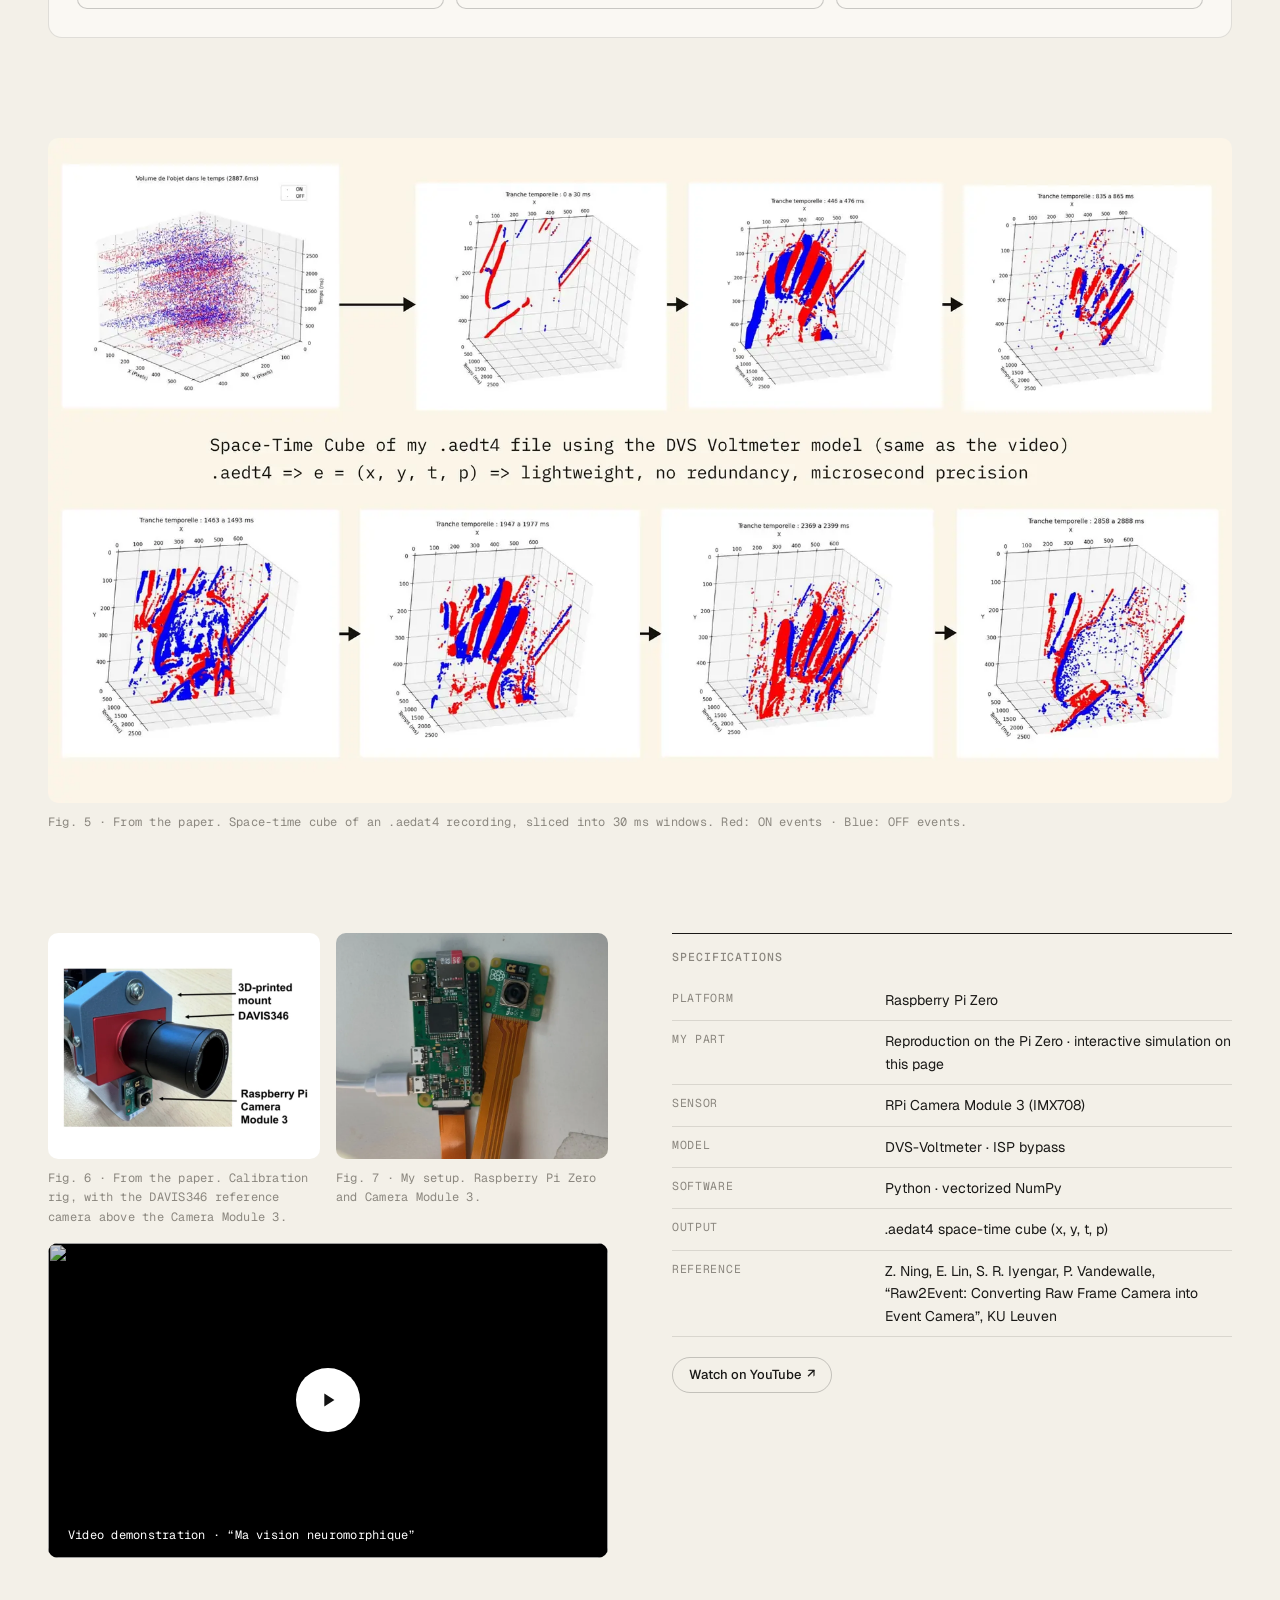
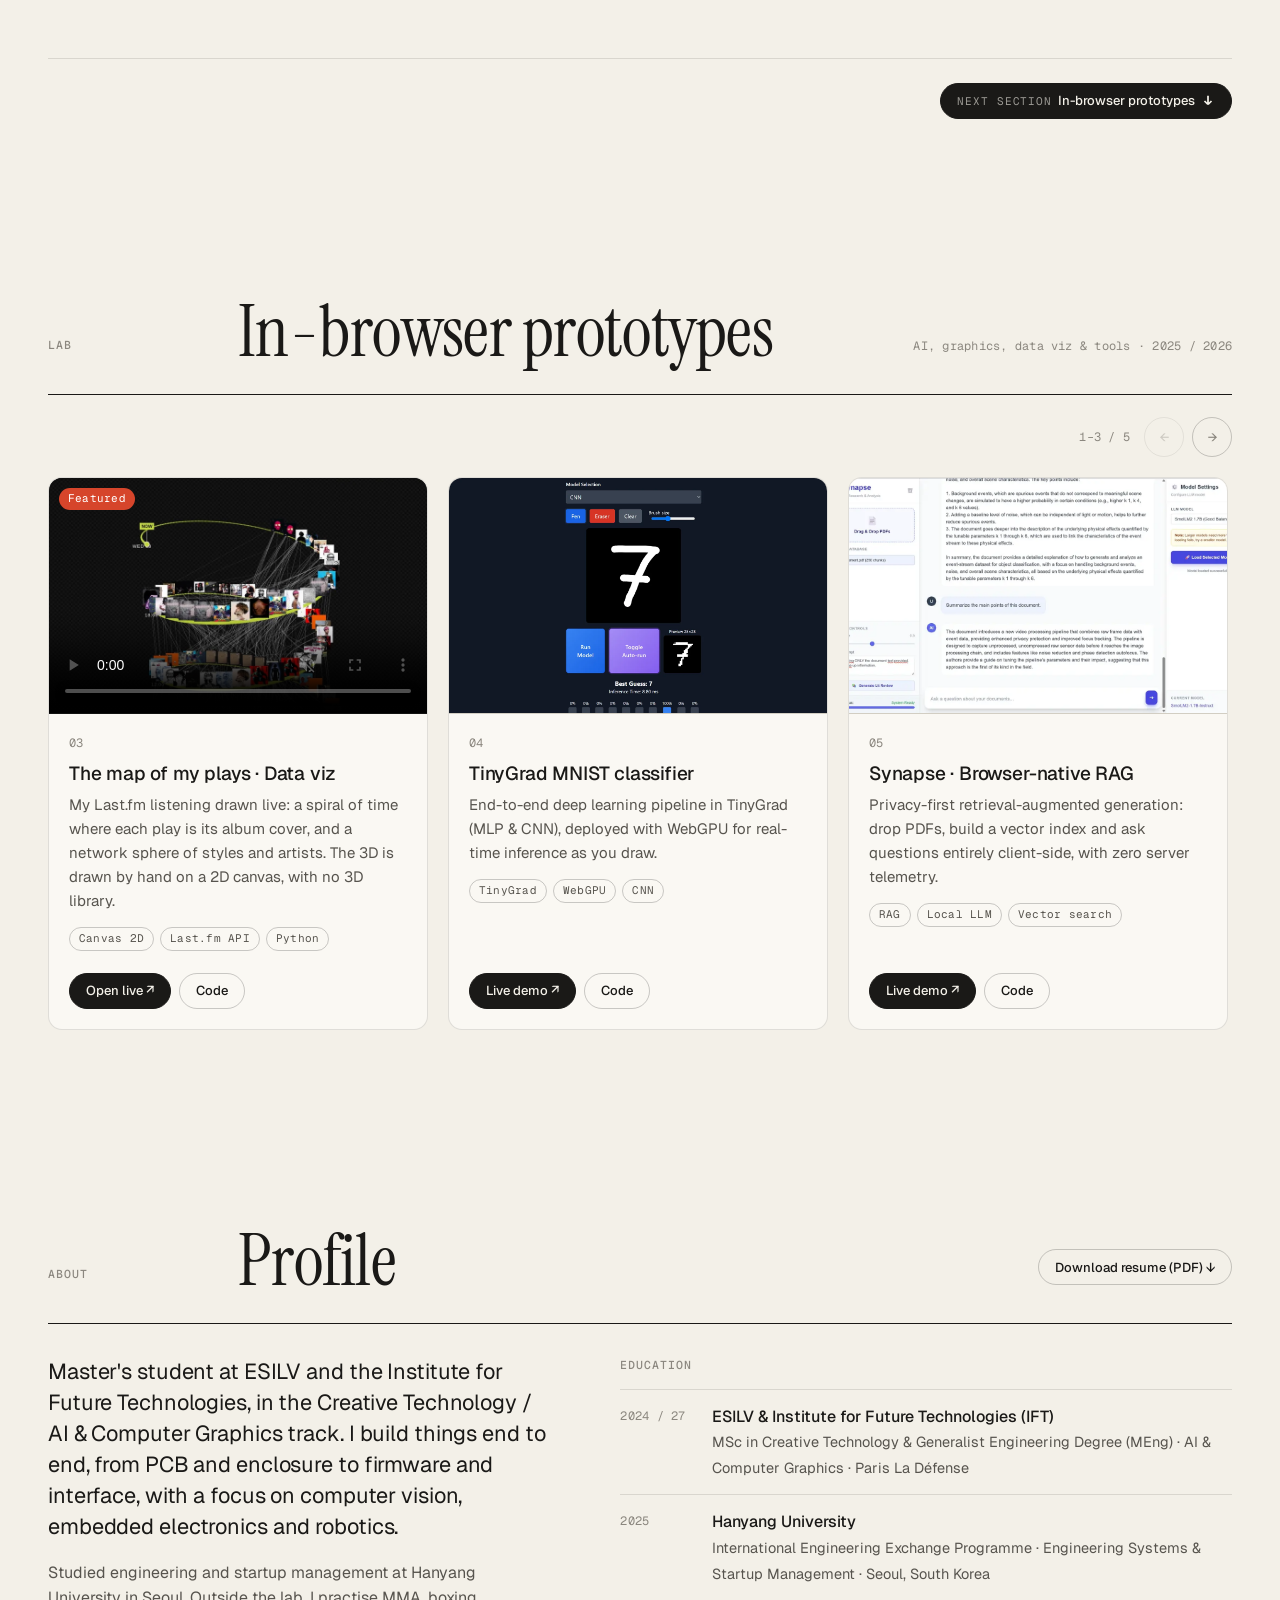
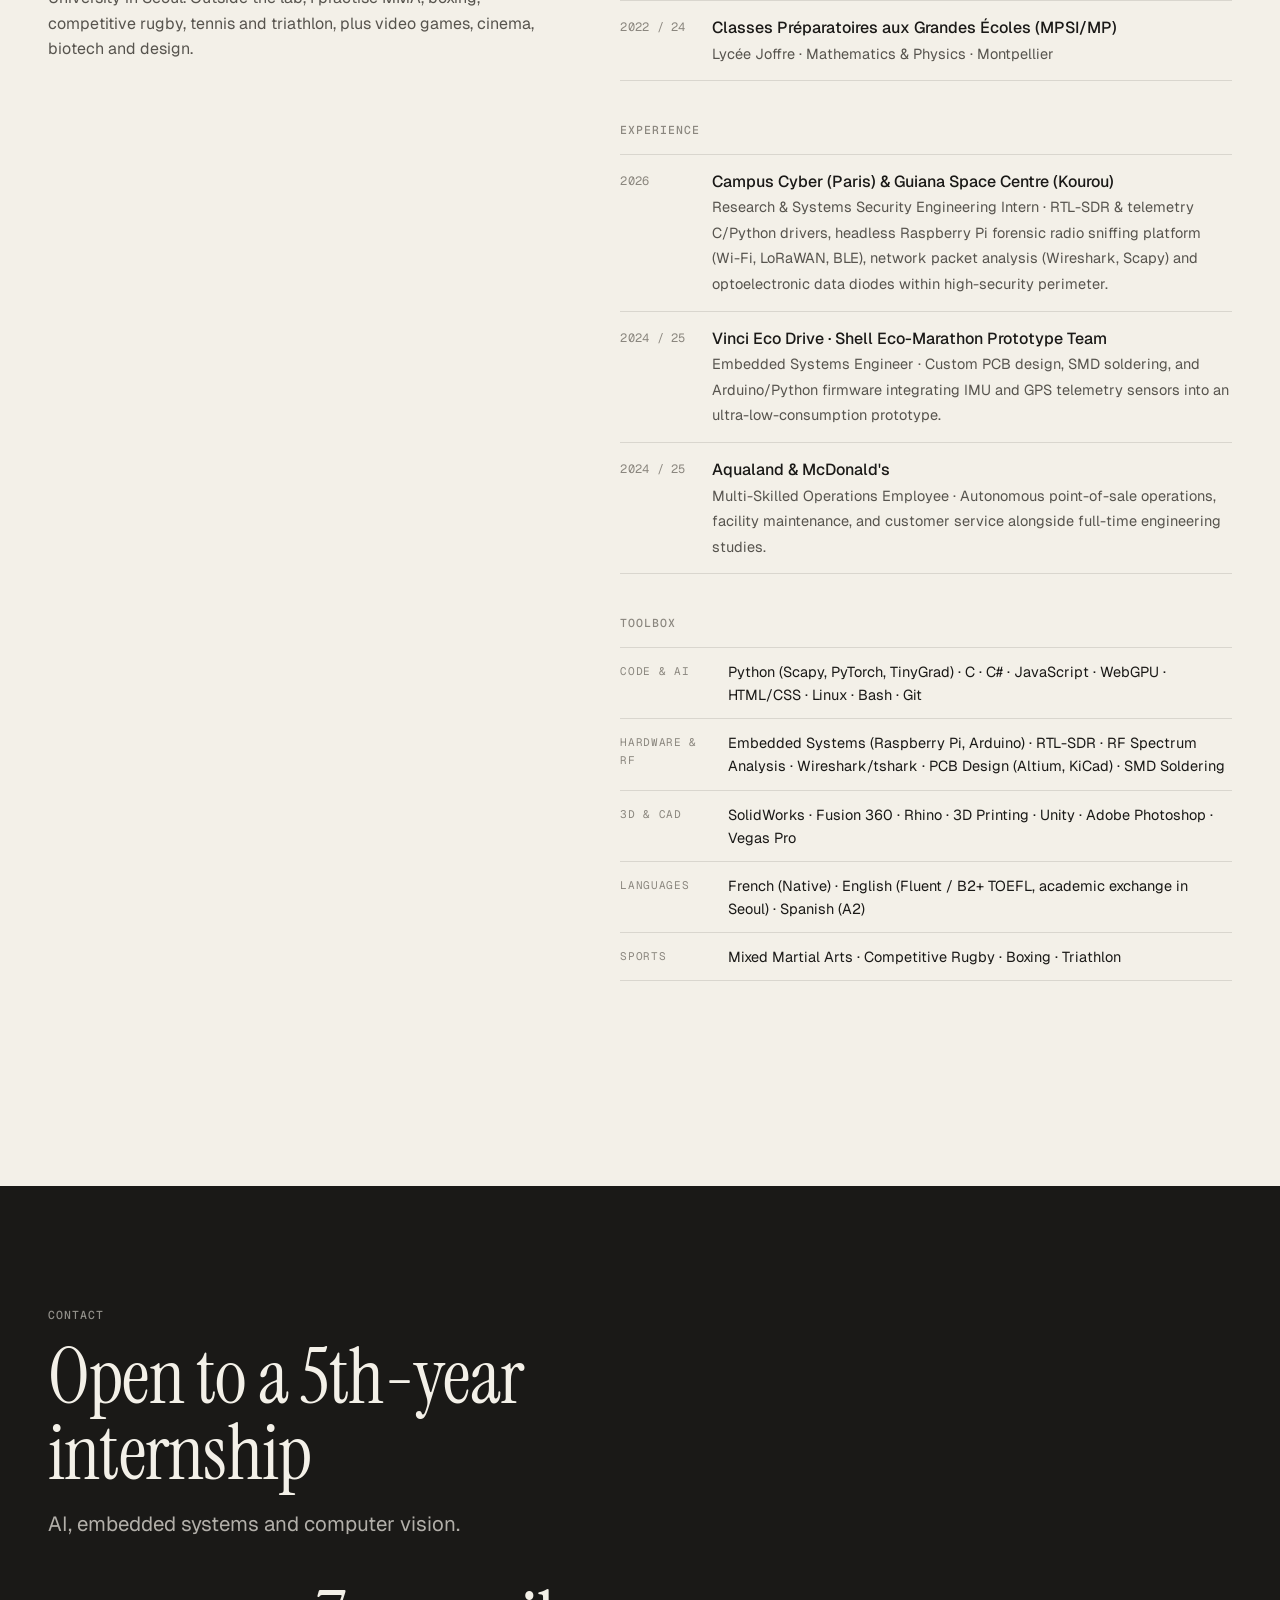
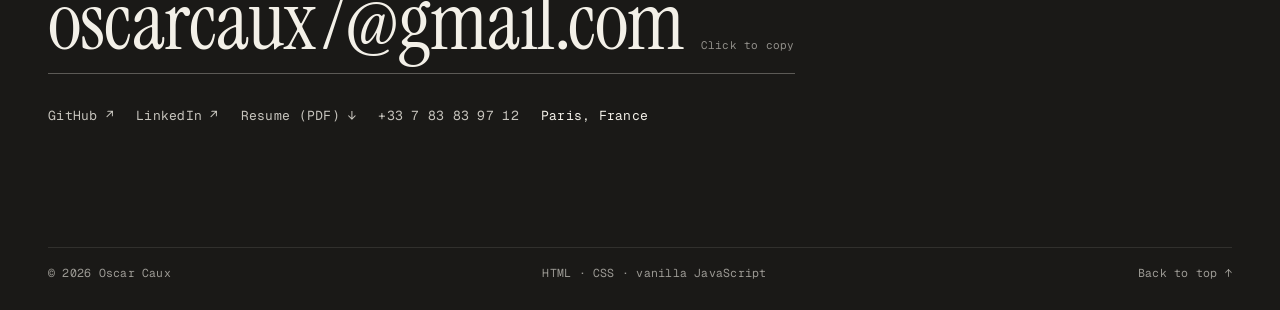
==== commit dc18a9cd: "Music map video: stretched, zoomed-in spiral Re-recorded the loop with the spiral stretched (200) an" ====
--- a/index.html
+++ b/index.html
@@ -102,9 +102,9 @@
       <span class="i-stack mono">Raspberry Pi Zero · DVS-Voltmeter</span>
       <span class="i-badge mono ghost">Reproduction</span>
     </a></li>
-    <li><a href="#lab-music" data-snd data-preview="assets/music-map-poster.webp">
+    <li><a href="#lab-music" data-snd data-preview="assets/music-map-poster.webp?v=2">
       <span class="i-num mono">03</span>
-      <span class="i-thumb"><img src="assets/music-map-poster.webp" alt="Music map preview" loading="lazy"></span>
+      <span class="i-thumb"><img src="assets/music-map-poster.webp?v=2" alt="Music map preview" loading="lazy"></span>
       <span class="i-title">The map of my plays <em>my listening, as a spiral</em></span>
       <span class="i-tag mono">Data viz · Live</span>
       <span class="i-stack mono">Canvas 2D · Python · Docker</span>
@@ -458,7 +458,7 @@
     <div class="lab-track" id="lab-track" tabindex="0" role="region" aria-label="In-browser prototypes, scroll sideways">
     <article class="lab-card" id="lab-music">
       <div class="lab-img lab-video">
-        <video src="assets/music-map.mp4?v=2" poster="assets/music-map-poster.webp" muted loop playsinline preload="metadata" data-autoplay
+        <video src="assets/music-map.mp4?v=3" poster="assets/music-map-poster.webp?v=2" muted loop playsinline preload="metadata" data-autoplay
           aria-label="The map of my plays turning: a green spiral of album covers joined by grey threads, then a network sphere of styles and artists"></video>
         <span class="lab-flag mono">Featured</span>
       </div>
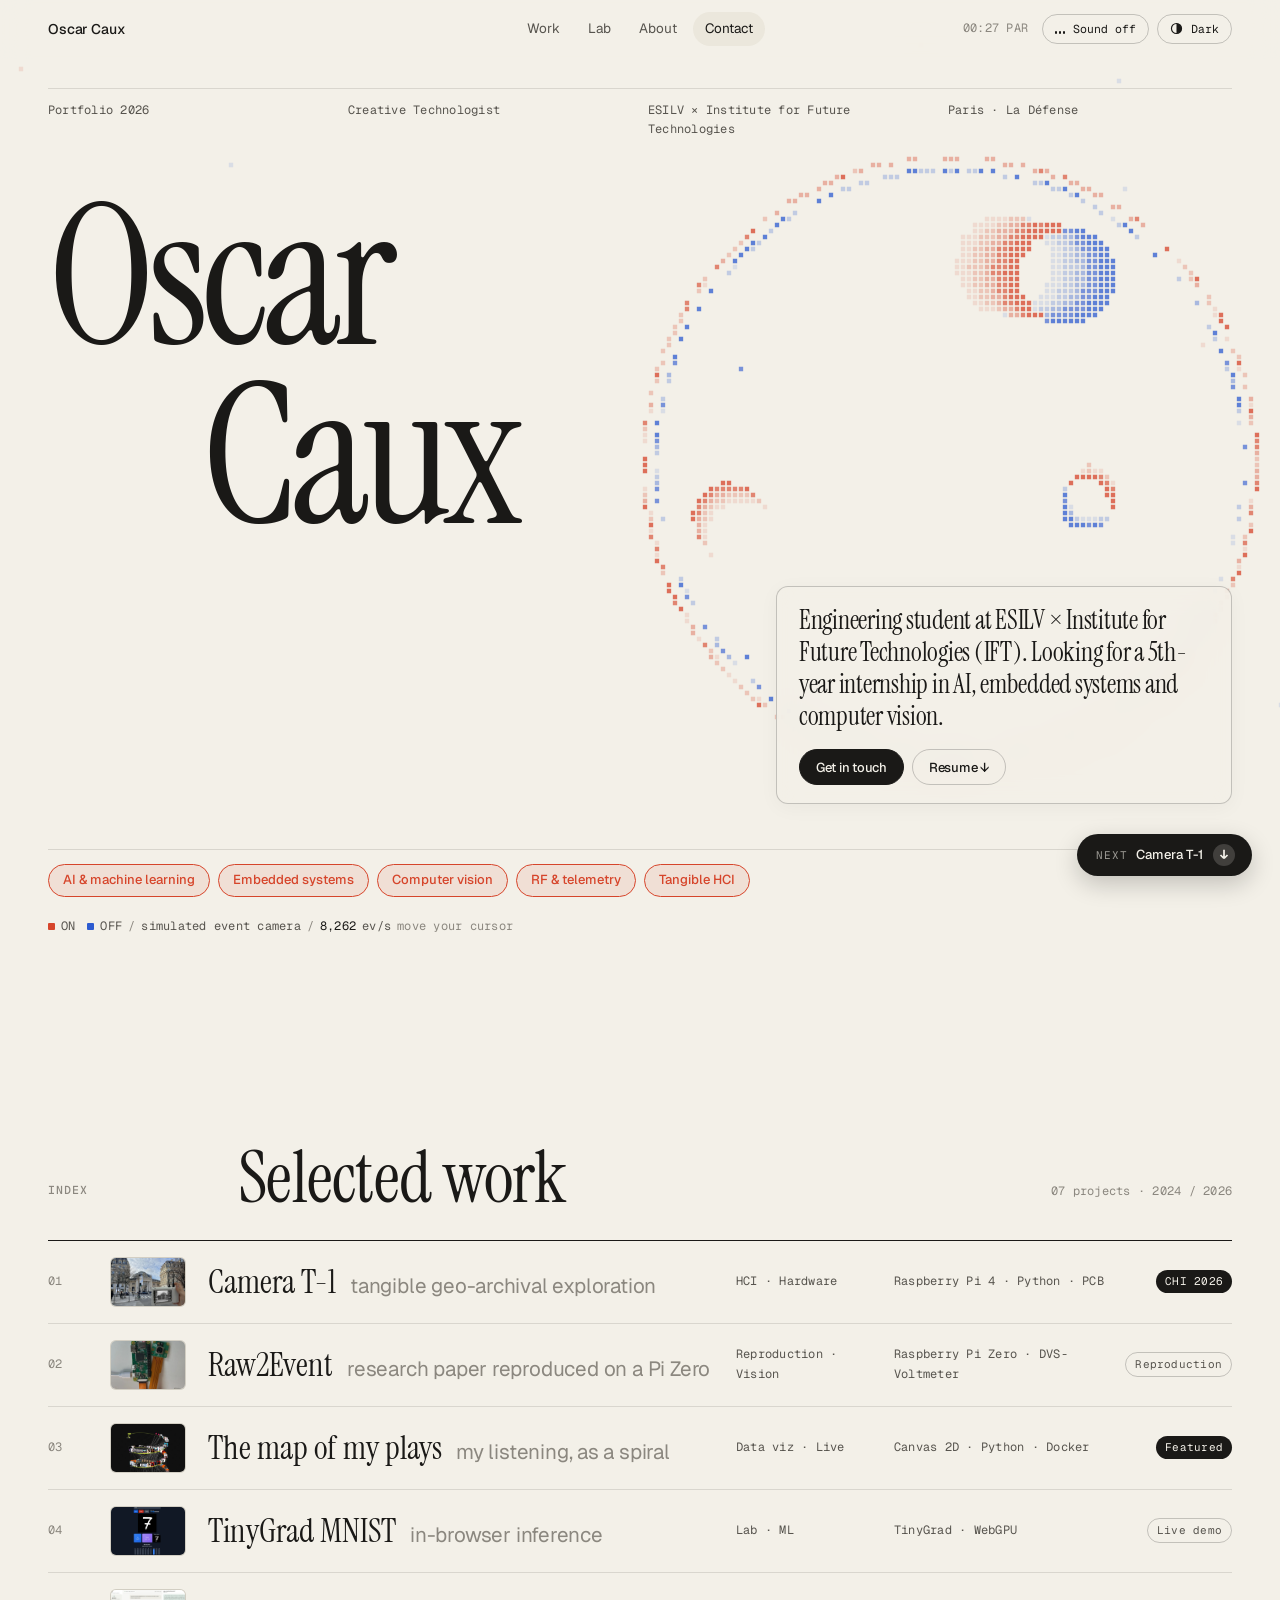
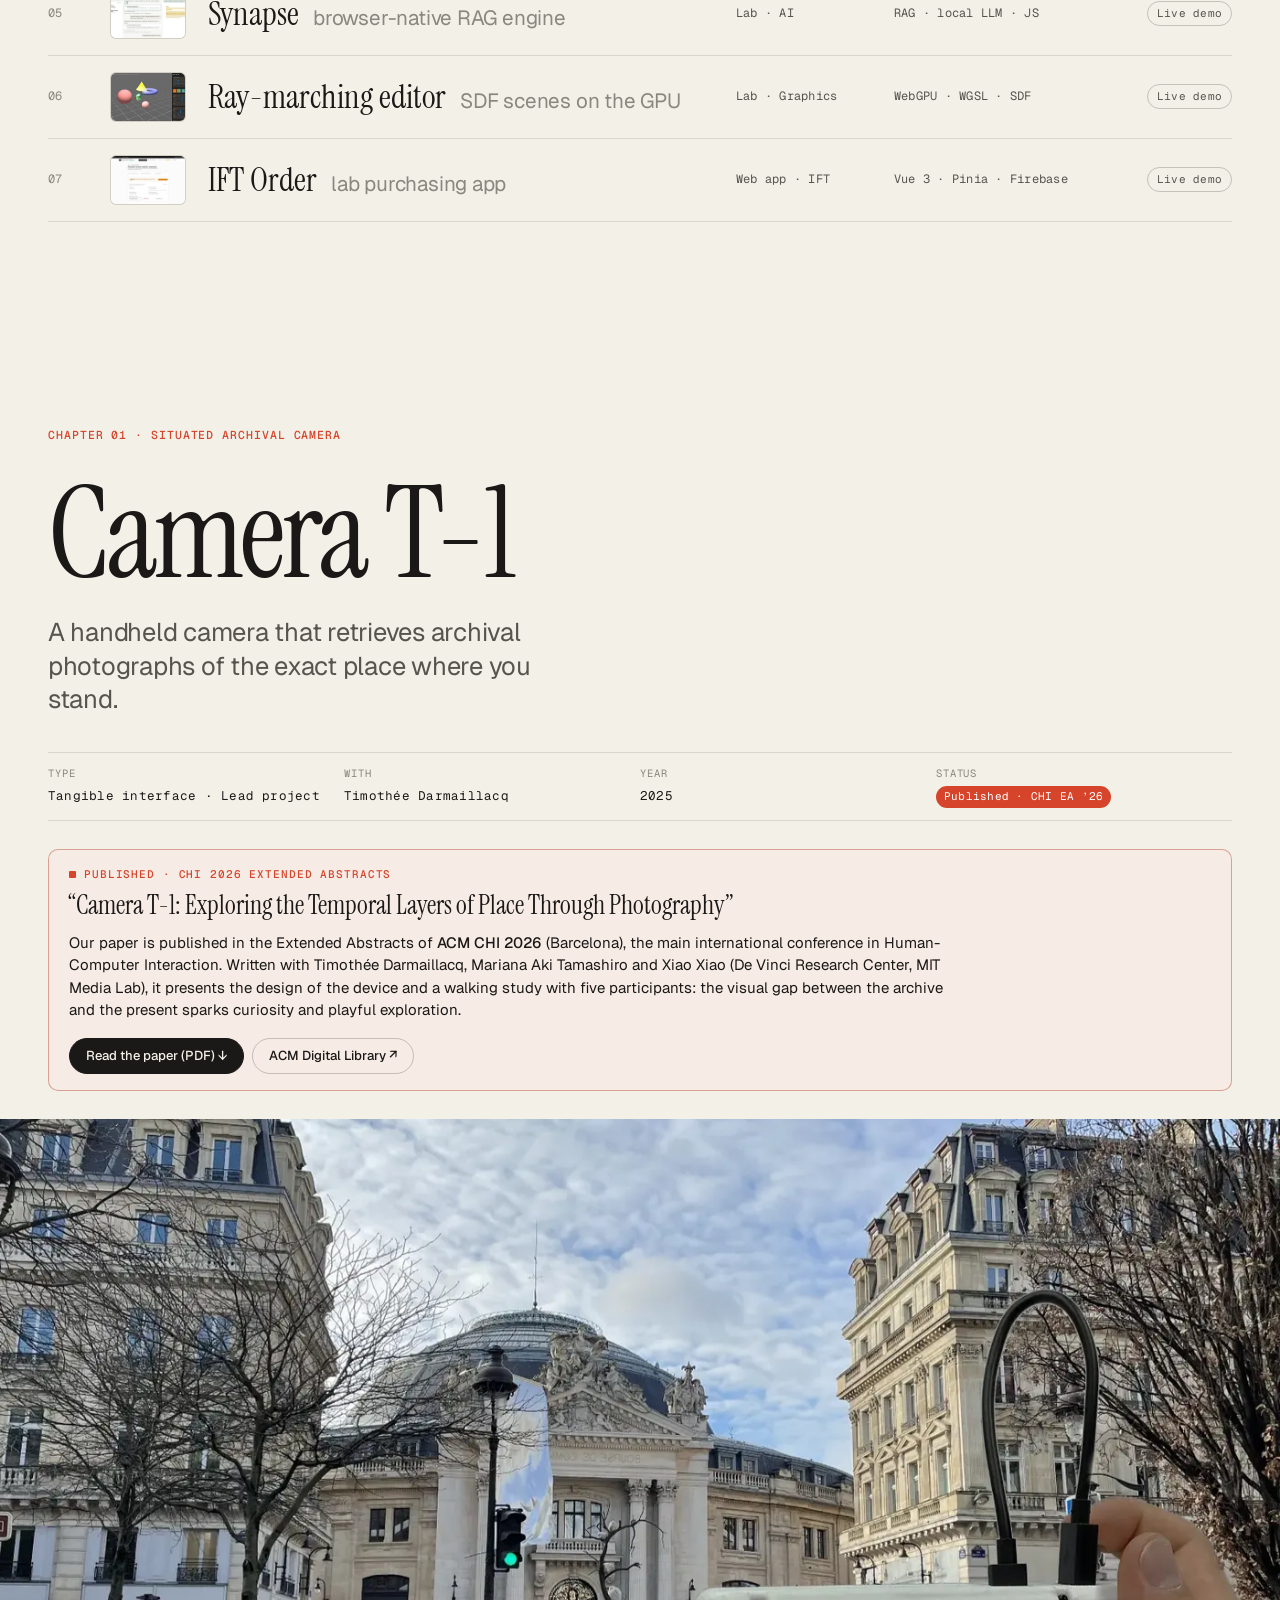
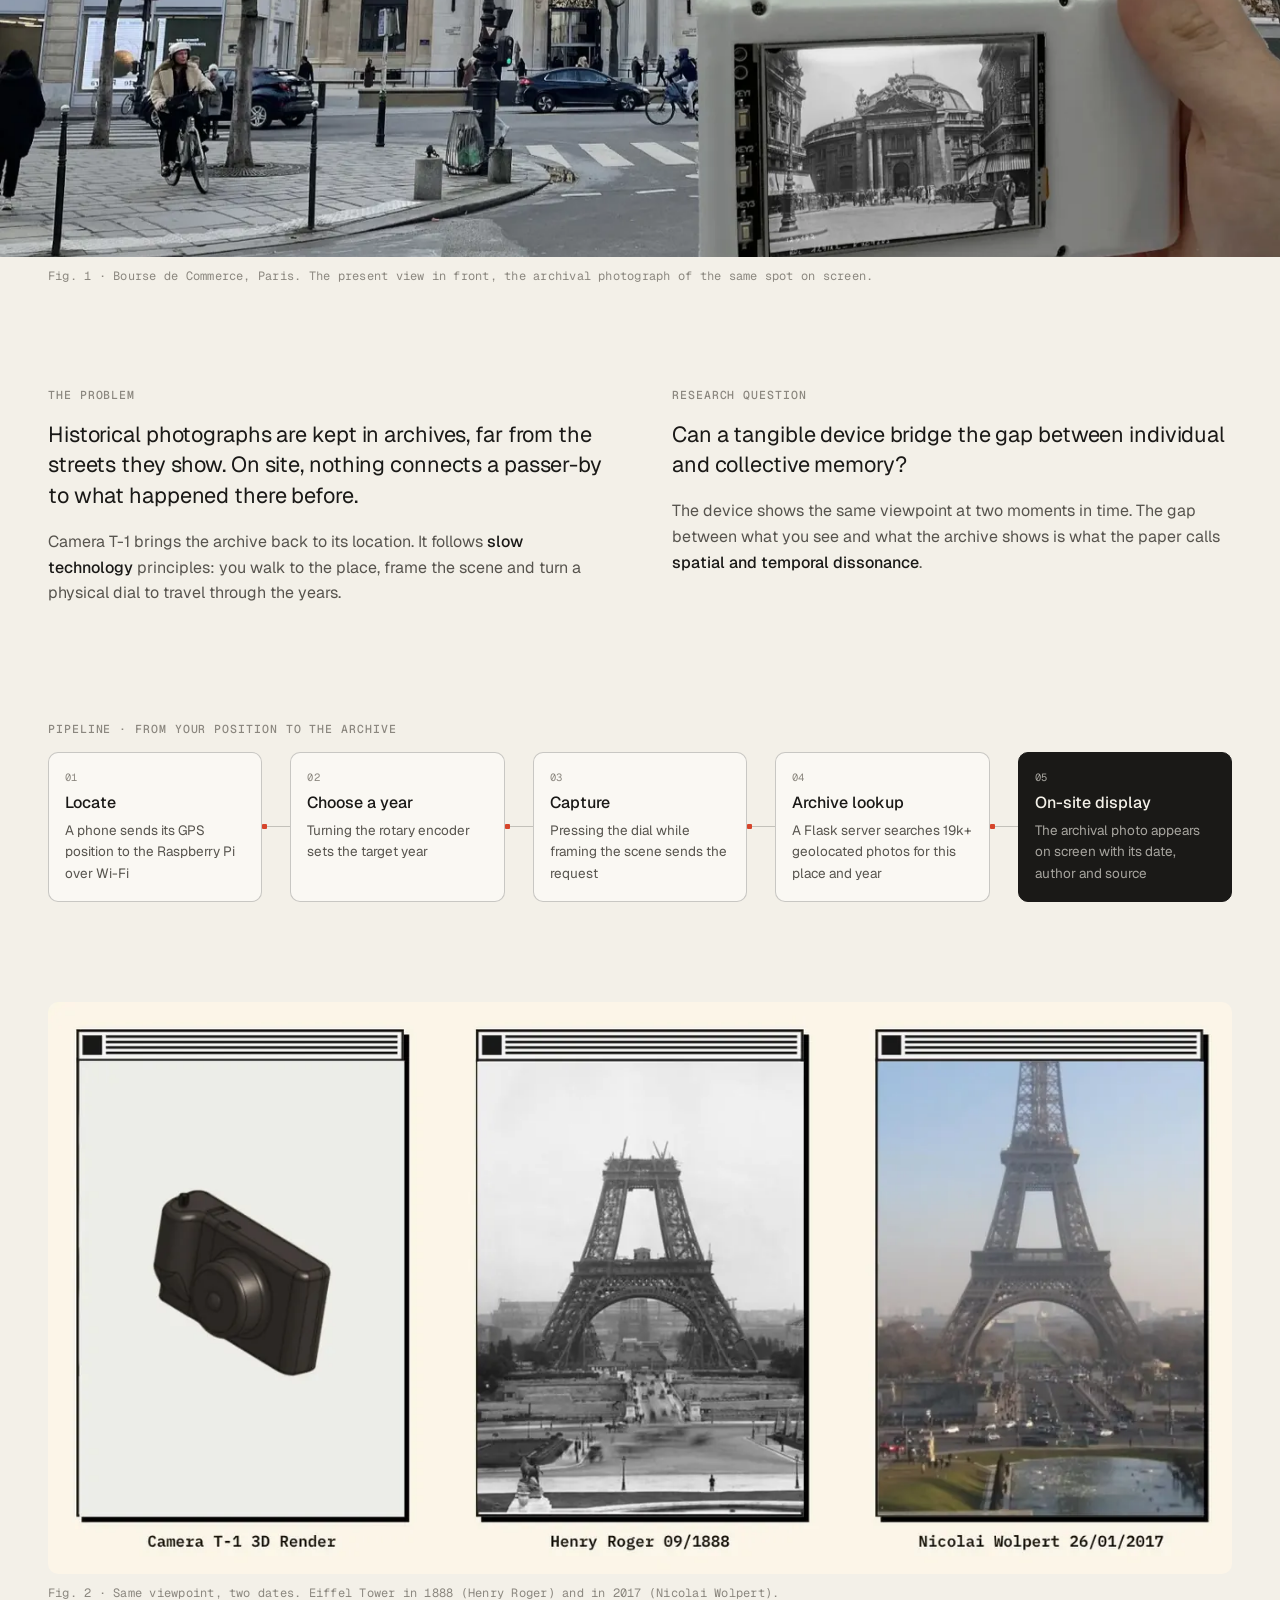
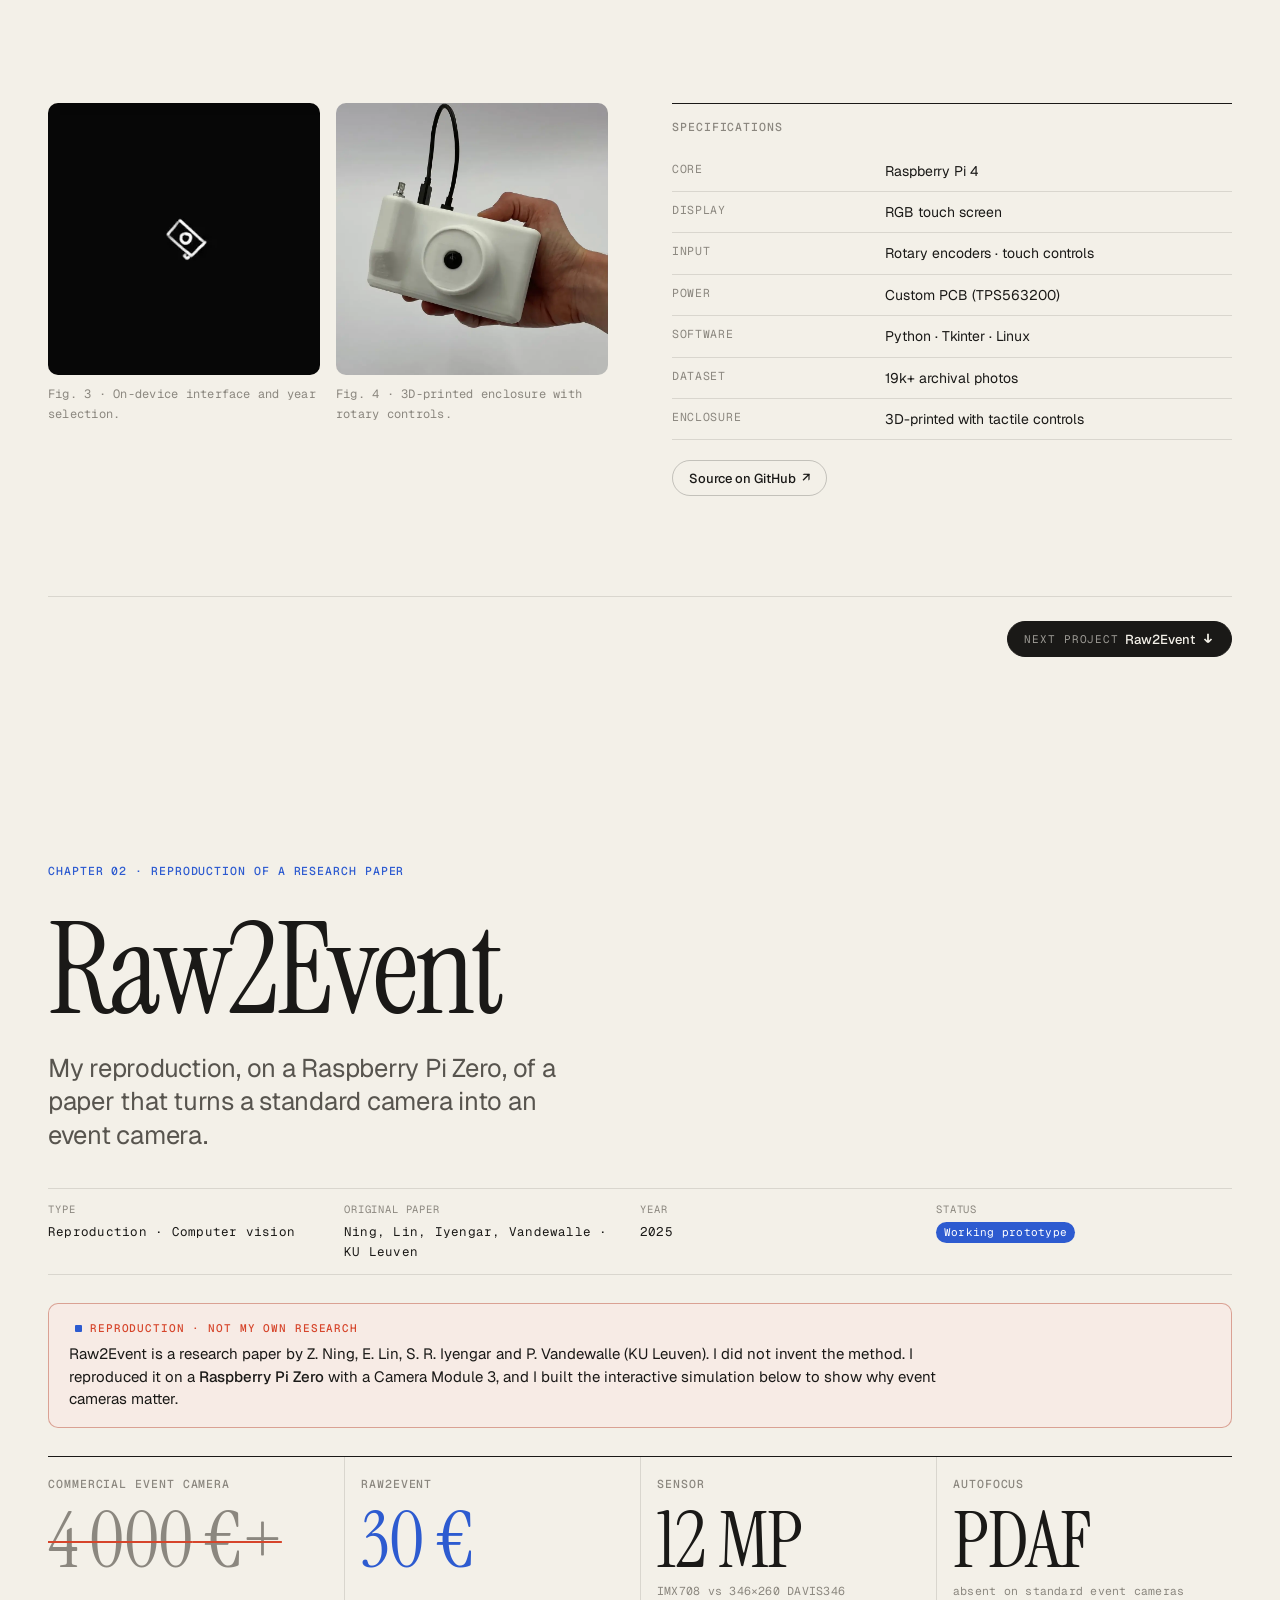
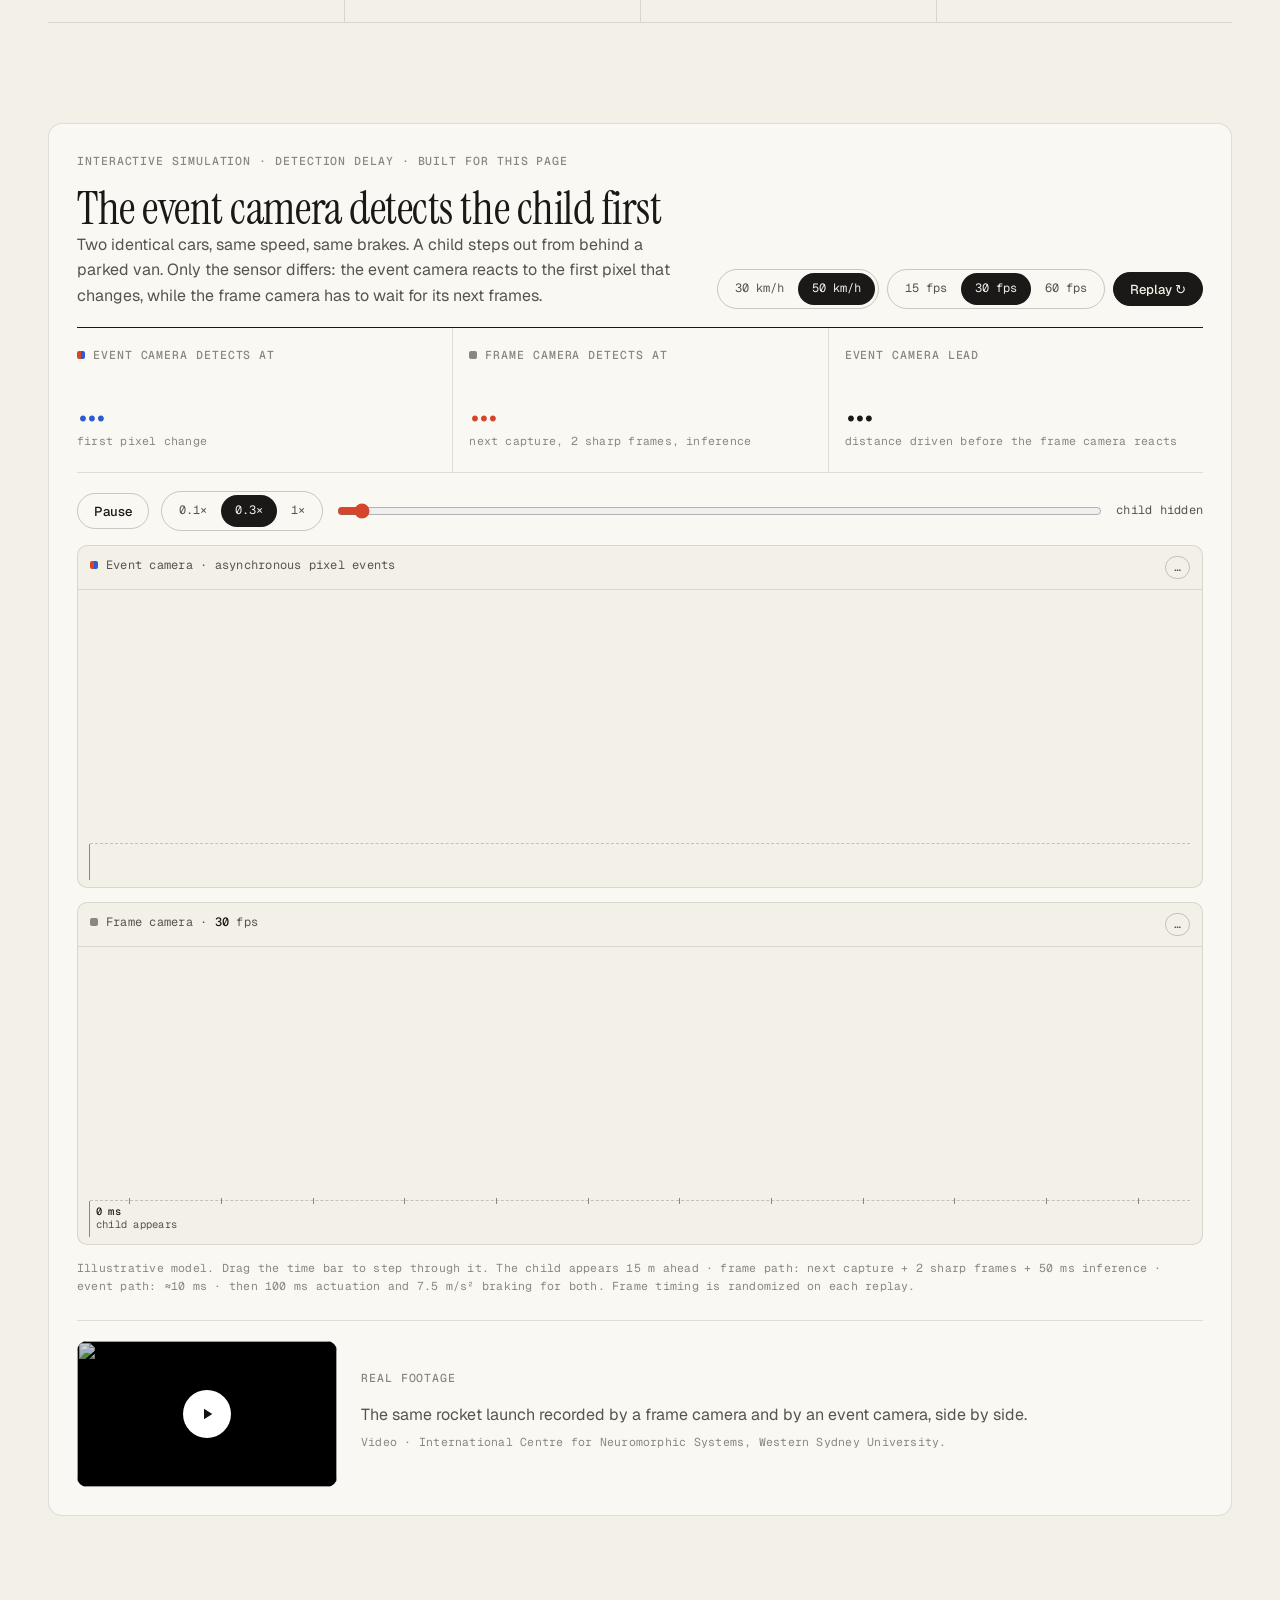
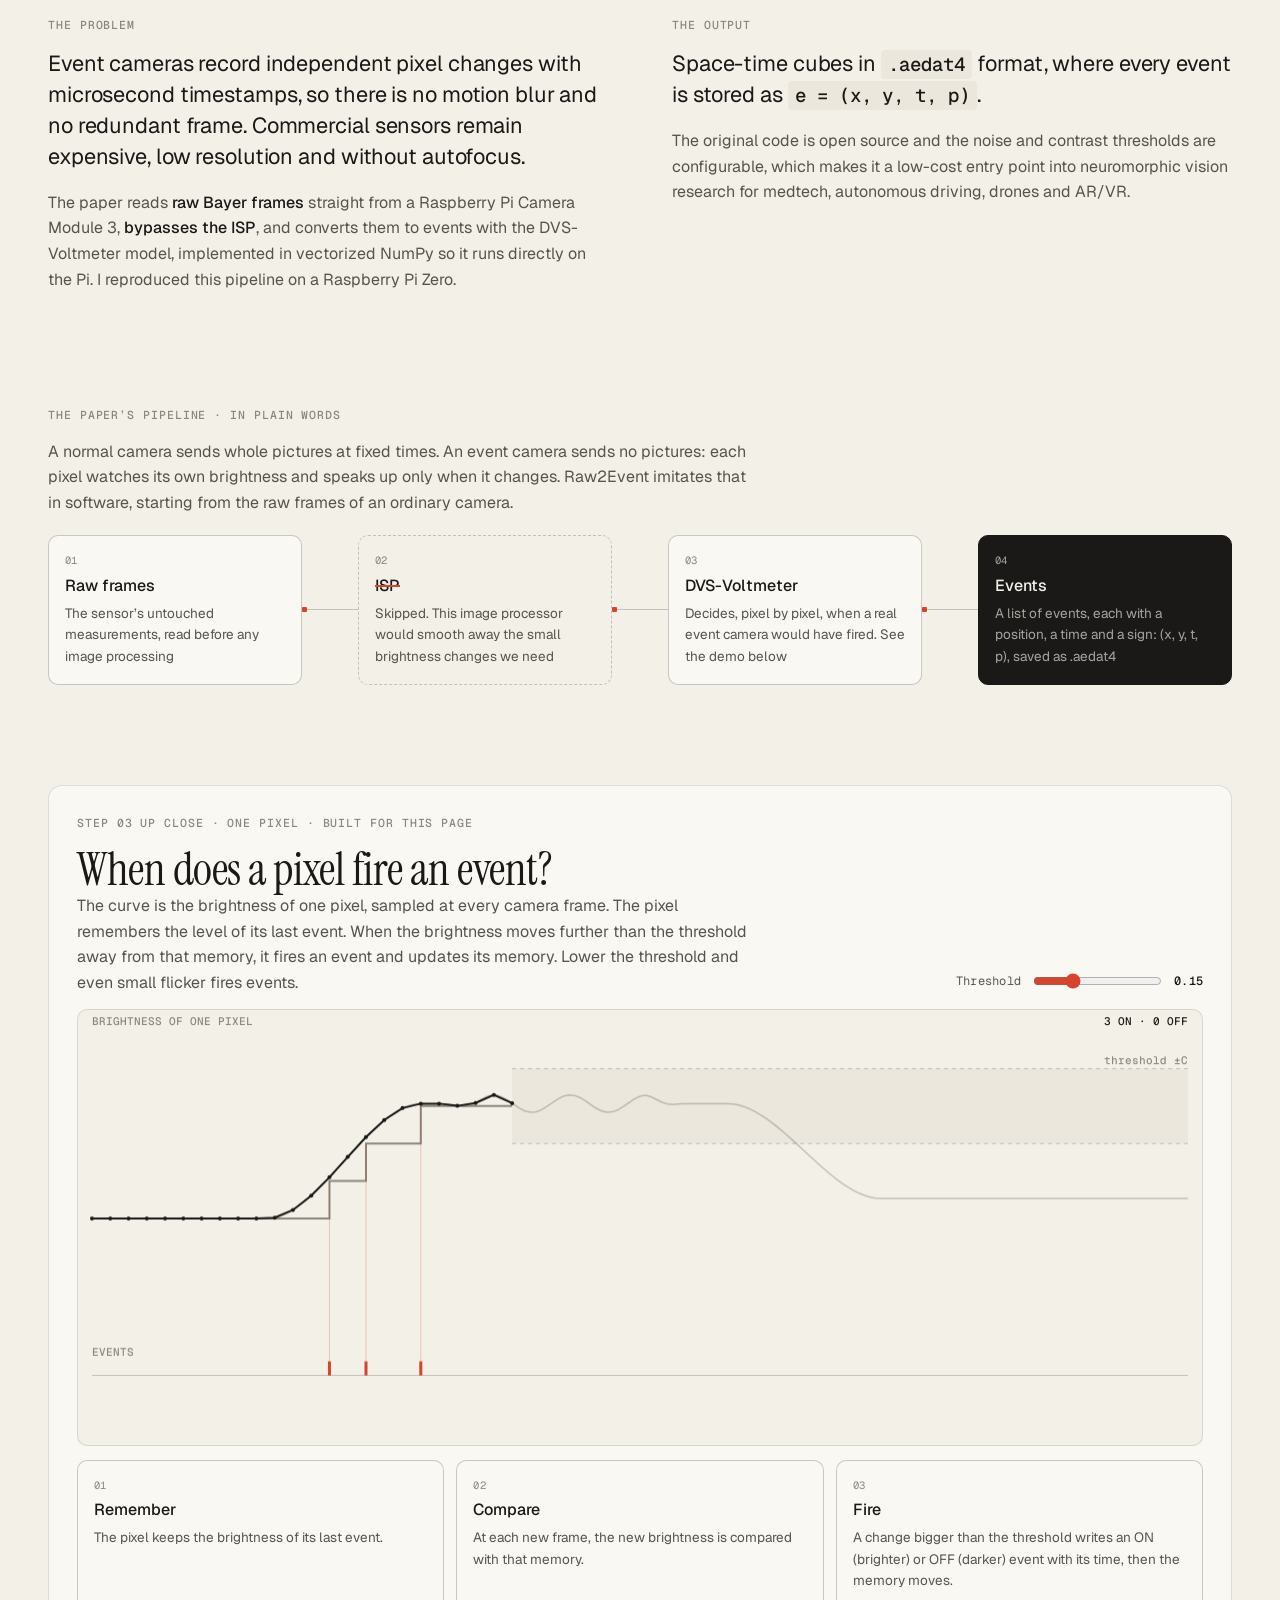
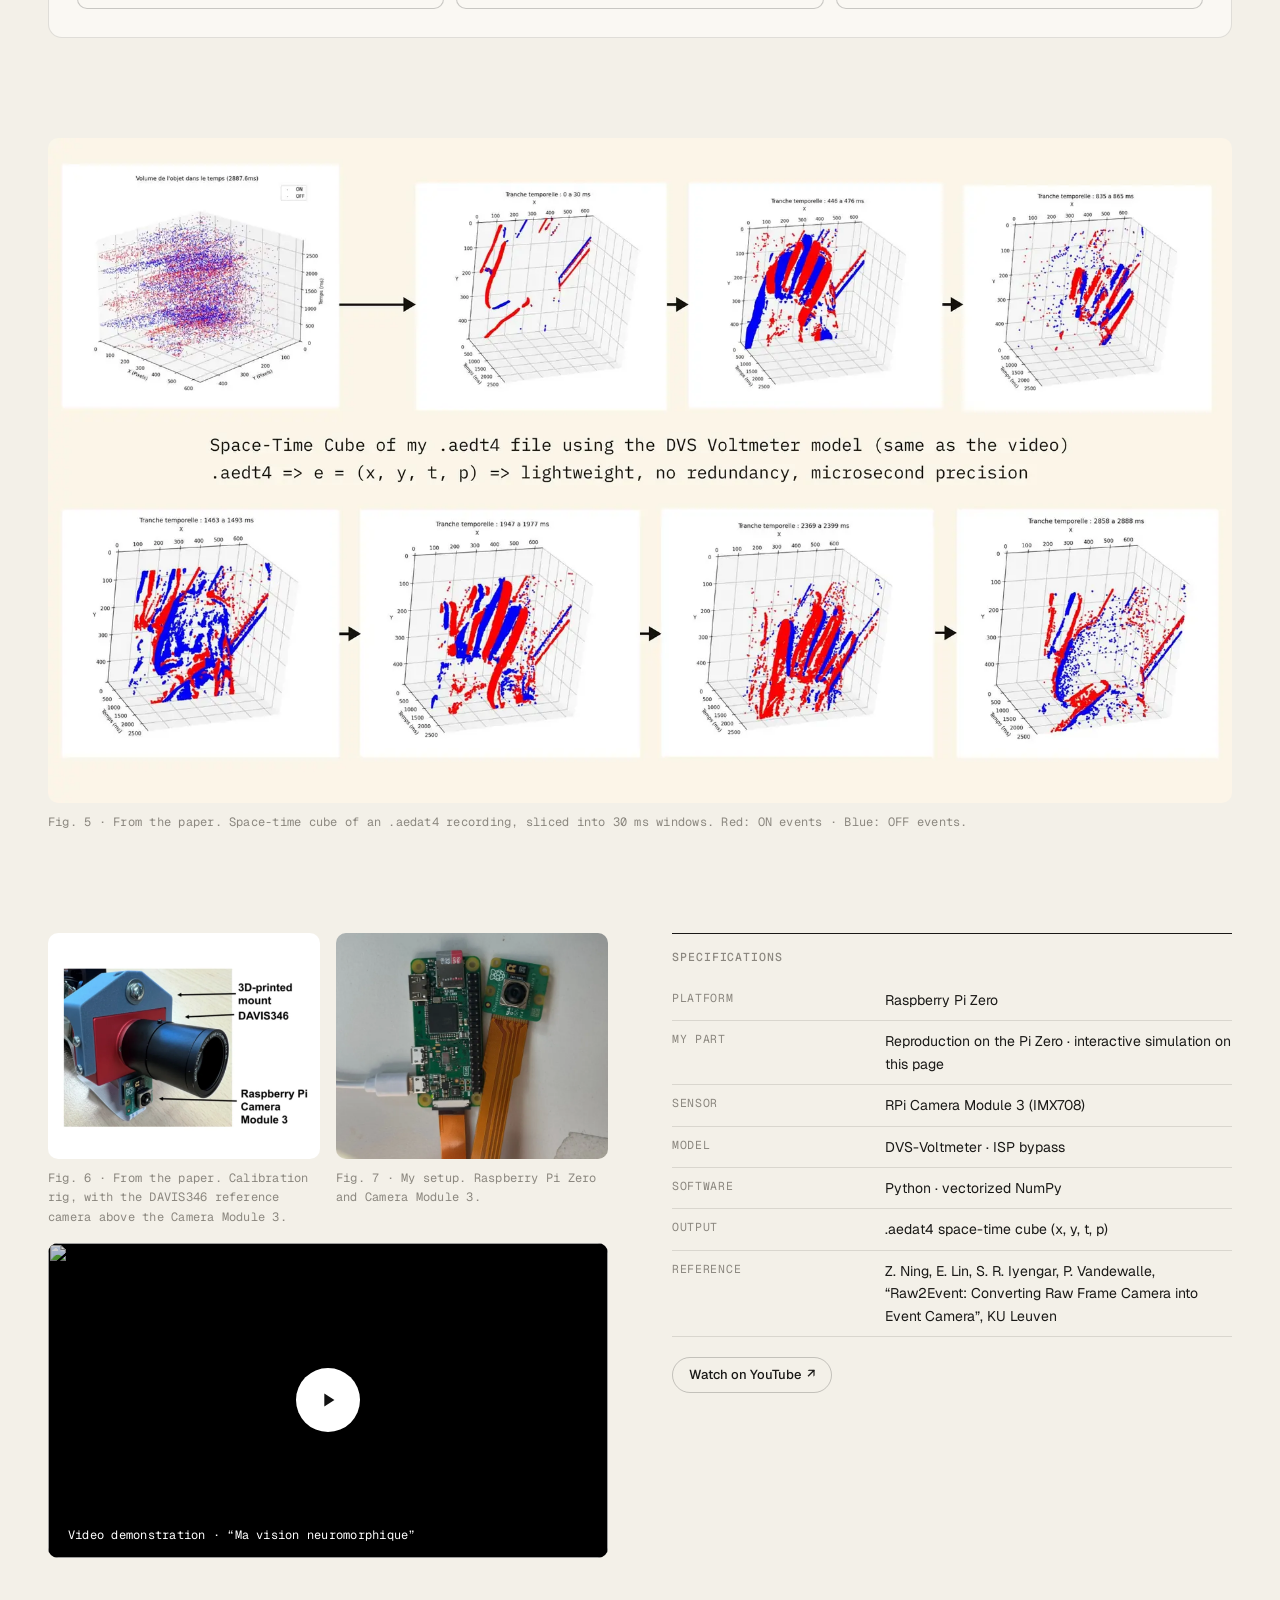
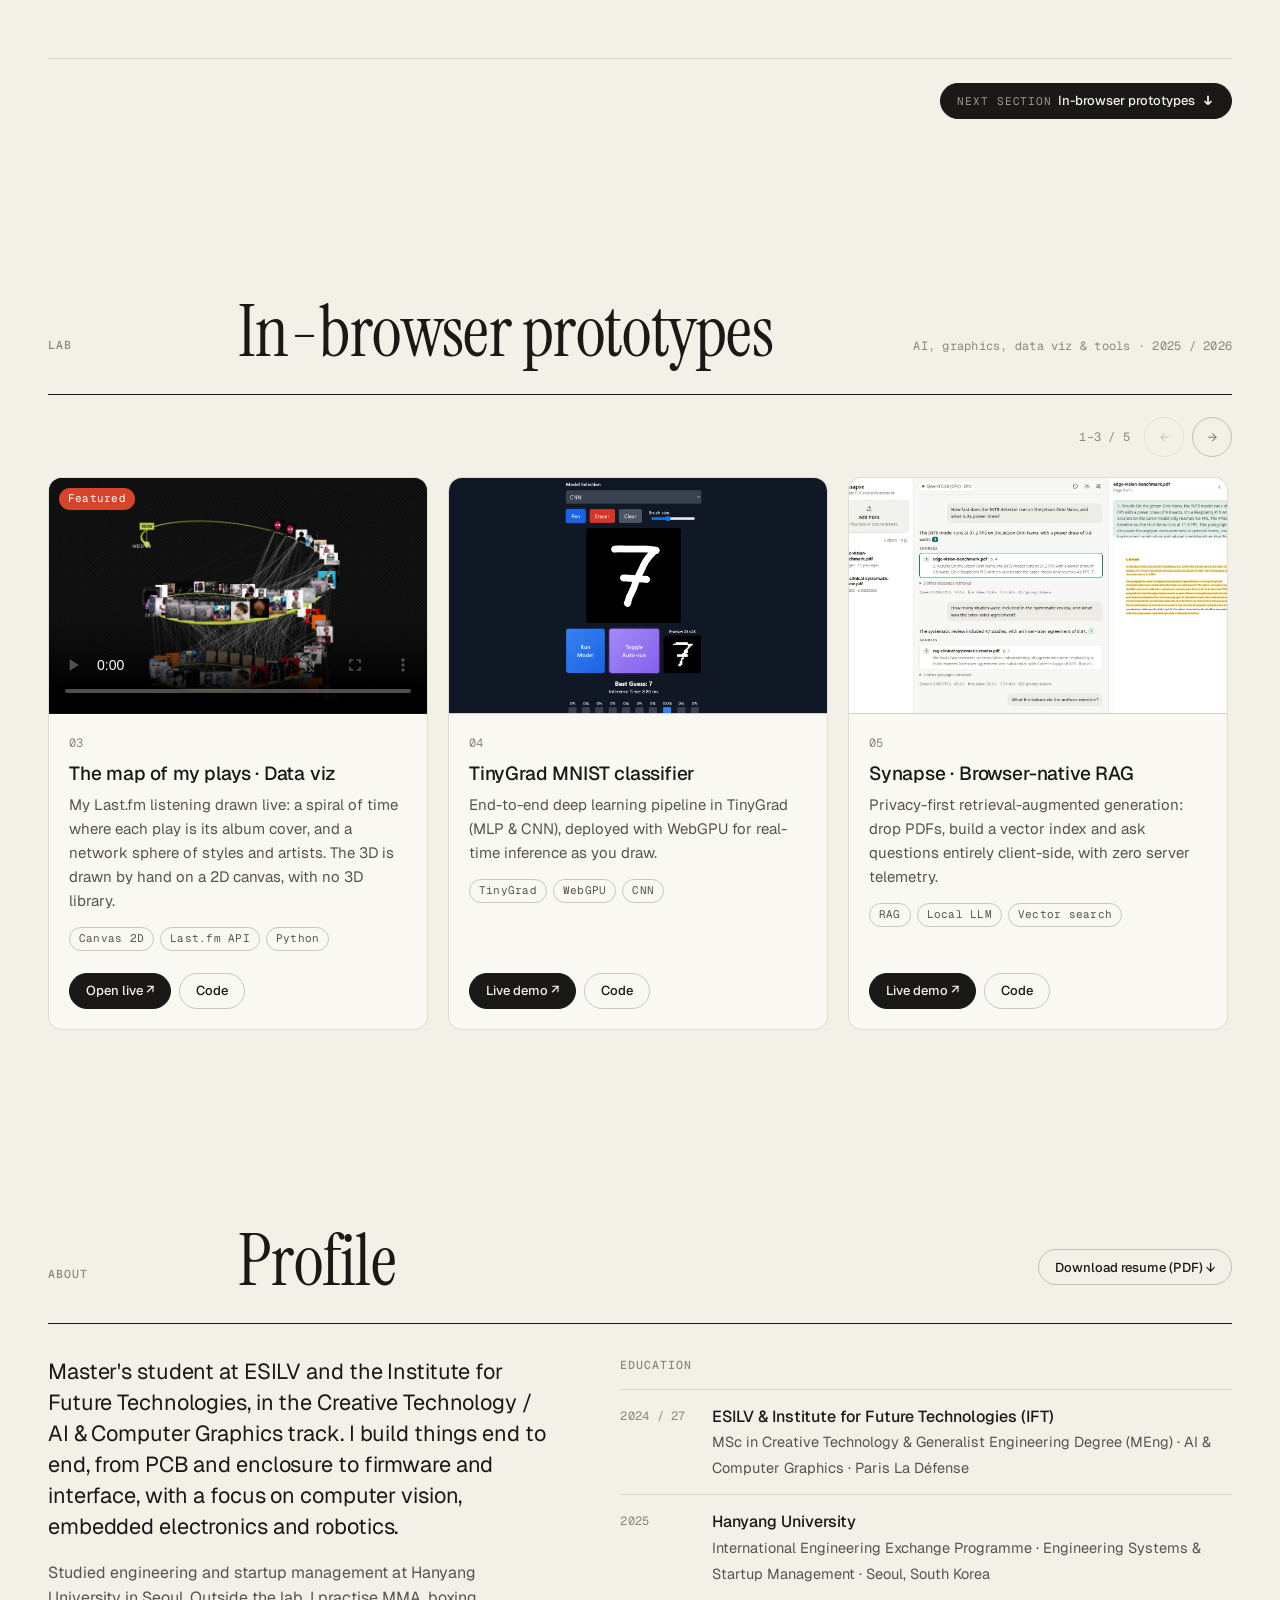
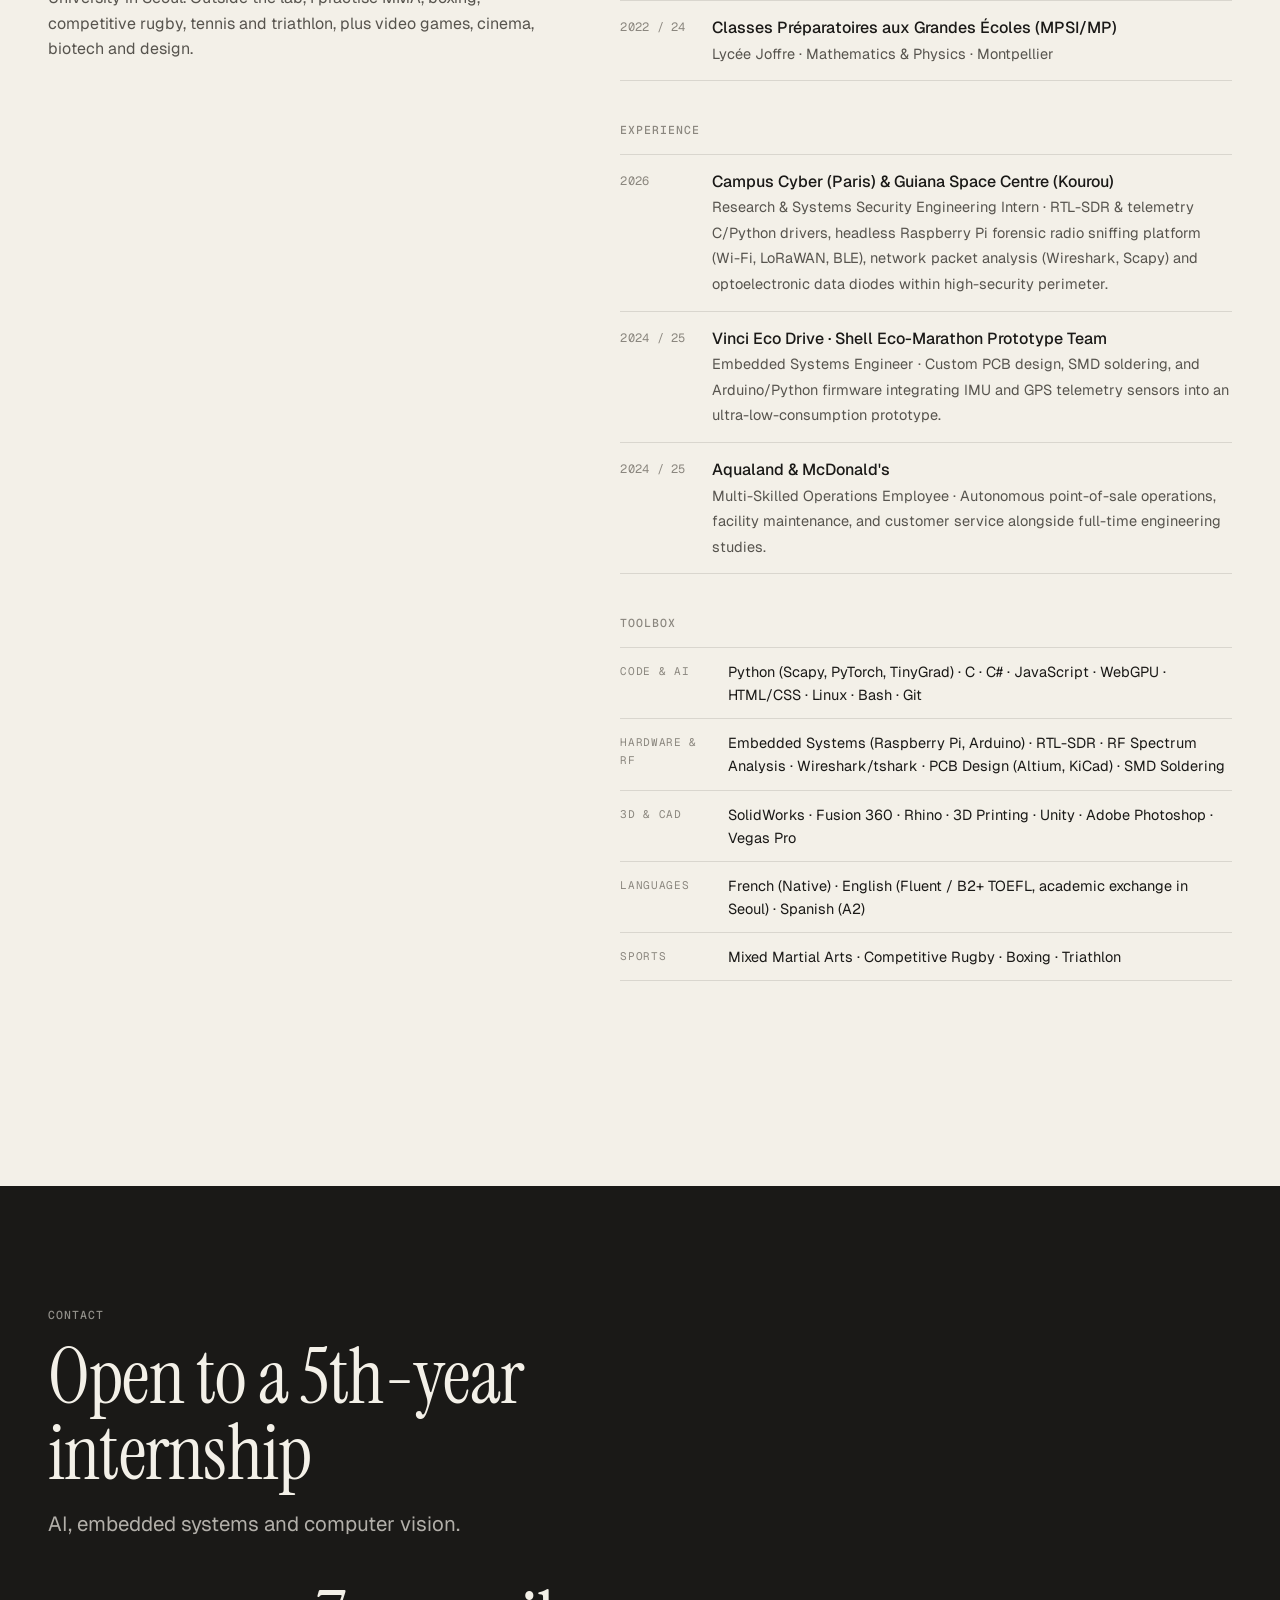
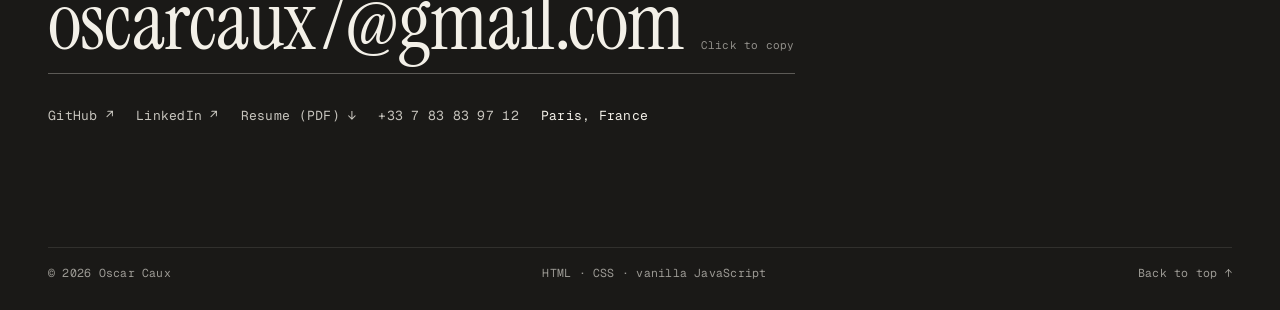
==== commit 4d789eee: "Lab: new Synapse screenshot The Synapse card shows the new interface: answers with page-level citati" ====
--- a/index.html
+++ b/index.html
@@ -118,9 +118,9 @@
       <span class="i-stack mono">TinyGrad · WebGPU</span>
       <span class="i-badge mono ghost">Live demo</span>
     </a></li>
-    <li><a href="#lab-rag" data-snd data-preview="assets/synapse.webp">
+    <li><a href="#lab-rag" data-snd data-preview="assets/synapse.webp?v=2">
       <span class="i-num mono">05</span>
-      <span class="i-thumb"><img src="assets/synapse.webp" alt="Synapse preview" loading="lazy"></span>
+      <span class="i-thumb"><img src="assets/synapse.webp?v=2" alt="Synapse preview" loading="lazy"></span>
       <span class="i-title">Synapse <em>browser-native RAG engine</em></span>
       <span class="i-tag mono">Lab · AI</span>
       <span class="i-stack mono">RAG · local LLM · JS</span>
@@ -487,7 +487,7 @@
       </div>
     </article>
     <article class="lab-card" id="lab-rag">
-      <div class="lab-img"><img src="assets/synapse.webp" alt="Synapse interface: local RAG chat summarising a PDF, with model settings panel" width="1600" height="886" loading="lazy"></div>
+      <div class="lab-img"><img src="assets/synapse.webp?v=2" alt="Synapse interface: answers about two PDFs with page-level citations, and the cited PDF page open with the passage highlighted" width="1600" height="886" loading="lazy"></div>
       <div class="lab-body">
         <span class="mono n">05</span>
         <h3>Synapse · Browser-native RAG</h3>
